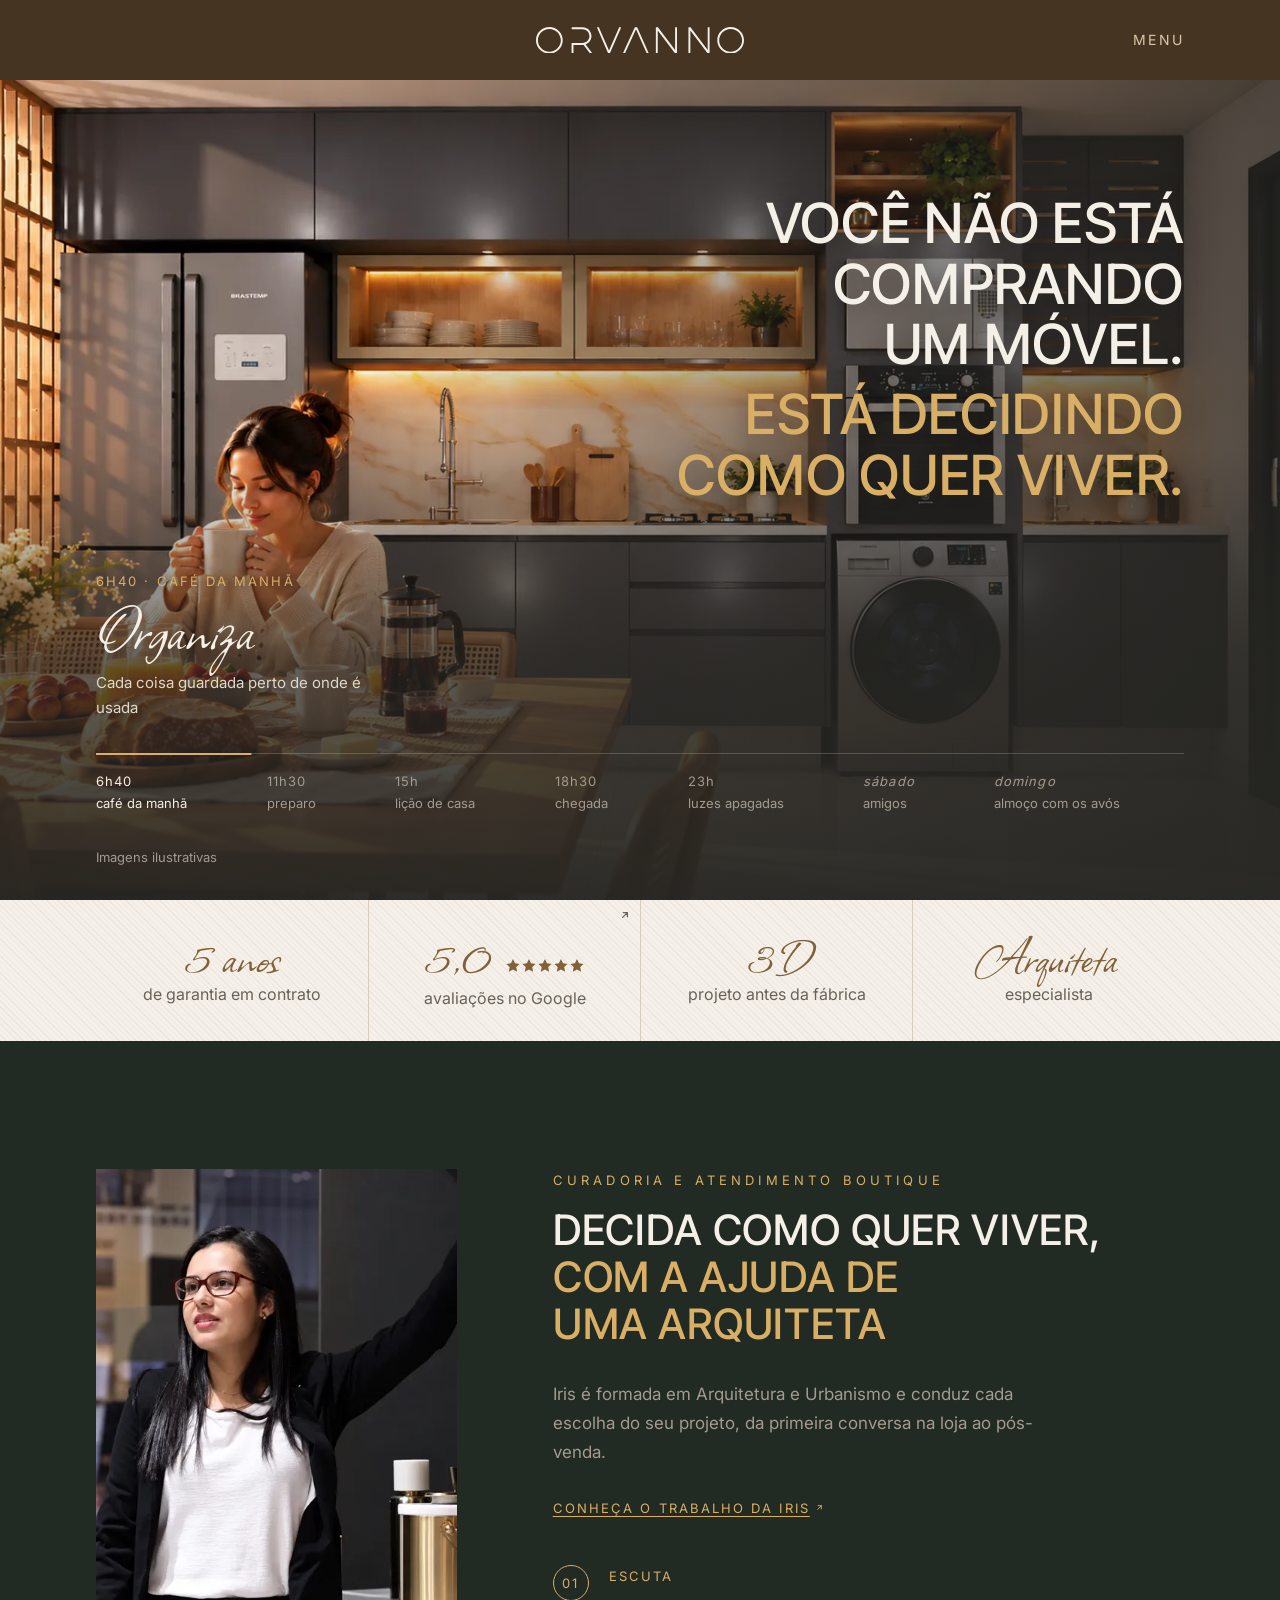
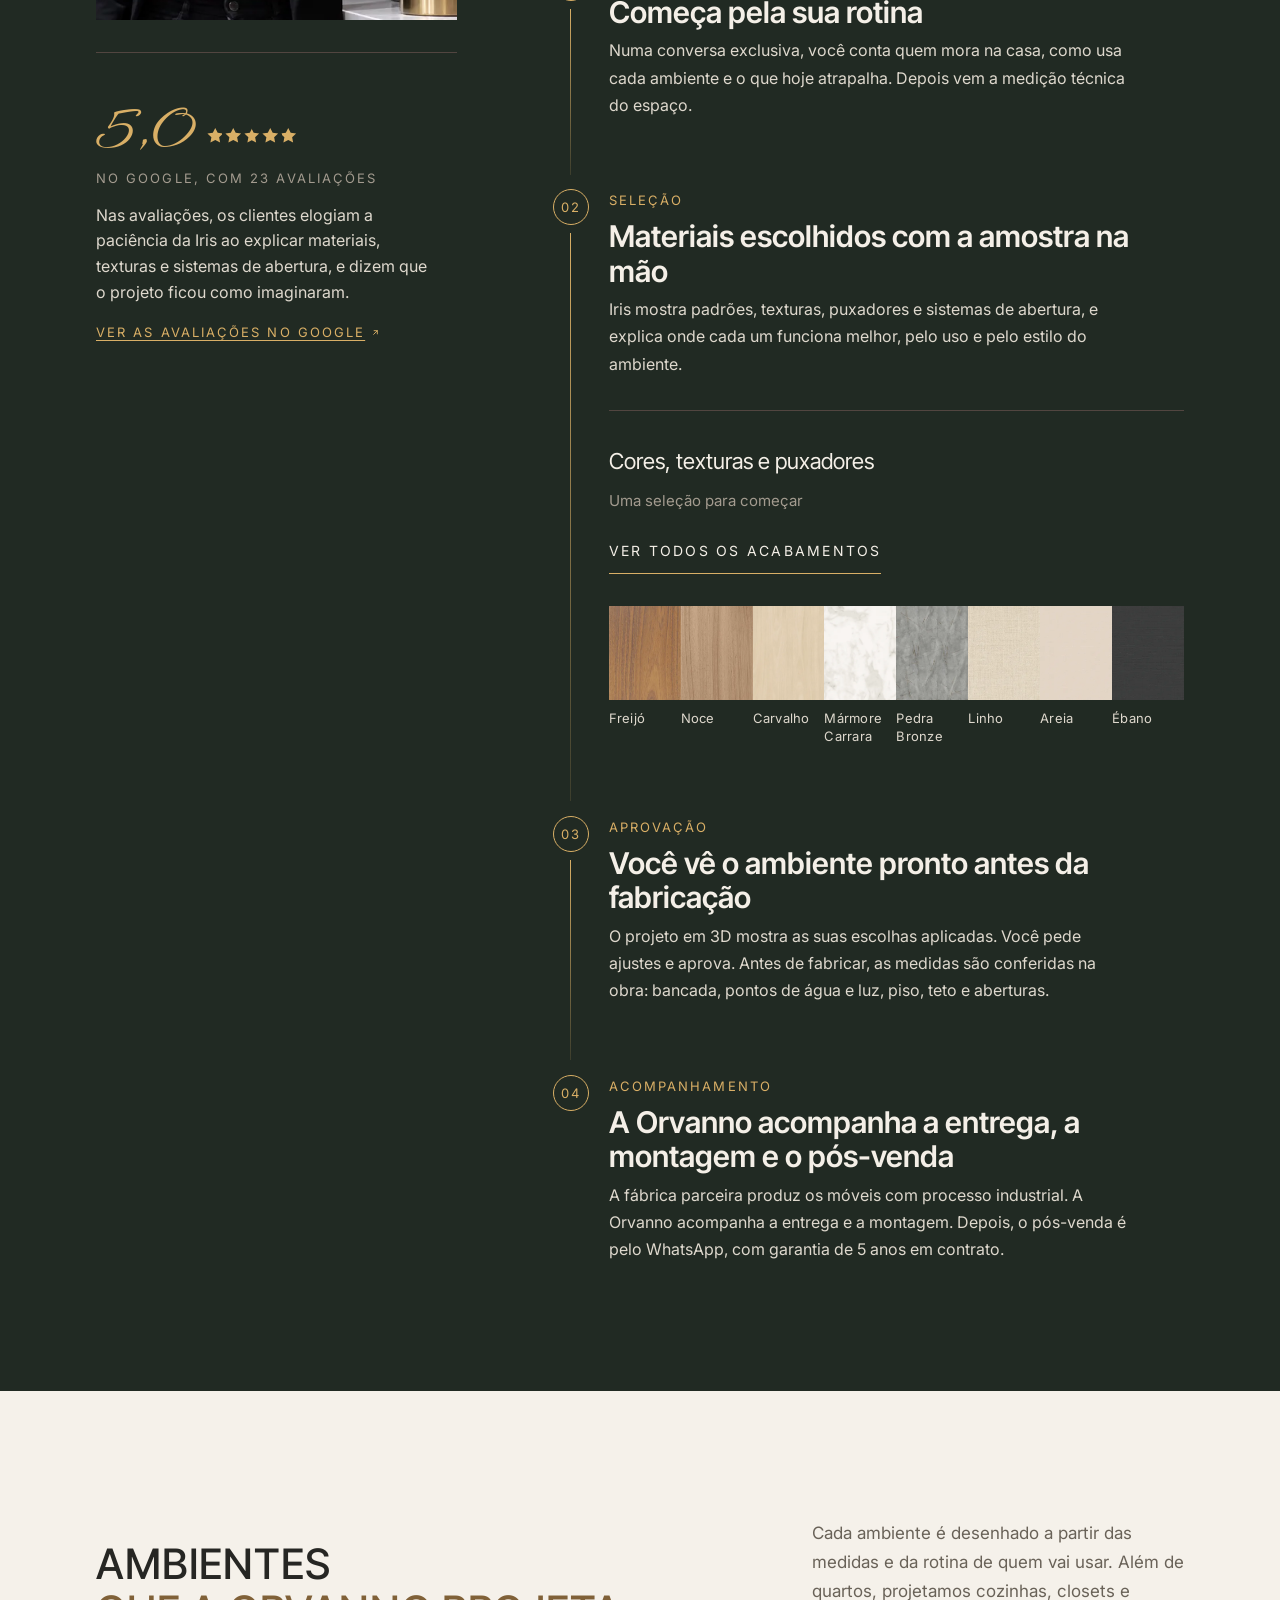
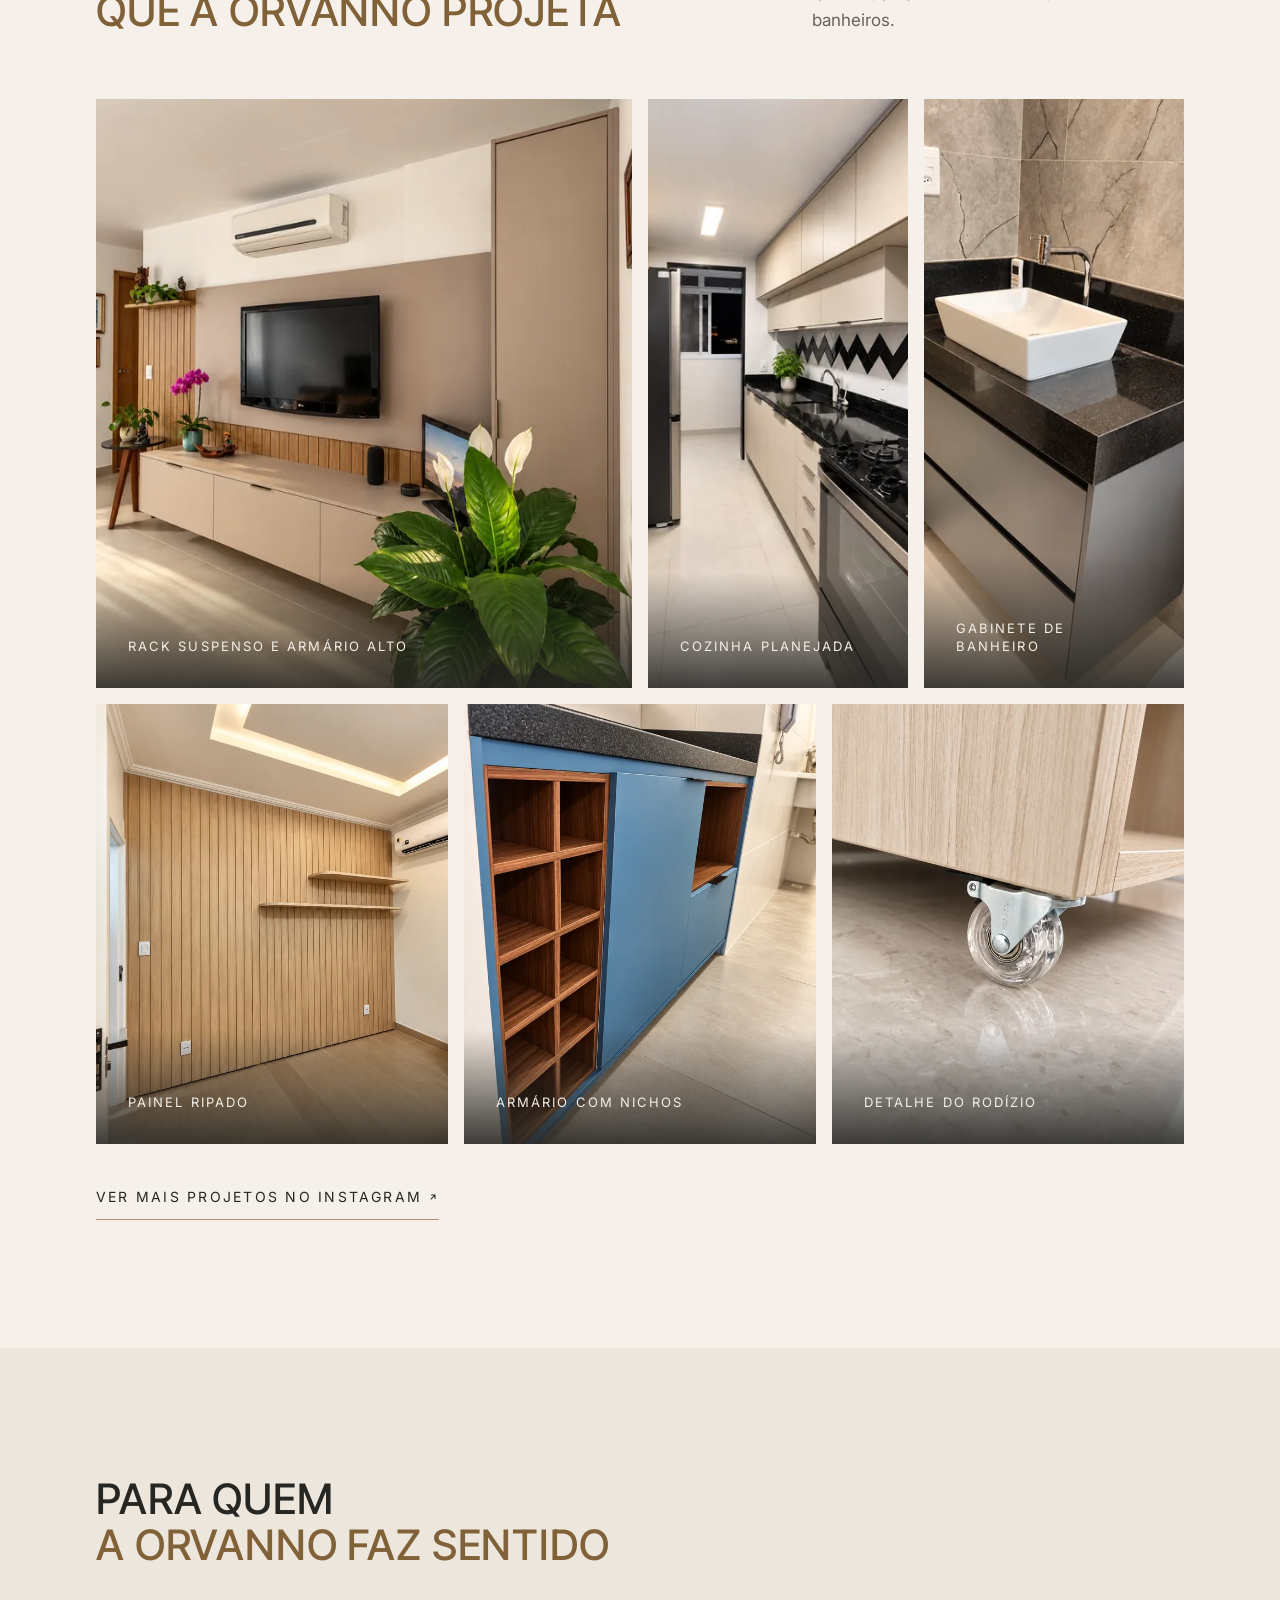
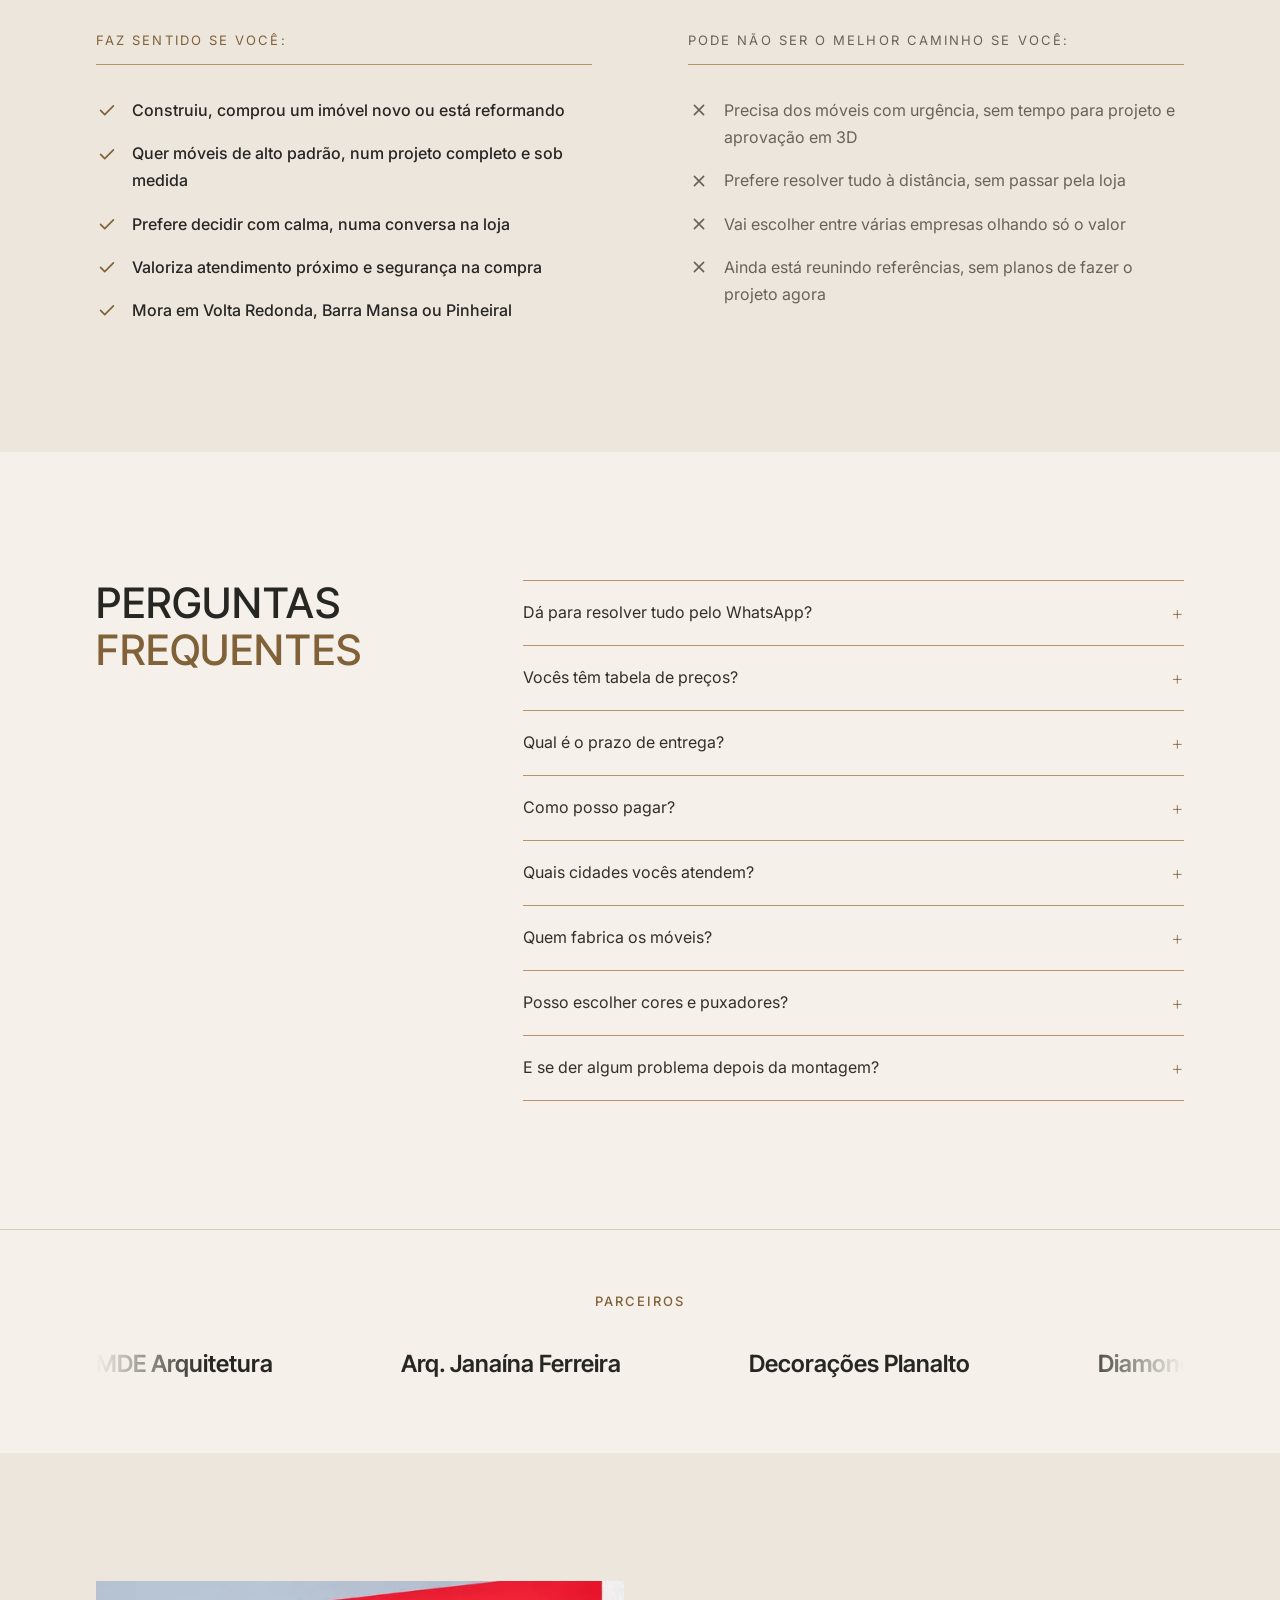
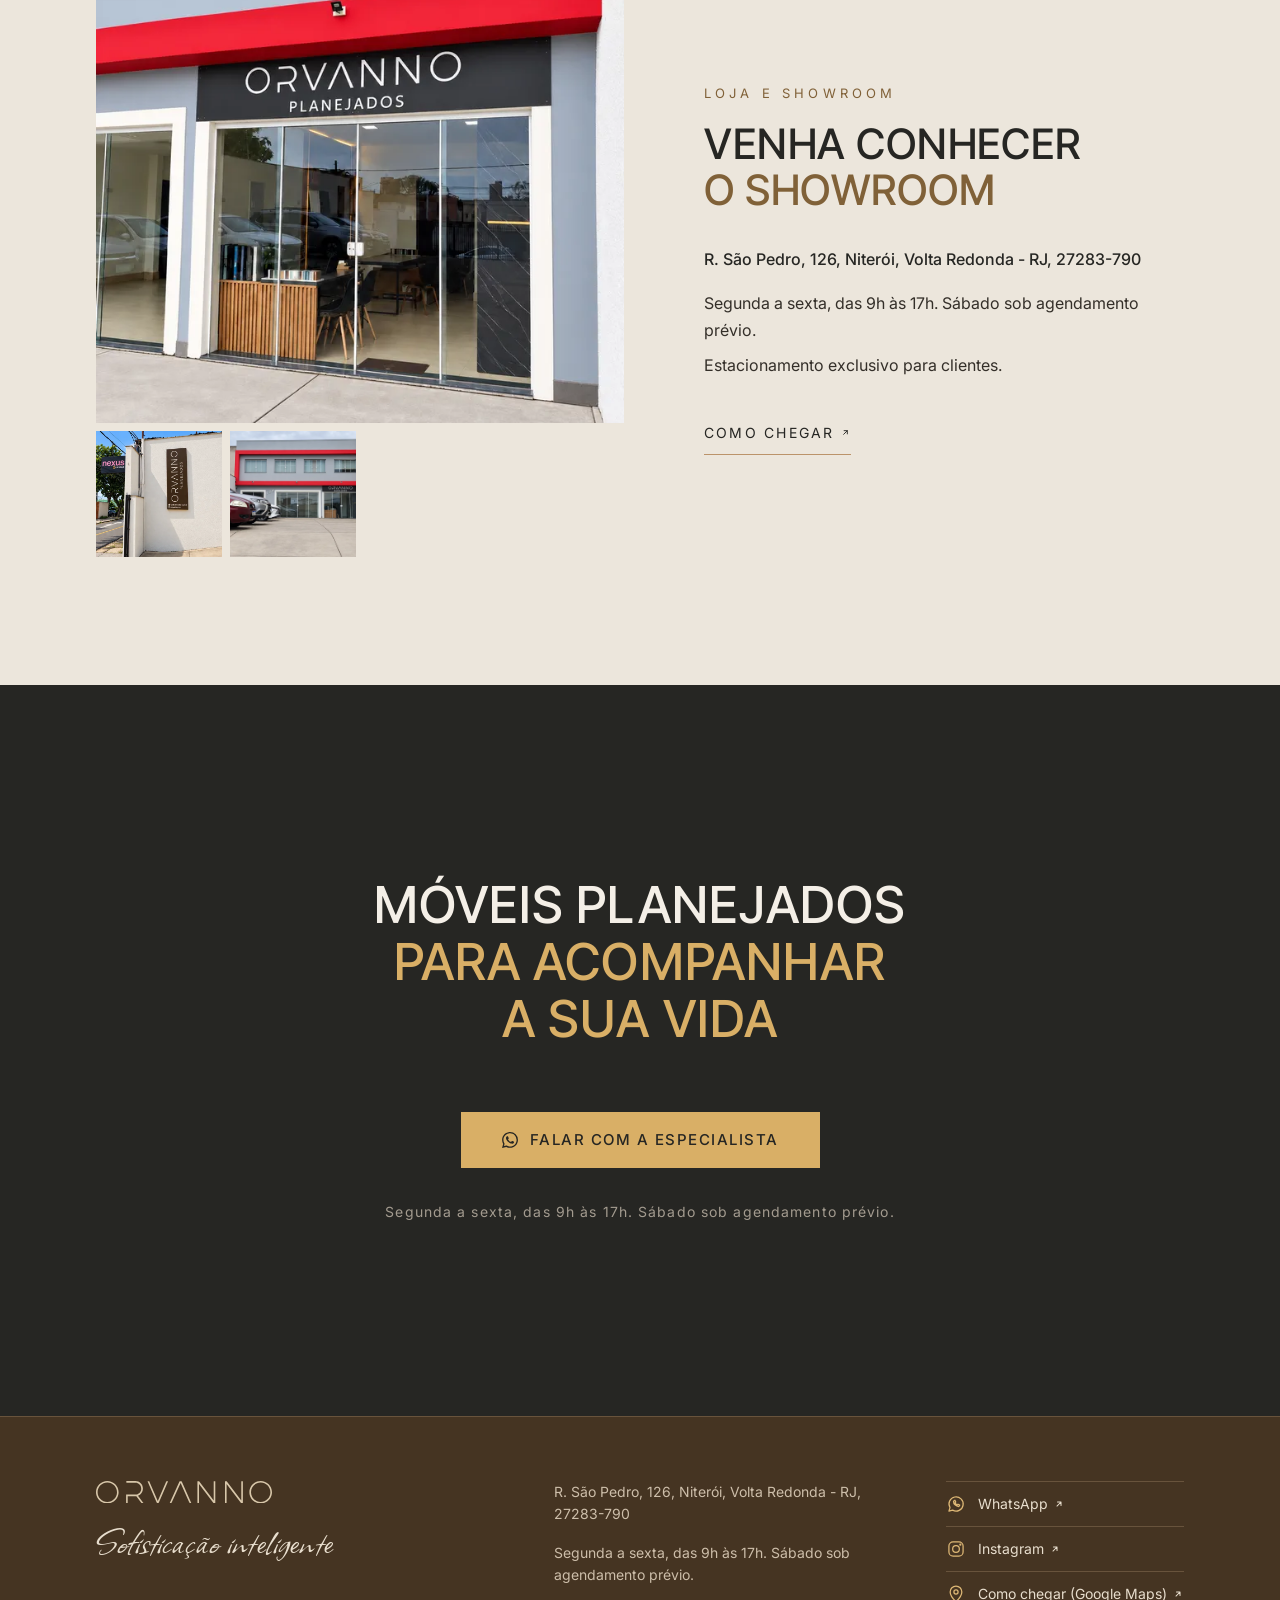
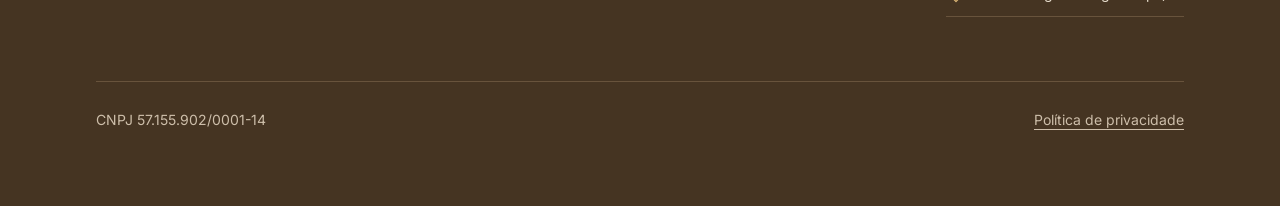
==== index.html @ 4548d43f "Faixa de confiança: textos novos, letra no tamanho do site, textura a 45° e conteúdo centralizado - " ====
<!doctype html>
<html lang="pt-BR">
<head>
  <meta charset="utf-8">
  <meta name="viewport" content="width=device-width, initial-scale=1, viewport-fit=cover">
  <title>Orvanno Planejados | Móveis planejados de alto padrão</title>
  <meta name="description" content="Móveis planejados de alto padrão em Volta Redonda, Barra Mansa e Pinheiral: projeto sob medida feito por arquiteta e aprovado em 3D, com garantia de 5 anos.">
  <link rel="canonical" href="https://orvanno.com.br/">
  <link rel="alternate" hreflang="pt-BR" href="https://orvanno.com.br/">
  <link rel="alternate" hreflang="x-default" href="https://orvanno.com.br/">
  <meta name="theme-color" content="#f5f1ea">
  <link rel="icon" href="img/favicon.svg" type="image/svg+xml">
  <link rel="icon" href="img/favicon-32.png" sizes="32x32" type="image/png">
  <link rel="apple-touch-icon" href="img/apple-touch-icon.png" sizes="180x180">
  <meta property="og:type" content="website">
  <meta property="og:locale" content="pt_BR">
  <meta property="og:site_name" content="Orvanno Planejados">
  <meta property="og:title" content="Orvanno Planejados | Móveis planejados para acompanhar a sua vida">
  <meta property="og:description" content="Móveis planejados de alto padrão em Volta Redonda, Barra Mansa e Pinheiral: projeto sob medida feito por arquiteta e aprovado em 3D, com garantia de 5 anos.">
  <meta property="og:url" content="https://orvanno.com.br/">
  <meta property="og:image" content="https://orvanno.com.br/img/og-image.jpg">
  <meta property="og:image:type" content="image/jpeg">
  <meta property="og:image:width" content="1200">
  <meta property="og:image:height" content="630">
  <meta property="og:image:alt" content="Logo da Orvanno Planejados e a frase “Móveis planejados para acompanhar a sua vida” sobre fundo grafite e marrom, separados por uma linha de luz dourada.">
  <meta name="twitter:card" content="summary_large_image">
  <meta name="twitter:title" content="Orvanno Planejados | Móveis planejados para acompanhar a sua vida">
  <meta name="twitter:description" content="Móveis planejados de alto padrão em Volta Redonda, Barra Mansa e Pinheiral: projeto sob medida feito por arquiteta e aprovado em 3D, com garantia de 5 anos.">
  <meta name="twitter:image" content="https://orvanno.com.br/img/og-image.jpg">
  <meta name="twitter:image:alt" content="Logo da Orvanno Planejados e a frase “Móveis planejados para acompanhar a sua vida” sobre fundo grafite e marrom, separados por uma linha de luz dourada.">
  <link rel="preload" href="fonts/inter-variable.woff2" as="font" type="font/woff2" crossorigin>
  <link rel="preload" href="fonts/inter-tight-variable.woff2" as="font" type="font/woff2" crossorigin>
  <link rel="preload" as="image" type="image/webp" href="img/hero/breakfast-1024.webp" imagesrcset="img/hero/breakfast-640.webp 640w, img/hero/breakfast-1024.webp 1024w, img/hero/breakfast-1600.webp 1600w" imagesizes="(max-width: 39.99em) 225vw, 100vw" fetchpriority="high">
  <link rel="stylesheet" href="css/fonts.css">
  <link rel="stylesheet" href="css/tokens.css">
  <link rel="stylesheet" href="css/base.css">
  <link rel="stylesheet" href="css/layout.css">
  <link rel="stylesheet" href="css/components/button.css">
  <link rel="stylesheet" href="css/components/icon-sprite.css">
  <link rel="stylesheet" href="css/components/icon.css">
  <link rel="stylesheet" href="css/components/section-title.css">
  <link rel="stylesheet" href="css/components/media.css">
  <link rel="stylesheet" href="css/components/rating.css">
  <link rel="stylesheet" href="css/components/provisional.css">
  <link rel="stylesheet" href="css/components/seam.css">
  <link rel="stylesheet" href="css/components/reveal.css">
  <link rel="stylesheet" href="css/components/lead.css">
  <link rel="stylesheet" href="css/components/eyebrow.css">
  <link rel="stylesheet" href="css/components/chevron.css">
  <link rel="stylesheet" href="css/sections/nav.css">
  <link rel="stylesheet" href="css/sections/hero.css">
  <link rel="stylesheet" href="css/sections/trust.css">
  <link rel="stylesheet" href="css/sections/showcase.css">
  <link rel="stylesheet" href="css/sections/details.css">
  <link rel="stylesheet" href="css/components/dialog.css">
  <link rel="stylesheet" href="css/vendor/photoswipe.css">
  <link rel="stylesheet" href="css/components/gallery.css">
  <link rel="stylesheet" href="css/components/contact.css">
  <link rel="stylesheet" href="css/sections/curation.css">
  <link rel="stylesheet" href="css/sections/fit.css">
  <link rel="stylesheet" href="css/sections/faq.css">
  <link rel="stylesheet" href="css/sections/partners.css">
  <link rel="stylesheet" href="css/sections/store.css">
  <link rel="stylesheet" href="css/sections/cta.css">
  <link rel="stylesheet" href="css/sections/footer.css">
  <link rel="stylesheet" href="css/sections/sticky-action.css">
  <script type="module" src="js/reveal.js"></script>
  <script type="module" src="js/hero-timeline.js"></script>
  <script type="module" src="js/sticky-action.js"></script>
  <script type="module" src="js/dialog.js"></script>
  <script type="module" src="js/gallery.js"></script>
  <script type="module" src="js/whatsapp.js"></script>
  <script type="module" src="js/contact.js"></script>
  <script type="module" src="js/nav-menu.js"></script>
  <script type="module" src="js/smooth-scroll.js"></script>
  <script type="application/ld+json">
{
  "@context": "https://schema.org",
  "@graph": [
    {
      "@type": "FurnitureStore",
      "@id": "https://orvanno.com.br/#business",
      "name": "Orvanno Planejados",
      "url": "https://orvanno.com.br/",
      "description": "Móveis planejados de alto padrão em Volta Redonda, Barra Mansa e Pinheiral: projeto sob medida feito por arquiteta e aprovado em 3D, com garantia de 5 anos.",
      "logo": "https://orvanno.com.br/img/logo-orvanno.svg",
      "image": "https://orvanno.com.br/img/og-image.jpg",
      "telephone": "+55 24 99282-1268",
      "address": {
        "@type": "PostalAddress",
        "streetAddress": "R. São Pedro, 126, Niterói",
        "addressLocality": "Volta Redonda",
        "addressRegion": "RJ",
        "postalCode": "27283-790",
        "addressCountry": "BR"
      },
      "openingHoursSpecification": [
        {
          "@type": "OpeningHoursSpecification",
          "dayOfWeek": ["Monday", "Tuesday", "Wednesday", "Thursday", "Friday"],
          "opens": "09:00",
          "closes": "17:00"
        }
      ],
      "areaServed": [
        { "@type": "City", "name": "Volta Redonda" },
        { "@type": "City", "name": "Barra Mansa" },
        { "@type": "City", "name": "Pinheiral" }
      ],
      "paymentAccepted": "Pix, boleto, cartão",
      "sameAs": ["https://www.instagram.com/orvannovr/"]
    },
    {
      "@type": "WebSite",
      "@id": "https://orvanno.com.br/#website",
      "name": "Orvanno Planejados",
      "url": "https://orvanno.com.br/",
      "inLanguage": "pt-BR",
      "publisher": { "@id": "https://orvanno.com.br/#business" }
    },
    {
      "@type": "FAQPage",
      "@id": "https://orvanno.com.br/#faq",
      "mainEntity": [
        {
          "@type": "Question",
          "name": "Dá para resolver tudo pelo WhatsApp?",
          "acceptedAnswer": { "@type": "Answer", "text": "Não. O WhatsApp serve para tirar dúvidas e marcar a conversa na loja. O orçamento sai do projeto, que começa nessa conversa." }
        },
        {
          "@type": "Question",
          "name": "Vocês têm tabela de preços?",
          "acceptedAnswer": { "@type": "Answer", "text": "O preço depende da espessura do MDF, da cor, do tipo de ferragem e da complexidade de cada projeto. Por isso não há tabela: o orçamento sai depois do projeto." }
        },
        {
          "@type": "Question",
          "name": "Qual é o prazo de entrega?",
          "acceptedAnswer": { "@type": "Answer", "text": "O prazo fica escrito no contrato e conta a partir da aprovação do projeto. A Orvanno acompanha cada etapa até a montagem para cumprir o que foi combinado." }
        },
        {
          "@type": "Question",
          "name": "Como posso pagar?",
          "acceptedAnswer": { "@type": "Answer", "text": "Pix, boleto ou cartão, com opção de parcelar no cartão." }
        },
        {
          "@type": "Question",
          "name": "Quais cidades vocês atendem?",
          "acceptedAnswer": { "@type": "Answer", "text": "Volta Redonda, Barra Mansa e Pinheiral." }
        },
        {
          "@type": "Question",
          "name": "Quem fabrica os móveis?",
          "acceptedAnswer": { "@type": "Answer", "text": "Uma fábrica parceira, com produção industrial. A Orvanno faz o projeto e acompanha a medição, a entrega, a montagem e o pós-venda." }
        },
        {
          "@type": "Question",
          "name": "Posso escolher cores e puxadores?",
          "acceptedAnswer": { "@type": "Answer", "text": "Sim. Na curadoria há uma seleção e, no botão ao lado dela, todas as opções. A escolha final é feita com a arquiteta, pelo uso e pelo estilo de cada ambiente." }
        },
        {
          "@type": "Question",
          "name": "E se der algum problema depois da montagem?",
          "acceptedAnswer": { "@type": "Answer", "text": "A garantia é de 5 anos, nas condições do contrato. Você fala com a Orvanno pelo WhatsApp, que é o canal do pós-venda." }
        }
      ]
    }
  ]
}
  </script>
</head>
<body>
  <svg class="icon-sprite" aria-hidden="true" focusable="false">
    <symbol id="icon-cube" viewBox="0 0 24 24"><path d="M12 3 4 7.5v9L12 21l8-4.5v-9L12 3Z"/><path d="m4 7.5 8 4.5 8-4.5M12 12v9"/></symbol>
    <symbol id="icon-compass" viewBox="0 0 24 24"><circle cx="12" cy="4.5" r="1.5"/><path d="m10.8 5.8-5.3 14.2m7.7-14.2 5.3 14.2M8 14.5h8"/></symbol>
    <symbol id="icon-shield" viewBox="0 0 24 24"><path d="M12 3 5 6v5.5c0 4.3 3 7.7 7 9.5 4-1.8 7-5.2 7-9.5V6l-7-3Z"/><path d="m9 12 2 2 4-4"/></symbol>
    <symbol id="icon-factory" viewBox="0 0 24 24"><path d="M3 20V9.5L9 13V9.5L15 13V5h4v15H3Z"/><path d="M7 17h2m2 0h2m2 0h2"/></symbol>
    <symbol id="icon-ruler" viewBox="0 0 24 24"><rect x="3" y="8" width="18" height="8" rx="1"/><path d="M7 8v3m4-3v2m4-2v3m4-3v2"/></symbol>
    <symbol id="icon-layers" viewBox="0 0 24 24"><path d="m12 4 9 5-9 5-9-5 9-5Z"/><path d="m3 14 9 5 9-5"/></symbol>
    <symbol id="icon-tiles" viewBox="0 0 24 24"><rect x="4" y="4" width="16" height="16" rx="1"/><path d="M4 12h16M12 4v16"/></symbol>
    <symbol id="icon-whatsapp" viewBox="0 0 24 24"><path d="M17.472 14.382c-.297-.149-1.758-.867-2.03-.967-.273-.099-.471-.148-.67.15-.197.297-.767.966-.94 1.164-.173.199-.347.223-.644.075-.297-.15-1.255-.463-2.39-1.475-.883-.788-1.48-1.761-1.653-2.059-.173-.297-.018-.458.13-.606.134-.133.298-.347.446-.52.149-.174.198-.298.298-.497.099-.198.05-.371-.025-.52-.075-.149-.669-1.612-.916-2.207-.242-.579-.487-.5-.669-.51-.173-.008-.371-.01-.57-.01-.198 0-.52.074-.792.372-.272.297-1.04 1.016-1.04 2.479 0 1.462 1.065 2.875 1.213 3.074.149.198 2.096 3.2 5.077 4.487.709.306 1.262.489 1.694.625.712.227 1.36.195 1.871.118.571-.085 1.758-.719 2.006-1.413.248-.694.248-1.289.173-1.413-.074-.124-.272-.198-.57-.347m-5.421 7.403h-.004a9.87 9.87 0 01-5.031-1.378l-.361-.214-3.741.982.998-3.648-.235-.374a9.86 9.86 0 01-1.51-5.26c.001-5.45 4.436-9.884 9.888-9.884 2.64 0 5.122 1.03 6.988 2.898a9.825 9.825 0 012.893 6.994c-.003 5.45-4.437 9.884-9.885 9.884m8.413-18.297A11.815 11.815 0 0012.05 0C5.495 0 .16 5.335.157 11.892c0 2.096.547 4.142 1.588 5.945L.057 24l6.305-1.654a11.882 11.882 0 005.683 1.448h.005c6.554 0 11.89-5.335 11.893-11.893a11.821 11.821 0 00-3.48-8.413Z"/></symbol>
  </svg>

  <a class="skip-link" href="#main">Pular para o conteúdo</a>

  <header class="nav">
    <div class="nav-inner wrap">
      <a class="nav-brand" href="#hero">
        <svg class="nav-logo" viewBox="0 0 1432.41 183" width="1432" height="183" fill="currentColor" role="img" aria-label="Orvanno Planejados">
          <path d="M92,0C41.19,0,0,40.97,0,91.5s41.19,91.5,92,91.5,92-40.97,92-91.5S142.81,0,92,0ZM92,170c-43.56,0-79-35.21-79-78.5S48.44,13,92,13s79,35.21,79,78.5-35.44,78.5-79,78.5Z"/>
          <path d="M1340.41,0c-50.81,0-92,40.97-92,91.5s41.19,91.5,92,91.5,92-40.97,92-91.5S1391.22,0,1340.41,0ZM1340.41,170c-43.56,0-79-35.21-79-78.5s35.44-78.5,79-78.5,79,35.21,79,78.5-35.44,78.5-79,78.5Z"/>
          <path d="M380.98,172.08l-39.02-51.83c23.34-8.64,40.03-31.27,40.03-57.76,0-33.91-27.36-61.5-61-61.5h-69c-3.87,0-7,3.13-7,7s3.13,7,7,7h69c25.92,0,47,21.31,47,47.5s-21.08,47.5-47,47.5h-74c-1.1,0-2,.9-2,2v65.2c0,1.1.9,2,2,2h9c1.1,0,2-.9,2-2v-53.2h63c2.43,0,4.83-.16,7.18-.44l33.62,44.66s0,0,0,0l6.79,9.02c.84,1.1,2.61,2,3.98,2l11.32-.04c1.36,0,1.79-.9.95-2l-3.86-5.12Z"/>
          <path d="M771.73,169.91L699.76,8.96l-1.68-3.77-.5-1.12-.22-.48c-.32-.72-1.04-1.18-1.82-1.18h-13.73c-.78,0-1.49.46-1.82,1.17l-2.46,5.39h0l-71.05,155.41-4.54,9.93-.12.25-.83,1.81c-.61,1.33.36,2.84,1.82,2.84h9.88c.79,0,1.5-.46,1.82-1.18l1.55-3.47h.04L688.63,15.92l67.09,150.02,5.4,12.07c.32.72,1.04,1.18,1.83,1.18h9.86c1.45,0,2.41-1.49,1.82-2.81l-2.9-6.48Z"/>
          <path d="M583.97,9.06l1.68-3.85c.58-1.32-.39-2.8-1.83-2.8h-9.82c-.8,0-1.52.47-1.83,1.2l-1.49,3.42-67.93,155.51L437.43,11.36h0,0s-1.26-2.92-1.26-2.92h0l-2.1-4.83c-.32-.73-1.04-1.2-1.84-1.2h-9.77c-1.44,0-2.41,1.47-1.84,2.8l1.4,3.24h0l70.87,164.06,2.37,5.49c.32.73,1.04,1.21,1.84,1.21h11.24c.8,0,1.52-.47,1.84-1.2l2.4-5.5L583.97,9.06Z"/>
          <path d="M970.98,4.41c0-1.1-.9-2-2-2h-9c-1.1,0-2,.9-2,2v153.29L840.63,3.2c-.38-.5-.97-.79-1.59-.79h-11.63c-1.1,0-2,.9-2,2v172.79c0,1.1.9,2,2,2h9c1.1,0,2-.9,2-2V23.91l117.35,154.5c.38.5.97.79,1.59.79h11.63c1.1,0,2-.9,2-2V4.41Z"/>
          <path d="M1195.43,4.41c0-1.1-.9-2-2-2h-9c-1.1,0-2,.9-2,2v153.29L1065.08,3.2c-.38-.5-.97-.79-1.59-.79h-11.63c-1.1,0-2,.9-2,2v172.79c0,1.1.9,2,2,2h9c1.1,0,2-.9,2-2V23.91l117.35,154.5c.38.5.97.79,1.59.79h11.63c1.1,0,2-.9,2-2V4.41Z"/>
        </svg>
      </a>
      <div class="nav-contact">
      </div>
      <details class="nav-menu">
        <summary class="nav-menu-toggle">Menu</summary>
        <nav class="nav-menu-panel" aria-label="Seções da página">
          <ul class="nav-menu-list">
            <li><a href="#curadoria">Curadoria</a></li>
            <li><a href="#details">Acabamentos</a></li>
            <li><a href="#showcase">Ambientes</a></li>
            <li><a href="#faq">Perguntas frequentes</a></li>
            <li><a href="#loja">Loja e showroom</a></li>
            <li><a href="#cta">Contato</a></li>
            <li class="nav-menu-social"><a href="https://www.instagram.com/orvannovr/" target="_blank" rel="noopener">Instagram</a></li>
          </ul>
        </nav>
      </details>
    </div>
  </header>

  <main id="main">
    <section class="hero tone-dark" id="hero">
      <div class="hero-media" aria-roledescription="carrossel" aria-label="Momentos do dia na cozinha">
          <img class="hero-slide is-active" src="img/hero/breakfast-1024.webp" srcset="img/hero/breakfast-640.webp 640w, img/hero/breakfast-1024.webp 1024w, img/hero/breakfast-1600.webp 1600w" sizes="(max-width: 39.99em) 225vw, (max-aspect-ratio: 1/1) 160vh, 100vw" fetchpriority="high" alt="Mulher toma café na mesa de madeira, com a cozinha planejada em cinza grafite e nichos iluminados ao fundo, sob o sol da manhã." width="1024" height="576" data-moment="breakfast">
          <img class="hero-slide" data-src="img/hero/prep-1024.webp" data-srcset="img/hero/prep-640.webp 640w, img/hero/prep-1024.webp 1024w, img/hero/prep-1600.webp 1600w" sizes="(max-width: 39.99em) 225vw, (max-aspect-ratio: 1/1) 160vh, 100vw" src="data:," loading="lazy" alt="Mulher prepara a comida na bancada da cozinha planejada, de frente para o painel de mármore, com legumes sobre a mesa de madeira." width="1024" height="576" data-moment="prep" aria-hidden="true">
          <img class="hero-slide" data-src="img/hero/homework-1024.webp" data-srcset="img/hero/homework-640.webp 640w, img/hero/homework-1024.webp 1024w, img/hero/homework-1600.webp 1600w" sizes="(max-width: 39.99em) 225vw, (max-aspect-ratio: 1/1) 160vh, 100vw" src="data:," loading="lazy" alt="Mãe e filha fazem a lição de casa na mesa de madeira, ao lado da cozinha planejada." width="1024" height="576" data-moment="homework" aria-hidden="true">
          <img class="hero-slide" data-src="img/hero/arrival-1024.webp" data-srcset="img/hero/arrival-640.webp 640w, img/hero/arrival-1024.webp 1024w, img/hero/arrival-1600.webp 1600w" sizes="(max-width: 39.99em) 225vw, (max-aspect-ratio: 1/1) 160vh, 100vw" src="data:," loading="lazy" alt="Família chega em casa no fim da tarde, com sacola de compras, na cozinha planejada de luzes acesas." width="1024" height="576" data-moment="arrival" aria-hidden="true">
          <img class="hero-slide" data-src="img/hero/lights-1024.webp" data-srcset="img/hero/lights-640.webp 640w, img/hero/lights-1024.webp 1024w, img/hero/lights-1600.webp 1600w" sizes="(max-width: 39.99em) 225vw, (max-aspect-ratio: 1/1) 160vh, 100vw" src="data:," loading="lazy" alt="Cozinha planejada à noite, só com a iluminação embutida acesa, a bancada livre e uma vela sobre a mesa." width="1024" height="576" data-moment="lights" aria-hidden="true">
          <img class="hero-slide" data-src="img/hero/friends-1024.webp" data-srcset="img/hero/friends-640.webp 640w, img/hero/friends-1024.webp 1024w, img/hero/friends-1600.webp 1600w" sizes="(max-width: 39.99em) 225vw, (max-aspect-ratio: 1/1) 160vh, 100vw" src="data:," loading="lazy" alt="Amigos à mesa de madeira enquanto a anfitriã serve a salada, com a cozinha planejada ao fundo." width="1024" height="576" data-moment="friends" aria-hidden="true">
          <img class="hero-slide" data-src="img/hero/grandparents-1024.webp" data-srcset="img/hero/grandparents-640.webp 640w, img/hero/grandparents-1024.webp 1024w, img/hero/grandparents-1600.webp 1600w" sizes="(max-width: 39.99em) 225vw, (max-aspect-ratio: 1/1) 160vh, 100vw" src="data:," loading="lazy" alt="Almoço de família com avós, pais e crianças na mesa de madeira, ao lado da cozinha planejada." width="1024" height="576" data-moment="grandparents" aria-hidden="true">
      </div>
      <div class="hero-inner wrap">
        <h1 class="hero-heading"><span class="hero-title"><span class="hero-title-lead">Você não está comprando um móvel.</span> <span class="hero-title-turn">Está decidindo como quer viver.</span></span></h1>
        <div class="hero-persona" aria-live="off" aria-atomic="true">
          <div class="hero-moment" data-moment="breakfast">
            <p class="hero-moment-time">6h40 · café da manhã</p>
            <p class="hero-moment-role">Organiza</p>
            <p class="hero-moment-text">Cada coisa guardada perto de onde é usada</p>
          </div>
          <div class="hero-moment" data-moment="prep" hidden>
            <p class="hero-moment-time">11h30 · preparo</p>
            <p class="hero-moment-role">Facilita</p>
            <p class="hero-moment-text">Do armário à panela, sem atravessar a cozinha</p>
          </div>
          <div class="hero-moment" data-moment="homework" hidden>
            <p class="hero-moment-time">15h · lição de casa</p>
            <p class="hero-moment-role">Acompanha</p>
            <p class="hero-moment-text">Lição na mesa, com a cozinha a um passo</p>
          </div>
          <div class="hero-moment" data-moment="arrival" hidden>
            <p class="hero-moment-time">18h30 · chegada</p>
            <p class="hero-moment-role">Acolhe</p>
            <p class="hero-moment-text">Um lugar para encostar e contar como foi o dia</p>
          </div>
          <div class="hero-moment" data-moment="lights" hidden>
            <p class="hero-moment-time">23h · luzes apagadas</p>
            <p class="hero-moment-role">Recolhe</p>
            <p class="hero-moment-text">Tudo guardado, bancada livre</p>
          </div>
          <div class="hero-moment" data-moment="friends" hidden>
            <p class="hero-moment-time">sábado · amigos</p>
            <p class="hero-moment-role">Recebe</p>
            <p class="hero-moment-text">Quem cozinha continua na conversa</p>
          </div>
          <div class="hero-moment" data-moment="grandparents" hidden>
            <p class="hero-moment-time">domingo · almoço com os avós</p>
            <p class="hero-moment-role">Reúne</p>
            <p class="hero-moment-text">Todos por perto, em volta da mesma mesa</p>
          </div>
        </div>
        <div class="hero-timeline" hidden>
          <span class="hero-progress" aria-hidden="true"></span>
          <ol class="hero-stops" aria-label="Momentos do dia">
            <li><button class="hero-stop" type="button" data-moment="breakfast" aria-pressed="true"><span class="hero-stop-time">6h40</span> <span class="hero-stop-name">café da manhã</span></button></li>
            <li><button class="hero-stop" type="button" data-moment="prep" aria-pressed="false"><span class="hero-stop-time">11h30</span> <span class="hero-stop-name">preparo</span></button></li>
            <li><button class="hero-stop" type="button" data-moment="homework" aria-pressed="false"><span class="hero-stop-time">15h</span> <span class="hero-stop-name">lição de casa</span></button></li>
            <li><button class="hero-stop" type="button" data-moment="arrival" aria-pressed="false"><span class="hero-stop-time">18h30</span> <span class="hero-stop-name">chegada</span></button></li>
            <li><button class="hero-stop" type="button" data-moment="lights" aria-pressed="false"><span class="hero-stop-time">23h</span> <span class="hero-stop-name">luzes apagadas</span></button></li>
            <li><button class="hero-stop hero-stop-occasion" type="button" data-moment="friends" aria-pressed="false"><span class="hero-stop-time">sáb<span class="hero-stop-rest">ado</span></span> <span class="hero-stop-name">amigos</span></button></li>
            <li><button class="hero-stop hero-stop-occasion" type="button" data-moment="grandparents" aria-pressed="false"><span class="hero-stop-time">dom<span class="hero-stop-rest">ingo</span></span> <span class="hero-stop-name">almoço com os avós</span></button></li>
          </ol>
        </div>
        <p class="hero-note">Imagens ilustrativas</p>
      </div>
    </section>

    <section class="trust seam" id="trust" aria-label="Credibilidade">
      <ul class="trust-list wrap">
        <li class="trust-item"><span class="trust-value">5 anos</span><span class="trust-label">de garantia em contrato</span></li>
        <li class="trust-item"><a class="trust-link" href="https://www.google.com/maps/search/?api=1&amp;query=Orvanno%20Planejados%2C%20R.%20S%C3%A3o%20Pedro%2C%20126%2C%20Volta%20Redonda%20-%20RJ" target="_blank" rel="noopener"><span class="trust-value">5,0 <span class="trust-stars" aria-hidden="true">★★★★★</span></span><span class="trust-label">avaliações no Google</span></a></li>
        <li class="trust-item"><span class="trust-value">3D</span><span class="trust-label">projeto antes da fábrica</span></li>
        <li class="trust-item"><span class="trust-value">Arquiteta</span><span class="trust-label">especialista</span></li>
      </ul>
    </section>

    <section class="curation seam tone-dark" id="curadoria">
      <div class="wrap">
        <div class="curation-inner">
          <aside class="curation-aside">
            <figure class="curation-portrait">
            <img src="img/equipe/iris-800.webp" srcset="img/equipe/iris-480.webp 480w, img/equipe/iris-800.webp 800w, img/equipe/iris-1000.webp 1000w" sizes="(min-width: 64em) 30vw, 90vw" alt="Iris, arquiteta da Orvanno, na loja, ao lado de peças em dourado e mármore." width="800" height="1000" loading="lazy">
          </figure>
            <div class="curation-proof">
              <p class="rating rating-lg"><span class="rating-score">5,0<span class="rating-stars" aria-hidden="true">★★★★★</span></span> <span class="rating-label">no Google, com 23 avaliações</span></p>
              <p class="curation-summary">Nas avaliações, os clientes elogiam a paciência da Iris ao explicar materiais, texturas e sistemas de abertura, e dizem que o projeto ficou como imaginaram.</p>
              <p class="curation-link"><a href="https://www.google.com/maps/search/?api=1&amp;query=Orvanno%20Planejados%2C%20R.%20S%C3%A3o%20Pedro%2C%20126%2C%20Volta%20Redonda%20-%20RJ" target="_blank" rel="noopener">Ver as avaliações no Google</a></p>
            </div>
          </aside>
          <div class="curation-main">
            <p class="eyebrow">Curadoria e atendimento boutique</p>
            <h2 class="section-title curation-title">Decida como quer viver, <span class="title-turn">com a ajuda de uma arquiteta</span></h2>
            <p class="lead curation-lead">Iris é formada em Arquitetura e Urbanismo e conduz cada escolha do seu projeto, da primeira conversa na loja ao pós-venda.</p>
            <p class="curation-link curation-site"><a href="https://irisvieiraarquitetura.com.br/" target="_blank" rel="noopener">Conheça o trabalho da Iris</a></p>
            <ol class="curation-steps">
          <li class="curation-step">
            <p class="curation-step-name">Escuta</p>
            <h3 class="curation-step-title">Começa pela sua rotina</h3>
            <p class="curation-step-text">Numa conversa exclusiva, você conta quem mora na casa, como usa cada ambiente e o que hoje atrapalha. Depois vem a medição técnica do espaço.</p>
          </li>
          <li class="curation-step">
            <p class="curation-step-name">Seleção</p>
            <h3 class="curation-step-title">Materiais escolhidos com a amostra na mão</h3>
            <p class="curation-step-text">Iris mostra padrões, texturas, puxadores e sistemas de abertura, e explica onde cada um funciona melhor, pelo uso e pelo estilo do ambiente.</p>
              <div class="finishes" id="details" data-zoomable>
                <div class="finishes-head">
                  <h4 class="finishes-title">Cores, texturas e puxadores</h4>
                  <p class="finishes-note">Uma seleção para começar</p>
                  <button class="finishes-open" type="button" data-dialog-open="finishes-dialog" hidden>Ver todos os acabamentos</button>
                </div>
                <ul class="details-swatches details-swatches-featured details-swatches-strip">
                  <li><figure class="details-swatch"><img src="img/revestimentos/madeira/freijo.webp" alt="Amostra do revestimento Freijó" width="250" height="329" loading="lazy"><figcaption>Freijó</figcaption></figure></li>
                  <li><figure class="details-swatch"><img src="img/revestimentos/madeira/noce.webp" alt="Amostra do revestimento Noce" width="250" height="329" loading="lazy"><figcaption>Noce</figcaption></figure></li>
                  <li><figure class="details-swatch"><img src="img/revestimentos/madeira/carvalho.webp" alt="Amostra do revestimento Carvalho" width="350" height="460" loading="lazy"><figcaption>Carvalho</figcaption></figure></li>
                  <li><figure class="details-swatch"><img src="img/revestimentos/design/marmore-carrara.webp" alt="Amostra do revestimento Mármore Carrara" width="350" height="460" loading="lazy"><figcaption>Mármore Carrara</figcaption></figure></li>
                  <li><figure class="details-swatch"><img src="img/revestimentos/design/pedra-bronze.webp" alt="Amostra do revestimento Pedra Bronze" width="350" height="460" loading="lazy"><figcaption>Pedra Bronze</figcaption></figure></li>
                  <li><figure class="details-swatch"><img src="img/revestimentos/design/linho.webp" alt="Amostra do revestimento Linho" width="250" height="329" loading="lazy"><figcaption>Linho</figcaption></figure></li>
                  <li><figure class="details-swatch"><img src="img/revestimentos/unicolor/areia.webp" alt="Amostra do revestimento Areia" width="250" height="329" loading="lazy"><figcaption>Areia</figcaption></figure></li>
                  <li><figure class="details-swatch"><img src="img/revestimentos/unicolor/ebano.webp" alt="Amostra do revestimento Ébano" width="250" height="329" loading="lazy"><figcaption>Ébano</figcaption></figure></li>
                </ul>
              </div>
          </li>
          <li class="curation-step">
            <p class="curation-step-name">Aprovação</p>
            <h3 class="curation-step-title">Você vê o ambiente pronto antes da fabricação</h3>
            <p class="curation-step-text">O projeto em 3D mostra as suas escolhas aplicadas. Você pede ajustes e aprova. Antes de fabricar, as medidas são conferidas na obra: bancada, pontos de água e luz, piso, teto e aberturas.</p>
          </li>
          <li class="curation-step">
            <p class="curation-step-name">Acompanhamento</p>
            <h3 class="curation-step-title">A Orvanno acompanha a entrega, a montagem e o pós-venda</h3>
            <p class="curation-step-text">A fábrica parceira produz os móveis com processo industrial. A Orvanno acompanha a entrega e a montagem. Depois, o pós-venda é pelo WhatsApp, com garantia de 5 anos em contrato.</p>
          </li>
            </ol>
          </div>
        </div>
      </div>
    </section>

    <section class="showcase seam" id="showcase">
      <div class="wrap">
        <div class="showcase-head">
          <h2 class="section-title showcase-title">Ambientes <span class="title-turn">que a Orvanno projeta</span></h2>
          <p class="lead showcase-lead">Cada ambiente é desenhado a partir das medidas e da rotina de quem vai usar. Além de quartos, projetamos cozinhas, closets e banheiros.</p>
        </div>
        <div class="showcase-gallery">
          <figure class="media showcase-feature">
              <img src="img/moveis/sala-tv-vertical-1086.webp" srcset="img/moveis/sala-tv-vertical-640.webp 640w, img/moveis/sala-tv-vertical-1086.webp 1086w" sizes="(min-width: 64em) 36vw, 100vw" alt="Sala com rack suspenso, painel da televisão e armário alto na cor bege." width="1086" height="1446" data-full="img/moveis/sala-tv-vertical-1086.webp" data-full-width="1086" data-full-height="1446" loading="lazy">
              <figcaption class="showcase-caption">Rack suspenso e armário alto</figcaption>
            </figure>
          <div class="showcase-side">
            <figure class="media showcase-small">
              <img src="img/moveis/cozinha-800.webp" srcset="img/moveis/cozinha-480.webp 480w, img/moveis/cozinha-800.webp 800w" sizes="(min-width: 64em) 22vw, 50vw" alt="Cozinha estreita com armários bege, bancada de granito preto e revestimento em zigue-zague preto e branco." width="800" height="1067" data-full="img/moveis/cozinha-1086.webp" data-full-width="1086" data-full-height="1448" loading="lazy">
              <figcaption class="showcase-caption">Cozinha planejada</figcaption>
            </figure>
            <figure class="media showcase-small">
              <img src="img/moveis/banheiro-800.webp" srcset="img/moveis/banheiro-480.webp 480w, img/moveis/banheiro-800.webp 800w" sizes="(min-width: 64em) 22vw, 50vw" alt="Gabinete suspenso cinza com tampo de granito preto e cuba de apoio branca." width="800" height="1067" data-full="img/moveis/banheiro-1086.webp" data-full-width="1086" data-full-height="1448" loading="lazy">
              <figcaption class="showcase-caption">Gabinete de banheiro</figcaption>
            </figure>
          </div>
        </div>
        <div class="showcase-row">
          <figure class="media showcase-tile">
              <img src="img/moveis/painel-ripado-640.webp" alt="Parede com painel ripado de madeira clara, prateleiras e forro de gesso com iluminação embutida." width="640" height="853" data-full="img/moveis/painel-ripado-1086.webp" data-full-width="1086" data-full-height="1448" loading="lazy">
              <figcaption class="showcase-caption">Painel ripado</figcaption>
            </figure>
          <figure class="media showcase-tile">
              <img src="img/moveis/armario-azul-640.webp" alt="Armário azul com nichos de madeira escura e tampo de granito." width="640" height="853" data-full="img/moveis/armario-azul-1086.webp" data-full-width="1086" data-full-height="1448" loading="lazy">
              <figcaption class="showcase-caption">Armário com nichos</figcaption>
            </figure>
          <figure class="media showcase-tile">
              <img src="img/moveis/rodizio-640.webp" alt="Detalhe da lateral de um móvel de madeira clara sobre rodízio transparente." width="640" height="853" data-full="img/moveis/rodizio-1086.webp" data-full-width="1086" data-full-height="1448" loading="lazy">
              <figcaption class="showcase-caption">Detalhe do rodízio</figcaption>
            </figure>
        </div>
        <p class="showcase-more"><a href="https://www.instagram.com/orvannovr/" target="_blank" rel="noopener">Ver mais projetos no Instagram</a></p>
      </div>
    </section>

    <section class="fit seam" id="fit">
      <div class="wrap">
        <h2 class="section-title fit-title">Para quem <span class="title-turn">a Orvanno faz sentido</span></h2>
        <div class="fit-columns">
          <div class="fit-group">
            <h3 class="fit-group-title">Faz sentido se você:</h3>
            <ul class="fit-list">
              <li>Construiu, comprou um imóvel novo ou está reformando</li>
              <li>Quer móveis de alto padrão, num projeto completo e sob medida</li>
              <li>Prefere decidir com calma, numa conversa na loja</li>
              <li>Valoriza atendimento próximo e segurança na compra</li>
              <li>Mora em Volta Redonda, Barra Mansa ou Pinheiral</li>
            </ul>
          </div>
          <div class="fit-group">
            <h3 class="fit-group-title">Pode não ser o melhor caminho se você:</h3>
            <ul class="fit-list">
              <li>Precisa dos móveis com urgência, sem tempo para projeto e aprovação em 3D</li>
              <li>Prefere resolver tudo à distância, sem passar pela loja</li>
              <li>Vai escolher entre várias empresas olhando só o valor</li>
              <li>Ainda está reunindo referências, sem planos de fazer o projeto agora</li>
            </ul>
          </div>
        </div>
      </div>
    </section>

    <section class="faq seam" id="faq">
      <div class="wrap">
        <h2 class="section-title faq-title">Perguntas <span class="title-turn">frequentes</span></h2>
        <div class="faq-list">
          <details class="faq-item">
            <summary class="faq-question chevron">Dá para resolver tudo pelo WhatsApp?</summary>
            <p class="faq-answer">Não. O WhatsApp serve para tirar dúvidas e marcar a conversa na loja. O orçamento sai do projeto, que começa nessa conversa.</p>
          </details>
          <details class="faq-item">
            <summary class="faq-question chevron">Vocês têm tabela de preços?</summary>
            <p class="faq-answer">O preço depende da espessura do MDF, da cor, do tipo de ferragem e da complexidade de cada projeto. Por isso não há tabela: o orçamento sai depois do projeto.</p>
          </details>
          <details class="faq-item">
            <summary class="faq-question chevron">Qual é o prazo de entrega?</summary>
            <p class="faq-answer">O prazo fica escrito no contrato e conta a partir da aprovação do projeto. A Orvanno acompanha cada etapa até a montagem para cumprir o que foi combinado.</p>
          </details>
          <details class="faq-item">
            <summary class="faq-question chevron">Como posso pagar?</summary>
            <p class="faq-answer">Pix, boleto ou cartão, com opção de parcelar no cartão.</p>
          </details>
          <details class="faq-item">
            <summary class="faq-question chevron">Quais cidades vocês atendem?</summary>
            <p class="faq-answer">Volta Redonda, Barra Mansa e Pinheiral.</p>
          </details>
          <details class="faq-item">
            <summary class="faq-question chevron">Quem fabrica os móveis?</summary>
            <p class="faq-answer">Uma fábrica parceira, com produção industrial. A Orvanno faz o projeto e acompanha a medição, a entrega, a montagem e o pós-venda.</p>
          </details>
          <details class="faq-item">
            <summary class="faq-question chevron">Posso escolher cores e puxadores?</summary>
            <p class="faq-answer">Sim. Na curadoria há uma seleção e, no botão ao lado dela, todas as opções. A escolha final é feita com a arquiteta, pelo uso e pelo estilo de cada ambiente.</p>
          </details>
          <details class="faq-item">
            <summary class="faq-question chevron">E se der algum problema depois da montagem?</summary>
            <p class="faq-answer">A garantia é de 5 anos, nas condições do contrato. Você fala com a Orvanno pelo WhatsApp, que é o canal do pós-venda.</p>
          </details>
        </div>
      </div>
    </section>

    <section class="partners" id="parceiros" aria-labelledby="partners-title">
      <div class="wrap partners-inner">
        <h2 class="partners-title" id="partners-title">Parceiros</h2>
        <div class="partners-marquee">
          <ul class="partners-list">
            <li class="partner"><a href="https://mdearquitetura.com.br/" target="_blank" rel="noopener">MDE Arquitetura</a></li>
            <li class="partner"><a href="https://www.instagram.com/arqjanainacastro" target="_blank" rel="noopener">Arq. Janaína Ferreira</a></li>
            <li class="partner"><a href="https://www.decoracoesplanalto.com.br/" target="_blank" rel="noopener">Decorações Planalto</a></li>
            <li class="partner"><a href="https://diamondviagens.com.br/" target="_blank" rel="noopener">Diamond Viagens</a></li>
            <li class="partner"><a href="https://tempranotransportes.com.br/" target="_blank" rel="noopener">Temprano Transportes</a></li>
            <li class="partner"><a href="https://sebrae.com.br/" target="_blank" rel="noopener">Sebrae</a></li>
            <li class="partner"><a href="https://www.instagram.com/brleds.iluminacao/" target="_blank" rel="noopener">BR LEDS</a></li>
          </ul>
          <ul class="partners-list" aria-hidden="true">
            <li class="partner"><a href="https://mdearquitetura.com.br/" target="_blank" rel="noopener" tabindex="-1">MDE Arquitetura</a></li>
            <li class="partner"><a href="https://www.instagram.com/arqjanainacastro" target="_blank" rel="noopener" tabindex="-1">Arq. Janaína Ferreira</a></li>
            <li class="partner"><a href="https://www.decoracoesplanalto.com.br/" target="_blank" rel="noopener" tabindex="-1">Decorações Planalto</a></li>
            <li class="partner"><a href="https://diamondviagens.com.br/" target="_blank" rel="noopener" tabindex="-1">Diamond Viagens</a></li>
            <li class="partner"><a href="https://tempranotransportes.com.br/" target="_blank" rel="noopener" tabindex="-1">Temprano Transportes</a></li>
            <li class="partner"><a href="https://sebrae.com.br/" target="_blank" rel="noopener" tabindex="-1">Sebrae</a></li>
            <li class="partner"><a href="https://www.instagram.com/brleds.iluminacao/" target="_blank" rel="noopener" tabindex="-1">BR LEDS</a></li>
          </ul>
        </div>
      </div>
    </section>

    <section class="store seam" id="loja">
      <div class="wrap store-inner">
        <div class="store-gallery">
          <figure class="media store-photo store-photo-main">
            <img src="img/loja/fachada-1086.webp" srcset="img/loja/fachada-640.webp 640w, img/loja/fachada-1086.webp 1086w" sizes="(min-width: 64em) 50vw, 90vw" alt="Fachada da loja e showroom Orvanno Planejados, com a faixa vermelha, o letreiro sobre a porta de vidro e o atendimento à vista." width="1086" height="910" data-caption="Fachada da loja" loading="lazy">
          </figure>
          <figure class="media store-photo">
            <img src="img/loja/entrada-896.webp" srcset="img/loja/entrada-480.webp 480w, img/loja/entrada-896.webp 896w" sizes="(min-width: 64em) 12vw, 25vw" alt="Entrada do local, com a placa vertical da Orvanno Planejados ao lado da placa da Nexus Questor." width="896" height="960" data-caption="Entrada" loading="lazy">
          </figure>
          <figure class="media store-photo">
            <img src="img/loja/predio-1402.webp" srcset="img/loja/predio-800.webp 800w, img/loja/predio-1402.webp 1402w" sizes="(min-width: 64em) 12vw, 25vw" alt="Prédio da loja e showroom Orvanno Planejados, com a faixa vermelha, o número 126 e carros no estacionamento em frente." width="1402" height="1032" data-caption="Prédio e estacionamento" loading="lazy">
          </figure>
        </div>
        <div class="store-text">
          <p class="eyebrow">Loja e showroom</p>
          <h2 class="section-title store-title">Venha conhecer <span class="title-turn">o showroom</span></h2>
          <address class="store-address">R. São Pedro, 126, Niterói, Volta Redonda - RJ, 27283-790</address>
          <ul class="store-facts">
            <li>Segunda a sexta, das 9h às 17h. Sábado sob agendamento prévio.</li>
            <li>Estacionamento exclusivo para clientes.</li>
          </ul>
          <p class="store-link"><a href="https://www.google.com/maps/search/?api=1&amp;query=Orvanno%20Planejados%2C%20R.%20S%C3%A3o%20Pedro%2C%20126%2C%20Volta%20Redonda%20-%20RJ" target="_blank" rel="noopener">Como chegar</a></p>
        </div>
      </div>
    </section>

    <section class="cta seam tone-dark" id="cta">
      <div class="wrap cta-inner">
        <h2 class="section-title cta-title">Móveis planejados <span class="title-turn">para acompanhar a sua vida</span></h2>
        <a class="button button-lg" data-primary-action data-contact href="https://wa.me/5524992821268?text=Ol%C3%A1%21%20Vim%20pelo%20site%20da%20Orvanno%20e%20quero%20conversar%20com%20a%20especialista%20sobre%20o%20meu%20projeto." target="_blank" rel="noopener"><svg class="button-icon" aria-hidden="true" focusable="false"><use href="#icon-whatsapp"></use></svg>Falar com a especialista</a>
        <p class="cta-hours">Segunda a sexta, das 9h às 17h. Sábado sob agendamento prévio.</p>
      </div>
    </section>
  </main>

  <footer class="footer seam tone-brown">
    <div class="footer-inner wrap">
      <div class="footer-brand">
      <svg class="footer-logo" viewBox="0 0 1432.41 183" width="1432" height="183" fill="currentColor" role="img" aria-label="Orvanno Planejados">
      <path d="M92,0C41.19,0,0,40.97,0,91.5s41.19,91.5,92,91.5,92-40.97,92-91.5S142.81,0,92,0ZM92,170c-43.56,0-79-35.21-79-78.5S48.44,13,92,13s79,35.21,79,78.5-35.44,78.5-79,78.5Z"/>
      <path d="M1340.41,0c-50.81,0-92,40.97-92,91.5s41.19,91.5,92,91.5,92-40.97,92-91.5S1391.22,0,1340.41,0ZM1340.41,170c-43.56,0-79-35.21-79-78.5s35.44-78.5,79-78.5,79,35.21,79,78.5-35.44,78.5-79,78.5Z"/>
      <path d="M380.98,172.08l-39.02-51.83c23.34-8.64,40.03-31.27,40.03-57.76,0-33.91-27.36-61.5-61-61.5h-69c-3.87,0-7,3.13-7,7s3.13,7,7,7h69c25.92,0,47,21.31,47,47.5s-21.08,47.5-47,47.5h-74c-1.1,0-2,.9-2,2v65.2c0,1.1.9,2,2,2h9c1.1,0,2-.9,2-2v-53.2h63c2.43,0,4.83-.16,7.18-.44l33.62,44.66s0,0,0,0l6.79,9.02c.84,1.1,2.61,2,3.98,2l11.32-.04c1.36,0,1.79-.9.95-2l-3.86-5.12Z"/>
      <path d="M771.73,169.91L699.76,8.96l-1.68-3.77-.5-1.12-.22-.48c-.32-.72-1.04-1.18-1.82-1.18h-13.73c-.78,0-1.49.46-1.82,1.17l-2.46,5.39h0l-71.05,155.41-4.54,9.93-.12.25-.83,1.81c-.61,1.33.36,2.84,1.82,2.84h9.88c.79,0,1.5-.46,1.82-1.18l1.55-3.47h.04L688.63,15.92l67.09,150.02,5.4,12.07c.32.72,1.04,1.18,1.83,1.18h9.86c1.45,0,2.41-1.49,1.82-2.81l-2.9-6.48Z"/>
      <path d="M583.97,9.06l1.68-3.85c.58-1.32-.39-2.8-1.83-2.8h-9.82c-.8,0-1.52.47-1.83,1.2l-1.49,3.42-67.93,155.51L437.43,11.36h0,0s-1.26-2.92-1.26-2.92h0l-2.1-4.83c-.32-.73-1.04-1.2-1.84-1.2h-9.77c-1.44,0-2.41,1.47-1.84,2.8l1.4,3.24h0l70.87,164.06,2.37,5.49c.32.73,1.04,1.21,1.84,1.21h11.24c.8,0,1.52-.47,1.84-1.2l2.4-5.5L583.97,9.06Z"/>
      <path d="M970.98,4.41c0-1.1-.9-2-2-2h-9c-1.1,0-2,.9-2,2v153.29L840.63,3.2c-.38-.5-.97-.79-1.59-.79h-11.63c-1.1,0-2,.9-2,2v172.79c0,1.1.9,2,2,2h9c1.1,0,2-.9,2-2V23.91l117.35,154.5c.38.5.97.79,1.59.79h11.63c1.1,0,2-.9,2-2V4.41Z"/>
      <path d="M1195.43,4.41c0-1.1-.9-2-2-2h-9c-1.1,0-2,.9-2,2v153.29L1065.08,3.2c-.38-.5-.97-.79-1.59-.79h-11.63c-1.1,0-2,.9-2,2v172.79c0,1.1.9,2,2,2h9c1.1,0,2-.9,2-2V23.91l117.35,154.5c.38.5.97.79,1.59.79h11.63c1.1,0,2-.9,2-2V4.41Z"/>
      </svg>
      <p class="footer-tagline"><span class="footer-slogan">Sofisticação inteligente</span></p>
      </div>
      <div class="footer-info">
      <address class="footer-address">
        R. São Pedro, 126, Niterói, Volta Redonda - RJ, 27283-790
      </address>
      <p class="footer-hours">Segunda a sexta, das 9h às 17h. Sábado sob agendamento prévio.</p>
      </div>
      <ul class="footer-links">
        <li><a href="https://wa.me/5524992821268?text=Ol%C3%A1%21%20Vim%20pelo%20site%20da%20Orvanno%20e%20quero%20conversar%20com%20a%20especialista%20sobre%20o%20meu%20projeto." target="_blank" rel="noopener"><svg class="footer-icon" viewBox="0 0 24 24" aria-hidden="true" focusable="false"><path d="M3.5 20.5l1.3-4.2A8.5 8.5 0 1 1 8 19.4z"/><path d="M9 8.6c0 3.5 2.9 6.4 6.4 6.4l1.1-1.7-2.1-1-1 .9a5 5 0 0 1-2.6-2.6l.9-1-1-2.1z"/></svg>WhatsApp</a></li>
        <li><a href="https://www.instagram.com/orvannovr/" target="_blank" rel="noopener"><svg class="footer-icon" viewBox="0 0 24 24" aria-hidden="true" focusable="false"><rect x="3.5" y="3.5" width="17" height="17" rx="5"/><circle cx="12" cy="12" r="4"/><circle cx="17.2" cy="6.8" r="0.6"/></svg>Instagram</a></li>
        <li><a href="https://www.google.com/maps/search/?api=1&amp;query=Orvanno%20Planejados%2C%20R.%20S%C3%A3o%20Pedro%2C%20126%2C%20Volta%20Redonda%20-%20RJ" target="_blank" rel="noopener"><svg class="footer-icon" viewBox="0 0 24 24" aria-hidden="true" focusable="false"><path d="M12 21s-7-6.2-7-11.5a7 7 0 0 1 14 0C19 14.8 12 21 12 21z"/><circle cx="12" cy="9.5" r="2.5"/></svg>Como chegar (Google Maps)</a></li>
      </ul>
      <div class="footer-bottom">
      <p class="footer-legal">CNPJ 57.155.902/0001-14</p>
      <p class="footer-legal"><a href="privacidade.html">Política de privacidade</a></p>
      </div>
    </div>
  </footer>

  <dialog class="finishes-dialog tone-dark" id="finishes-dialog" aria-labelledby="finishes-dialog-title" data-zoomable>
    <div class="finishes-dialog-inner">
      <header class="finishes-dialog-head">
        <h2 class="finishes-dialog-title" id="finishes-dialog-title">Cores, texturas e puxadores</h2>
        <button class="finishes-close" type="button" data-dialog-close aria-label="Fechar">Fechar</button>
      </header>
      <nav class="finishes-tabs" aria-label="Acabamentos">
        <a class="finishes-tab" href="#finishes-patterns" aria-current="true">Padrões</a>
        <a class="finishes-tab" href="#finishes-handles">Puxadores</a>
      </nav>
      <div class="finishes-dialog-body">
      <div class="finishes-layout">
        <figure class="finishes-preview" aria-live="polite">
          <img src="img/revestimentos/madeira/freijo.webp" alt="Amostra do revestimento Freijó" width="250" height="329">
          <figcaption class="finishes-preview-caption">Freijó</figcaption>
        </figure>
        <div class="finishes-catalog">
          <section class="finishes-group" id="finishes-patterns">
            <h3 class="details-group-title">Padrões</h3>
            <p class="details-group-note">Madeiras, pedras e cores lisas.</p>
            <h4 class="details-line eyebrow">Madeira</h4>
            <ul class="details-swatches">
              <li><figure class="details-swatch"><img src="img/revestimentos/madeira/freijo.webp" alt="Amostra do revestimento Freijó" width="250" height="329" loading="lazy"><figcaption>Freijó</figcaption></figure></li>
              <li><figure class="details-swatch"><img src="img/revestimentos/madeira/noce.webp" alt="Amostra do revestimento Noce" width="250" height="329" loading="lazy"><figcaption>Noce</figcaption></figure></li>
              <li><figure class="details-swatch"><img src="img/revestimentos/madeira/carvalho.webp" alt="Amostra do revestimento Carvalho" width="350" height="460" loading="lazy"><figcaption>Carvalho</figcaption></figure></li>
              <li><figure class="details-swatch"><img src="img/revestimentos/madeira/amendola.webp" alt="Amostra do revestimento Amêndola" width="350" height="459" loading="lazy"><figcaption>Amêndola</figcaption></figure></li>
              <li><figure class="details-swatch"><img src="img/revestimentos/madeira/bambu.webp" alt="Amostra do revestimento Bambu" width="350" height="460" loading="lazy"><figcaption>Bambu</figcaption></figure></li>
              <li><figure class="details-swatch"><img src="img/revestimentos/madeira/linheiro.webp" alt="Amostra do revestimento Linheiro" width="350" height="460" loading="lazy"><figcaption>Linheiro</figcaption></figure></li>
              <li><figure class="details-swatch"><img src="img/revestimentos/madeira/pau-ferro.webp" alt="Amostra do revestimento Pau-Ferro" width="250" height="329" loading="lazy"><figcaption>Pau-Ferro</figcaption></figure></li>
              <li><figure class="details-swatch"><img src="img/revestimentos/madeira/vero.webp" alt="Amostra do revestimento Vero" width="250" height="329" loading="lazy"><figcaption>Vero</figcaption></figure></li>
            </ul>
            <h4 class="details-line eyebrow">Design</h4>
            <ul class="details-swatches">
              <li><figure class="details-swatch"><img src="img/revestimentos/design/marmore-carrara.webp" alt="Amostra do revestimento Mármore Carrara" width="350" height="460" loading="lazy"><figcaption>Mármore Carrara</figcaption></figure></li>
              <li><figure class="details-swatch"><img src="img/revestimentos/design/pedra-bronze.webp" alt="Amostra do revestimento Pedra Bronze" width="350" height="460" loading="lazy"><figcaption>Pedra Bronze</figcaption></figure></li>
              <li><figure class="details-swatch"><img src="img/revestimentos/design/linho.webp" alt="Amostra do revestimento Linho" width="250" height="329" loading="lazy"><figcaption>Linho</figcaption></figure></li>
            </ul>
            <h4 class="details-line eyebrow">Unicolor</h4>
            <ul class="details-swatches">
              <li><figure class="details-swatch"><img src="img/revestimentos/unicolor/areia.webp" alt="Amostra do revestimento Areia" width="250" height="329" loading="lazy"><figcaption>Areia</figcaption></figure></li>
              <li><figure class="details-swatch"><img src="img/revestimentos/unicolor/ebano.webp" alt="Amostra do revestimento Ébano" width="250" height="329" loading="lazy"><figcaption>Ébano</figcaption></figure></li>
              <li><figure class="details-swatch"><img src="img/revestimentos/unicolor/avela.webp" alt="Amostra do revestimento Avelã" width="350" height="460" loading="lazy"><figcaption>Avelã</figcaption></figure></li>
              <li><figure class="details-swatch"><img src="img/revestimentos/unicolor/azul.webp" alt="Amostra do revestimento Azul" width="350" height="460" loading="lazy"><figcaption>Azul</figcaption></figure></li>
              <li><figure class="details-swatch"><img src="img/revestimentos/unicolor/beton.webp" alt="Amostra do revestimento Beton" width="250" height="329" loading="lazy"><figcaption>Beton</figcaption></figure></li>
              <li><figure class="details-swatch"><img src="img/revestimentos/unicolor/branco-mate.webp" alt="Amostra do revestimento Branco Mate" width="250" height="328" loading="lazy"><figcaption>Branco Mate</figcaption></figure></li>
              <li><figure class="details-swatch"><img src="img/revestimentos/unicolor/branco-tx.webp" alt="Amostra do revestimento Branco Tx" width="250" height="329" loading="lazy"><figcaption>Branco Tx</figcaption></figure></li>
              <li><figure class="details-swatch"><img src="img/revestimentos/unicolor/celeste.webp" alt="Amostra do revestimento Celeste" width="350" height="460" loading="lazy"><figcaption>Celeste</figcaption></figure></li>
              <li><figure class="details-swatch"><img src="img/revestimentos/unicolor/chumbo-friso.webp" alt="Amostra do revestimento Chumbo Friso" width="350" height="460" loading="lazy"><figcaption>Chumbo Friso</figcaption></figure></li>
              <li><figure class="details-swatch"><img src="img/revestimentos/unicolor/cinza-medio.webp" alt="Amostra do revestimento Cinza Médio" width="350" height="460" loading="lazy"><figcaption>Cinza Médio</figcaption></figure></li>
              <li><figure class="details-swatch"><img src="img/revestimentos/unicolor/fendi.webp" alt="Amostra do revestimento Fendi" width="350" height="460" loading="lazy"><figcaption>Fendi</figcaption></figure></li>
              <li><figure class="details-swatch"><img src="img/revestimentos/unicolor/grafite.webp" alt="Amostra do revestimento Grafite" width="350" height="460" loading="lazy"><figcaption>Grafite</figcaption></figure></li>
              <li><figure class="details-swatch"><img src="img/revestimentos/unicolor/marfim-friso.webp" alt="Amostra do revestimento Marfim Friso" width="350" height="460" loading="lazy"><figcaption>Marfim Friso</figcaption></figure></li>
              <li><figure class="details-swatch"><img src="img/revestimentos/unicolor/musgo.webp" alt="Amostra do revestimento Musgo" width="350" height="460" loading="lazy"><figcaption>Musgo</figcaption></figure></li>
              <li><figure class="details-swatch"><img src="img/revestimentos/unicolor/nude.webp" alt="Amostra do revestimento Nude" width="350" height="460" loading="lazy"><figcaption>Nude</figcaption></figure></li>
              <li><figure class="details-swatch"><img src="img/revestimentos/unicolor/perola.webp" alt="Amostra do revestimento Pérola" width="350" height="460" loading="lazy"><figcaption>Pérola</figcaption></figure></li>
              <li><figure class="details-swatch"><img src="img/revestimentos/unicolor/rose.webp" alt="Amostra do revestimento Rosé" width="250" height="329" loading="lazy"><figcaption>Rosé</figcaption></figure></li>
              <li><figure class="details-swatch"><img src="img/revestimentos/unicolor/salvia.webp" alt="Amostra do revestimento Sálvia" width="250" height="329" loading="lazy"><figcaption>Sálvia</figcaption></figure></li>
              <li><figure class="details-swatch"><img src="img/revestimentos/unicolor/tabaco.webp" alt="Amostra do revestimento Tabaco" width="350" height="460" loading="lazy"><figcaption>Tabaco</figcaption></figure></li>
              <li><figure class="details-swatch"><img src="img/revestimentos/unicolor/tijolo.webp" alt="Amostra do revestimento Tijolo" width="350" height="460" loading="lazy"><figcaption>Tijolo</figcaption></figure></li>
            </ul>
            <h4 class="details-line eyebrow">Brilho</h4>
            <ul class="details-swatches">
              <li><figure class="details-swatch"><img src="img/revestimentos/brilho/branco-brilho.webp" alt="Amostra do revestimento Branco Brilho" width="250" height="328" loading="lazy"><figcaption>Branco Brilho</figcaption></figure></li>
              <li><figure class="details-swatch"><img src="img/revestimentos/brilho/taupe-brilho.webp" alt="Amostra do revestimento Taupe Brilho" width="250" height="329" loading="lazy"><figcaption>Taupe Brilho</figcaption></figure></li>
            </ul>
          </section>
          <section class="finishes-group" id="finishes-handles">
            <h3 class="details-group-title">Puxadores</h3>
            <p class="details-group-note">Do perfil embutido às peças em bronze e ouro fosco.</p>
            <h4 class="details-line eyebrow">Lineares</h4>
            <ul class="details-swatches">
              <li><figure class="details-swatch details-swatch-square"><img src="img/puxadores/lineares/cava-preto-com-ou-sem-fita-linear.webp" alt="Puxador Cava, Preto" width="320" height="320" loading="lazy"><figcaption>Cava<span>Preto</span></figcaption></figure></li>
              <li><figure class="details-swatch details-swatch-square"><img src="img/puxadores/lineares/gola-bronze-linear.webp" alt="Puxador Gola, Bronze" width="160" height="160" loading="lazy"><figcaption>Gola<span>Bronze</span></figcaption></figure></li>
              <li><figure class="details-swatch details-swatch-square"><img src="img/puxadores/lineares/kos.webp" alt="Puxador Kos, Prata" width="160" height="160" loading="lazy"><figcaption>Kos<span>Prata</span></figcaption></figure></li>
              <li><figure class="details-swatch details-swatch-square"><img src="img/puxadores/lineares/cava.webp" alt="Puxador Cava, Bronze (com ou sem fita)" width="160" height="160" loading="lazy"><figcaption>Cava<span>Bronze (com ou sem fita)</span></figcaption></figure></li>
              <li><figure class="details-swatch details-swatch-square"><img src="img/puxadores/lineares/cava-prata-com-ou-sem-fita-linear.webp" alt="Puxador Cava, Prata (com ou sem fita)" width="160" height="160" loading="lazy"><figcaption>Cava<span>Prata (com ou sem fita)</span></figcaption></figure></li>
              <li><figure class="details-swatch details-swatch-square"><img src="img/puxadores/lineares/cava-branco-com-ou-sem-fita-linear.webp" alt="Puxador Cava, Branco (com ou sem fita)" width="320" height="320" loading="lazy"><figcaption>Cava<span>Branco (com ou sem fita)</span></figcaption></figure></li>
              <li><figure class="details-swatch details-swatch-square"><img src="img/puxadores/lineares/gola.webp" alt="Puxador Gola, Prata" width="160" height="160" loading="lazy"><figcaption>Gola<span>Prata</span></figcaption></figure></li>
            </ul>
            <h4 class="details-line eyebrow">Unitários</h4>
            <ul class="details-swatches">
              <li><figure class="details-swatch details-swatch-square"><img src="img/puxadores/unitarios/curve-bronze-195mm-295mm.webp" alt="Puxador Curve, Bronze" width="320" height="320" loading="lazy"><figcaption>Curve<span>Bronze</span></figcaption></figure></li>
              <li><figure class="details-swatch details-swatch-square"><img src="img/puxadores/unitarios/calha.webp" alt="Puxador Calha, Bronze" width="320" height="320" loading="lazy"><figcaption>Calha<span>Bronze</span></figcaption></figure></li>
              <li><figure class="details-swatch details-swatch-square"><img src="img/puxadores/unitarios/urbano-escovado-208mm-400mm.webp" alt="Puxador Urbano, Escovado" width="320" height="320" loading="lazy"><figcaption>Urbano<span>Escovado</span></figcaption></figure></li>
              <li><figure class="details-swatch details-swatch-square"><img src="img/puxadores/unitarios/meia-lua-ouro-fosco-90mm.webp" alt="Puxador Meia-Lua, Ouro Fosco" width="320" height="320" loading="lazy"><figcaption>Meia-Lua<span>Ouro Fosco</span></figcaption></figure></li>
              <li><figure class="details-swatch details-swatch-square"><img src="img/puxadores/unitarios/orbita-ouro-fosco-35mm.webp" alt="Puxador Órbita, Ouro Fosco" width="320" height="320" loading="lazy"><figcaption>Órbita<span>Ouro Fosco</span></figcaption></figure></li>
              <li><figure class="details-swatch details-swatch-square"><img src="img/puxadores/unitarios/alca.webp" alt="Puxador Alça, Escovado" width="160" height="160" loading="lazy"><figcaption>Alça<span>Escovado</span></figcaption></figure></li>
              <li><figure class="details-swatch details-swatch-square"><img src="img/puxadores/unitarios/arco.webp" alt="Puxador Arco, Ouro Velho" width="160" height="160" loading="lazy"><figcaption>Arco<span>Ouro Velho</span></figcaption></figure></li>
              <li><figure class="details-swatch details-swatch-square"><img src="img/puxadores/unitarios/arco-preto-235mm.webp" alt="Puxador Arco, Preto" width="160" height="160" loading="lazy"><figcaption>Arco<span>Preto</span></figcaption></figure></li>
              <li><figure class="details-swatch details-swatch-square"><img src="img/puxadores/unitarios/asa.webp" alt="Puxador Asa, Ouro Velho" width="160" height="160" loading="lazy"><figcaption>Asa<span>Ouro Velho</span></figcaption></figure></li>
              <li><figure class="details-swatch details-swatch-square"><img src="img/puxadores/unitarios/asa-preto-60mm.webp" alt="Puxador Asa, Preto" width="160" height="160" loading="lazy"><figcaption>Asa<span>Preto</span></figcaption></figure></li>
              <li><figure class="details-swatch details-swatch-square"><img src="img/puxadores/unitarios/barra.webp" alt="Puxador Barra, Bronze" width="320" height="320" loading="lazy"><figcaption>Barra<span>Bronze</span></figcaption></figure></li>
              <li><figure class="details-swatch details-swatch-square"><img src="img/puxadores/unitarios/barra-branco-195mm-1200mm.webp" alt="Puxador Barra, Branco" width="320" height="320" loading="lazy"><figcaption>Barra<span>Branco</span></figcaption></figure></li>
              <li><figure class="details-swatch details-swatch-square"><img src="img/puxadores/unitarios/barra-grafite-195mm-1200mm.webp" alt="Puxador Barra, Grafite" width="320" height="320" loading="lazy"><figcaption>Barra<span>Grafite</span></figcaption></figure></li>
              <li><figure class="details-swatch details-swatch-square"><img src="img/puxadores/unitarios/barra-preto-195mm-1200mm.webp" alt="Puxador Barra, Preto" width="320" height="320" loading="lazy"><figcaption>Barra<span>Preto</span></figcaption></figure></li>
              <li><figure class="details-swatch details-swatch-square"><img src="img/puxadores/unitarios/barra-prata-195mm-1200mm.webp" alt="Puxador Barra, Prata" width="320" height="320" loading="lazy"><figcaption>Barra<span>Prata</span></figcaption></figure></li>
              <li><figure class="details-swatch details-swatch-square"><img src="img/puxadores/unitarios/calha-prata-200mm-1200mm.webp" alt="Puxador Calha, Prata" width="320" height="320" loading="lazy"><figcaption>Calha<span>Prata</span></figcaption></figure></li>
              <li><figure class="details-swatch details-swatch-square"><img src="img/puxadores/unitarios/calha-preto-200mm-1200mm.webp" alt="Puxador Calha, Preto" width="320" height="320" loading="lazy"><figcaption>Calha<span>Preto</span></figcaption></figure></li>
              <li><figure class="details-swatch details-swatch-square"><img src="img/puxadores/unitarios/calha-branco-200mm-1200mm.webp" alt="Puxador Calha, Branco" width="320" height="320" loading="lazy"><figcaption>Calha<span>Branco</span></figcaption></figure></li>
              <li><figure class="details-swatch details-swatch-square"><img src="img/puxadores/unitarios/calha-grafite-200mm-1200mm.webp" alt="Puxador Calha, Grafite" width="320" height="320" loading="lazy"><figcaption>Calha<span>Grafite</span></figcaption></figure></li>
              <li><figure class="details-swatch details-swatch-square"><img src="img/puxadores/unitarios/concha.webp" alt="Puxador Concha, Ouro Velho" width="160" height="160" loading="lazy"><figcaption>Concha<span>Ouro Velho</span></figcaption></figure></li>
              <li><figure class="details-swatch details-swatch-square"><img src="img/puxadores/unitarios/concha-preto-137mm.webp" alt="Puxador Concha, Preto" width="160" height="160" loading="lazy"><figcaption>Concha<span>Preto</span></figcaption></figure></li>
              <li><figure class="details-swatch details-swatch-square"><img src="img/puxadores/unitarios/curve.webp" alt="Puxador Curve, Grafite" width="160" height="160" loading="lazy"><figcaption>Curve<span>Grafite</span></figcaption></figure></li>
              <li><figure class="details-swatch details-swatch-square"><img src="img/puxadores/unitarios/curve-prata-195mm-295mm.webp" alt="Puxador Curve, Prata" width="160" height="160" loading="lazy"><figcaption>Curve<span>Prata</span></figcaption></figure></li>
              <li><figure class="details-swatch details-swatch-square"><img src="img/puxadores/unitarios/curve-branco-195mm-295mm.webp" alt="Puxador Curve, Branco" width="320" height="320" loading="lazy"><figcaption>Curve<span>Branco</span></figcaption></figure></li>
              <li><figure class="details-swatch details-swatch-square"><img src="img/puxadores/unitarios/curve-preto-195mm-295mm.webp" alt="Puxador Curve, Preto" width="320" height="320" loading="lazy"><figcaption>Curve<span>Preto</span></figcaption></figure></li>
              <li><figure class="details-swatch details-swatch-square"><img src="img/puxadores/unitarios/diplomata.webp" alt="Puxador Diplomata, Escovado" width="160" height="160" loading="lazy"><figcaption>Diplomata<span>Escovado</span></figcaption></figure></li>
              <li><figure class="details-swatch details-swatch-square"><img src="img/puxadores/unitarios/disco.webp" alt="Puxador Disco, Ouro Velho" width="160" height="160" loading="lazy"><figcaption>Disco<span>Ouro Velho</span></figcaption></figure></li>
              <li><figure class="details-swatch details-swatch-square"><img src="img/puxadores/unitarios/disco-preto-30mm.webp" alt="Puxador Disco, Preto" width="160" height="160" loading="lazy"><figcaption>Disco<span>Preto</span></figcaption></figure></li>
              <li><figure class="details-swatch details-swatch-square"><img src="img/puxadores/unitarios/linea.webp" alt="Puxador Linea, Cromado" width="160" height="160" loading="lazy"><figcaption>Linea<span>Cromado</span></figcaption></figure></li>
              <li><figure class="details-swatch details-swatch-square"><img src="img/puxadores/unitarios/meia-lua.webp" alt="Puxador Meia-Lua, Preto" width="320" height="320" loading="lazy"><figcaption>Meia-Lua<span>Preto</span></figcaption></figure></li>
              <li><figure class="details-swatch details-swatch-square"><img src="img/puxadores/unitarios/meia-lua-bronze-90mm.webp" alt="Puxador Meia-Lua, Bronze" width="320" height="320" loading="lazy"><figcaption>Meia-Lua<span>Bronze</span></figcaption></figure></li>
              <li><figure class="details-swatch details-swatch-square"><img src="img/puxadores/unitarios/meia-lua-prata-90mm.webp" alt="Puxador Meia-Lua, Prata" width="320" height="320" loading="lazy"><figcaption>Meia-Lua<span>Prata</span></figcaption></figure></li>
              <li><figure class="details-swatch details-swatch-square"><img src="img/puxadores/unitarios/orbita.webp" alt="Puxador Órbita, Preto" width="320" height="320" loading="lazy"><figcaption>Órbita<span>Preto</span></figcaption></figure></li>
              <li><figure class="details-swatch details-swatch-square"><img src="img/puxadores/unitarios/orbita-bronze-35mm.webp" alt="Puxador Órbita, Bronze" width="320" height="320" loading="lazy"><figcaption>Órbita<span>Bronze</span></figcaption></figure></li>
              <li><figure class="details-swatch details-swatch-square"><img src="img/puxadores/unitarios/orbita-prata-35mm.webp" alt="Puxador Órbita, Prata" width="320" height="320" loading="lazy"><figcaption>Órbita<span>Prata</span></figcaption></figure></li>
              <li><figure class="details-swatch details-swatch-square"><img src="img/puxadores/unitarios/ponto.webp" alt="Puxador Ponto, Cromado com Strass" width="160" height="160" loading="lazy"><figcaption>Ponto<span>Cromado com Strass</span></figcaption></figure></li>
              <li><figure class="details-swatch details-swatch-square"><img src="img/puxadores/unitarios/ponto-preto-30mm.webp" alt="Puxador Ponto, Preto" width="160" height="160" loading="lazy"><figcaption>Ponto<span>Preto</span></figcaption></figure></li>
              <li><figure class="details-swatch details-swatch-square"><img src="img/puxadores/unitarios/ponto-rose-30mm.webp" alt="Puxador Ponto, Rosé" width="160" height="160" loading="lazy"><figcaption>Ponto<span>Rosé</span></figcaption></figure></li>
              <li><figure class="details-swatch details-swatch-square"><img src="img/puxadores/unitarios/ponto-ouro-30mm.webp" alt="Puxador Ponto, Ouro" width="160" height="160" loading="lazy"><figcaption>Ponto<span>Ouro</span></figcaption></figure></li>
              <li><figure class="details-swatch details-swatch-square"><img src="img/puxadores/unitarios/ponto-cromado-30mm.webp" alt="Puxador Ponto, Cromado" width="320" height="320" loading="lazy"><figcaption>Ponto<span>Cromado</span></figcaption></figure></li>
              <li><figure class="details-swatch details-swatch-square"><img src="img/puxadores/unitarios/ponto-escovado-30mm.webp" alt="Puxador Ponto, Escovado" width="320" height="320" loading="lazy"><figcaption>Ponto<span>Escovado</span></figcaption></figure></li>
              <li><figure class="details-swatch details-swatch-square"><img src="img/puxadores/unitarios/provence.webp" alt="Puxador Provence, Preto" width="160" height="160" loading="lazy"><figcaption>Provence<span>Preto</span></figcaption></figure></li>
              <li><figure class="details-swatch details-swatch-square"><img src="img/puxadores/unitarios/provence-rose-83mm.webp" alt="Puxador Provence, Rosé" width="160" height="160" loading="lazy"><figcaption>Provence<span>Rosé</span></figcaption></figure></li>
              <li><figure class="details-swatch details-swatch-square"><img src="img/puxadores/unitarios/provence-escovado-champagne-83mm.webp" alt="Puxador Provence, Escovado Champagne" width="160" height="160" loading="lazy"><figcaption>Provence<span>Escovado Champagne</span></figcaption></figure></li>
              <li><figure class="details-swatch details-swatch-square"><img src="img/puxadores/unitarios/provence-ouro-83mm.webp" alt="Puxador Provence, Ouro" width="320" height="320" loading="lazy"><figcaption>Provence<span>Ouro</span></figcaption></figure></li>
              <li><figure class="details-swatch details-swatch-square"><img src="img/puxadores/unitarios/slim.webp" alt="Puxador Slim, Prata" width="320" height="320" loading="lazy"><figcaption>Slim<span>Prata</span></figcaption></figure></li>
              <li><figure class="details-swatch details-swatch-square"><img src="img/puxadores/unitarios/urbano.webp" alt="Puxador Urbano, Cromado com Strass" width="160" height="160" loading="lazy"><figcaption>Urbano<span>Cromado com Strass</span></figcaption></figure></li>
              <li><figure class="details-swatch details-swatch-square"><img src="img/puxadores/unitarios/urbano-preto-216mm-400mm.webp" alt="Puxador Urbano, Preto" width="320" height="320" loading="lazy"><figcaption>Urbano<span>Preto</span></figcaption></figure></li>
              <li><figure class="details-swatch details-swatch-square"><img src="img/puxadores/unitarios/urbano-rose-208mm.webp" alt="Puxador Urbano, Rosé" width="160" height="160" loading="lazy"><figcaption>Urbano<span>Rosé</span></figcaption></figure></li>
              <li><figure class="details-swatch details-swatch-square"><img src="img/puxadores/unitarios/urbano-dourado-208mm.webp" alt="Puxador Urbano, Dourado" width="160" height="160" loading="lazy"><figcaption>Urbano<span>Dourado</span></figcaption></figure></li>
            </ul>
          </section>
        </div>
      </div>
      </div>
    </div>
  </dialog>

  <dialog class="contact-dialog tone-dark" id="contact-dialog" aria-labelledby="contact-title">
    <div class="contact-inner">
      <header class="contact-head">
        <h2 class="contact-title" id="contact-title">Falar com a especialista</h2>
        <button class="finishes-close" type="button" data-dialog-close>Fechar</button>
      </header>
      <div class="contact-body">
        <form class="contact-form" data-whatsapp="5524992821268" novalidate>
          <p class="contact-lead">Conte um pouco sobre o seu projeto. O WhatsApp abre com a mensagem pronta para você enviar.</p>
          <label class="contact-field">
            <span class="contact-label">Nome</span>
            <input class="contact-input" type="text" name="name" autocomplete="name" required>
          </label>
          <label class="contact-field">
            <span class="contact-label">Ambiente principal</span>
            <select class="contact-input contact-select" name="room" required>
              <option value="">Escolha</option>
              <option>Cozinha</option>
              <option>Closet</option>
              <option>Dormitório</option>
              <option>Sala</option>
              <option>Banheiro</option>
              <option>Lavanderia</option>
              <option>Outro</option>
            </select>
          </label>
          <div class="contact-row">
            <label class="contact-field">
              <span class="contact-label">Cidade</span>
              <select class="contact-input contact-select" name="city" required>
                <option value="">Escolha</option>
                <option>Volta Redonda</option>
                <option>Barra Mansa</option>
                <option>Pinheiral</option>
                <option>Outra</option>
              </select>
            </label>
            <label class="contact-field" data-neighborhood-list>
              <span class="contact-label">Bairro</span>
              <select class="contact-input contact-select" name="neighborhood_choice" required>
                <option value="">Escolha a cidade</option>
              </select>
            </label>
          </div>
          <label class="contact-field" data-neighborhood-text hidden>
            <span class="contact-label">Qual bairro?</span>
            <input class="contact-input" type="text" name="neighborhood" autocomplete="address-level3">
          </label>
          <fieldset class="contact-radios">
            <legend class="contact-label">O projeto é para <span class="contact-optional">(opcional)</span></legend>
            <label><input type="radio" name="home" value="Casa"> Casa</label>
            <label><input type="radio" name="home" value="Apartamento"> Apartamento</label>
            <label><input type="radio" name="home" value="Loja/escritório"> Loja/escritório</label>
            <label><input type="radio" name="home" value="Outro"> Outro</label>
          </fieldset>
          <p class="contact-error" role="alert" hidden>Preencha nome, ambiente, cidade e bairro.</p>
          <button class="button button-lg contact-submit" type="submit"><svg class="button-icon" aria-hidden="true" focusable="false"><use href="#icon-whatsapp"></use></svg>Continuar no WhatsApp</button>
          <p class="contact-note">Nada é enviado ao site: as respostas vão só na mensagem que você manda pelo WhatsApp. Veja a <a href="privacidade.html" target="_blank" rel="noopener">política de privacidade</a>.</p>
        </form>
      </div>
    </div>
  </dialog>

  <div class="sticky-action">
    <a class="button" data-contact href="https://wa.me/5524992821268?text=Ol%C3%A1%21%20Vim%20pelo%20site%20da%20Orvanno%20e%20quero%20conversar%20com%20a%20especialista%20sobre%20o%20meu%20projeto." target="_blank" rel="noopener"><svg class="button-icon" aria-hidden="true" focusable="false"><use href="#icon-whatsapp"></use></svg>Falar com a especialista</a>
  </div>

</body>
</html>
---- css/fonts.css ----
@font-face {
  font-family: "Inter";
  src: url("../fonts/inter-variable.woff2") format("woff2");
  font-weight: 100 900;
  font-style: normal;
  font-display: swap;
}

@font-face {
  font-family: "Inter Tight";
  src: url("../fonts/inter-tight-variable.woff2") format("woff2");
  font-weight: 100 900;
  font-style: normal;
  font-display: swap;
}

@font-face {
  font-family: "Allison";
  src: url("../fonts/allison.woff2") format("woff2");
  font-weight: 400;
  font-style: normal;
  font-display: swap;
}
---- css/tokens.css ----
:root {
  color-scheme: light;
  --primary: 69, 52, 34;
  --primary-deep: 52, 39, 25;
  --secondary: 120, 113, 103;
  --on-primary: 244, 239, 231;
  --bg: 245, 241, 234;
  --bg-raised: 236, 230, 220;
  --surface-strong: 225, 218, 206;
  --surface-lit: 214, 206, 193;
  --text: 52, 47, 41;
  --heading: 38, 38, 35;
  --muted: 105, 98, 88;
  --line: 216, 205, 189;
  --frame: 187, 147, 106;
  --accent: 187, 147, 106;
  --accent-text: 128, 97, 56;
  --wood: 118, 102, 90;
  --brand-brown: 69, 52, 34;
  --brand-beige: 216, 199, 170;
  --whatsapp: 244, 239, 231;
  --placeholder: 225, 218, 206;
  --swatch-bg: 255, 255, 255;
  --gradient: linear-gradient(90deg, rgb(166, 132, 86), rgb(200, 169, 126));
  --radius: 0;
  --font-body: "Inter", system-ui, -apple-system, "Segoe UI", Roboto, "Helvetica Neue", Arial, sans-serif;
  --font-heading: "Inter Tight", "Inter", system-ui, -apple-system, "Segoe UI", Roboto, "Helvetica Neue", Arial, sans-serif;
  --font-accent: "Allison", cursive;
  --space-xs: 0.25rem;
  --space-s: 0.5rem;
  --space-m: 1rem;
  --space-l: 2rem;
  --space-xl: 4rem;
  --space-2xl: 8rem;
  --width-max: 76rem;
  --reading-width: 60ch;
  --text-label: 0.8125rem;
  --text-button: 0.875rem;
}

.tone-dark {
  color-scheme: dark;
  --primary: 217, 175, 102;
  --primary-deep: 232, 198, 140;
  --on-primary: 38, 38, 35;
  --bg: 38, 38, 35;
  --bg-raised: 46, 45, 42;
  --surface-strong: 56, 54, 50;
  --surface-lit: 48, 43, 37;
  --text: 222, 216, 205;
  --heading: 244, 239, 231;
  --muted: 163, 155, 143;
  --line: 82, 69, 64;
  --frame: 155, 144, 133;
  --accent: 217, 175, 102;
  --accent-text: 217, 175, 102;
  --whatsapp: 38, 38, 35;
  --swatch-bg: 255, 255, 255;
  background: rgb(var(--bg));
  color: rgb(var(--text));
}

.tone-brown {
  color-scheme: dark;
  --primary: 217, 175, 102;
  --primary-deep: 232, 198, 140;
  --on-primary: 38, 28, 18;
  --bg: 69, 52, 34;
  --bg-raised: 78, 60, 40;
  --surface-strong: 88, 68, 46;
  --surface-lit: 100, 78, 54;
  --text: 232, 222, 206;
  --heading: 247, 240, 228;
  --muted: 205, 190, 170;
  --line: 104, 83, 60;
  --frame: 122, 99, 74;
  --accent: 217, 175, 102;
  --accent-text: 222, 184, 118;
  --whatsapp: 38, 28, 18;
  background: rgb(var(--bg));
  color: rgb(var(--text));
}
---- css/base.css ----
*,
*::before,
*::after {
  box-sizing: border-box;
}

html {
  scroll-padding-top: 5rem;
}

body {
  margin: 0;
  background: rgb(var(--bg));
  color: rgb(var(--text));
  font-family: var(--font-body);
  font-size: 1rem;
  font-weight: 400;
  line-height: 1.7;
  -webkit-font-smoothing: antialiased;
  -webkit-text-size-adjust: 100%;
}

h1,
h2,
h3 {
  margin: 0 0 var(--space-m);
  color: rgb(var(--heading));
  font-family: var(--font-heading);
  font-weight: 500;
  line-height: 1.12;
  letter-spacing: 0.02em;
  text-transform: uppercase;
}

h3 {
  font-weight: 600;
  letter-spacing: 0;
  text-transform: none;
}

strong {
  font-weight: 500;
}

h1 {
  font-size: 1.625rem;
}

h2 {
  font-size: 1.375rem;
}

h3 {
  font-size: 1.0625rem;
}

p,
ul,
ol,
figure,
blockquote {
  margin: 0 0 var(--space-m);
}

img {
  display: block;
  max-width: 100%;
  height: auto;
}

a {
  color: rgb(var(--accent-text));
  text-underline-offset: 0.25em;
  text-decoration-thickness: 1px;
}

a[target="_blank"]:not(.button)::after {
  content: "" / " (abre em nova aba)";
  display: inline-block;
  flex: none;
  width: 0.85em;
  height: 0.85em;
  margin-left: 0.35em;
  background-color: currentColor;
  vertical-align: -0.05em;
  -webkit-mask: url("data:image/svg+xml,%3Csvg xmlns='http://www.w3.org/2000/svg' viewBox='0 0 24 24' fill='none' stroke='black' stroke-width='2' stroke-linecap='round' stroke-linejoin='round'%3E%3Cpath d='M8 16L16 8M9 8h7v7'/%3E%3C/svg%3E") center / contain no-repeat;
  mask: url("data:image/svg+xml,%3Csvg xmlns='http://www.w3.org/2000/svg' viewBox='0 0 24 24' fill='none' stroke='black' stroke-width='2' stroke-linecap='round' stroke-linejoin='round'%3E%3Cpath d='M8 16L16 8M9 8h7v7'/%3E%3C/svg%3E") center / contain no-repeat;
}

::selection {
  background: rgba(var(--accent), 0.35);
}

[hidden] {
  display: none;
}

a:focus-visible,
button:focus-visible,
summary:focus-visible,
input:focus-visible,
select:focus-visible,
textarea:focus-visible {
  outline: 2px solid rgb(var(--accent-text));
  outline-offset: 2px;
}

summary {
  cursor: pointer;
}

button,
input,
select,
textarea {
  font: inherit;
  color: inherit;
}

address {
  font-style: normal;
}

@media (prefers-reduced-motion: no-preference) {
  html {
    scroll-behavior: smooth;
  }
}

@media (min-width: 40em) {
  h1 {
    font-size: 2rem;
  }

  h2 {
    font-size: 1.625rem;
  }
}

@media (min-width: 64em) {
  h1 {
    font-size: 2.25rem;
  }
}
---- css/layout.css ----
:root {
  --wrap-pad: 1.25rem;
  --nav-height: 4rem;
}

.wrap {
  width: 100%;
  max-width: var(--width-max);
  margin-inline: auto;
  padding-inline: var(--wrap-pad);
}

main > section {
  padding-block: 5rem;
}

.skip-link {
  position: absolute;
  top: var(--space-s);
  left: var(--space-s);
  z-index: 20;
  padding: var(--space-s) var(--space-m);
  background: rgb(var(--bg));
  transform: translateY(-200%);
}

.skip-link:focus {
  transform: none;
}

@media (min-width: 40em) {
  :root {
    --wrap-pad: var(--space-l);
    --nav-height: 5rem;
  }

  main > section {
    padding-block: var(--space-2xl);
  }
}

@media (min-width: 64em) {
  :root {
    --wrap-pad: var(--space-xl);
  }
}
---- css/components/button.css ----
.button {
  display: inline-flex;
  align-items: center;
  justify-content: center;
  gap: 0.75rem;
  min-height: 3rem;
  padding: var(--space-s) 1.75rem;
  border: 1px solid rgb(var(--primary));
  border-radius: 0;
  background: rgb(var(--primary));
  color: rgb(var(--on-primary));
  font-size: var(--text-button);
  font-weight: 500;
  letter-spacing: 0.1em;
  text-align: center;
  text-decoration: none;
  text-transform: uppercase;
  cursor: pointer;
}

.button:hover {
  border-color: rgb(var(--primary-deep));
  background: rgb(var(--primary-deep));
}

.button:disabled {
  border-color: rgb(var(--line));
  background: rgb(var(--line));
  color: rgb(var(--text));
  cursor: not-allowed;
}

.button-lg {
  min-height: 3.5rem;
  padding: var(--space-s) 2.5rem;
  font-size: 0.9375rem;
}

.button-icon {
  flex: none;
  width: 1rem;
  height: 1rem;
  fill: rgb(var(--whatsapp));
}

@media (prefers-reduced-motion: no-preference) {
  .button {
    transition: background-color 300ms, border-color 300ms;
  }
}
---- css/components/icon-sprite.css ----
.icon-sprite {
  position: absolute;
  width: 0;
  height: 0;
  overflow: hidden;
}
---- css/components/icon.css ----
.icon {
  flex: none;
  width: 1.5rem;
  height: 1.5rem;
  fill: none;
  stroke: currentColor;
  stroke-width: 1;
  stroke-linecap: round;
  stroke-linejoin: round;
}
---- css/components/section-title.css ----
.section-title {
  max-width: 22ch;
  margin-bottom: var(--space-l);
  font-size: clamp(1.5rem, 1.1rem + 1.9vw, 2.75rem);
  line-height: 1.12;
  text-wrap: balance;
}

.title-turn {
  display: block;
  color: rgb(var(--accent-text));
}
---- css/components/media.css ----
.media {
  position: relative;
  margin: 0;
}

.media img {
  display: block;
  width: 100%;
  height: auto;
  object-fit: cover;
  background: rgb(var(--surface-strong));
}

.media-caption {
  padding-top: 0.875rem;
  color: rgb(var(--muted));
  font-size: var(--text-label);
  letter-spacing: 0.02em;
  line-height: 1.5;
}
---- css/components/rating.css ----
.rating {
  display: inline-flex;
  align-items: baseline;
  gap: 0.75rem;
  margin: 0;
}

.rating-score {
  color: rgb(var(--heading));
  font-family: var(--font-heading);
  font-weight: 600;
  font-size: 1.875rem;
  line-height: 1;
}

.rating-label {
  color: rgb(var(--muted));
  font-size: var(--text-label);
  letter-spacing: 0.08em;
  line-height: 1.4;
}

.rating-lg {
  display: grid;
  gap: var(--space-s);
}

.rating-lg .rating-score {
  color: rgb(var(--accent-text));
  font-family: var(--font-accent);
  font-weight: 400;
  font-size: clamp(4.5rem, 3.5rem + 4vw, 6rem);
  line-height: 0.9;
}

/* estrelas desenhadas, como na faixa de garantias */
.rating-stars {
  display: inline-block;
  width: 5.6rem;
  height: 1rem;
  margin-left: 0.5rem;
  vertical-align: 1rem;
  font-size: 0;
  background-color: rgb(var(--accent-text));
  -webkit-mask: url("data:image/svg+xml,%3Csvg xmlns='http://www.w3.org/2000/svg' viewBox='0 0 23 20'%3E%3Cpath d='M10 0l2.94 6.06 6.56.9-4.8 4.6 1.18 6.54L10 15l-5.88 3.1 1.18-6.54L.5 6.96l6.56-.9z'/%3E%3C/svg%3E") 0 0 / 1.15rem 1rem repeat-x;
  mask: url("data:image/svg+xml,%3Csvg xmlns='http://www.w3.org/2000/svg' viewBox='0 0 23 20'%3E%3Cpath d='M10 0l2.94 6.06 6.56.9-4.8 4.6 1.18 6.54L10 15l-5.88 3.1 1.18-6.54L.5 6.96l6.56-.9z'/%3E%3C/svg%3E") 0 0 / 1.15rem 1rem repeat-x;
}

.rating-lg .rating-label {
  font-size: var(--text-label);
  letter-spacing: 0.16em;
  text-transform: uppercase;
}
---- css/components/provisional.css ----
.provisional {
  display: inline-block;
  padding: 0 var(--space-xs);
  border-radius: calc(var(--radius) / 2);
  background: rgb(var(--text));
  color: rgb(var(--bg));
  font-size: 0.75rem;
  font-weight: 600;
  letter-spacing: normal;
  line-height: 1.5;
  text-transform: none;
  vertical-align: middle;
  white-space: nowrap;
}
---- css/components/seam.css ----
.seam {
  position: relative;
}
---- css/components/reveal.css ----
@media (prefers-reduced-motion: no-preference) {
  .reveal {
    transition:
      opacity 800ms cubic-bezier(0.2, 0.7, 0.2, 1) var(--reveal-delay, 0ms),
      transform 800ms cubic-bezier(0.2, 0.7, 0.2, 1) var(--reveal-delay, 0ms);
  }

  .reveal.is-pending {
    opacity: 0;
    transform: translateY(1.5rem);
  }

  .reveal-media {
    overflow: hidden;
  }

  .reveal-media img {
    transition: transform 1400ms cubic-bezier(0.2, 0.7, 0.2, 1) var(--reveal-delay, 0ms);
  }

  .reveal-media.is-pending img {
    transform: scale(1.06);
  }
}
---- css/components/lead.css ----
.lead {
  max-width: 44ch;
  margin-bottom: var(--space-xl);
  color: rgb(var(--muted));
  font-size: 1.0625rem;
}
---- css/components/eyebrow.css ----
.eyebrow {
  color: rgb(var(--accent-text));
  font-size: var(--text-label);
  font-weight: 400;
  letter-spacing: 0.32em;
  text-transform: uppercase;
}
---- css/components/chevron.css ----
.chevron {
  display: flex;
  align-items: center;
  justify-content: space-between;
  gap: var(--space-m);
  list-style: none;
}

.chevron::-webkit-details-marker {
  display: none;
}

.chevron::after {
  content: "+";
  flex: none;
  color: rgb(var(--accent-text));
  font-size: 1.25rem;
  font-weight: 200;
  line-height: 1;
}

details[open] > .chevron::after {
  transform: rotate(45deg);
}

@media (prefers-reduced-motion: no-preference) {
  .chevron::after {
    transition: transform 300ms;
  }
}
---- css/sections/nav.css ----
.nav {
  --bg: var(--brand-brown);
  --heading: var(--brand-beige);
  --text: var(--brand-beige);
  --accent-text: 217, 175, 102;
  --line: 95, 76, 55;
  color-scheme: dark;
  position: sticky;
  top: 0;
  z-index: 10;
  height: var(--nav-height);
}

.nav::before {
  content: "";
  position: absolute;
  inset: 0;
  z-index: -1;
  background: rgb(var(--bg));
}

.nav-inner {
  display: grid;
  grid-template-columns: minmax(0, 1fr) auto minmax(0, 1fr);
  grid-template-areas: "contact brand menu";
  align-items: center;
  gap: var(--space-l);
  height: 100%;
}

.nav-brand {
  grid-area: brand;
  color: rgb(var(--on-primary));
  text-decoration: none;
}

.nav-logo {
  display: block;
  width: 10rem;
  height: auto;
}

.nav-contact {
  grid-area: contact;
  display: none;
  align-items: center;
  gap: var(--space-l);
}

.nav-instagram {
  display: inline-flex;
  align-items: center;
  min-height: 2.75rem;
  color: rgb(var(--text));
  font-size: var(--text-label);
  letter-spacing: 0.16em;
  text-decoration: none;
  text-transform: uppercase;
}

.nav-instagram:hover {
  color: rgb(var(--accent-text));
}

.nav-menu {
  position: relative;
  grid-area: menu;
  justify-self: end;
}

.nav-menu-toggle {
  display: inline-flex;
  align-items: center;
  min-height: 2.75rem;
  color: rgb(var(--text));
  font-size: var(--text-button);
  letter-spacing: 0.16em;
  text-transform: uppercase;
  list-style: none;
}

.nav-menu-toggle::-webkit-details-marker {
  display: none;
}

.nav-menu-toggle:hover {
  color: rgb(var(--accent-text));
}

.nav-menu[open] .nav-menu-toggle {
  font-size: 0;
}

.nav-menu[open] .nav-menu-toggle::after {
  content: "Fechar";
  font-size: var(--text-button);
  letter-spacing: 0.16em;
}

.nav-menu-panel {
  position: fixed;
  top: var(--nav-height);
  right: 0;
  bottom: 0;
  left: 0;
  display: flex;
  flex-direction: column;
  justify-content: center;
  padding: var(--space-xl) var(--wrap-pad);
  overflow-y: auto;
  background: rgb(var(--bg));
}

.nav-menu-list {
  width: 100%;
  max-width: var(--width-max);
  margin: 0 auto;
  padding: 0;
  list-style: none;
}

.nav-menu-list li + li {
  border-top: 1px solid rgb(var(--line));
}

.nav-menu-list a {
  display: block;
  padding: 1.125rem 0;
  color: rgb(var(--heading));
  font-family: var(--font-heading);
  font-weight: 600;
  font-size: clamp(1.625rem, 1.3rem + 1.8vw, 2.75rem);
  line-height: 1.1;
  text-decoration: none;
}

.nav-menu-list a:hover {
  color: rgb(var(--accent-text));
}

body:has(.nav-menu[open]) {
  overflow: hidden;
}

@media (prefers-reduced-motion: no-preference) {
  .nav-instagram,
  .nav-menu-toggle,
  .nav-menu-list a {
    transition: color 300ms;
  }
}

@media (min-width: 40em) {
  .nav-contact {
    display: flex;
  }

  .nav-logo {
    width: 13rem;
  }

  .nav-menu-social {
    display: none;
  }
}
---- css/sections/hero.css ----
.hero {
  position: relative;
  display: grid;
  min-height: min(calc(100svh - var(--nav-height)), 60rem);
  overflow: hidden;
}

main > .hero {
  padding-block: 0;
}

.hero-media {
  position: absolute;
  inset: 0;
  isolation: isolate;
  touch-action: pan-y;
}

.hero-media::after {
  content: "";
  position: absolute;
  z-index: 3;
  inset: 0;
  background:
    linear-gradient(to top, rgba(var(--bg), 0.95) 0%, rgba(var(--bg), 0.7) 30%, transparent 55%),
    linear-gradient(to left, rgba(var(--bg), 0.75) 0%, rgba(var(--bg), 0.35) 45%, transparent 75%);
  pointer-events: none;
}

.hero-slide {
  position: absolute;
  inset: 0;
  width: 100%;
  height: 100%;
  object-fit: cover;
  opacity: 0;
}

.hero-slide.is-leaving {
  z-index: 1;
  opacity: 1;
}

.hero-slide.is-active {
  z-index: 2;
  opacity: 1;
}

.hero-inner {
  position: relative;
  display: grid;
  grid-template-columns: minmax(0, 1fr);
  grid-template-rows: 1fr auto auto auto;
  gap: var(--space-l);
  padding-block: 4rem var(--space-l);
}

.hero-heading {
  align-self: center;
  margin: 0;
  text-align: right;
}

.hero-title {
  display: block;
  max-width: min(20ch, 100%);
  margin-inline-start: auto;
  font-size: clamp(1.625rem, 0.9rem + 3.2vw, 4rem);
  line-height: 1.1;
  text-wrap: balance;
  text-shadow: 0 2px 24px rgba(var(--bg), 0.45);
}

.hero-title-lead,
.hero-title-turn {
  display: block;
}

.hero-title-lead {
  color: rgb(var(--heading));
}

.hero-title-turn {
  margin-top: 0.15em;
  color: rgb(var(--accent-text));
}

.hero-persona {
  min-height: 6.5rem;
}

.hero-moment-time {
  margin: 0 0 var(--space-xs);
  text-shadow: 0 1px 8px rgba(var(--bg), 0.8);
  color: rgb(var(--accent-text));
  font-size: var(--text-label);
  letter-spacing: 0.16em;
  text-transform: uppercase;
}

.hero-moment-role {
  margin: 0;
  color: rgb(var(--heading));
  font-family: var(--font-accent);
  font-weight: 400;
  font-size: clamp(3.25rem, 2.75rem + 2vw, 4.5rem);
  line-height: 1;
}

.hero-moment-text {
  max-width: 32ch;
  margin: var(--space-xs) 0 0;
  color: rgb(var(--text));
  font-size: 0.9375rem;
}

.hero-timeline {
  display: flex;
  align-items: flex-start;
  gap: var(--space-m);
  border-top: 1px solid rgba(var(--heading), 0.2);
  position: relative;
}

.hero-timeline[hidden] {
  display: none;
}

.hero-progress {
  position: absolute;
  top: -1px;
  left: 0;
  width: 100%;
  height: 2px;
  background: rgb(var(--accent));
  transform: scaleX(calc((var(--step, 0) + 1) / var(--count, 7)));
  transform-origin: left;
}

.hero-stops {
  position: relative;
  display: flex;
  flex: 1;
  gap: var(--space-m);
  margin: 0;
  padding: 0;
  overflow-x: auto;
  list-style: none;
  scrollbar-width: none;
}

.hero-stops::-webkit-scrollbar {
  display: none;
}

.hero-stops li {
  flex: 1 0 auto;
}

.hero-stop {
  position: relative;
  display: grid;
  width: 100%;
  min-height: 3.5rem;
  padding: var(--space-m) 0 0;
  border: 0;
  background: none;
  color: rgb(var(--muted));
  text-align: left;
  cursor: pointer;
}

.hero-stop[aria-pressed="true"] {
  color: rgb(var(--heading));
}

.hero-stop:hover {
  color: rgb(var(--heading));
}

.hero-stop-time {
  font-size: var(--text-label);
  letter-spacing: 0.08em;
}

.hero-stop-name {
  display: none;
  font-size: var(--text-label);
  white-space: nowrap;
}

.hero-stop-occasion .hero-stop-time {
  font-style: italic;
}

.hero-note {
  margin: 0;
  color: rgb(var(--muted));
  font-size: var(--text-label);
}

@media (prefers-reduced-motion: no-preference) {
  .hero-slide {
    transform: scale(1.05);
  }

  .hero-slide.is-active,
  .hero-slide.is-leaving {
    transform: none;
    transition: transform 9000ms cubic-bezier(0.25, 0.1, 0.25, 1);
  }

  .hero-slide.is-active {
    transition:
      opacity 1600ms cubic-bezier(0.4, 0, 0.2, 1),
      transform 9000ms cubic-bezier(0.25, 0.1, 0.25, 1);
  }

  .is-running .hero-progress {
    animation: hero-fill 6000ms linear both;
  }

  .hero-moment:not([hidden]) {
    animation: hero-moment-in 700ms cubic-bezier(0.2, 0.7, 0.2, 1) both;
  }

  .hero-heading {
    animation: hero-enter 1100ms cubic-bezier(0.2, 0.7, 0.2, 1) both;
  }
}

@keyframes hero-fill {
  from {
    transform: scaleX(calc(var(--step, 0) / var(--count, 7)));
  }
}

@keyframes hero-moment-in {
  from {
    opacity: 0;
    transform: translateY(12px);
  }
}

@keyframes hero-enter {
  from {
    opacity: 0;
    transform: translateY(20px);
  }
}

@media (max-width: 47.99em) {
  .hero-stops {
    justify-content: space-between;
    gap: var(--space-xs);
    overflow: visible;
  }

  .hero-stops li {
    flex: none;
  }

  .hero-stop-time {
    letter-spacing: 0;
  }

  .hero-stop-rest {
    display: none;
  }
}

@media (min-width: 48em) {
  .hero-stop-name {
    display: block;
  }
}

@media (min-width: 64em) {
  .hero-inner {
    padding-block: 5rem var(--space-l);
  }
}

@media (max-width: 39.99em) {
  .hero {
    min-height: 0;
  }

  .hero-media {
    position: relative;
    inset: auto;
    aspect-ratio: 6 / 7;
    overflow: hidden;
  }

  .hero-media::after {
    background: linear-gradient(to top, rgb(var(--bg)) 0%, rgba(var(--bg), 0.75) 18%, rgba(var(--bg), 0.3) 34%, transparent 46%);
  }

  .hero-slide {
    object-position: 22% center;
  }

  .hero-slide[data-moment="arrival"] {
    object-position: 8% center;
  }

  .hero-slide[data-moment="friends"],
  .hero-slide[data-moment="grandparents"] {
    object-position: 40% center;
  }

  .hero-inner {
    grid-template-rows: auto;
    gap: 0.75rem;
    margin-top: -9rem;
    padding-block: 0 var(--space-l);
  }

  .hero-heading {
    position: relative;
    z-index: 4;
    align-self: start;
    text-align: right;
  }

  .hero-title {
    max-width: 18ch;
    margin-inline-start: auto;
    font-size: clamp(1.625rem, 1rem + 2.6vw, 2rem);
    line-height: 1.15;
    text-wrap: balance;
    text-shadow: none;
  }

  .hero-title-turn {
    margin-top: 0.2em;
  }

  .hero-persona {
    min-height: 0;
  }
}
---- css/sections/trust.css ----
.trust {
  background-image: repeating-linear-gradient(
    45deg,
    rgba(var(--line), 0.3) 0 1px,
    transparent 1px 4px
  );
}

main > .trust {
  padding-block: 0;
}

.trust-list {
  display: grid;
  grid-template-columns: repeat(2, minmax(0, 1fr));
  margin-block: 0;
  list-style: none;
}

.trust-item {
  position: relative;
  padding: var(--space-l) var(--space-m);
  text-align: center;
}

.trust-item:nth-child(even) {
  border-left: 1px solid rgb(var(--line));
}

.trust-item:nth-child(n + 3) {
  border-top: 1px solid rgb(var(--line));
}

.trust-item > span,
.trust-link {
  display: grid;
  justify-items: center;
  gap: var(--space-xs);
}

.trust-link {
  color: inherit;
  text-decoration: none;
}

.trust .trust-item .trust-link::after {
  position: absolute;
  top: var(--space-s);
  right: var(--space-s);
  margin: 0;
  color: rgb(var(--muted));
}

.trust-value {
  color: rgb(var(--accent-text));
  font-family: var(--font-accent);
  font-weight: 400;
  font-size: clamp(2.75rem, 2.25rem + 1.6vw, 3.75rem);
  line-height: 0.9;
  white-space: nowrap;
}

.trust-stars {
  display: inline-block;
  width: 4.9rem;
  height: 0.875rem;
  margin-left: 0.125rem;
  vertical-align: 0.75rem;
  font-size: 0;
  background-color: rgb(var(--accent-text));
  /* estrela de 5 pontas desenhada, uma por bloco de 1rem */
  -webkit-mask: url("data:image/svg+xml,%3Csvg xmlns='http://www.w3.org/2000/svg' viewBox='0 0 23 20'%3E%3Cpath d='M10 0l2.94 6.06 6.56.9-4.8 4.6 1.18 6.54L10 15l-5.88 3.1 1.18-6.54L.5 6.96l6.56-.9z'/%3E%3C/svg%3E") 0 0 / 1rem 0.875rem repeat-x;
  mask: url("data:image/svg+xml,%3Csvg xmlns='http://www.w3.org/2000/svg' viewBox='0 0 23 20'%3E%3Cpath d='M10 0l2.94 6.06 6.56.9-4.8 4.6 1.18 6.54L10 15l-5.88 3.1 1.18-6.54L.5 6.96l6.56-.9z'/%3E%3C/svg%3E") 0 0 / 1rem 0.875rem repeat-x;
}

.trust-label {
  color: rgb(var(--muted));
  font-size: 1rem;
  line-height: 1.4;
}

.trust-link:hover .trust-label {
  color: rgb(var(--accent-text));
}

@media (min-width: 64em) {
  .trust-list {
    grid-template-columns: repeat(4, minmax(0, 1fr));
  }

  .trust-item:nth-child(n) {
    padding: 2rem var(--space-l);
    border-top: 0;
    border-left: 1px solid rgb(var(--line));
  }

  .trust-item:first-child {
    border-left: 0;
  }
}
---- css/sections/showcase.css ----
.showcase-head {
  margin-bottom: var(--space-xl);
}

.showcase-title {
  max-width: none;
}

.showcase-lead {
  margin-bottom: 0;
}

.showcase-gallery {
  display: grid;
  gap: var(--space-m);
}

.showcase-side {
  display: grid;
  grid-template-columns: repeat(2, minmax(0, 1fr));
  gap: var(--space-m);
}

.showcase-gallery .media {
  position: relative;
  overflow: hidden;
}

.showcase-feature img {
  aspect-ratio: 3 / 4;
}

.showcase-small img {
  aspect-ratio: 3 / 4;
}

.showcase-row {
  display: grid;
  grid-template-columns: repeat(2, minmax(0, 1fr));
  gap: var(--space-m);
  margin-top: var(--space-m);
}

.showcase-tile {
  position: relative;
  overflow: hidden;
}

.showcase-tile img {
  aspect-ratio: 4 / 5;
}

.showcase-tile:last-child {
  grid-column: 1 / -1;
}

.showcase-tile:last-child img {
  aspect-ratio: 16 / 9;
}

.showcase-caption {
  pointer-events: none;
  position: absolute;
  right: 0;
  bottom: 0;
  left: 0;
  padding: 3rem var(--space-m) var(--space-m);
  background: linear-gradient(to top, rgba(var(--heading), 0.88), transparent);
  color: rgb(var(--on-primary));
  font-size: var(--text-label);
  letter-spacing: 0.16em;
  line-height: 1.4;
  text-transform: uppercase;
}

@media (min-width: 64em) {
  .showcase-head {
    display: grid;
    grid-template-columns: minmax(0, 7fr) minmax(0, 4fr);
    column-gap: var(--space-xl);
    align-items: end;
  }

  .showcase-title {
    margin-bottom: 0;
  }

  .showcase-gallery {
    grid-template-columns: minmax(0, 2fr) minmax(0, 2fr);
    height: clamp(30rem, 46vw, 44rem);
  }

  .showcase-side {
    grid-template-columns: repeat(2, minmax(0, 1fr));
    grid-template-rows: minmax(0, 1fr);
  }

  .showcase-gallery img {
    position: absolute;
    inset: 0;
    height: 100%;
    aspect-ratio: auto;
  }

  .showcase-row {
    grid-template-columns: repeat(3, minmax(0, 1fr));
  }

  .showcase-tile:last-child {
    grid-column: auto;
  }

  .showcase-tile:last-child img {
    aspect-ratio: 4 / 5;
  }

  .showcase-caption {
    padding: 4rem var(--space-l) var(--space-l);
  }
}

/* mesmo traço do "Ver todos os acabamentos" */
.showcase-more {
  margin: var(--space-l) 0 0;
}

.showcase-more a {
  display: inline-flex;
  align-items: center;
  min-height: 2.75rem;
  border-bottom: 1px solid rgb(var(--accent));
  color: rgb(var(--heading));
  font-size: var(--text-button);
  letter-spacing: 0.16em;
  text-decoration: none;
  text-transform: uppercase;
}

.showcase-more a:hover {
  color: rgb(var(--accent-text));
}
---- css/sections/details.css ----
.details-group-title {
  margin-bottom: var(--space-xs);
  color: rgb(var(--heading));
  font-family: var(--font-heading);
  font-weight: 600;
  font-size: 1.5rem;
}

.details-group-note {
  max-width: 22rem;
  margin: 0;
  color: rgb(var(--muted));
  font-size: 0.875rem;
}

.details-swatches {
  display: grid;
  grid-template-columns: repeat(auto-fill, minmax(5.5rem, 1fr));
  gap: var(--space-l) var(--space-m);
  margin: 0 0 var(--space-l);
  padding: 0;
  list-style: none;
}

.details-swatches-featured {
  grid-template-columns: repeat(4, 1fr);
}

.details-swatch {
  margin: 0;
}

.details-swatch img {
  width: 100%;
  aspect-ratio: 250 / 329;
  object-fit: cover;
}

.details-swatches-strip {
  column-gap: 0;
}

.details-swatch-square img {
  aspect-ratio: 1;
  padding: 12%;
  object-fit: contain;
  background: rgb(var(--swatch-bg));
}

.details-swatch figcaption {
  padding-top: 0.625rem;
  color: rgb(var(--text));
  font-size: var(--text-label);
  letter-spacing: 0.02em;
  line-height: 1.35;
}

.details-swatch figcaption span {
  display: block;
  color: rgb(var(--muted));
}

.details-line {
  margin: var(--space-l) 0 var(--space-m);
}

.details-line:first-child {
  margin-top: 0;
}

@media (min-width: 40em) {
  .details-swatches {
    grid-template-columns: repeat(auto-fill, minmax(7rem, 1fr));
  }

  .details-swatches-featured {
    grid-template-columns: repeat(8, 1fr);
  }
}
---- css/components/dialog.css ----
.finishes {
  display: grid;
  gap: var(--space-l);
  margin-top: var(--space-xl);
  padding-top: var(--space-xl);
  border-top: 1px solid rgb(var(--line));
}

.finishes-title {
  margin-bottom: var(--space-s);
  color: rgb(var(--heading));
  font-family: var(--font-heading);
  font-weight: 600;
  font-size: 1.5rem;
}

.finishes-note {
  max-width: 30ch;
  margin-bottom: var(--space-l);
  color: rgb(var(--muted));
  font-size: 0.9375rem;
}

.finishes .details-swatches {
  grid-template-columns: repeat(8, minmax(0, 1fr));
  margin-bottom: 0;
}

@media (max-width: 39.99em) {
  .finishes .details-swatch figcaption {
    position: absolute;
    width: 1px;
    height: 1px;
    overflow: hidden;
    clip-path: inset(50%);
  }
}

.finishes-open,
.finishes-close {
  min-height: 2.75rem;
  padding: 0;
  border: 0;
  border-bottom: 1px solid rgb(var(--accent));
  background: none;
  color: rgb(var(--heading));
  font-size: var(--text-button);
  letter-spacing: 0.16em;
  text-transform: uppercase;
  cursor: pointer;
}

.finishes-open:hover,
.finishes-close:hover {
  color: rgb(var(--accent-text));
}

.finishes-open[hidden] {
  display: none;
}

.finishes-dialog {
  width: 100%;
  max-width: none;
  height: 100%;
  max-height: none;
  margin: 0;
  padding: 0;
  border: 0;
  overflow: hidden;
}

.finishes-dialog::backdrop {
  background: rgb(21, 19, 16);
}

.finishes-dialog-inner {
  display: flex;
  flex-direction: column;
  height: 100%;
}

.finishes-dialog-head {
  display: flex;
  flex: none;
  align-items: center;
  justify-content: space-between;
  gap: var(--space-m);
  height: var(--nav-height);
  padding-inline: var(--wrap-pad);
  border-bottom: 1px solid rgb(var(--line));
}

.finishes-dialog-title {
  margin: 0;
  font-size: clamp(1.125rem, 1rem + 0.8vw, 1.5rem);
  font-weight: 600;
  line-height: 1.15;
  text-transform: none;
}

.finishes-dialog-body {
  flex: 1;
  overflow-y: auto;
  overscroll-behavior: contain;
}

.finishes-layout {
  width: 100%;
  padding: 0 var(--wrap-pad) var(--space-xl);
}

.finishes-tabs {
  display: flex;
  flex: none;
  gap: var(--space-l);
  padding-inline: var(--wrap-pad);
  border-bottom: 1px solid rgb(var(--line));
}

.finishes-tab {
  display: inline-flex;
  align-items: center;
  min-height: 3rem;
  padding: 0;
  border: 0;
  border-bottom: 1px solid transparent;
  margin-bottom: -1px;
  background: none;
  color: rgb(var(--muted));
  font-size: var(--text-label);
  letter-spacing: 0.16em;
  text-decoration: none;
  text-transform: uppercase;
}

.finishes-tab:hover {
  color: rgb(var(--heading));
}

.finishes-tab[aria-current="true"] {
  border-bottom-color: rgb(var(--accent));
  color: rgb(var(--heading));
}

.finishes-group {
  padding-top: var(--space-m);
}

.finishes-group + .finishes-group {
  margin-top: var(--space-xl);
  padding-top: var(--space-xl);
  border-top: 1px solid rgb(var(--line));
}

.finishes-group .details-group-note {
  margin-bottom: var(--space-l);
}

body:has(.finishes-dialog[open]) {
  overflow: hidden;
}

@media (min-width: 64em) {
  .finishes {
    grid-template-columns: minmax(0, 4fr) minmax(0, 8fr);
    column-gap: var(--space-xl);
    align-items: center;
  }
}

.swatch-zoom {
  display: block;
  width: 100%;
  padding: 0;
  border: 0;
  background: none;
  cursor: pointer;
}

.swatch-zoom img {
  outline: 2px solid transparent;
  outline-offset: -2px;
}

.swatch-zoom:hover img,
.swatch-zoom[aria-pressed="true"] img {
  outline-color: rgb(var(--accent));
}

.finishes-layout {
  display: grid;
  gap: var(--space-l);
}

.finishes-catalog {
  min-width: 0;
}

.finishes-preview {
  position: sticky;
  top: 0;
  z-index: 1;
  display: grid;
  grid-template-columns: minmax(0, 11fr) minmax(0, 9fr);
  align-items: end;
  gap: var(--space-m);
  margin: 0 calc(-1 * var(--wrap-pad));
  padding: var(--space-m) var(--wrap-pad);
  border-bottom: 1px solid rgb(var(--line));
  background: rgb(var(--bg));
}

.finishes-preview img {
  width: 100%;
  max-height: 32dvh;
  aspect-ratio: 250 / 329;
  object-fit: cover;
}

.finishes-preview img.is-product {
  aspect-ratio: 1;
  padding: 10%;
  object-fit: contain;
  background: rgb(var(--swatch-bg));
}

.finishes-preview-caption {
  color: rgb(var(--heading));
  font-family: var(--font-heading);
  font-weight: 600;
  font-size: 1.375rem;
  line-height: 1.2;
}

.finishes-preview-caption span {
  display: block;
  margin-top: var(--space-xs);
  color: rgb(var(--muted));
  font-family: var(--font-body);
  font-size: var(--text-label);
  letter-spacing: 0.16em;
  text-transform: uppercase;
}

@media (min-width: 48em) {
  .finishes-layout {
    grid-template-columns: minmax(0, 5fr) minmax(0, 7fr);
    column-gap: var(--space-xl);
    align-items: start;
  }

  .finishes-layout {
    padding-top: var(--space-l);
  }

  .finishes-preview {
    top: var(--space-l);
    grid-template-columns: minmax(0, 1fr);
    align-items: start;
    margin: 0;
    padding: 0;
    border-bottom: 0;
  }

  .finishes-preview img {
    max-height: calc(100dvh - 16rem);
  }

  .finishes-preview-caption {
    font-size: 1.625rem;
  }

  .finishes-catalog .details-swatches {
    grid-template-columns: repeat(auto-fill, minmax(7rem, 1fr));
  }
}

@media (min-width: 90em) {
  .finishes-layout {
    grid-template-columns: minmax(0, 4fr) minmax(0, 8fr);
    column-gap: 6rem;
  }

  .finishes-catalog .details-swatches {
    grid-template-columns: repeat(auto-fill, minmax(8.5rem, 1fr));
  }
}
---- css/vendor/photoswipe.css ----
/*! PhotoSwipe main CSS by Dmytro Semenov | photoswipe.com */

.pswp {
  --pswp-bg: #000;
  --pswp-placeholder-bg: #222;
  

  --pswp-root-z-index: 100000;
  
  --pswp-preloader-color: rgba(79, 79, 79, 0.4);
  --pswp-preloader-color-secondary: rgba(255, 255, 255, 0.9);
  
  /* defined via js:
  --pswp-transition-duration: 333ms; */
  
  --pswp-icon-color: #fff;
  --pswp-icon-color-secondary: #4f4f4f;
  --pswp-icon-stroke-color: #4f4f4f;
  --pswp-icon-stroke-width: 2px;

  --pswp-error-text-color: var(--pswp-icon-color);
}


/*
	Styles for basic PhotoSwipe (pswp) functionality (sliding area, open/close transitions)
*/

.pswp {
	position: fixed;
	top: 0;
	left: 0;
	width: 100%;
	height: 100%;
	z-index: var(--pswp-root-z-index);
	display: none;
	touch-action: none;
	outline: 0;
	opacity: 0.003;
	contain: layout style size;
	-webkit-tap-highlight-color: rgba(0, 0, 0, 0);
}

/* Prevents focus outline on the root element,
  (it may be focused initially) */
.pswp:focus {
  outline: 0;
}

.pswp * {
  box-sizing: border-box;
}

.pswp img {
  max-width: none;
}

.pswp--open {
	display: block;
}

.pswp,
.pswp__bg {
	transform: translateZ(0);
	will-change: opacity;
}

.pswp__bg {
  opacity: 0.005;
	background: var(--pswp-bg);
}

.pswp,
.pswp__scroll-wrap {
	overflow: hidden;
}

.pswp__scroll-wrap,
.pswp__bg,
.pswp__container,
.pswp__item,
.pswp__content,
.pswp__img,
.pswp__zoom-wrap {
	position: absolute;
	top: 0;
	left: 0;
	width: 100%;
	height: 100%;
}

.pswp__img,
.pswp__zoom-wrap {
	width: auto;
	height: auto;
}

.pswp--click-to-zoom.pswp--zoom-allowed .pswp__img {
	cursor: -webkit-zoom-in;
	cursor: -moz-zoom-in;
	cursor: zoom-in;
}

.pswp--click-to-zoom.pswp--zoomed-in .pswp__img {
	cursor: move;
	cursor: -webkit-grab;
	cursor: -moz-grab;
	cursor: grab;
}

.pswp--click-to-zoom.pswp--zoomed-in .pswp__img:active {
  cursor: -webkit-grabbing;
  cursor: -moz-grabbing;
  cursor: grabbing;
}

/* :active to override grabbing cursor */
.pswp--no-mouse-drag.pswp--zoomed-in .pswp__img,
.pswp--no-mouse-drag.pswp--zoomed-in .pswp__img:active,
.pswp__img {
	cursor: -webkit-zoom-out;
	cursor: -moz-zoom-out;
	cursor: zoom-out;
}


/* Prevent selection and tap highlights */
.pswp__container,
.pswp__img,
.pswp__button,
.pswp__counter {
	-webkit-user-select: none;
	-moz-user-select: none;
	-ms-user-select: none;
	user-select: none;
}

.pswp__item {
	/* z-index for fade transition */
	z-index: 1;
	overflow: hidden;
}

.pswp__hidden {
	display: none !important;
}

/* Allow to click through pswp__content element, but not its children */
.pswp__content {
  pointer-events: none;
}
.pswp__content > * {
  pointer-events: auto;
}


/*

  PhotoSwipe UI

*/

/*
	Error message appears when image is not loaded
	(JS option errorMsg controls markup)
*/
.pswp__error-msg-container {
  display: grid;
}
.pswp__error-msg {
	margin: auto;
	font-size: 1em;
	line-height: 1;
	color: var(--pswp-error-text-color);
}

/*
class pswp__hide-on-close is applied to elements that
should hide (for example fade out) when PhotoSwipe is closed
and show (for example fade in) when PhotoSwipe is opened
 */
.pswp .pswp__hide-on-close {
	opacity: 0.005;
	will-change: opacity;
	transition: opacity var(--pswp-transition-duration) cubic-bezier(0.4, 0, 0.22, 1);
	z-index: 10; /* always overlap slide content */
	pointer-events: none; /* hidden elements should not be clickable */
}

/* class pswp--ui-visible is added when opening or closing transition starts */
.pswp--ui-visible .pswp__hide-on-close {
	opacity: 1;
	pointer-events: auto;
}

/* <button> styles, including css reset */
.pswp__button {
	position: relative;
	display: block;
	width: 50px;
	height: 60px;
	padding: 0;
	margin: 0;
	overflow: hidden;
	cursor: pointer;
	background: none;
	border: 0;
	box-shadow: none;
	opacity: 0.85;
	-webkit-appearance: none;
	-webkit-touch-callout: none;
}

.pswp__button:hover,
.pswp__button:active,
.pswp__button:focus {
  transition: none;
  padding: 0;
  background: none;
  border: 0;
  box-shadow: none;
  opacity: 1;
}

.pswp__button:disabled {
  opacity: 0.3;
  cursor: auto;
}

.pswp__icn {
  fill: var(--pswp-icon-color);
  color: var(--pswp-icon-color-secondary);
}

.pswp__icn {
  position: absolute;
  top: 14px;
  left: 9px;
  width: 32px;
  height: 32px;
  overflow: hidden;
  pointer-events: none;
}

.pswp__icn-shadow {
  stroke: var(--pswp-icon-stroke-color);
  stroke-width: var(--pswp-icon-stroke-width);
  fill: none;
}

.pswp__icn:focus {
	outline: 0;
}

/*
	div element that matches size of large image,
	large image loads on top of it,
	used when msrc is not provided
*/
div.pswp__img--placeholder,
.pswp__img--with-bg {
	background: var(--pswp-placeholder-bg);
}

.pswp__top-bar {
	position: absolute;
	left: 0;
	top: 0;
	width: 100%;
	height: 60px;
	display: flex;
  flex-direction: row;
  justify-content: flex-end;
	z-index: 10;

	/* allow events to pass through top bar itself */
	pointer-events: none !important;
}
.pswp__top-bar > * {
  pointer-events: auto;
  /* this makes transition significantly more smooth,
     even though inner elements are not animated */
  will-change: opacity;
}


/*

  Close button

*/
.pswp__button--close {
  margin-right: 6px;
}


/*

  Arrow buttons

*/
.pswp__button--arrow {
  position: absolute;
  top: 0;
  width: 75px;
  height: 100px;
  top: 50%;
  margin-top: -50px;
}

.pswp__button--arrow:disabled {
  display: none;
  cursor: default;
}

.pswp__button--arrow .pswp__icn {
  top: 50%;
  margin-top: -30px;
  width: 60px;
  height: 60px;
  background: none;
  border-radius: 0;
}

.pswp--one-slide .pswp__button--arrow {
  display: none;
}

/* hide arrows on touch screens */
.pswp--touch .pswp__button--arrow {
  visibility: hidden;
}

/* show arrows only after mouse was used */
.pswp--has_mouse .pswp__button--arrow {
  visibility: visible;
}

.pswp__button--arrow--prev {
  right: auto;
  left: 0px;
}

.pswp__button--arrow--next {
  right: 0px;
}
.pswp__button--arrow--next .pswp__icn {
  left: auto;
  right: 14px;
  /* flip horizontally */
  transform: scale(-1, 1);
}

/*

  Zoom button

*/
.pswp__button--zoom {
  display: none;
}

.pswp--zoom-allowed .pswp__button--zoom {
  display: block;
}

/* "+" => "-" */
.pswp--zoomed-in .pswp__zoom-icn-bar-v {
  display: none;
}


/*

  Loading indicator

*/
.pswp__preloader {
  position: relative;
  overflow: hidden;
  width: 50px;
  height: 60px;
  margin-right: auto;
}

.pswp__preloader .pswp__icn {
  opacity: 0;
  transition: opacity 0.2s linear;
  animation: pswp-clockwise 600ms linear infinite;
}

.pswp__preloader--active .pswp__icn {
  opacity: 0.85;
}

@keyframes pswp-clockwise {
  0% { transform: rotate(0deg); }
  100% { transform: rotate(360deg); }
}


/*

  "1 of 10" counter

*/
.pswp__counter {
  height: 30px;
  margin-top: 15px;
  margin-inline-start: 20px;
  font-size: 14px;
  line-height: 30px;
  color: var(--pswp-icon-color);
  text-shadow: 1px 1px 3px var(--pswp-icon-color-secondary);
  opacity: 0.85;
}

.pswp--one-slide .pswp__counter {
  display: none;
}
---- css/components/gallery.css ----
.gallery-zoom {
  display: block;
  width: 100%;
  height: 100%;
  padding: 0;
  border: 0;
  background: none;
  cursor: zoom-in;
}

.gallery-zoom img {
  outline: 2px solid transparent;
  outline-offset: -2px;
}

.gallery-zoom:hover img {
  outline-color: rgb(var(--accent));
}

.pswp {
  --pswp-bg: rgb(var(--bg));
  --pswp-icon-color: rgb(var(--heading));
  --pswp-icon-color-secondary: rgb(var(--bg));
  --pswp-icon-stroke-color: rgb(var(--bg));
}

.pswp__counter {
  color: rgb(var(--heading));
  font-family: var(--font-body);
}

.gallery-caption {
  position: absolute;
  margin: 0;
  color: rgb(var(--heading));
  font-family: var(--font-heading);
  font-size: 1.375rem;
  font-weight: 600;
  line-height: 1.2;
  text-align: center;
  pointer-events: none;
}

.gallery-caption[hidden] {
  display: none;
}

.gallery-thumbs {
  position: absolute;
  right: 0;
  bottom: 0;
  left: 0;
  display: grid;
  grid-auto-flow: column;
  grid-auto-columns: 5.5rem;
  justify-content: safe center;
  gap: var(--space-s);
  padding: 1rem;
  overflow-x: auto;
  scrollbar-width: none;
}

.gallery-thumbs::-webkit-scrollbar {
  display: none;
}

.gallery-thumb {
  display: block;
  padding: 0;
  border: 0;
  background: none;
  cursor: pointer;
}

.gallery-thumb img {
  display: block;
  width: 100%;
  aspect-ratio: 1;
  object-fit: cover;
  outline: 2px solid transparent;
  outline-offset: -2px;
}

.gallery-thumb:hover img,
.gallery-thumb[aria-pressed="true"] img {
  outline-color: rgb(var(--accent));
}

@media (min-width: 40em) {
  .gallery-thumbs {
    grid-auto-columns: 7rem;
  }
}

@media (min-width: 64em) {
  .gallery-thumbs {
    top: 4rem;
    right: 1.5rem;
    bottom: 1.5rem;
    left: auto;
    grid-auto-flow: row;
    grid-auto-columns: auto;
    grid-template-columns: 7rem;
    align-content: start;
    padding: 0;
    overflow-x: hidden;
    overflow-y: auto;
  }

  .pswp__button--arrow--next {
    right: 10rem;
  }
}
---- css/components/contact.css ----
.contact-dialog {
  width: 100%;
  max-width: none;
  height: 100%;
  max-height: none;
  margin: 0;
  padding: 0;
  border: 0;
  overflow: hidden;
}

.contact-dialog::backdrop {
  background: rgb(38, 38, 35);
}

.contact-inner {
  display: flex;
  flex-direction: column;
  height: 100%;
}

.contact-head {
  display: flex;
  flex: none;
  align-items: center;
  justify-content: space-between;
  gap: var(--space-m);
  height: var(--nav-height);
  padding-inline: var(--wrap-pad);
  border-bottom: 1px solid rgb(var(--line));
}

.contact-body {
  flex: 1;
  overflow-y: auto;
  overscroll-behavior: contain;
}

.contact-form {
  display: grid;
  gap: var(--space-l);
  width: 100%;
  max-width: 34rem;
  margin: 0 auto;
  padding: var(--space-l) var(--wrap-pad) var(--space-xl);
}

.contact-title {
  margin: 0;
  font-size: clamp(1.125rem, 1rem + 0.8vw, 1.5rem);
  font-weight: 600;
  line-height: 1.15;
  text-transform: none;
}

.contact-lead {
  margin: 0;
  color: rgb(var(--muted));
}

.contact-field {
  display: grid;
  gap: var(--space-s);
}

.contact-field[hidden] {
  display: none;
}

.contact-label {
  color: rgb(var(--accent-text));
  font-size: var(--text-label);
  letter-spacing: 0.16em;
  text-transform: uppercase;
}

.contact-optional {
  color: rgb(var(--muted));
  letter-spacing: 0.08em;
  text-transform: none;
}

.contact-input {
  width: 100%;
  min-height: 3rem;
  padding: var(--space-s) 0;
  border: 0;
  border-bottom: 1px solid rgb(var(--frame));
  border-radius: 0;
  background: transparent;
  color: rgb(var(--heading));
  font-size: 1.0625rem;
}

.contact-input:focus {
  border-bottom-color: rgb(var(--accent));
  outline: none;
}

.contact-input:focus-visible {
  outline: 2px solid rgb(var(--accent-text));
  outline-offset: 2px;
}

.contact-input[aria-invalid] {
  border-bottom-color: rgb(230, 140, 120);
}

.contact-select {
  padding-right: 1.75rem;
  -webkit-appearance: none;
  appearance: none;
  background-image: url("data:image/svg+xml,%3Csvg xmlns='http://www.w3.org/2000/svg' viewBox='0 0 12 8' fill='none' stroke='%23D9AF66' stroke-width='1.2'%3E%3Cpath d='M1 1.5l5 5 5-5'/%3E%3C/svg%3E");
  background-repeat: no-repeat;
  background-position: right 0.25rem center;
  background-size: 0.75rem;
  cursor: pointer;
}

.contact-select:invalid {
  color: rgb(var(--muted));
}

.contact-select option {
  background: rgb(var(--bg));
  color: rgb(var(--text));
}

.contact-row {
  display: grid;
  gap: var(--space-l);
}

.contact-radios {
  display: grid;
  grid-template-columns: repeat(2, minmax(0, 1fr));
  gap: 0.5rem;
  margin: 0;
  padding: 0;
  border: 0;
}

@media (min-width: 30em) {
  .contact-radios {
    grid-template-columns: repeat(4, minmax(0, 1fr));
  }
}

.contact-radios legend {
  width: 100%;
  margin-bottom: var(--space-s);
  padding: 0;
}

.contact-radios label {
  position: relative;
  display: flex;
  align-items: center;
  justify-content: center;
  min-height: 2.75rem;
  padding: 0.5rem 0.5rem;
  border: 1px solid rgb(var(--line));
  color: rgb(var(--text));
  font-size: 0.875rem;
  text-align: center;
  cursor: pointer;
  transition: background-color 150ms, color 150ms, border-color 150ms;
}

.contact-radios label:hover {
  border-color: rgb(var(--accent));
}

.contact-radios label:has(input:checked) {
  z-index: 1;
  border-color: rgb(var(--accent));
  background: rgb(var(--accent));
  color: rgb(var(--bg));
}

.contact-radios label:has(input:focus-visible) {
  z-index: 2;
  outline: 2px solid rgb(var(--accent));
  outline-offset: 2px;
}

.contact-radios input {
  position: absolute;
  opacity: 0;
  pointer-events: none;
}

.contact-error {
  margin: 0;
  color: rgb(230, 140, 120);
  font-size: 0.875rem;
}

.contact-error[hidden] {
  display: none;
}

.contact-submit {
  width: 100%;
}

.contact-note {
  margin: 0;
  color: rgb(var(--muted));
  font-size: 0.8125rem;
}

body:has(.contact-dialog[open]) {
  overflow: hidden;
}

@media (min-width: 40em) {
  .contact-row {
    grid-template-columns: repeat(2, minmax(0, 1fr));
  }
}
---- css/sections/curation.css ----
.curation.tone-dark {
  --bg: 33, 42, 35;
  background: rgb(var(--bg));
}

.curation-inner {
  display: grid;
  gap: var(--space-xl);
}

.curation-portrait {
  max-width: none;
  margin: 0 0 var(--space-l);
}

.curation-portrait img {
  width: 100%;
  aspect-ratio: 4 / 5;
  object-fit: cover;
}

.curation-proof {
  padding-top: var(--space-l);
  border-top: 1px solid rgb(var(--line));
}

.curation-proof .rating-lg .rating-score {
  font-size: clamp(4rem, 3.25rem + 3vw, 5.25rem);
}

.curation-summary {
  max-width: 34ch;
  margin: var(--space-m) 0;
  color: rgb(var(--text));
  font-family: var(--font-body);
  font-weight: 400;
  font-size: 1rem;
  line-height: 1.6;
}

.curation-link {
  margin: 0;
  font-size: var(--text-label);
  letter-spacing: 0.16em;
  text-transform: uppercase;
}

.curation-main .eyebrow {
  margin-bottom: var(--space-m);
}

.curation-lead {
  margin-bottom: var(--space-m);
}

.curation-site {
  margin-bottom: var(--space-l);
}

.curation-site a {
  display: inline-block;
  padding-block: 0.875rem;
}

.curation-steps {
  margin: 0;
  padding: 0;
  list-style: none;
  counter-reset: curation-step;
}

.curation-step {
  position: relative;
  padding: 0 0 var(--space-xl) 3.5rem;
  counter-increment: curation-step;
}

.curation-step::before {
  content: "0" counter(curation-step);
  position: absolute;
  top: 0;
  left: 0;
  display: grid;
  place-items: center;
  width: 2.25rem;
  height: 2.25rem;
  border: 1px solid rgb(var(--accent));
  border-radius: 50%;
  color: rgb(var(--accent-text));
  font-size: var(--text-label);
  letter-spacing: 0.14em;
}

.curation-step::after {
  content: "";
  position: absolute;
  top: 2.75rem;
  bottom: 0.5rem;
  left: calc(1.125rem - 0.5px);
  width: 1px;
  background: linear-gradient(rgb(var(--accent)), rgba(var(--accent), 0.15));
}

.curation-step:last-child {
  padding-bottom: 0;
}

.curation-step:last-child::after {
  content: none;
}

.curation-step-name {
  margin: 0.4rem 0 var(--space-s);
  color: rgb(var(--accent-text));
  font-size: var(--text-label);
  letter-spacing: 0.16em;
  text-transform: uppercase;
}

.curation-step-title {
  margin-bottom: var(--space-s);
  color: rgb(var(--heading));
  font-family: var(--font-heading);
  font-weight: 600;
  font-size: clamp(1.375rem, 1.15rem + 0.9vw, 1.875rem);
  line-height: 1.15;
}

.curation-step-text {
  max-width: 52ch;
  margin: 0;
  color: rgb(var(--text));
}

.curation-step .finishes {
  grid-template-columns: minmax(0, 1fr);
  margin-top: var(--space-l);
  padding-top: var(--space-l);
}

.curation-step .finishes-title {
  margin-top: 0;
  font-size: 1.375rem;
  font-weight: 400;
}

.curation-step .finishes-note {
  margin-bottom: var(--space-m);
}

/* No celular, o título e o apoio vêm antes da foto e da nota; os passos, por último. */
@media (min-width: 40em) and (max-width: 63.99em) {
  .curation-portrait {
    max-width: 28rem;
  }
}

@media (max-width: 63.99em) {
  .curation-inner {
    gap: 0;
  }

  .curation-main {
    display: contents;
  }

  .curation-aside {
    order: 1;
    margin-bottom: var(--space-xl);
  }

  .curation-steps {
    order: 2;
  }
}

@media (min-width: 64em) {
  .curation-inner {
    grid-template-columns: minmax(0, 4fr) minmax(0, 7fr);
    column-gap: 6rem;
    align-items: start;
  }

  .curation-aside {
    position: sticky;
    top: calc(var(--nav-height) + var(--space-l));
  }

  .curation-portrait {
    max-width: none;
  }
}
---- css/sections/fit.css ----
.fit {
  background: rgb(var(--bg-raised));
}

.fit-columns {
  display: grid;
  gap: var(--space-xl);
  margin: var(--space-xl) 0 0;
}

.fit-group-title {
  margin-bottom: var(--space-l);
  padding-bottom: var(--space-m);
  border-bottom: 1px solid rgb(var(--frame));
  color: rgb(var(--accent-text));
  font-family: var(--font-body);
  font-weight: 400;
  font-size: var(--text-label);
  letter-spacing: 0.16em;
  text-transform: uppercase;
}

.fit-group + .fit-group .fit-group-title {
  color: rgb(var(--muted));
}

.fit-list {
  display: grid;
  gap: var(--space-m);
  margin: 0;
  padding: 0;
  list-style: none;
}

.fit-list li {
  position: relative;
  padding-left: 2.25rem;
  color: rgb(var(--heading));
  font-weight: 500;
}

.fit-list li::before {
  content: "";
  position: absolute;
  top: 0.15em;
  left: 0;
  width: 1.375rem;
  height: 1.375rem;
  background-color: rgb(var(--accent-text));
  -webkit-mask: url("data:image/svg+xml,%3Csvg xmlns='http://www.w3.org/2000/svg' viewBox='0 0 24 24' fill='none' stroke='black' stroke-width='1.8' stroke-linecap='round' stroke-linejoin='round'%3E%3Cpath d='M5 12.5l4.5 4.5L19 7.5'/%3E%3C/svg%3E") center / contain no-repeat;
  mask: url("data:image/svg+xml,%3Csvg xmlns='http://www.w3.org/2000/svg' viewBox='0 0 24 24' fill='none' stroke='black' stroke-width='1.8' stroke-linecap='round' stroke-linejoin='round'%3E%3Cpath d='M5 12.5l4.5 4.5L19 7.5'/%3E%3C/svg%3E") center / contain no-repeat;
}

.fit-group + .fit-group .fit-list li::before {
  background-color: rgb(var(--muted));
  -webkit-mask-image: url("data:image/svg+xml,%3Csvg xmlns='http://www.w3.org/2000/svg' viewBox='0 0 24 24' fill='none' stroke='black' stroke-width='1.8' stroke-linecap='round'%3E%3Cpath d='M7 7l10 10M17 7L7 17'/%3E%3C/svg%3E");
  mask-image: url("data:image/svg+xml,%3Csvg xmlns='http://www.w3.org/2000/svg' viewBox='0 0 24 24' fill='none' stroke='black' stroke-width='1.8' stroke-linecap='round'%3E%3Cpath d='M7 7l10 10M17 7L7 17'/%3E%3C/svg%3E");
}

.fit-group + .fit-group .fit-list li {
  color: rgb(var(--muted));
  font-weight: 400;
}

@media (min-width: 64em) {
  .fit-columns {
    grid-template-columns: repeat(2, minmax(0, 1fr));
    column-gap: 6rem;
  }
}
---- css/sections/faq.css ----
.faq-title {
  margin-bottom: var(--space-xl);
}

.faq-item {
  border-top: 1px solid rgb(var(--frame));
}

.faq-item:last-child {
  border-bottom: 1px solid rgb(var(--frame));
}

.faq-question {
  min-height: 4rem;
  padding-block: var(--space-m);
  color: rgb(var(--text));
  font-size: 1rem;
}

.faq-question:hover,
.faq-item[open] .faq-question {
  color: rgb(var(--heading));
}

.faq-answer {
  max-width: 58ch;
  margin: 0;
  padding: 0 var(--space-l) var(--space-l) 0;
  color: rgb(var(--text));
  font-size: 0.9375rem;
}

@media (prefers-reduced-motion: no-preference) {
  .faq-question {
    transition: color 300ms;
  }
}

@media (min-width: 64em) {
  .faq > .wrap {
    display: grid;
    grid-template-columns: minmax(0, 4fr) minmax(0, 8fr);
    column-gap: 6rem;
    align-items: start;
  }

  .faq-list {
    grid-column: 2;
    grid-row: 1;
  }
}
---- css/sections/partners.css ----
main > .partners {
  padding-block: var(--space-xl);
  border-top: 1px solid rgb(var(--line));
}

.partners-inner {
  display: grid;
  justify-items: center;
  gap: var(--space-l);
  text-align: center;
}

.partners-title {
  margin: 0;
  color: rgb(var(--accent-text));
  font-family: var(--font-body);
  font-size: var(--text-label);
  letter-spacing: 0.16em;
  text-transform: uppercase;
}

.partners-marquee {
  display: flex;
  width: 100%;
  overflow: hidden;
  -webkit-mask-image: linear-gradient(to right, transparent, #000 10%, #000 90%, transparent);
  mask-image: linear-gradient(to right, transparent, #000 10%, #000 90%, transparent);
}

.partners-list {
  display: flex;
  flex: none;
  align-items: center;
  gap: var(--space-xl);
  margin: 0;
  padding: 0 var(--space-xl) 0 0;
  list-style: none;
}

.partner {
  display: flex;
  align-items: center;
  height: 3rem;
  color: rgb(var(--heading));
  font-family: var(--font-heading);
  font-weight: 600;
  font-size: clamp(1.125rem, 1rem + 0.6vw, 1.5rem);
  line-height: 1.2;
  white-space: nowrap;
}

.partner img {
  display: block;
  width: auto;
  height: 100%;
}

@media (prefers-reduced-motion: no-preference) {
  .partners-list {
    animation: partners-scroll 40s linear infinite;
  }

  .partners-marquee:hover .partners-list {
    animation-play-state: paused;
  }
}

@media (prefers-reduced-motion: reduce) {
  .partners-marquee {
    -webkit-mask-image: none;
    mask-image: none;
  }

  .partners-list {
    flex-wrap: wrap;
    justify-content: center;
    gap: var(--space-m) var(--space-xl);
    padding: 0;
  }

  .partners-list[aria-hidden] {
    display: none;
  }

  .partner {
    white-space: normal;
  }
}

@media (min-width: 64em) {
  .partners-list {
    gap: var(--space-2xl);
    padding-right: var(--space-2xl);
  }
}

@keyframes partners-scroll {
  to {
    transform: translateX(-100%);
  }
}

.partner a {
  display: flex;
  align-items: center;
  height: 100%;
  color: inherit;
  text-decoration: none;
}

.partner a:hover {
  color: rgb(var(--accent-text));
}

.partner a[target="_blank"]::after {
  content: none;
}
---- css/sections/store.css ----
.store {
  background: rgb(var(--bg-raised));
}

.store-inner {
  display: grid;
  gap: var(--space-l);
  align-items: center;
}

.store-gallery {
  display: grid;
  grid-template-columns: repeat(4, minmax(0, 1fr));
  gap: var(--space-s);
}

.store-photo {
  margin: 0;
}

.store-photo img {
  width: 100%;
  height: 100%;
  aspect-ratio: 1;
  object-fit: cover;
}

.store-photo-main {
  grid-column: 1 / -1;
}

.store-photo-main img {
  aspect-ratio: 1086 / 910;
}

.store-text .eyebrow {
  margin-bottom: var(--space-m);
}

.store-address {
  margin-bottom: var(--space-m);
  color: rgb(var(--heading));
  font-weight: 500;
}

.store-facts {
  display: grid;
  gap: var(--space-s);
  margin: 0 0 var(--space-l);
  padding: 0;
  list-style: none;
  color: rgb(var(--text));
}

.store-link {
  margin: 0;
}

.store-link a {
  display: inline-flex;
  align-items: center;
  min-height: 2.75rem;
  border-bottom: 1px solid rgb(var(--accent));
  color: rgb(var(--heading));
  font-size: var(--text-button);
  letter-spacing: 0.16em;
  text-decoration: none;
  text-transform: uppercase;
}

.store-link a:hover {
  color: rgb(var(--accent-text));
}

@media (min-width: 64em) {
  .store-inner {
    grid-template-columns: minmax(0, 1.1fr) minmax(0, 1fr);
    column-gap: 5rem;
  }
}
---- css/sections/cta.css ----
.cta-inner {
  display: grid;
  justify-items: center;
  text-align: center;
}

main > .cta {
  padding-block: 8rem;
}

.cta-title {
  max-width: 20ch;
  margin-inline: auto;
  margin-bottom: var(--space-xl);
  font-size: clamp(1.625rem, 1.1rem + 2.6vw, 3.5rem);
}

.cta-hours {
  margin: var(--space-l) 0 0;
  color: rgb(var(--muted));
  font-size: 0.875rem;
  letter-spacing: 0.08em;
}

@media (min-width: 64em) {
  main > .cta {
    padding-block: 12rem;
  }
}
---- css/sections/footer.css ----
.footer {
  padding-block: var(--space-xl);
  border-top: 1px solid rgb(var(--line));
  color: rgb(var(--muted));
  font-size: 0.875rem;
  line-height: 1.6;
}

.footer-inner {
  display: grid;
  gap: var(--space-l);
}

.footer-brand,
.footer-info {
  display: grid;
  gap: var(--space-m);
  align-content: start;
}

.footer-logo {
  display: block;
  width: 10rem;
  height: auto;
  color: rgb(var(--brand-beige));
}

.footer-tagline {
  margin: 0;
  color: rgb(var(--text));
  font-family: var(--font-heading);
  font-weight: 400;
  font-size: 1rem;
  letter-spacing: 0.01em;
}

.footer-slogan {
  display: block;
  margin-top: 0;
  color: rgb(var(--text));
  font-family: var(--font-accent);
  font-size: clamp(2.25rem, 2rem + 1vw, 2.75rem);
  line-height: 1;
}

.footer-address,
.footer-hours {
  margin: 0;
  font-style: normal;
}

.footer-links {
  display: grid;
  margin: 0;
  padding: 0;
  list-style: none;
  border-top: 1px solid rgb(var(--line));
}

.footer-links li {
  display: flex;
  flex-wrap: wrap;
  align-items: center;
  gap: var(--space-s);
  min-height: 2.75rem;
  border-bottom: 1px solid rgb(var(--line));
  color: rgb(var(--text));
}

.footer-links a {
  display: flex;
  align-items: center;
  flex: 1;
  min-height: 2.75rem;
  color: rgb(var(--text));
  text-decoration: none;
}

.footer-links a:hover {
  color: rgb(var(--accent-text));
}

.footer-icon {
  flex: none;
  width: 1.25rem;
  height: 1.25rem;
  margin-right: 0.75rem;
  fill: none;
  stroke: rgb(var(--accent-text));
  stroke-width: 1.5;
  stroke-linecap: round;
  stroke-linejoin: round;
}

.footer-bottom {
  display: flex;
  flex-wrap: wrap;
  align-items: center;
  justify-content: space-between;
  gap: 0 var(--space-l);
}

.footer-legal {
  margin: 0;
}

.footer-legal a {
  display: inline-flex;
  align-items: center;
  min-height: 2.75rem;
  color: rgb(var(--muted));
}

.footer-legal a:hover {
  color: rgb(var(--accent-text));
}

@media (min-width: 64em) {
  .footer-links li {
    flex-wrap: nowrap;
    white-space: nowrap;
  }

  .footer-inner {
    grid-template-columns: minmax(0, 1.2fr) minmax(0, 1fr) max-content;
    column-gap: var(--space-xl);
    row-gap: var(--space-xl);
  }

  .footer-logo {
    width: 11rem;
  }

  .footer-bottom {
    grid-column: 1 / -1;
    padding-top: var(--space-m);
    border-top: 1px solid rgb(var(--line));
  }
}
---- css/sections/sticky-action.css ----
.sticky-action {
  position: fixed;
  right: 0;
  bottom: 0;
  left: 0;
  z-index: 10;
  display: flex;
  align-items: center;
  height: calc(4rem + env(safe-area-inset-bottom));
  padding: 0 var(--wrap-pad) env(safe-area-inset-bottom);
  border-top: 1px solid rgb(var(--line));
  background: rgb(var(--bg));
  visibility: hidden;
  transform: translateY(100%);
}

.sticky-action.is-visible {
  visibility: visible;
  transform: none;
}

.sticky-action .button {
  flex: 1;
  min-height: 3rem;
}

.has-sticky-action .footer {
  padding-bottom: calc(var(--space-xl) + 4rem + env(safe-area-inset-bottom));
}

@media (prefers-reduced-motion: no-preference) {
  .sticky-action {
    transition: transform 400ms cubic-bezier(0.2, 0.7, 0.2, 1), visibility 0s 400ms;
  }

  .sticky-action.is-visible {
    transition: transform 400ms cubic-bezier(0.2, 0.7, 0.2, 1);
  }
}

@media (min-width: 40em) {
  .sticky-action {
    display: none;
  }

  .has-sticky-action .footer {
    padding-bottom: var(--space-xl);
  }
}
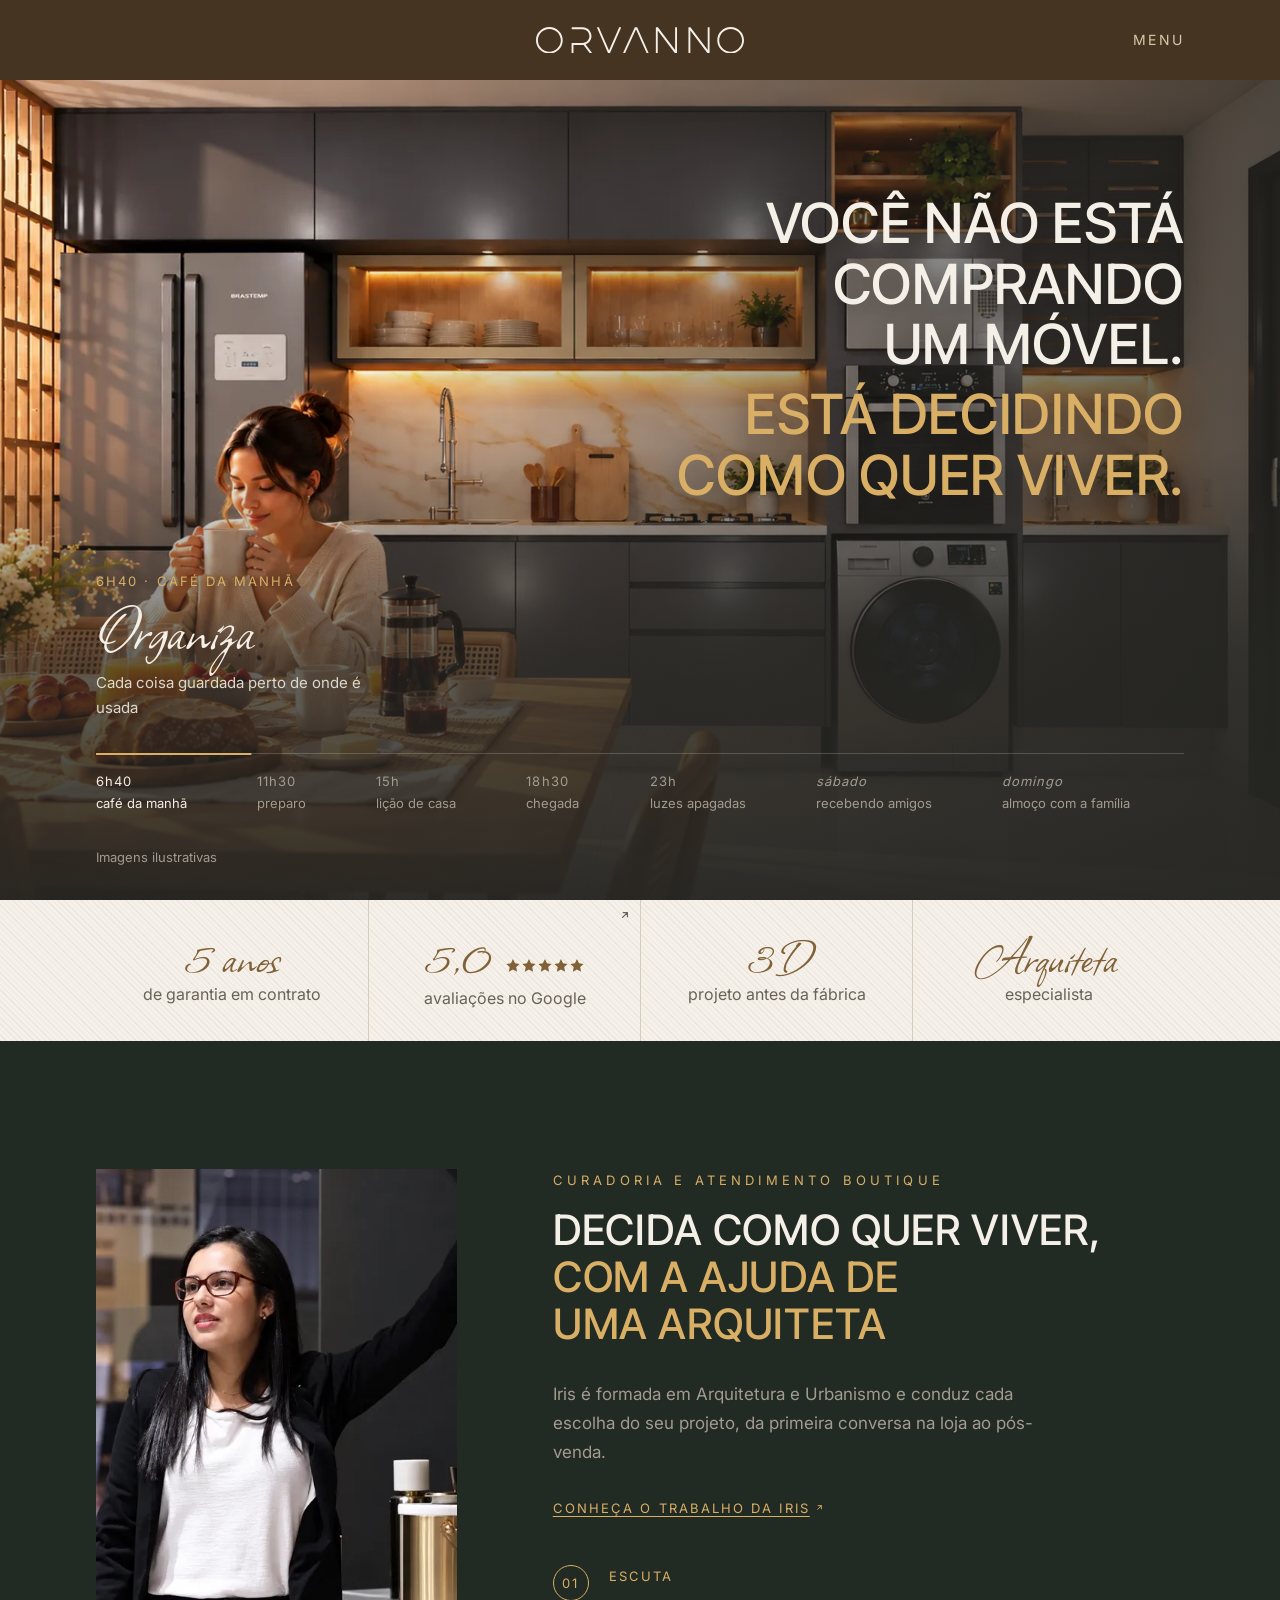
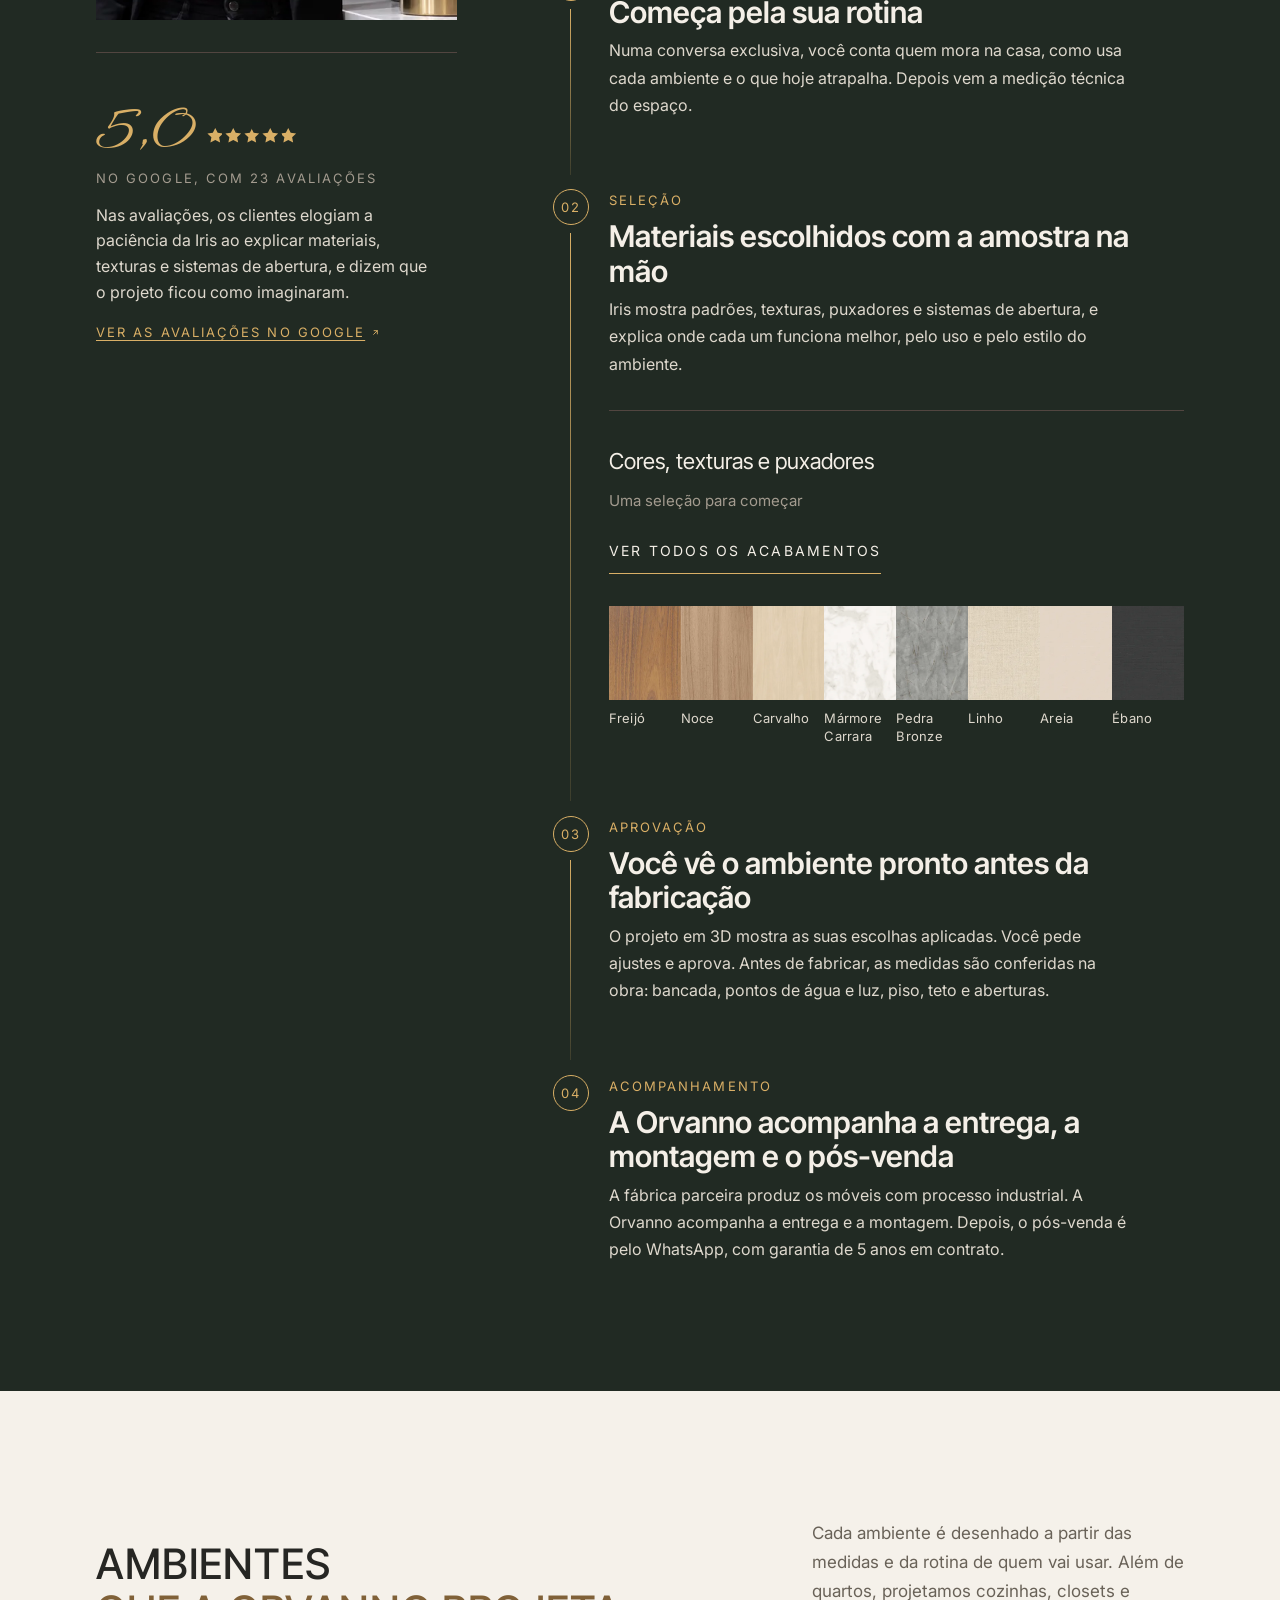
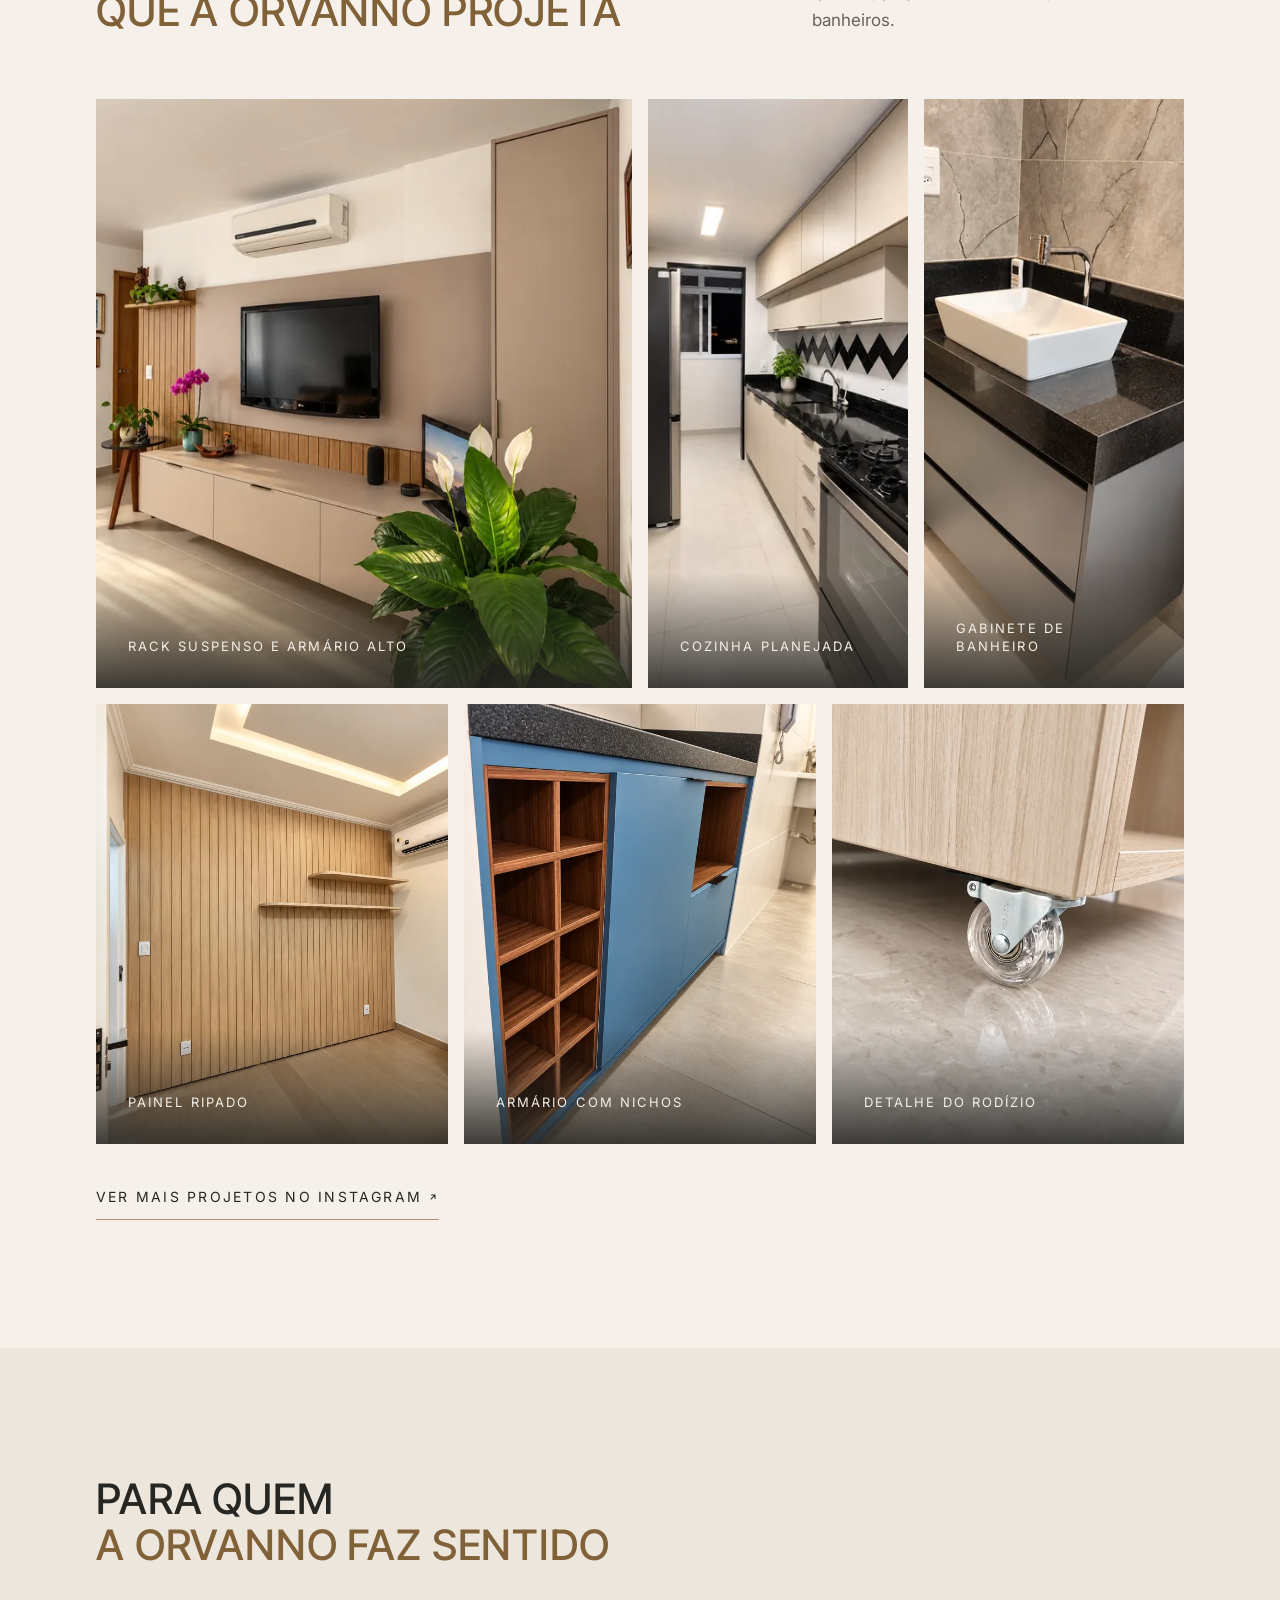
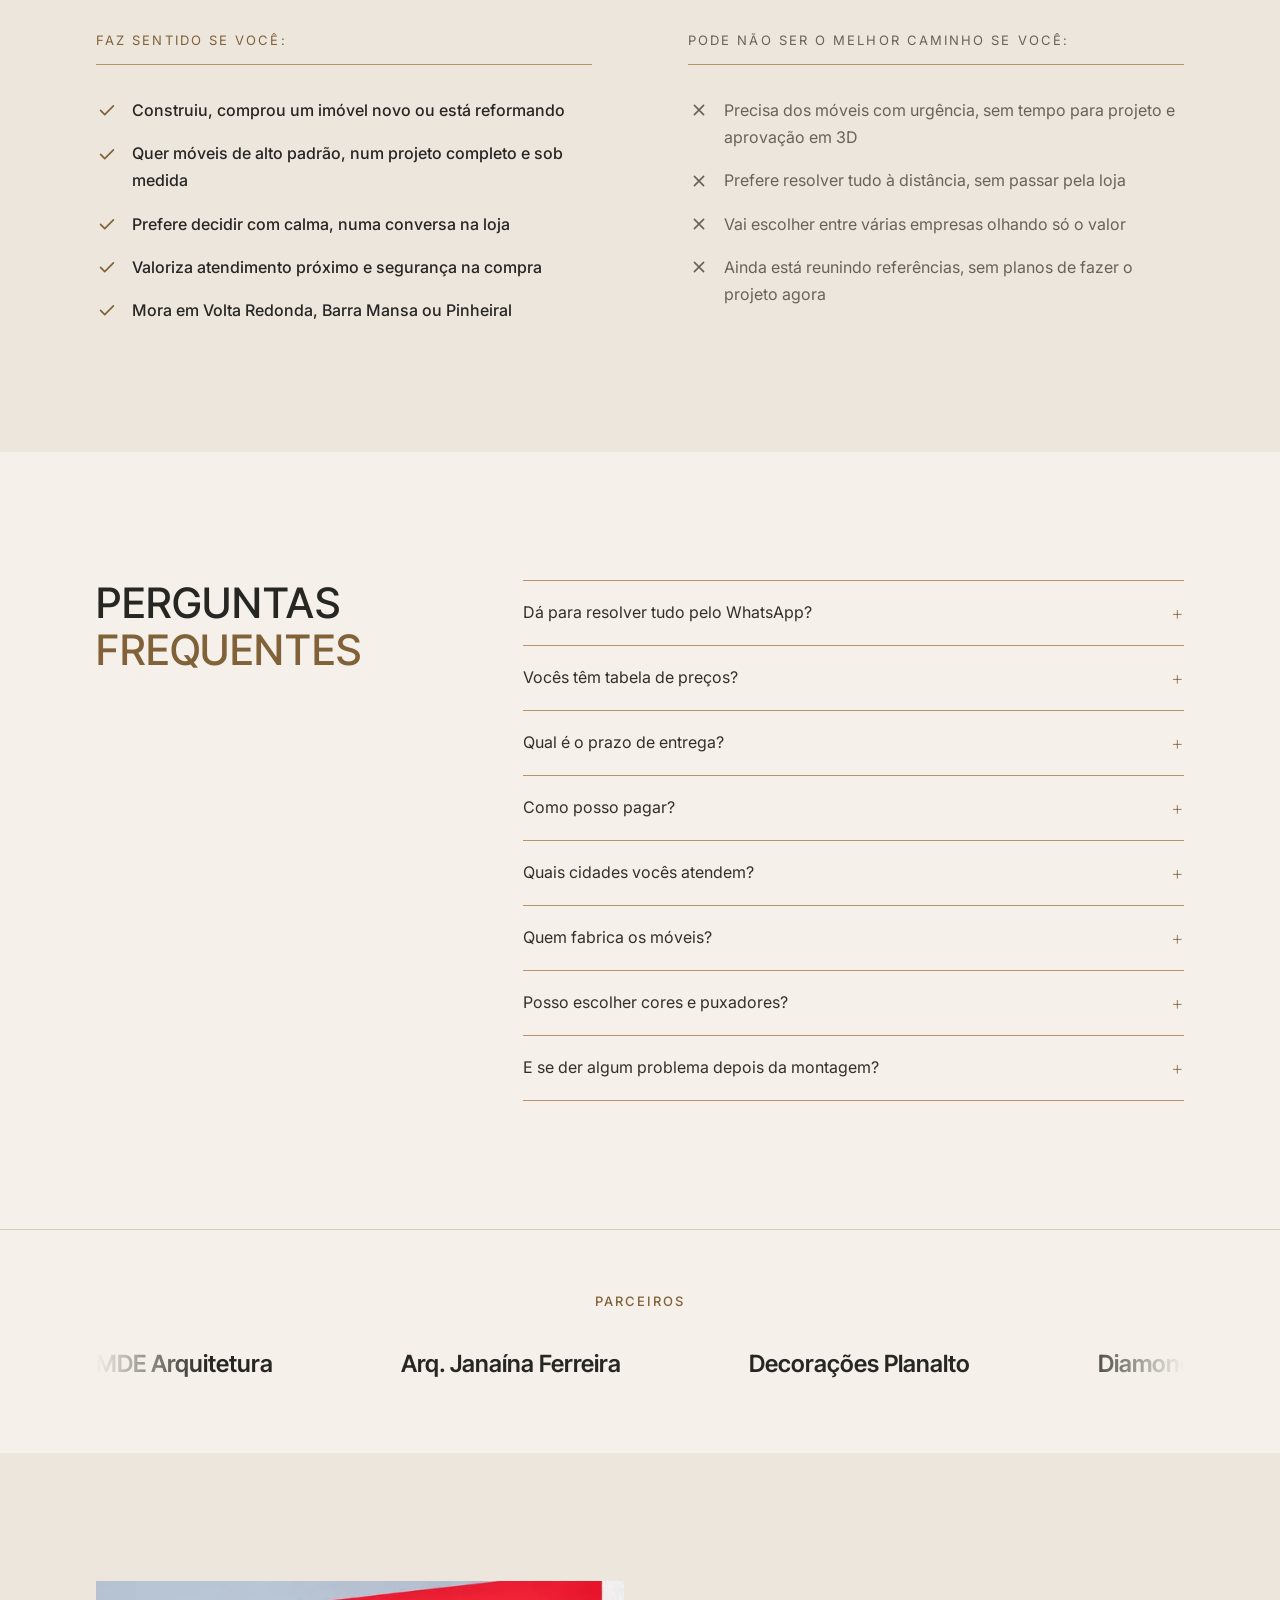
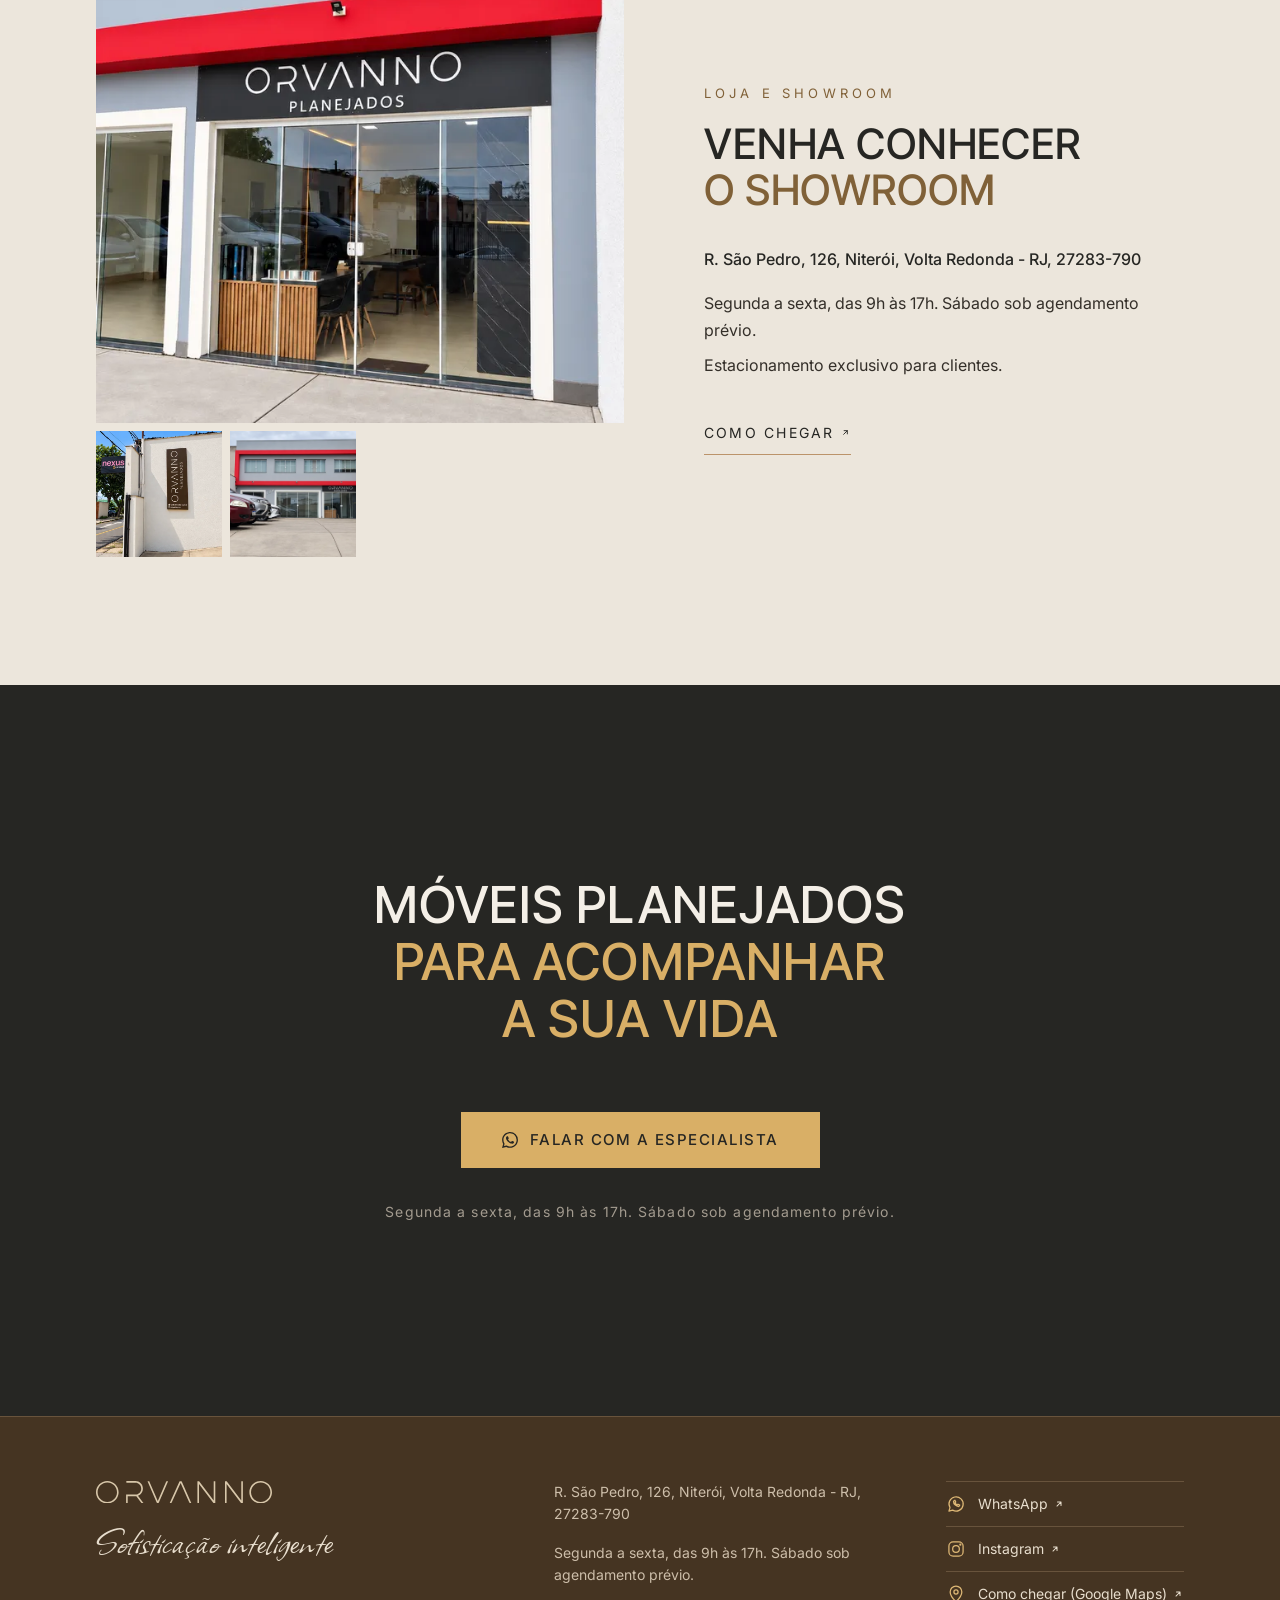
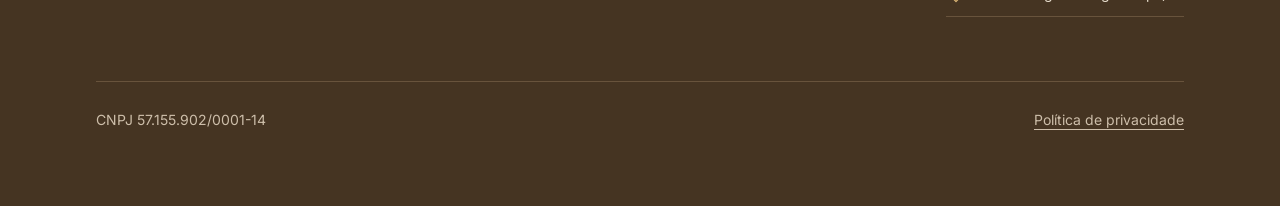
==== commit 36e7d17f: "Hero: título parado em todos os momentos; "recebendo amigos" e "almoço com a família" - Os 7 momento" ====
--- a/index.html
+++ b/index.html
@@ -254,12 +254,12 @@
             <p class="hero-moment-text">Tudo guardado, bancada livre</p>
           </div>
           <div class="hero-moment" data-moment="friends" hidden>
-            <p class="hero-moment-time">sábado · amigos</p>
+            <p class="hero-moment-time">sábado · recebendo amigos</p>
             <p class="hero-moment-role">Recebe</p>
             <p class="hero-moment-text">Quem cozinha continua na conversa</p>
           </div>
           <div class="hero-moment" data-moment="grandparents" hidden>
-            <p class="hero-moment-time">domingo · almoço com os avós</p>
+            <p class="hero-moment-time">domingo · almoço com a família</p>
             <p class="hero-moment-role">Reúne</p>
             <p class="hero-moment-text">Todos por perto, em volta da mesma mesa</p>
           </div>
@@ -272,8 +272,8 @@
             <li><button class="hero-stop" type="button" data-moment="homework" aria-pressed="false"><span class="hero-stop-time">15h</span> <span class="hero-stop-name">lição de casa</span></button></li>
             <li><button class="hero-stop" type="button" data-moment="arrival" aria-pressed="false"><span class="hero-stop-time">18h30</span> <span class="hero-stop-name">chegada</span></button></li>
             <li><button class="hero-stop" type="button" data-moment="lights" aria-pressed="false"><span class="hero-stop-time">23h</span> <span class="hero-stop-name">luzes apagadas</span></button></li>
-            <li><button class="hero-stop hero-stop-occasion" type="button" data-moment="friends" aria-pressed="false"><span class="hero-stop-time">sáb<span class="hero-stop-rest">ado</span></span> <span class="hero-stop-name">amigos</span></button></li>
-            <li><button class="hero-stop hero-stop-occasion" type="button" data-moment="grandparents" aria-pressed="false"><span class="hero-stop-time">dom<span class="hero-stop-rest">ingo</span></span> <span class="hero-stop-name">almoço com os avós</span></button></li>
+            <li><button class="hero-stop hero-stop-occasion" type="button" data-moment="friends" aria-pressed="false"><span class="hero-stop-time">sáb<span class="hero-stop-rest">ado</span></span> <span class="hero-stop-name">recebendo amigos</span></button></li>
+            <li><button class="hero-stop hero-stop-occasion" type="button" data-moment="grandparents" aria-pressed="false"><span class="hero-stop-time">dom<span class="hero-stop-rest">ingo</span></span> <span class="hero-stop-name">almoço com a família</span></button></li>
           </ol>
         </div>
         <p class="hero-note">Imagens ilustrativas</p>
--- a/css/sections/hero.css
+++ b/css/sections/hero.css
@@ -86,7 +86,17 @@
 }
 
 .hero-persona {
+  display: grid;
   min-height: 6.5rem;
+}
+
+.hero-persona > .hero-moment {
+  grid-area: 1 / 1;
+}
+
+.hero-persona > .hero-moment[hidden] {
+  display: block;
+  visibility: hidden;
 }
 
 .hero-moment-time {
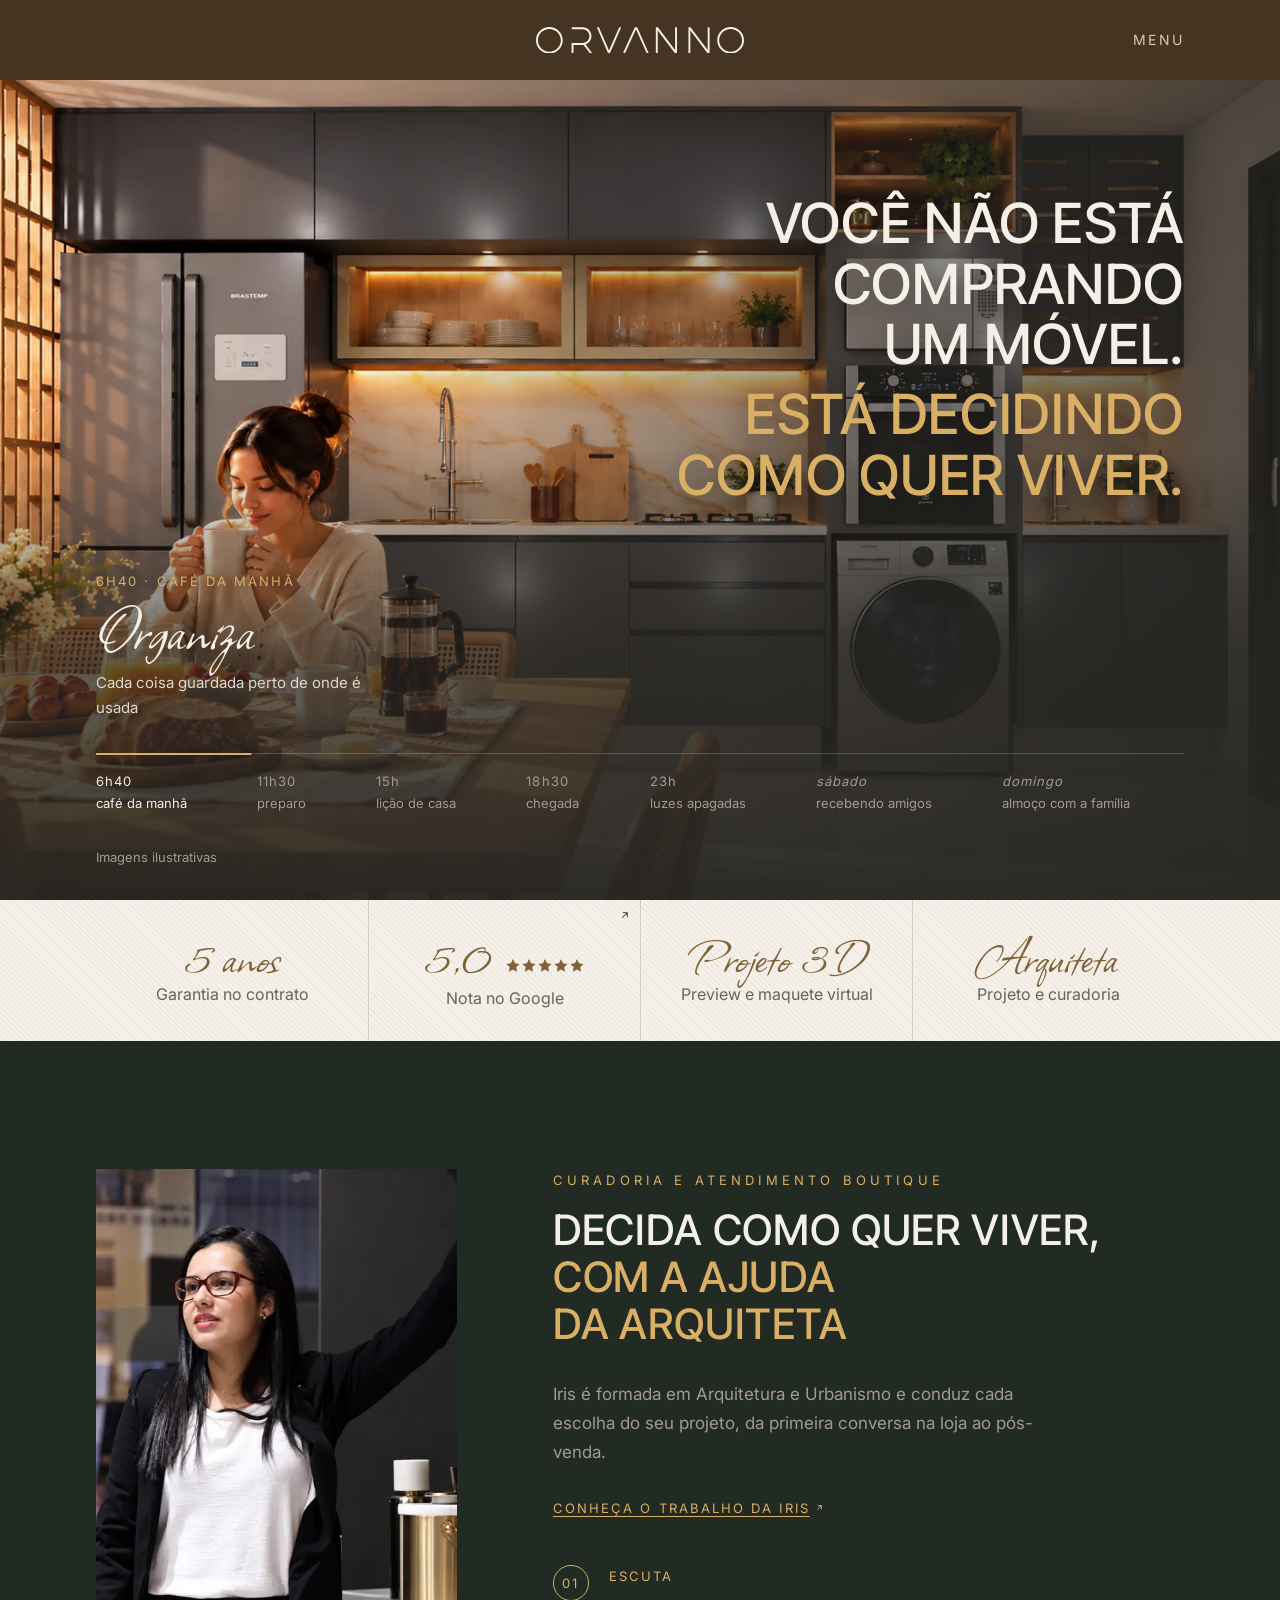
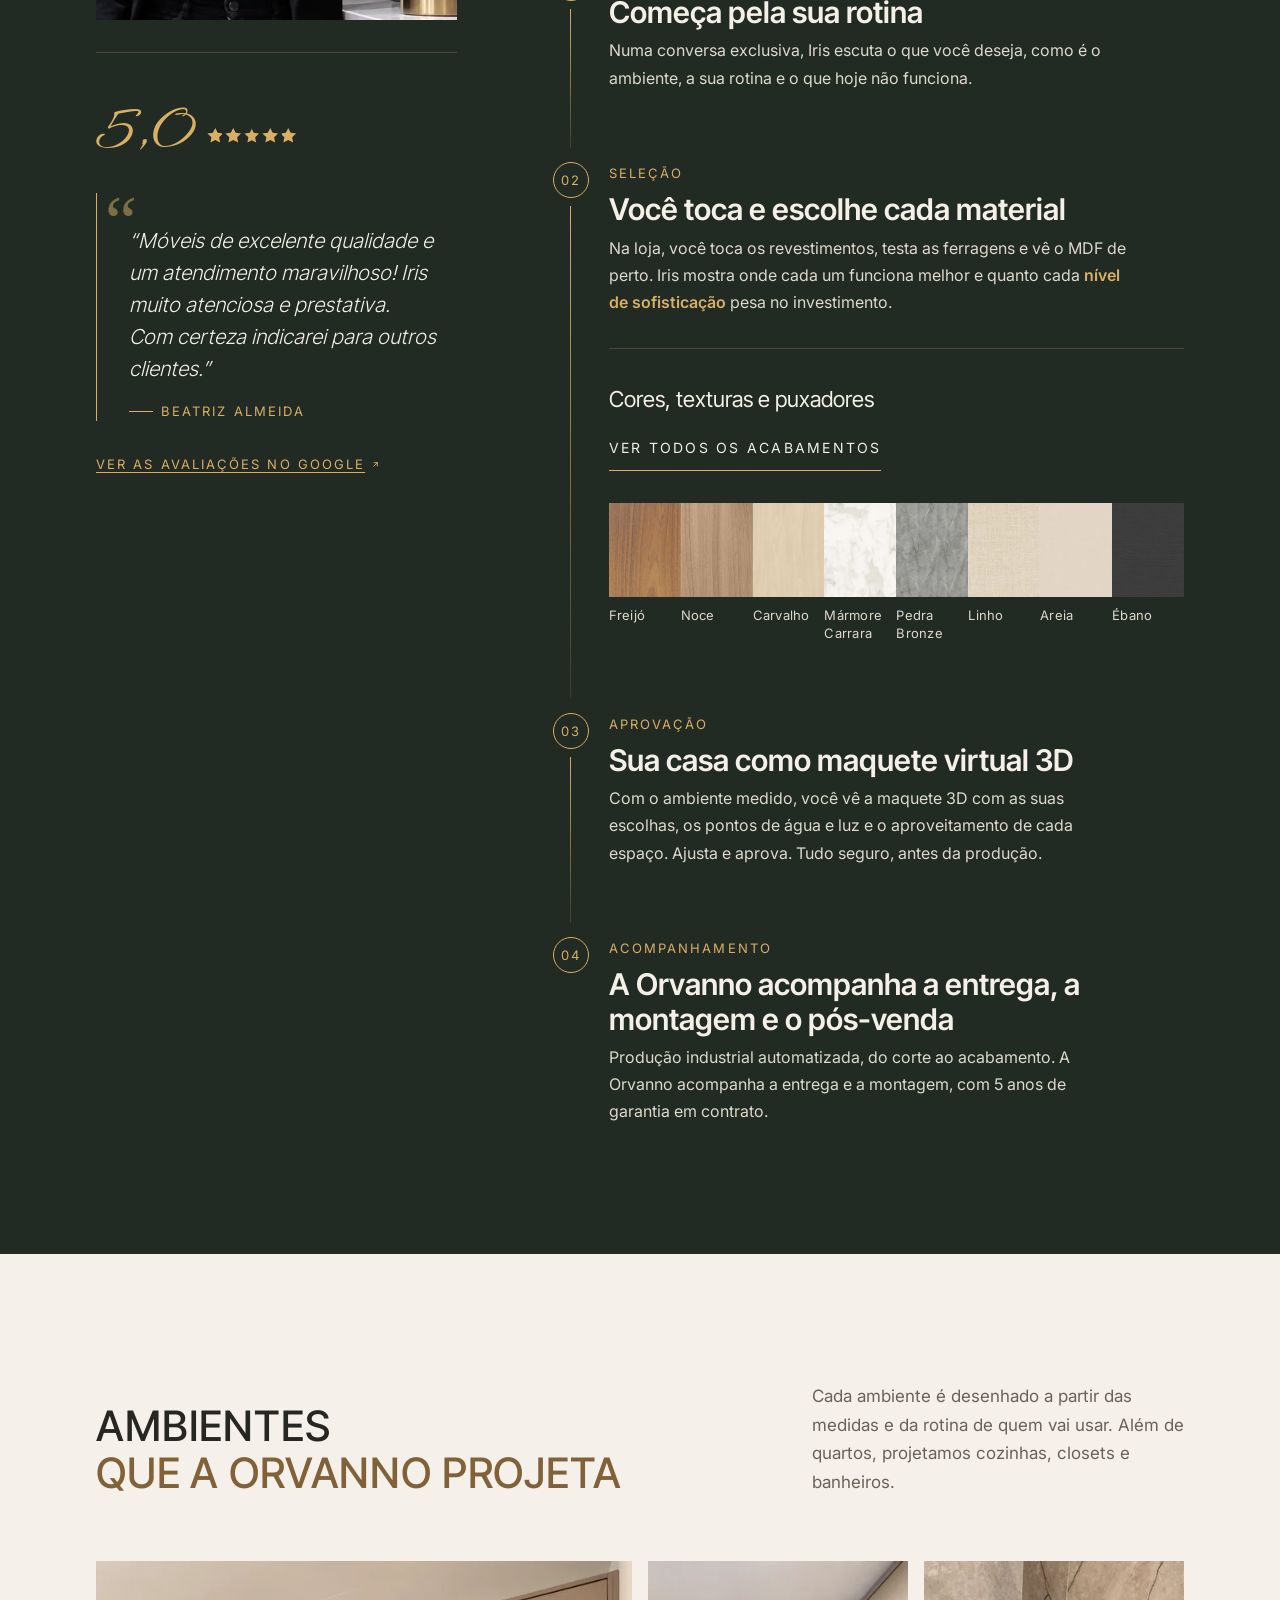
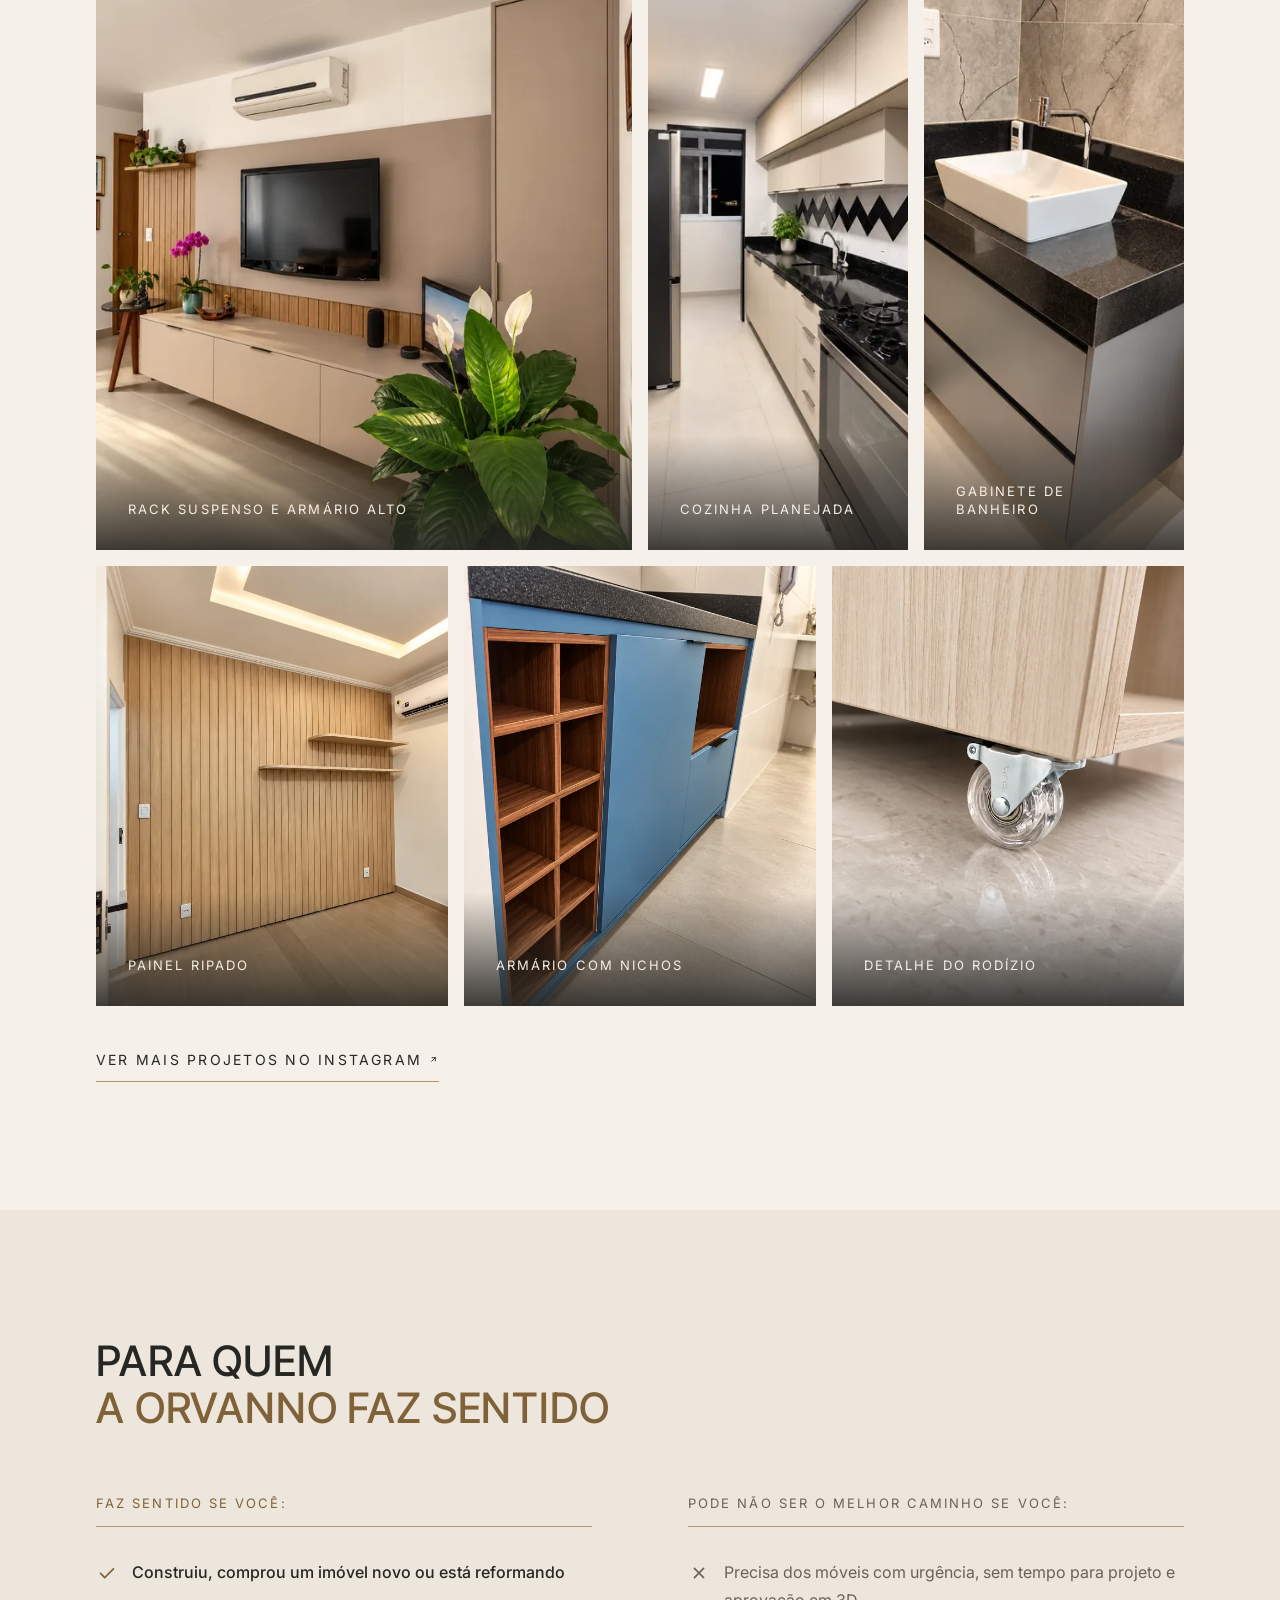
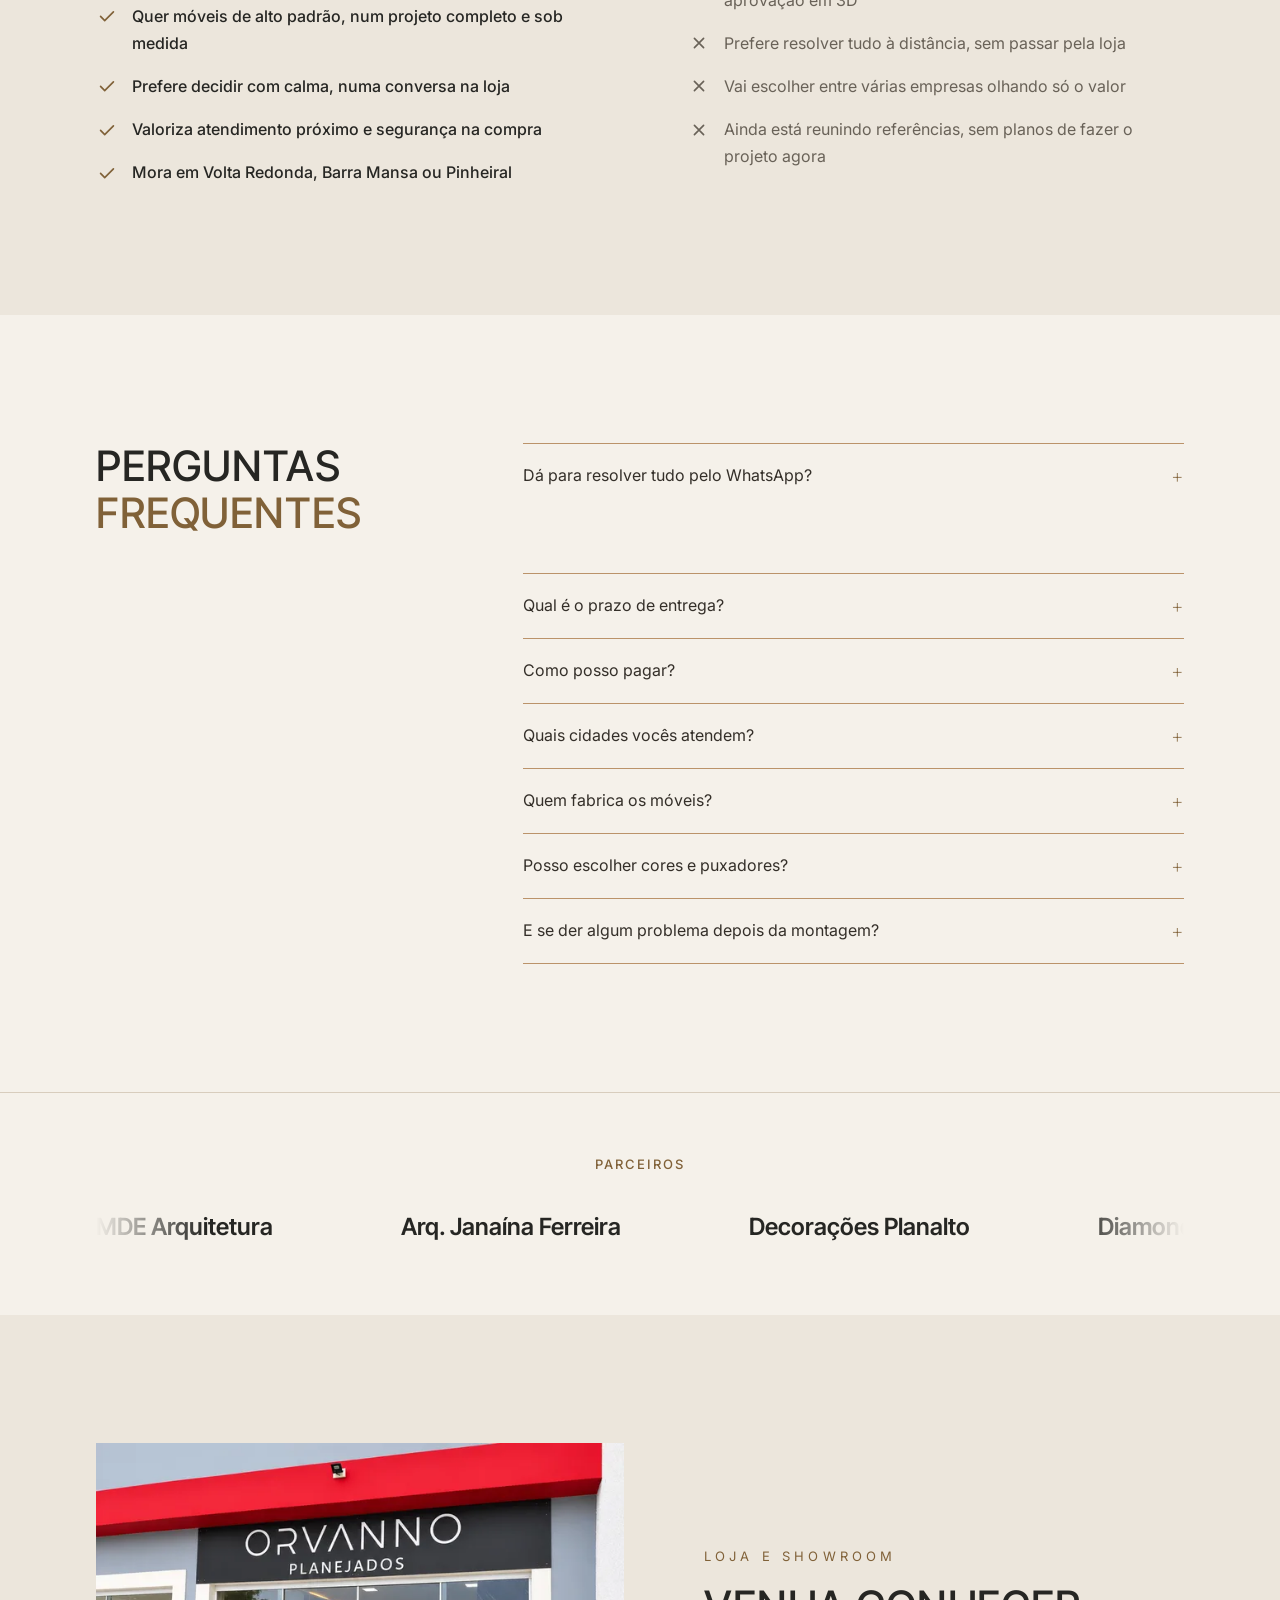
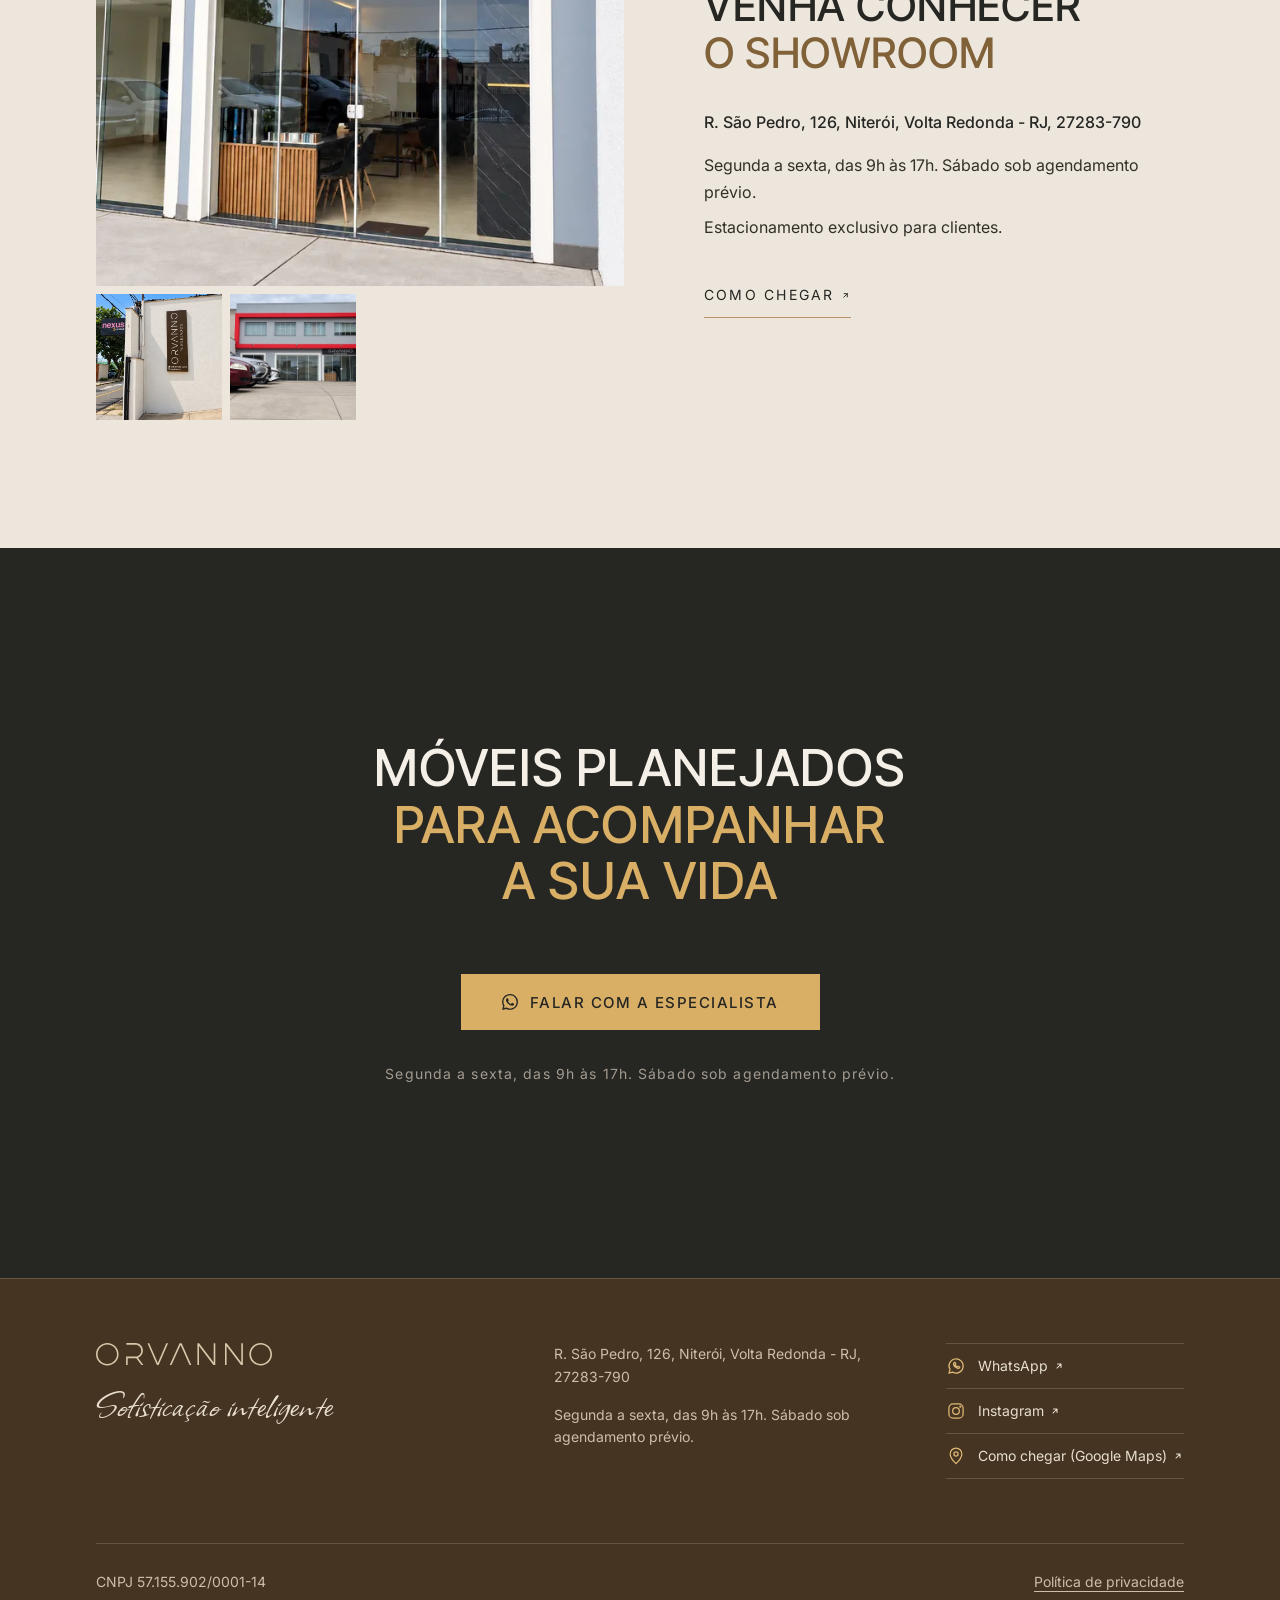
==== commit 30fbb276: "Curadoria: textos dos passos, depoimento de Beatriz Almeida e faixa de confiança - Faixa de confianç" ====
--- a/index.html
+++ b/index.html
@@ -282,10 +282,10 @@
 
     <section class="trust seam" id="trust" aria-label="Credibilidade">
       <ul class="trust-list wrap">
-        <li class="trust-item"><span class="trust-value">5 anos</span><span class="trust-label">de garantia em contrato</span></li>
-        <li class="trust-item"><a class="trust-link" href="https://www.google.com/maps/search/?api=1&amp;query=Orvanno%20Planejados%2C%20R.%20S%C3%A3o%20Pedro%2C%20126%2C%20Volta%20Redonda%20-%20RJ" target="_blank" rel="noopener"><span class="trust-value">5,0 <span class="trust-stars" aria-hidden="true">★★★★★</span></span><span class="trust-label">avaliações no Google</span></a></li>
-        <li class="trust-item"><span class="trust-value">3D</span><span class="trust-label">projeto antes da fábrica</span></li>
-        <li class="trust-item"><span class="trust-value">Arquiteta</span><span class="trust-label">especialista</span></li>
+        <li class="trust-item"><span class="trust-value">5 anos</span><span class="trust-label">Garantia no contrato</span></li>
+        <li class="trust-item"><a class="trust-link" href="https://www.google.com/maps/search/?api=1&amp;query=Orvanno%20Planejados%2C%20R.%20S%C3%A3o%20Pedro%2C%20126%2C%20Volta%20Redonda%20-%20RJ" target="_blank" rel="noopener"><span class="trust-value">5,0 <span class="trust-stars" aria-hidden="true">★★★★★</span></span><span class="trust-label">Nota no Google</span></a></li>
+        <li class="trust-item"><span class="trust-value">Projeto 3D</span><span class="trust-label">Preview e maquete virtual</span></li>
+        <li class="trust-item"><span class="trust-value">Arquiteta</span><span class="trust-label">Projeto e curadoria</span></li>
       </ul>
     </section>
 
@@ -297,30 +297,32 @@
             <img src="img/equipe/iris-800.webp" srcset="img/equipe/iris-480.webp 480w, img/equipe/iris-800.webp 800w, img/equipe/iris-1000.webp 1000w" sizes="(min-width: 64em) 30vw, 90vw" alt="Iris, arquiteta da Orvanno, na loja, ao lado de peças em dourado e mármore." width="800" height="1000" loading="lazy">
           </figure>
             <div class="curation-proof">
-              <p class="rating rating-lg"><span class="rating-score">5,0<span class="rating-stars" aria-hidden="true">★★★★★</span></span> <span class="rating-label">no Google, com 23 avaliações</span></p>
-              <p class="curation-summary">Nas avaliações, os clientes elogiam a paciência da Iris ao explicar materiais, texturas e sistemas de abertura, e dizem que o projeto ficou como imaginaram.</p>
+              <p class="rating rating-lg"><span class="rating-score">5,0<span class="rating-stars" aria-hidden="true">★★★★★</span></span></p>
+              <blockquote class="curation-summary curation-quote">
+                <p>“Móveis de excelente qualidade e um atendimento maravilhoso! Iris muito atenciosa e prestativa. Com certeza indicarei para outros clientes.”</p>
+                <footer class="curation-quote-author"><cite>Beatriz Almeida</cite></footer>
+              </blockquote>
               <p class="curation-link"><a href="https://www.google.com/maps/search/?api=1&amp;query=Orvanno%20Planejados%2C%20R.%20S%C3%A3o%20Pedro%2C%20126%2C%20Volta%20Redonda%20-%20RJ" target="_blank" rel="noopener">Ver as avaliações no Google</a></p>
             </div>
           </aside>
           <div class="curation-main">
             <p class="eyebrow">Curadoria e atendimento boutique</p>
-            <h2 class="section-title curation-title">Decida como quer viver, <span class="title-turn">com a ajuda de uma arquiteta</span></h2>
+            <h2 class="section-title curation-title">Decida como quer viver, <span class="title-turn">com a ajuda da arquiteta</span></h2>
             <p class="lead curation-lead">Iris é formada em Arquitetura e Urbanismo e conduz cada escolha do seu projeto, da primeira conversa na loja ao pós-venda.</p>
             <p class="curation-link curation-site"><a href="https://irisvieiraarquitetura.com.br/" target="_blank" rel="noopener">Conheça o trabalho da Iris</a></p>
             <ol class="curation-steps">
           <li class="curation-step">
             <p class="curation-step-name">Escuta</p>
             <h3 class="curation-step-title">Começa pela sua rotina</h3>
-            <p class="curation-step-text">Numa conversa exclusiva, você conta quem mora na casa, como usa cada ambiente e o que hoje atrapalha. Depois vem a medição técnica do espaço.</p>
+            <p class="curation-step-text">Numa conversa exclusiva, Iris escuta o que você deseja, como é o ambiente, a sua rotina e o que hoje não funciona.</p>
           </li>
           <li class="curation-step">
             <p class="curation-step-name">Seleção</p>
-            <h3 class="curation-step-title">Materiais escolhidos com a amostra na mão</h3>
-            <p class="curation-step-text">Iris mostra padrões, texturas, puxadores e sistemas de abertura, e explica onde cada um funciona melhor, pelo uso e pelo estilo do ambiente.</p>
+            <h3 class="curation-step-title">Você toca e escolhe cada material</h3>
+            <p class="curation-step-text">Na loja, você toca os revestimentos, testa as ferragens e vê o MDF de perto. Iris mostra onde cada um funciona melhor e quanto cada <strong>nível de sofisticação</strong> pesa no investimento.</p>
               <div class="finishes" id="details" data-zoomable>
                 <div class="finishes-head">
                   <h4 class="finishes-title">Cores, texturas e puxadores</h4>
-                  <p class="finishes-note">Uma seleção para começar</p>
                   <button class="finishes-open" type="button" data-dialog-open="finishes-dialog" hidden>Ver todos os acabamentos</button>
                 </div>
                 <ul class="details-swatches details-swatches-featured details-swatches-strip">
@@ -337,13 +339,13 @@
           </li>
           <li class="curation-step">
             <p class="curation-step-name">Aprovação</p>
-            <h3 class="curation-step-title">Você vê o ambiente pronto antes da fabricação</h3>
-            <p class="curation-step-text">O projeto em 3D mostra as suas escolhas aplicadas. Você pede ajustes e aprova. Antes de fabricar, as medidas são conferidas na obra: bancada, pontos de água e luz, piso, teto e aberturas.</p>
+            <h3 class="curation-step-title">Sua casa como maquete virtual 3D</h3>
+            <p class="curation-step-text">Com o ambiente medido, você vê a maquete 3D com as suas escolhas, os pontos de água e luz e o aproveitamento de cada espaço. Ajusta e aprova. Tudo seguro, antes da produção.</p>
           </li>
           <li class="curation-step">
             <p class="curation-step-name">Acompanhamento</p>
             <h3 class="curation-step-title">A Orvanno acompanha a entrega, a montagem e o pós-venda</h3>
-            <p class="curation-step-text">A fábrica parceira produz os móveis com processo industrial. A Orvanno acompanha a entrega e a montagem. Depois, o pós-venda é pelo WhatsApp, com garantia de 5 anos em contrato.</p>
+            <p class="curation-step-text">Produção industrial automatizada, do corte ao acabamento. A Orvanno acompanha a entrega e a montagem, com 5 anos de garantia em contrato.</p>
           </li>
             </ol>
           </div>
@@ -558,7 +560,7 @@
         <button class="finishes-close" type="button" data-dialog-close aria-label="Fechar">Fechar</button>
       </header>
       <nav class="finishes-tabs" aria-label="Acabamentos">
-        <a class="finishes-tab" href="#finishes-patterns" aria-current="true">Padrões</a>
+        <a class="finishes-tab" href="#finishes-patterns" aria-current="true">Revestimentos</a>
         <a class="finishes-tab" href="#finishes-handles">Puxadores</a>
       </nav>
       <div class="finishes-dialog-body">
@@ -569,7 +571,7 @@
         </figure>
         <div class="finishes-catalog">
           <section class="finishes-group" id="finishes-patterns">
-            <h3 class="details-group-title">Padrões</h3>
+            <h3 class="details-group-title">Revestimentos</h3>
             <p class="details-group-note">Madeiras, pedras e cores lisas.</p>
             <h4 class="details-line eyebrow">Madeira</h4>
             <ul class="details-swatches">
--- a/css/components/dialog.css
+++ b/css/components/dialog.css
@@ -12,13 +12,6 @@
   font-family: var(--font-heading);
   font-weight: 600;
   font-size: 1.5rem;
-}
-
-.finishes-note {
-  max-width: 30ch;
-  margin-bottom: var(--space-l);
-  color: rgb(var(--muted));
-  font-size: 0.9375rem;
 }
 
 .finishes .details-swatches {
--- a/css/components/gallery.css
+++ b/css/components/gallery.css
@@ -1,113 +1,157 @@
-.gallery-zoom {
-  display: block;
-  width: 100%;
-  height: 100%;
-  padding: 0;
-  border: 0;
-  background: none;
-  cursor: zoom-in;
-}
-
-.gallery-zoom img {
-  outline: 2px solid transparent;
-  outline-offset: -2px;
-}
-
-.gallery-zoom:hover img {
-  outline-color: rgb(var(--accent));
-}
-
-.pswp {
-  --pswp-bg: rgb(var(--bg));
-  --pswp-icon-color: rgb(var(--heading));
-  --pswp-icon-color-secondary: rgb(var(--bg));
-  --pswp-icon-stroke-color: rgb(var(--bg));
-}
-
-.pswp__counter {
-  color: rgb(var(--heading));
-  font-family: var(--font-body);
-}
-
-.gallery-caption {
-  position: absolute;
-  margin: 0;
-  color: rgb(var(--heading));
-  font-family: var(--font-heading);
-  font-size: 1.375rem;
-  font-weight: 600;
-  line-height: 1.2;
-  text-align: center;
-  pointer-events: none;
-}
-
-.gallery-caption[hidden] {
-  display: none;
-}
-
-.gallery-thumbs {
-  position: absolute;
-  right: 0;
-  bottom: 0;
-  left: 0;
-  display: grid;
-  grid-auto-flow: column;
-  grid-auto-columns: 5.5rem;
-  justify-content: safe center;
-  gap: var(--space-s);
-  padding: 1rem;
-  overflow-x: auto;
-  scrollbar-width: none;
-}
-
-.gallery-thumbs::-webkit-scrollbar {
-  display: none;
-}
-
-.gallery-thumb {
-  display: block;
-  padding: 0;
-  border: 0;
-  background: none;
-  cursor: pointer;
-}
-
-.gallery-thumb img {
-  display: block;
-  width: 100%;
-  aspect-ratio: 1;
-  object-fit: cover;
-  outline: 2px solid transparent;
-  outline-offset: -2px;
-}
-
-.gallery-thumb:hover img,
-.gallery-thumb[aria-pressed="true"] img {
-  outline-color: rgb(var(--accent));
-}
-
-@media (min-width: 40em) {
-  .gallery-thumbs {
-    grid-auto-columns: 7rem;
-  }
-}
-
-@media (min-width: 64em) {
-  .gallery-thumbs {
-    top: 4rem;
-    right: 1.5rem;
-    bottom: 1.5rem;
-    left: auto;
-    grid-auto-flow: row;
-    grid-auto-columns: auto;
-    grid-template-columns: 7rem;
-    align-content: start;
-    padding: 0;
-    overflow-x: hidden;
-    overflow-y: auto;
-  }
-
-  .pswp__button--arrow--next {
-    right: 10rem;
-  }
-}
+.gallery-zoom {
+  display: block;
+  width: 100%;
+  height: 100%;
+  padding: 0;
+  border: 0;
+  background: none;
+  cursor: zoom-in;
+}
+
+.gallery-zoom img {
+  outline: 2px solid transparent;
+  outline-offset: -2px;
+}
+
+.gallery-zoom:hover img {
+  outline-color: rgb(var(--accent));
+}
+
+.pswp {
+  --pswp-bg: rgb(var(--bg));
+  --pswp-icon-color: rgb(var(--heading));
+  --pswp-icon-color-secondary: rgb(var(--bg));
+  --pswp-icon-stroke-color: rgb(var(--bg));
+}
+
+.pswp__top-bar {
+  align-items: center;
+  justify-content: flex-end;
+  gap: var(--space-s);
+  height: var(--nav-height);
+  padding-inline: var(--wrap-pad);
+  border-bottom: 1px solid rgb(var(--line));
+  background: rgb(var(--bg));
+}
+
+.pswp__counter {
+  height: auto;
+  margin: 0;
+  color: rgb(var(--heading));
+  font-family: var(--font-body);
+  font-size: var(--text-button);
+  line-height: 1;
+  opacity: 1;
+  margin-right: auto;
+}
+
+.pswp__button--zoom {
+  height: 2.75rem;
+}
+
+.pswp__button--close {
+  width: auto;
+  height: auto;
+  margin: 0;
+  overflow: visible;
+  opacity: 1;
+}
+
+.gallery-close {
+  display: flex;
+  align-items: center;
+  min-height: 2.75rem;
+  border-bottom: 1px solid rgb(var(--accent));
+  color: rgb(var(--heading));
+  font-family: var(--font-body);
+  font-size: var(--text-button);
+  letter-spacing: 0.16em;
+  text-transform: uppercase;
+}
+
+.pswp__button--close:hover .gallery-close {
+  color: rgb(var(--accent-text));
+}
+
+.gallery-caption {
+  position: absolute;
+  margin: 0;
+  color: rgb(var(--heading));
+  font-family: var(--font-heading);
+  font-size: 1.375rem;
+  font-weight: 600;
+  line-height: 1.2;
+  text-align: center;
+  pointer-events: none;
+}
+
+.gallery-caption[hidden] {
+  display: none;
+}
+
+.gallery-thumbs {
+  position: absolute;
+  right: 0;
+  bottom: 0;
+  left: 0;
+  display: grid;
+  grid-auto-flow: column;
+  grid-auto-columns: 5.5rem;
+  justify-content: safe center;
+  gap: var(--space-s);
+  padding: 1rem;
+  overflow-x: auto;
+  scrollbar-width: none;
+}
+
+.gallery-thumbs::-webkit-scrollbar {
+  display: none;
+}
+
+.gallery-thumb {
+  display: block;
+  padding: 0;
+  border: 0;
+  background: none;
+  cursor: pointer;
+}
+
+.gallery-thumb img {
+  display: block;
+  width: 100%;
+  aspect-ratio: 1;
+  object-fit: cover;
+  outline: 2px solid transparent;
+  outline-offset: -2px;
+}
+
+.gallery-thumb:hover img,
+.gallery-thumb[aria-pressed="true"] img {
+  outline-color: rgb(var(--accent));
+}
+
+@media (min-width: 40em) {
+  .gallery-thumbs {
+    grid-auto-columns: 7rem;
+  }
+}
+
+@media (min-width: 64em) {
+  .gallery-thumbs {
+    top: calc(var(--nav-height) + 1rem);
+    right: 1.5rem;
+    bottom: 1.5rem;
+    left: auto;
+    grid-auto-flow: row;
+    grid-auto-columns: auto;
+    grid-template-columns: 7rem;
+    align-content: start;
+    padding: 0;
+    overflow-x: hidden;
+    overflow-y: auto;
+  }
+
+  .pswp__button--arrow--next {
+    right: 10rem;
+  }
+}
--- a/css/sections/curation.css
+++ b/css/sections/curation.css
@@ -36,6 +36,62 @@
   font-weight: 400;
   font-size: 1rem;
   line-height: 1.6;
+}
+
+.curation-quote {
+  position: relative;
+  margin: var(--space-l) 0;
+  padding: var(--space-l) 0 0 var(--space-l);
+  border-left: 1px solid rgb(var(--accent));
+}
+
+.curation-quote::before {
+  content: "\201C";
+  position: absolute;
+  top: -0.1em;
+  left: var(--space-s);
+  color: rgba(var(--accent), 0.5);
+  font-family: Georgia, "Times New Roman", serif;
+  font-size: 4.5rem;
+  line-height: 1;
+  pointer-events: none;
+}
+
+.curation-quote p {
+  position: relative;
+  margin: 0;
+  color: rgb(var(--heading));
+  font-family: var(--font-heading);
+  font-style: italic;
+  font-weight: 300;
+  font-size: clamp(1.125rem, 1.05rem + 0.3vw, 1.3125rem);
+  line-height: 1.55;
+}
+
+.curation-quote-author {
+  display: flex;
+  flex-direction: column;
+  align-items: flex-start;
+  gap: var(--space-xs);
+  margin-top: var(--space-m);
+  font-size: var(--text-label);
+  letter-spacing: 0.16em;
+  text-transform: uppercase;
+}
+
+.curation-quote-author cite {
+  display: inline-flex;
+  align-items: center;
+  gap: var(--space-s);
+  color: rgb(var(--accent-text));
+  font-style: normal;
+}
+
+.curation-quote-author cite::before {
+  content: "";
+  width: 1.5rem;
+  height: 1px;
+  background: rgb(var(--accent));
 }
 
 .curation-link {
@@ -132,6 +188,11 @@
   color: rgb(var(--text));
 }
 
+.curation-step-text strong {
+  color: rgb(var(--accent-text));
+  font-weight: 600;
+}
+
 .curation-step .finishes {
   grid-template-columns: minmax(0, 1fr);
   margin-top: var(--space-l);
@@ -142,10 +203,6 @@
   margin-top: 0;
   font-size: 1.375rem;
   font-weight: 400;
-}
-
-.curation-step .finishes-note {
-  margin-bottom: var(--space-m);
 }
 
 /* No celular, o título e o apoio vêm antes da foto e da nota; os passos, por último. */
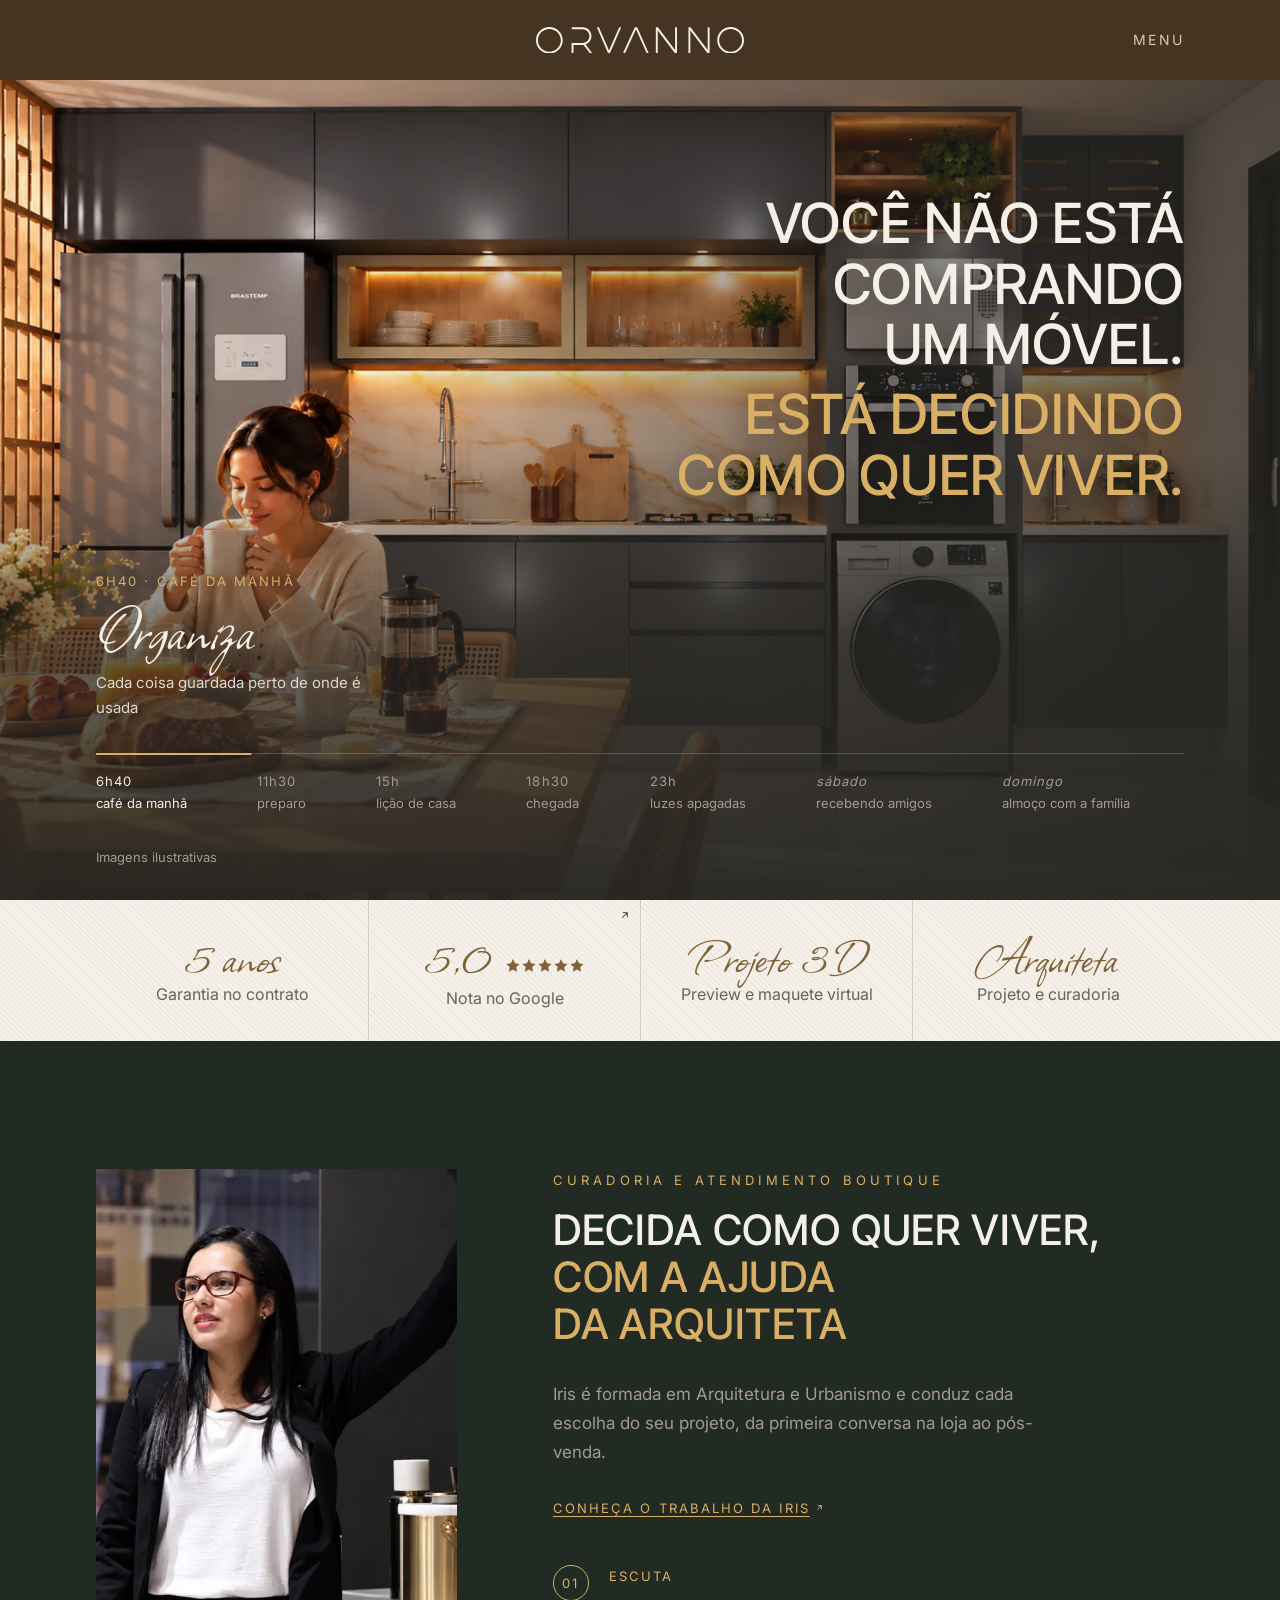
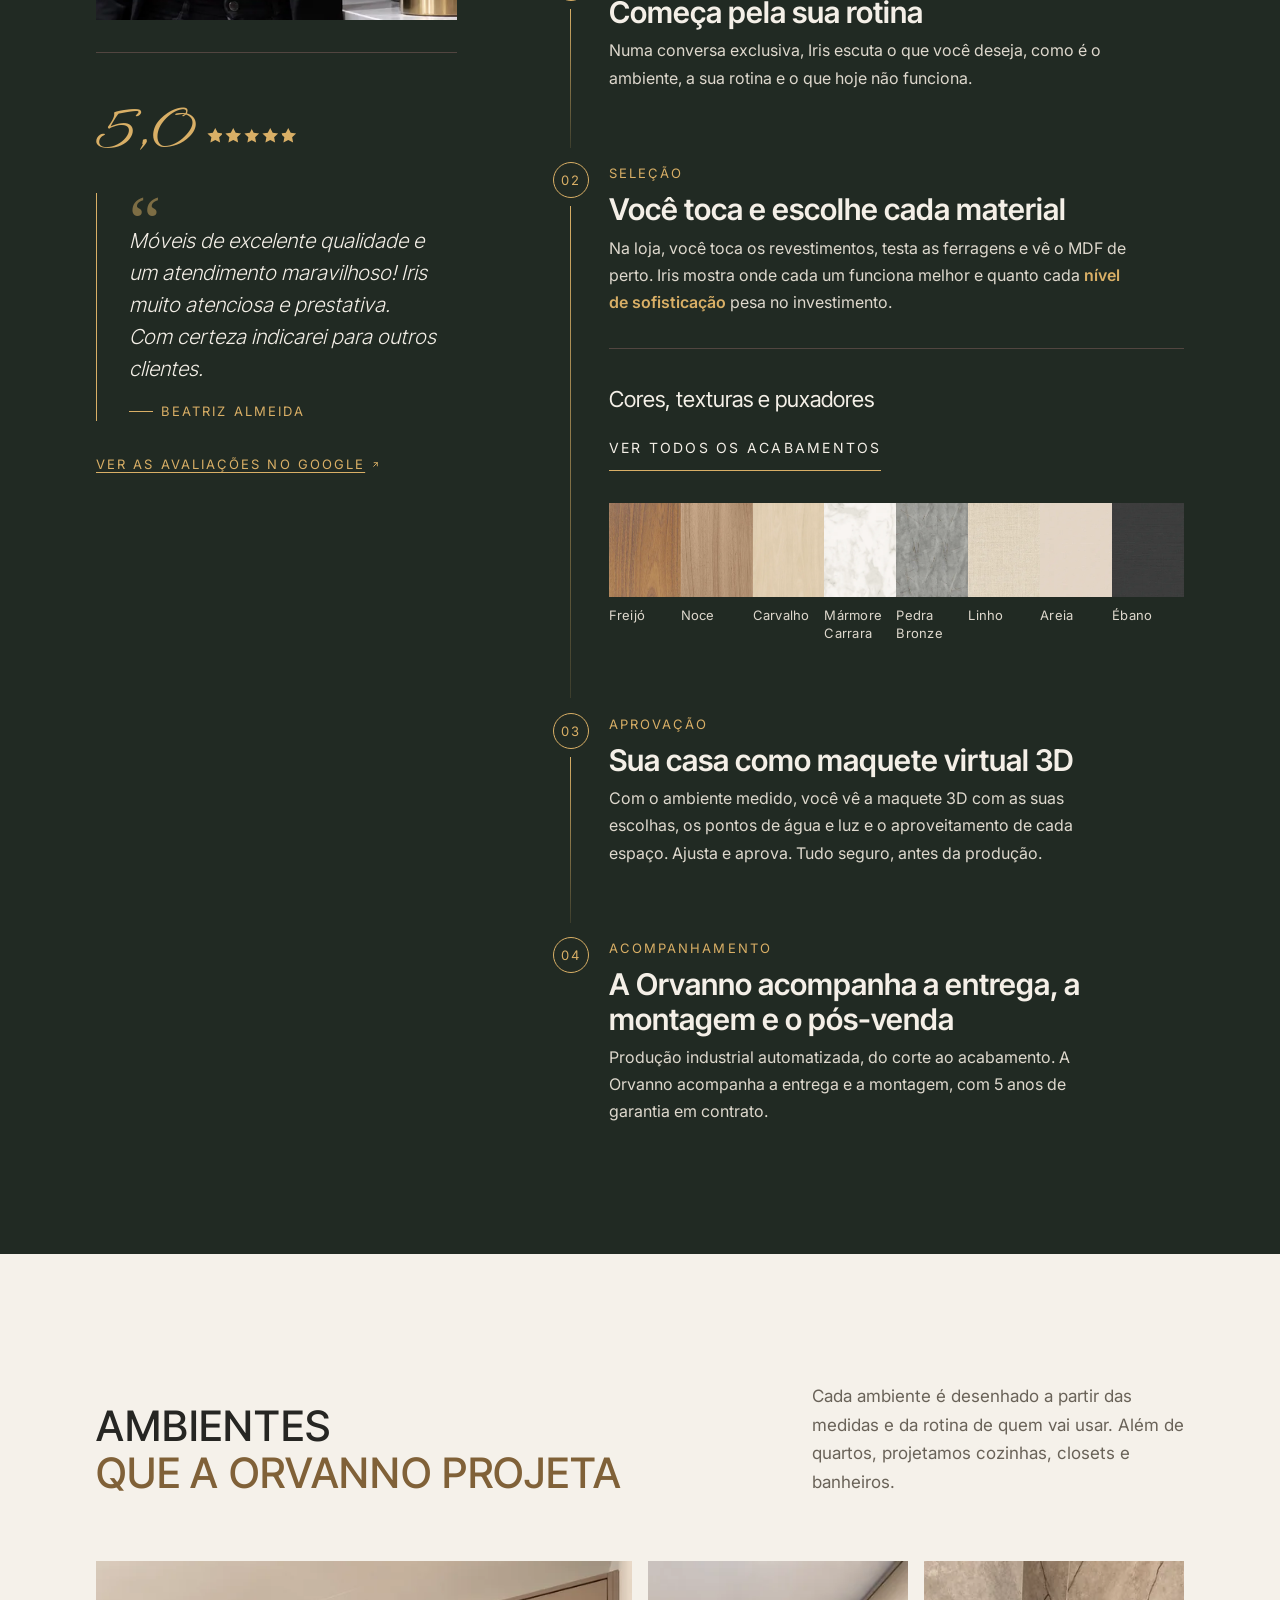
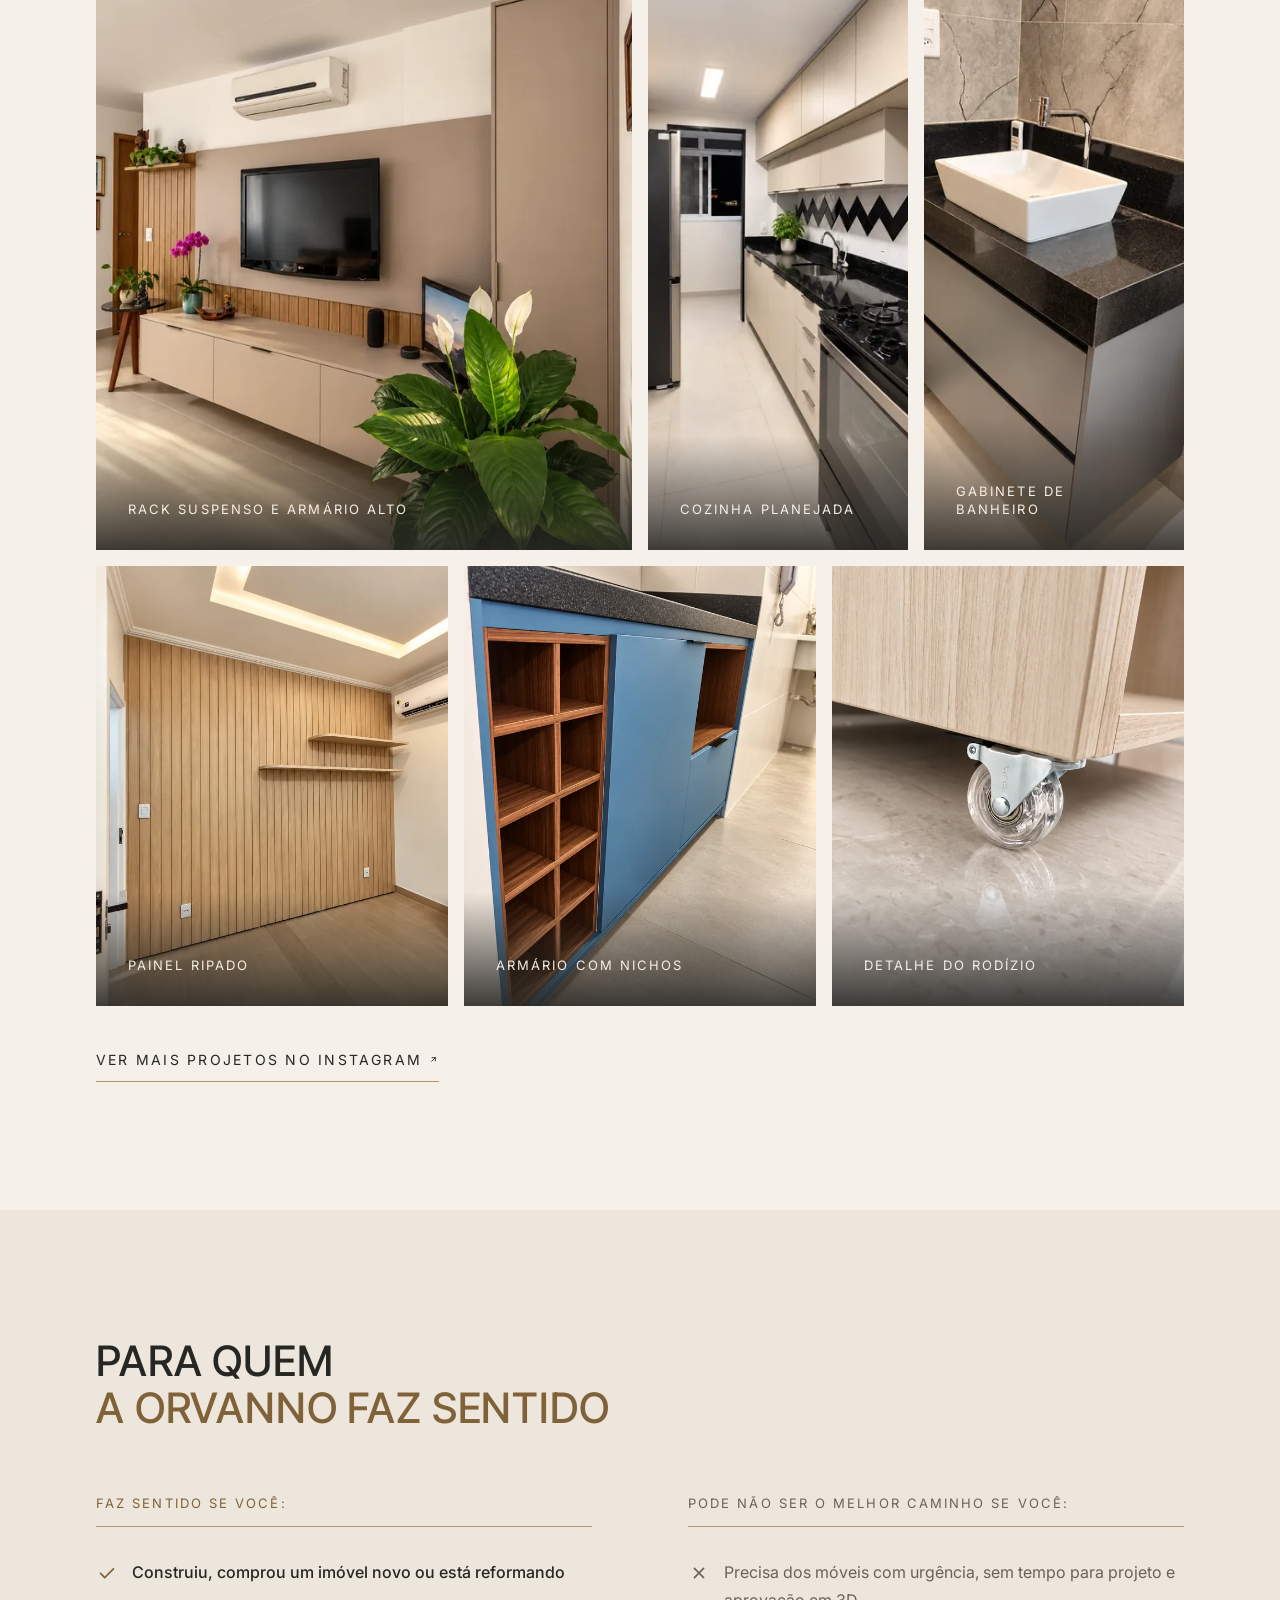
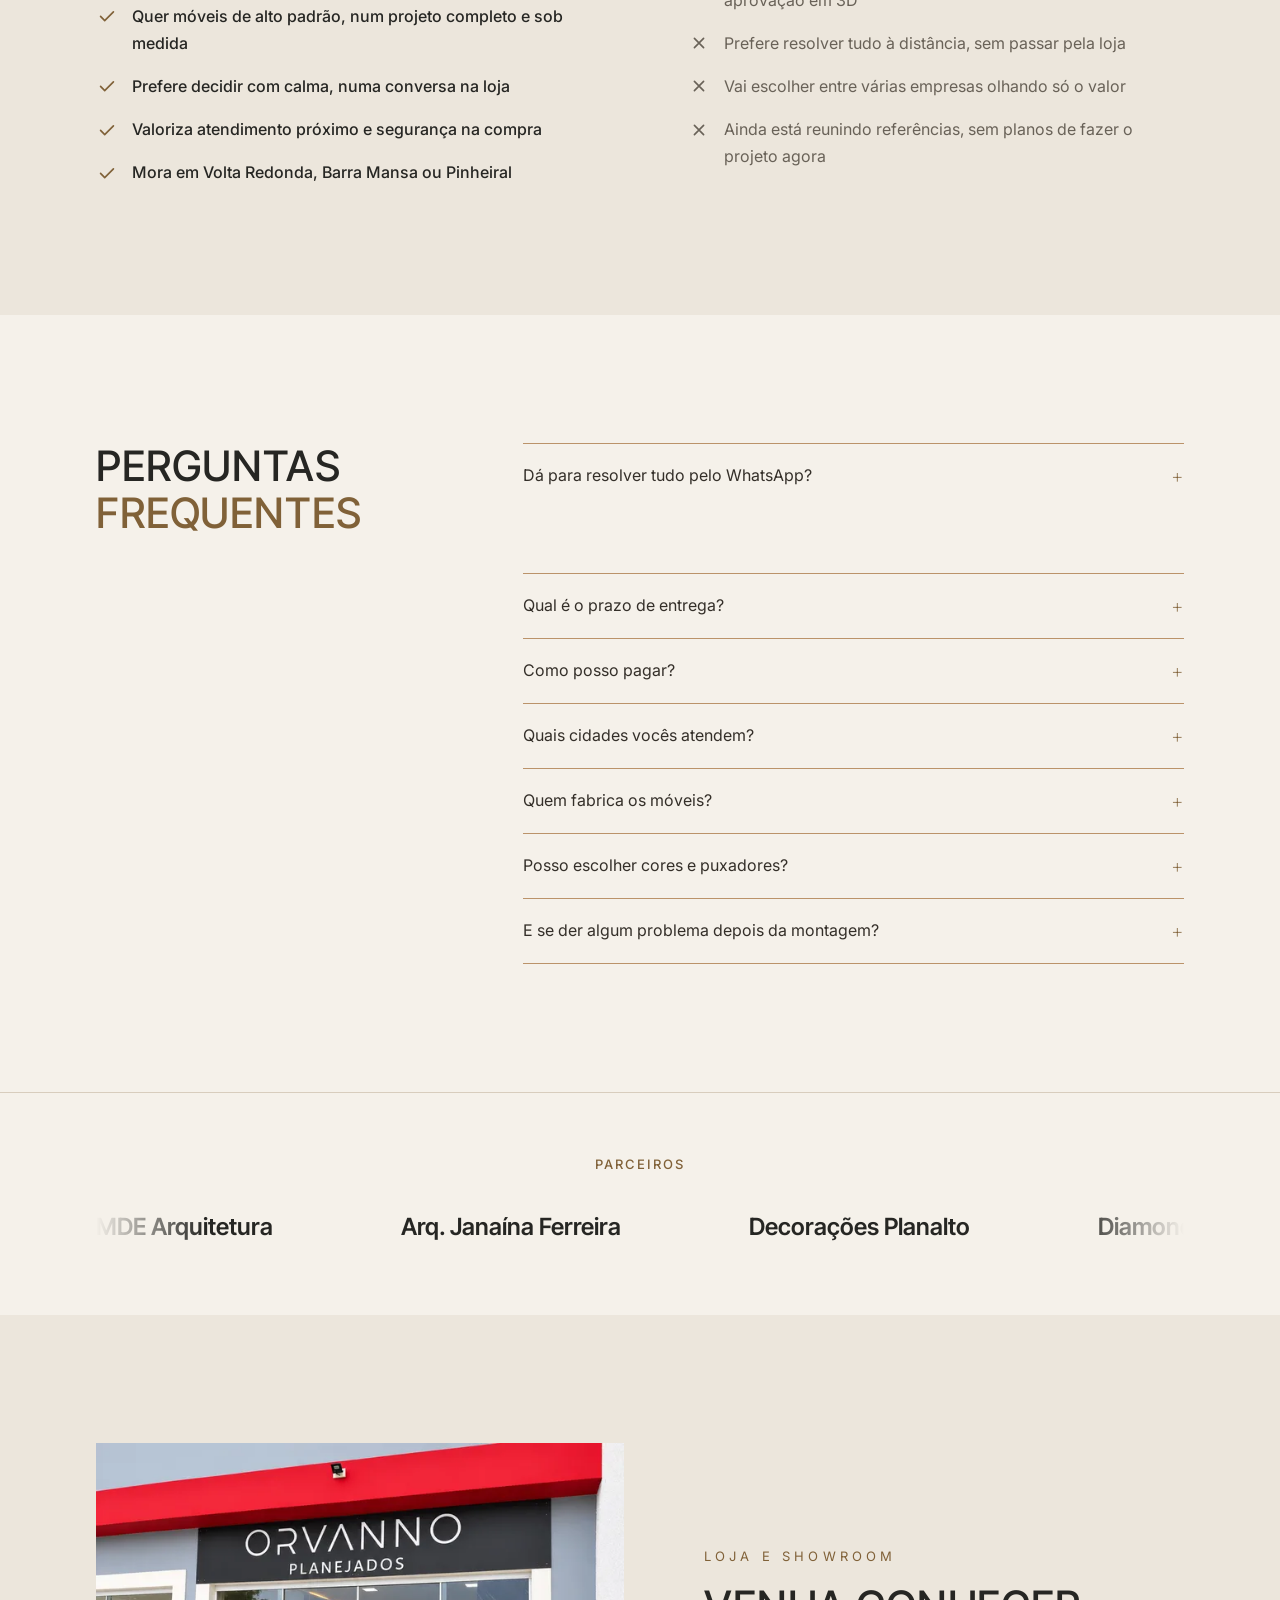
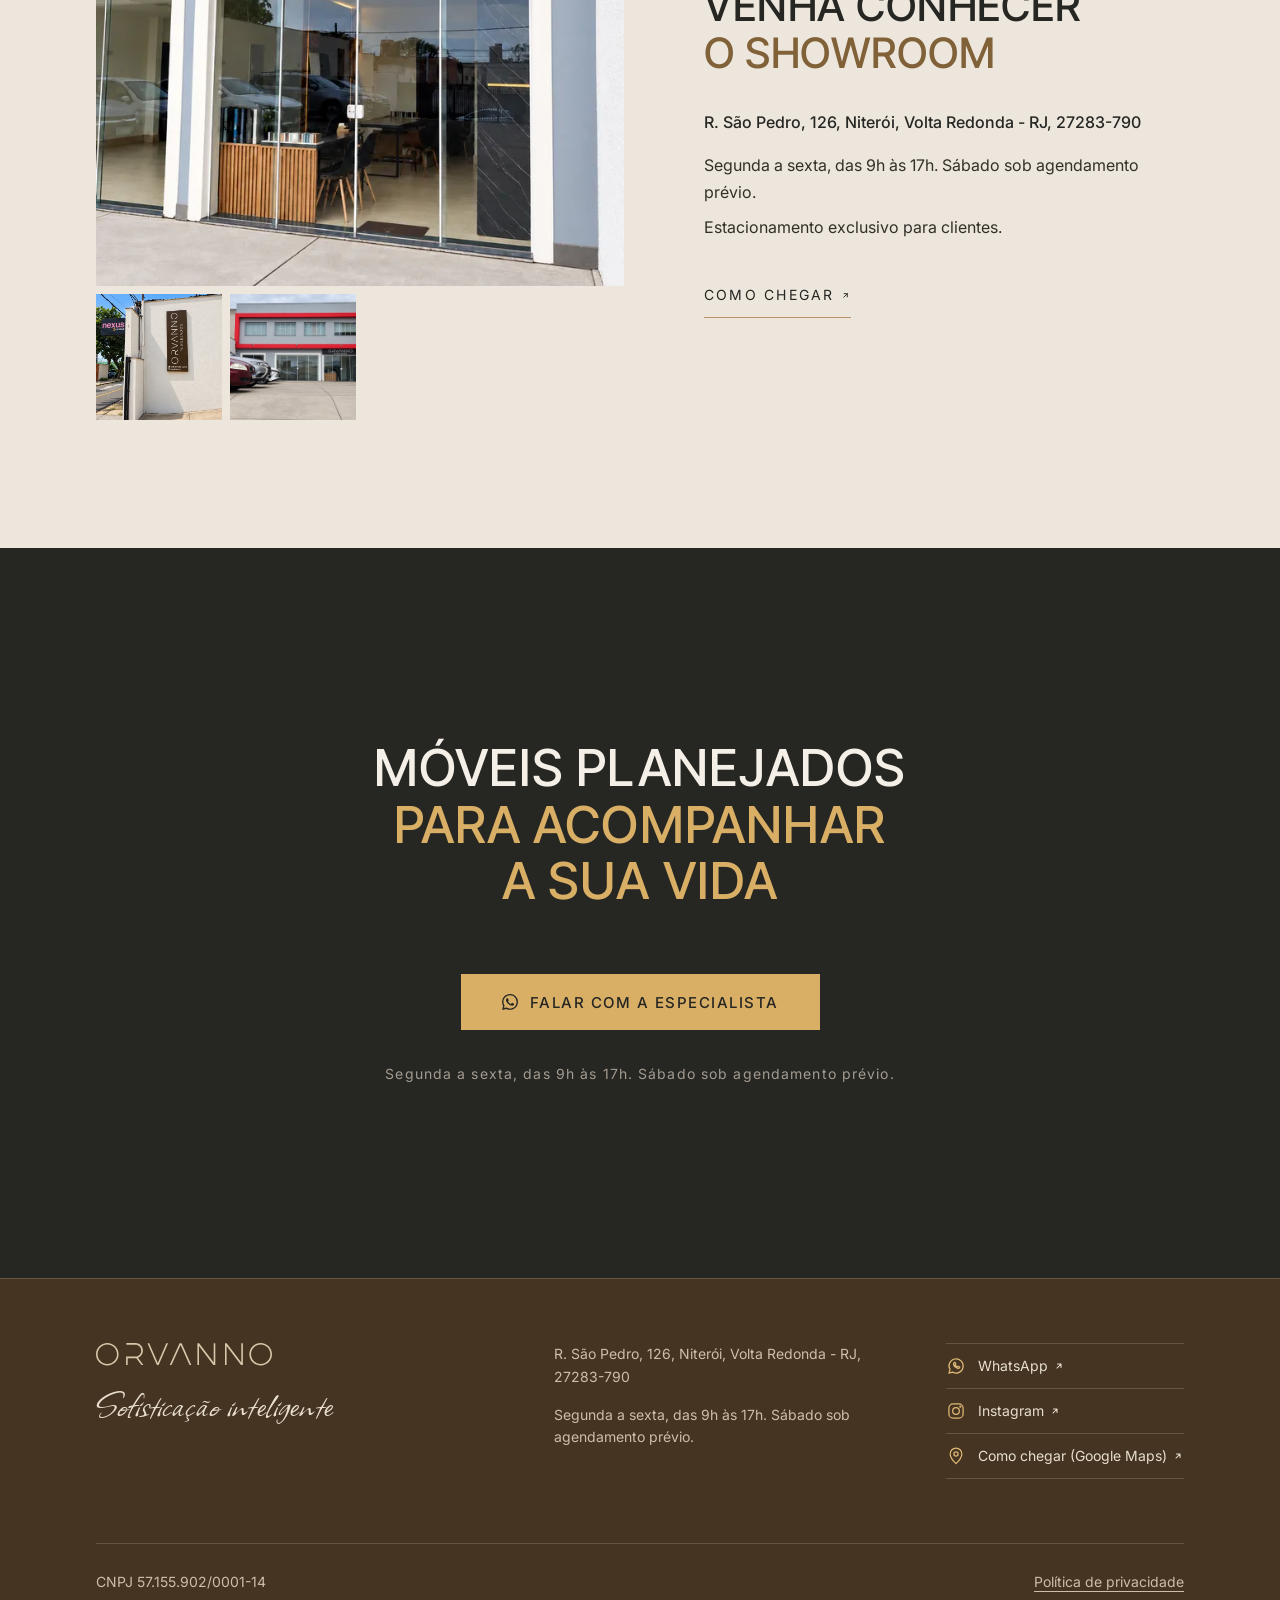
==== commit c04a2fef: "Depoimento: uma aspa só, alinhada com o texto e fora do filete" ====
--- a/index.html
+++ b/index.html
@@ -299,7 +299,7 @@
             <div class="curation-proof">
               <p class="rating rating-lg"><span class="rating-score">5,0<span class="rating-stars" aria-hidden="true">★★★★★</span></span></p>
               <blockquote class="curation-summary curation-quote">
-                <p>“Móveis de excelente qualidade e um atendimento maravilhoso! Iris muito atenciosa e prestativa. Com certeza indicarei para outros clientes.”</p>
+                <p>Móveis de excelente qualidade e um atendimento maravilhoso! Iris muito atenciosa e prestativa. Com certeza indicarei para outros clientes.</p>
                 <footer class="curation-quote-author"><cite>Beatriz Almeida</cite></footer>
               </blockquote>
               <p class="curation-link"><a href="https://www.google.com/maps/search/?api=1&amp;query=Orvanno%20Planejados%2C%20R.%20S%C3%A3o%20Pedro%2C%20126%2C%20Volta%20Redonda%20-%20RJ" target="_blank" rel="noopener">Ver as avaliações no Google</a></p>
--- a/css/sections/curation.css
+++ b/css/sections/curation.css
@@ -49,7 +49,7 @@
   content: "\201C";
   position: absolute;
   top: -0.1em;
-  left: var(--space-s);
+  left: var(--space-l);
   color: rgba(var(--accent), 0.5);
   font-family: Georgia, "Times New Roman", serif;
   font-size: 4.5rem;
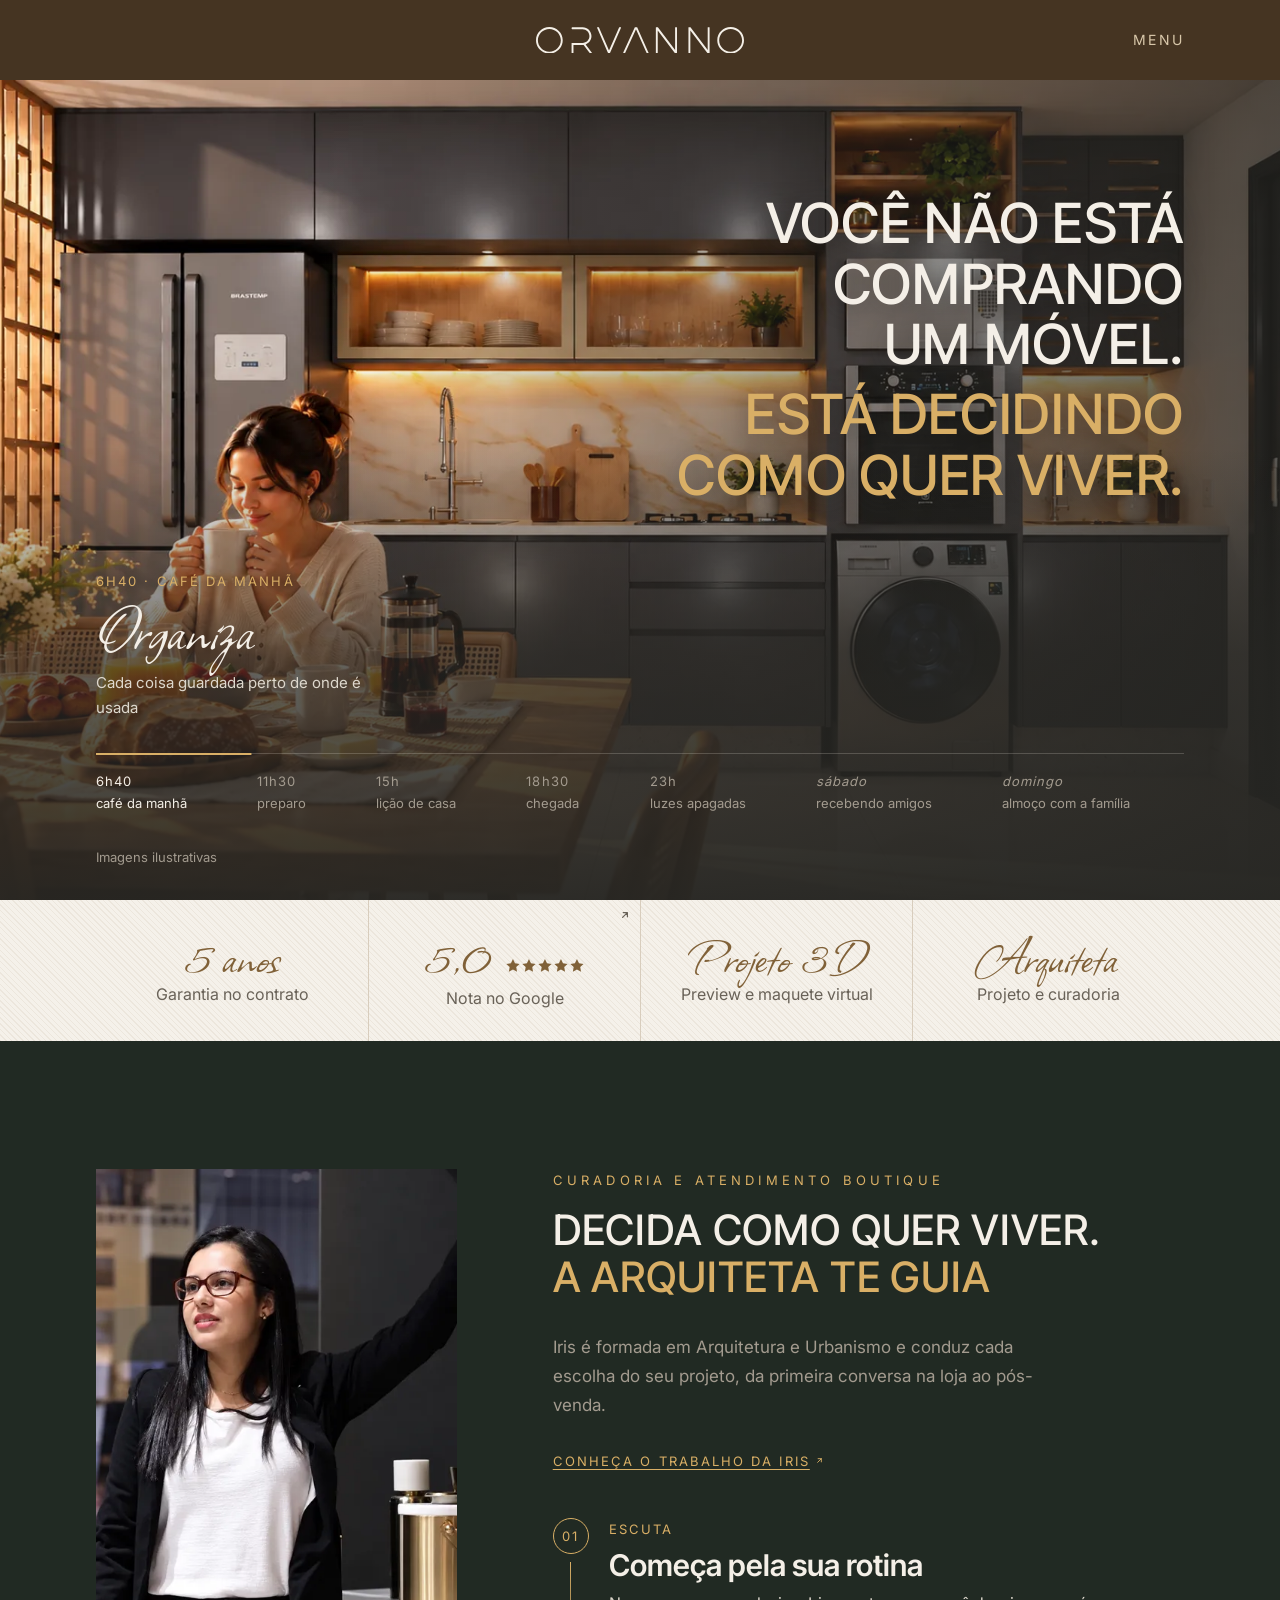
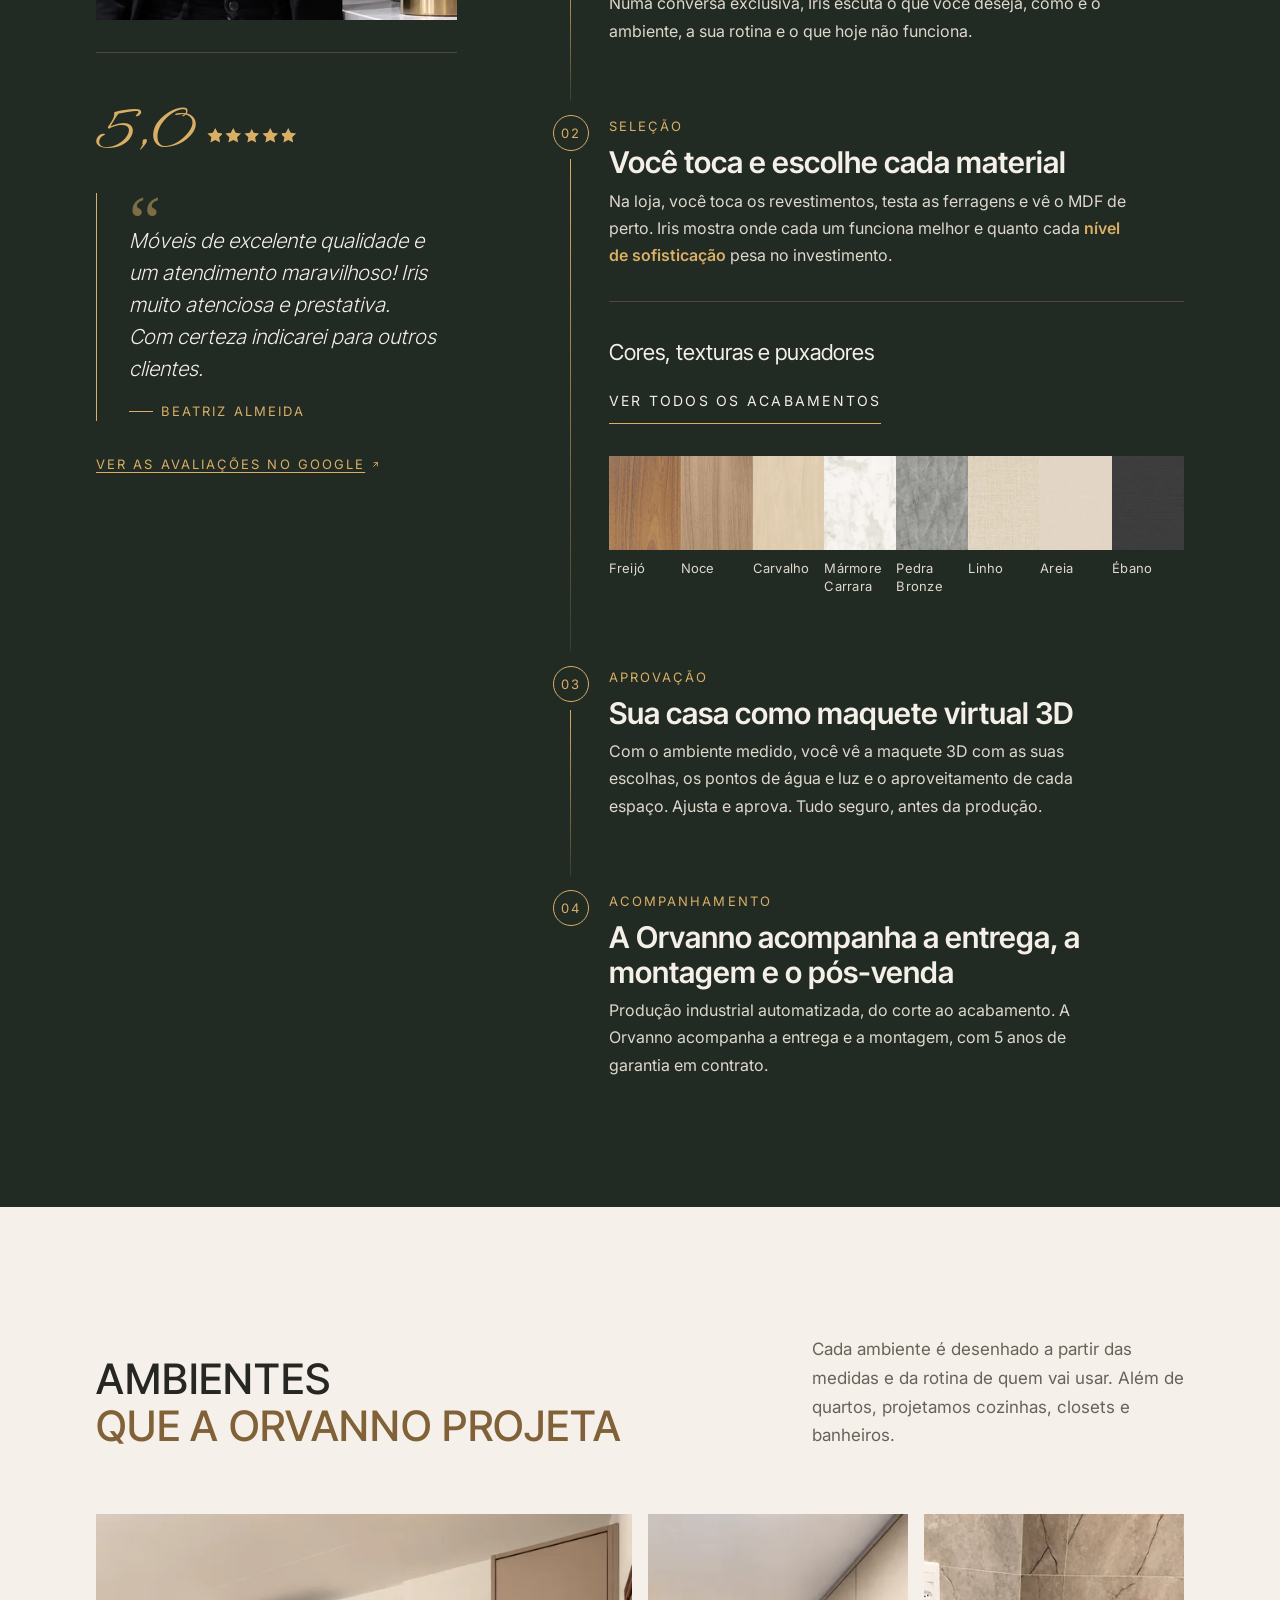
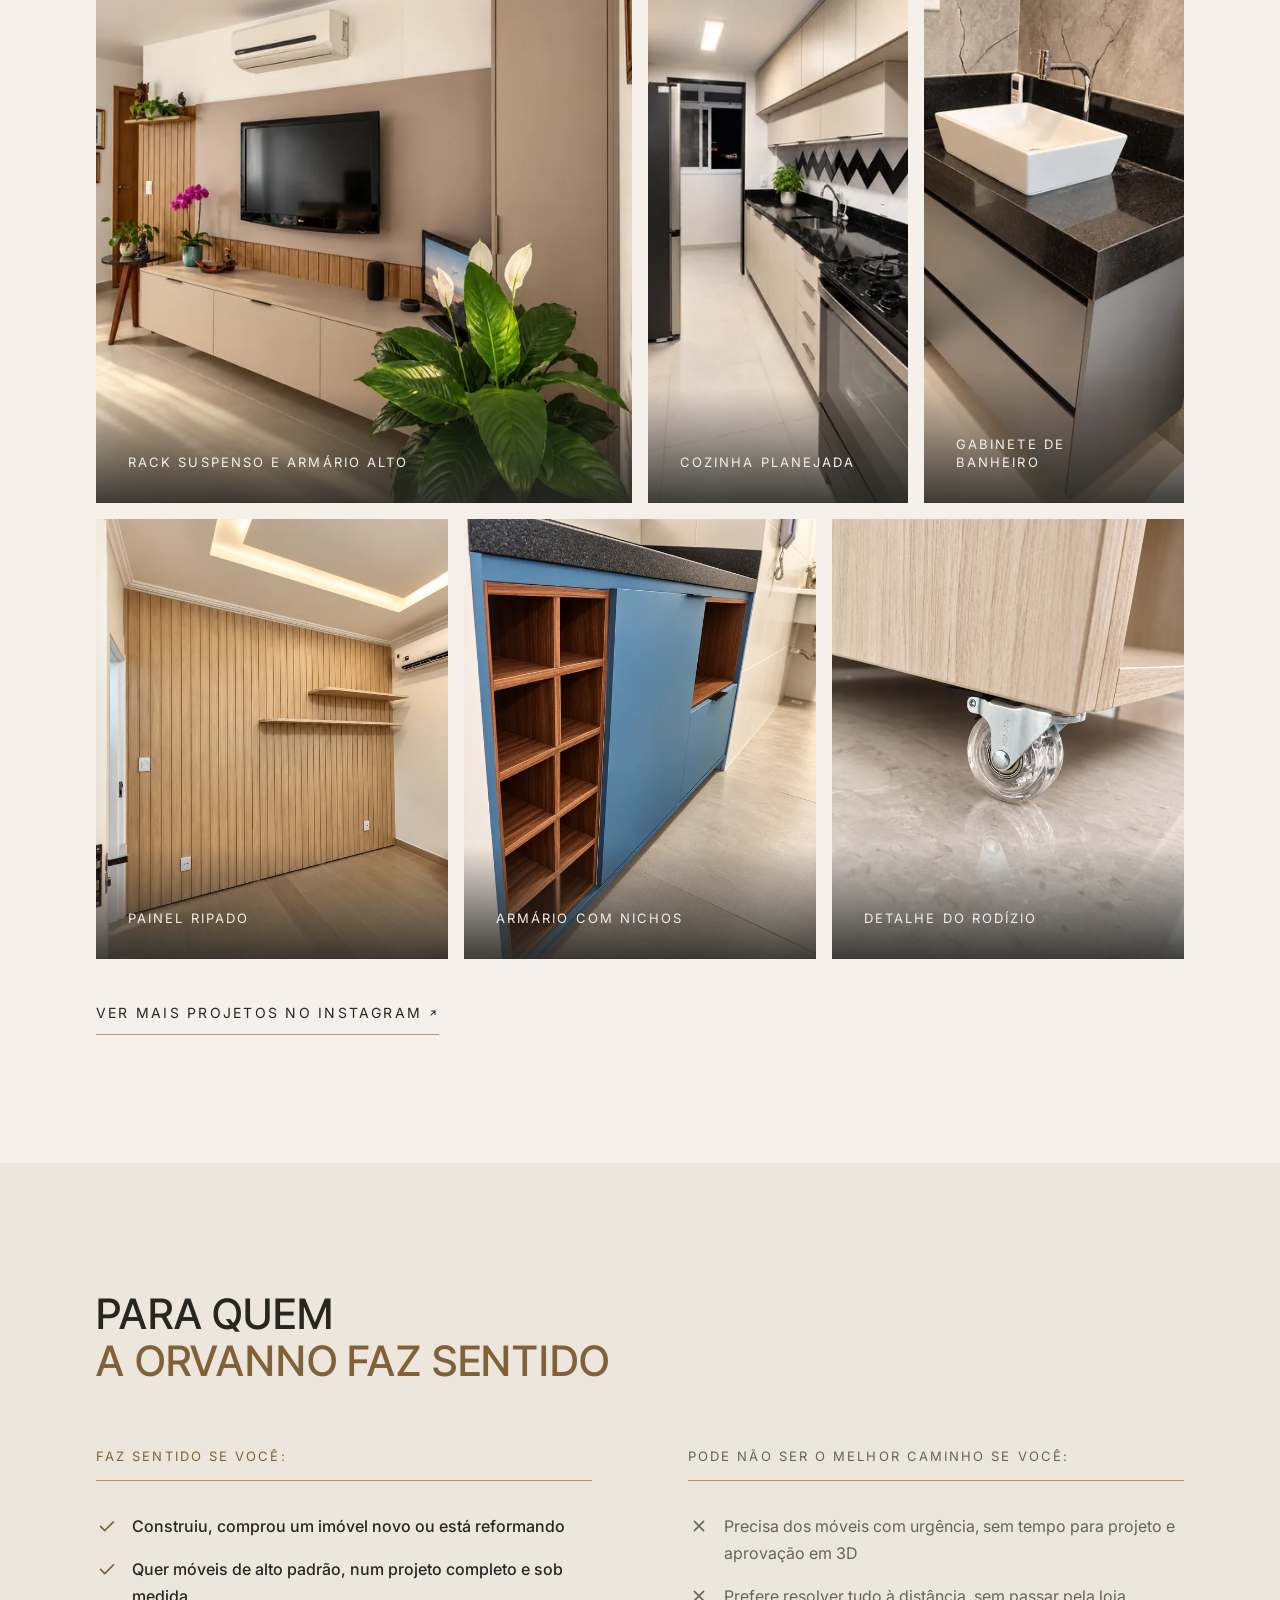
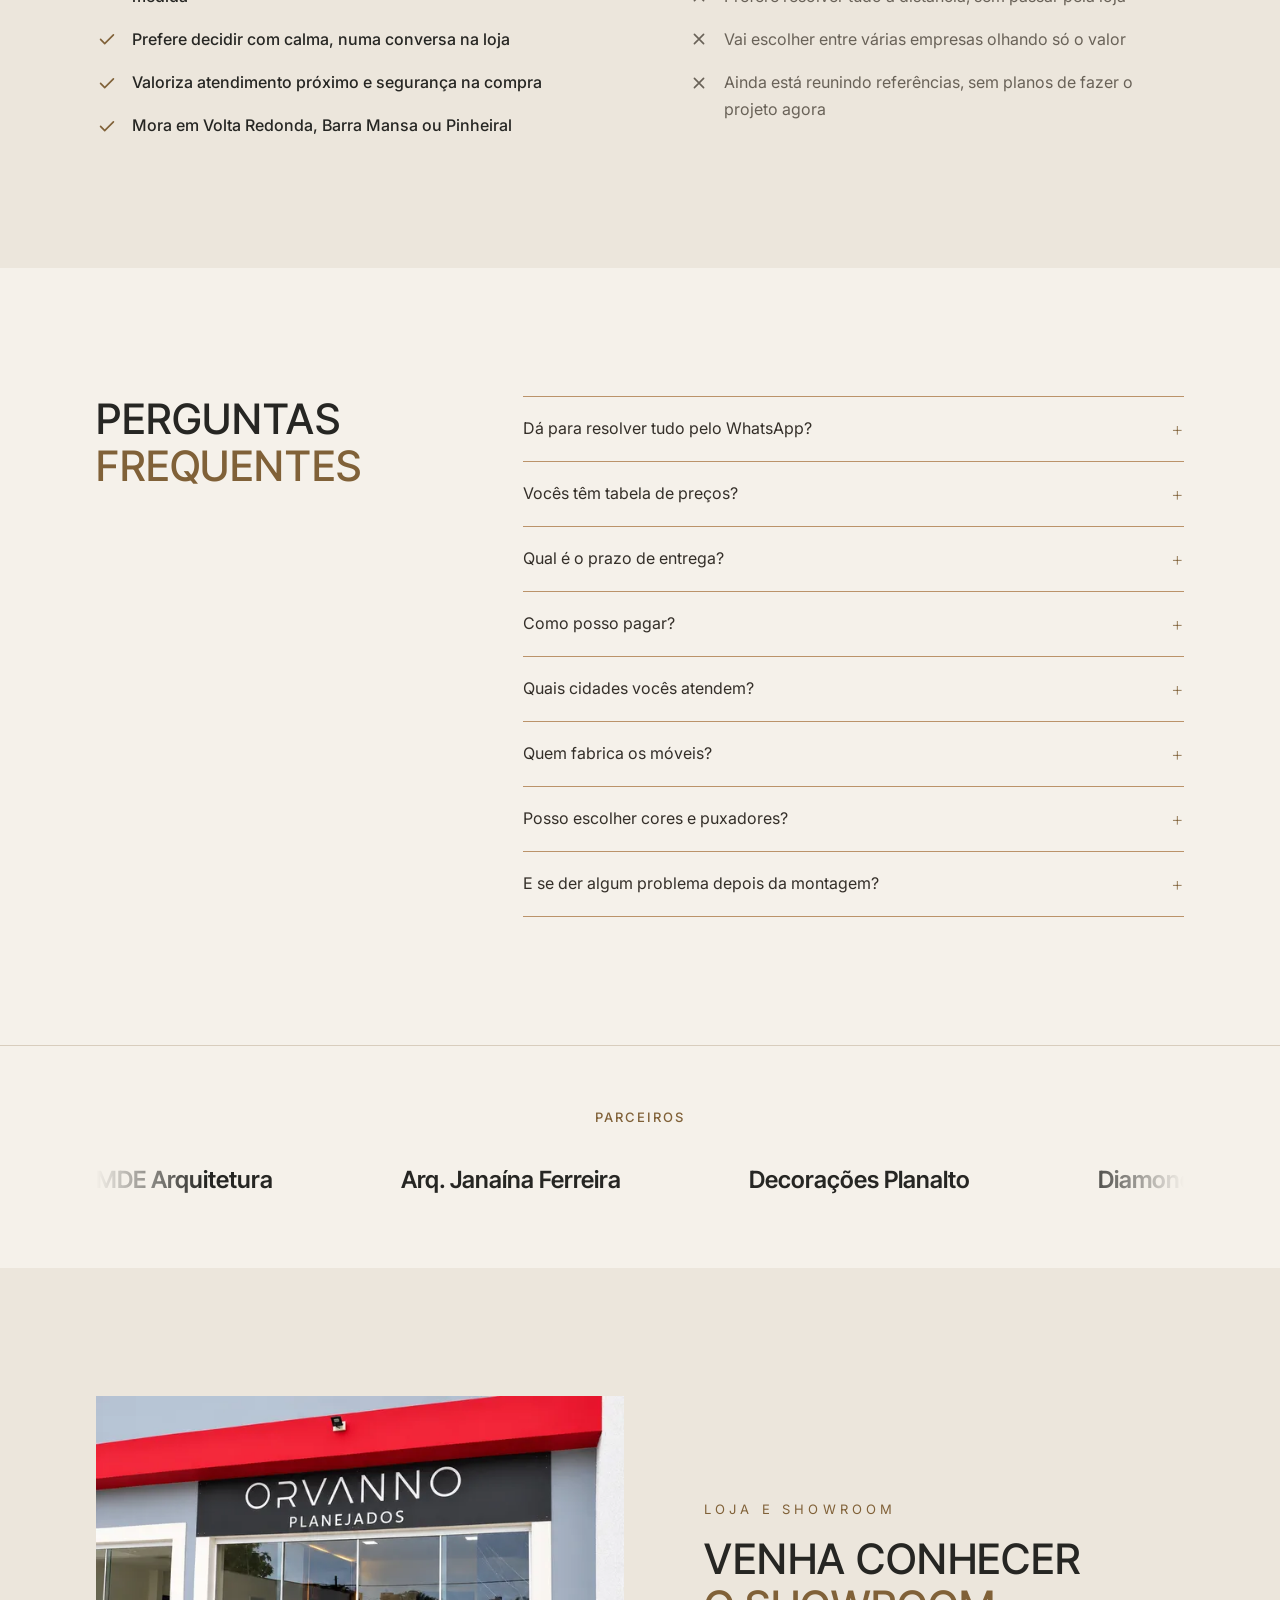
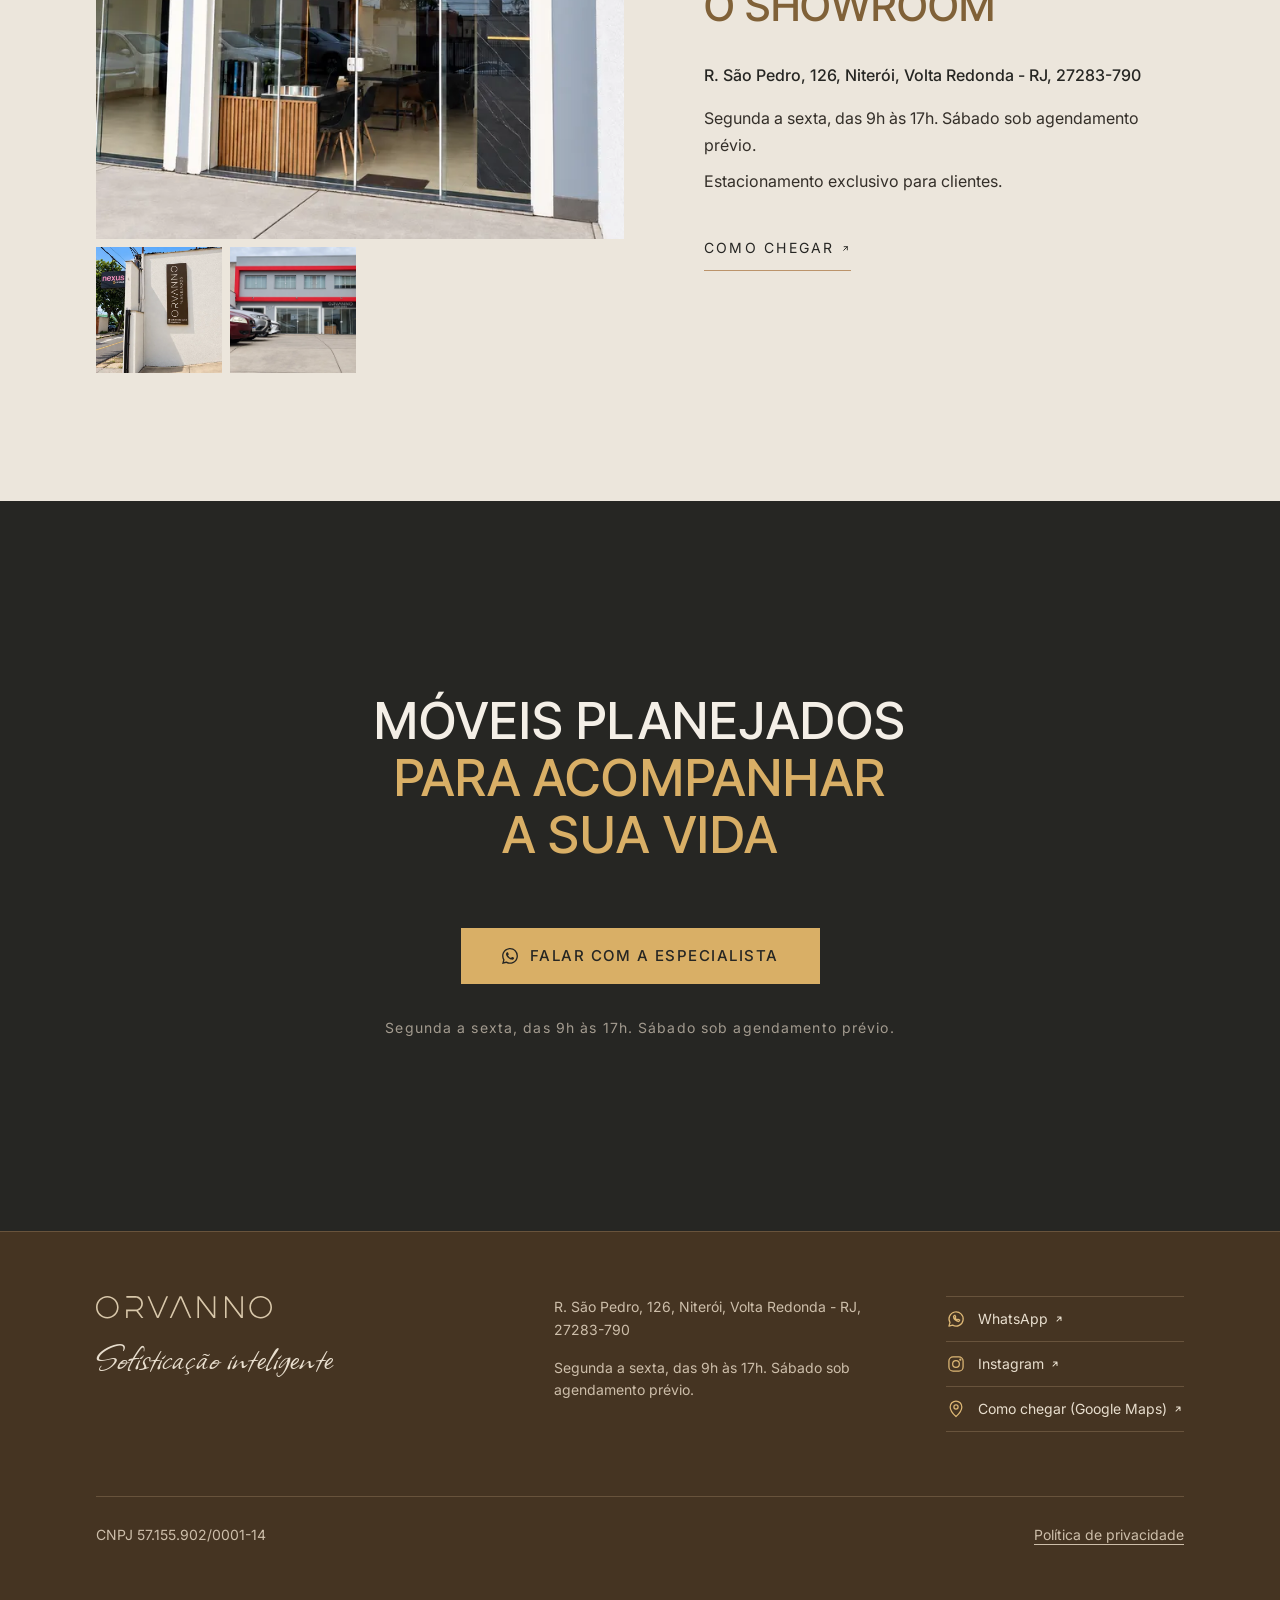
==== commit eb5b67e0: "Curadoria: título "Decida como quer viver. A arquiteta te guia"" ====
--- a/index.html
+++ b/index.html
@@ -307,7 +307,7 @@
           </aside>
           <div class="curation-main">
             <p class="eyebrow">Curadoria e atendimento boutique</p>
-            <h2 class="section-title curation-title">Decida como quer viver, <span class="title-turn">com a ajuda da arquiteta</span></h2>
+            <h2 class="section-title curation-title">Decida como quer viver. <span class="title-turn">A arquiteta te guia</span></h2>
             <p class="lead curation-lead">Iris é formada em Arquitetura e Urbanismo e conduz cada escolha do seu projeto, da primeira conversa na loja ao pós-venda.</p>
             <p class="curation-link curation-site"><a href="https://irisvieiraarquitetura.com.br/" target="_blank" rel="noopener">Conheça o trabalho da Iris</a></p>
             <ol class="curation-steps">
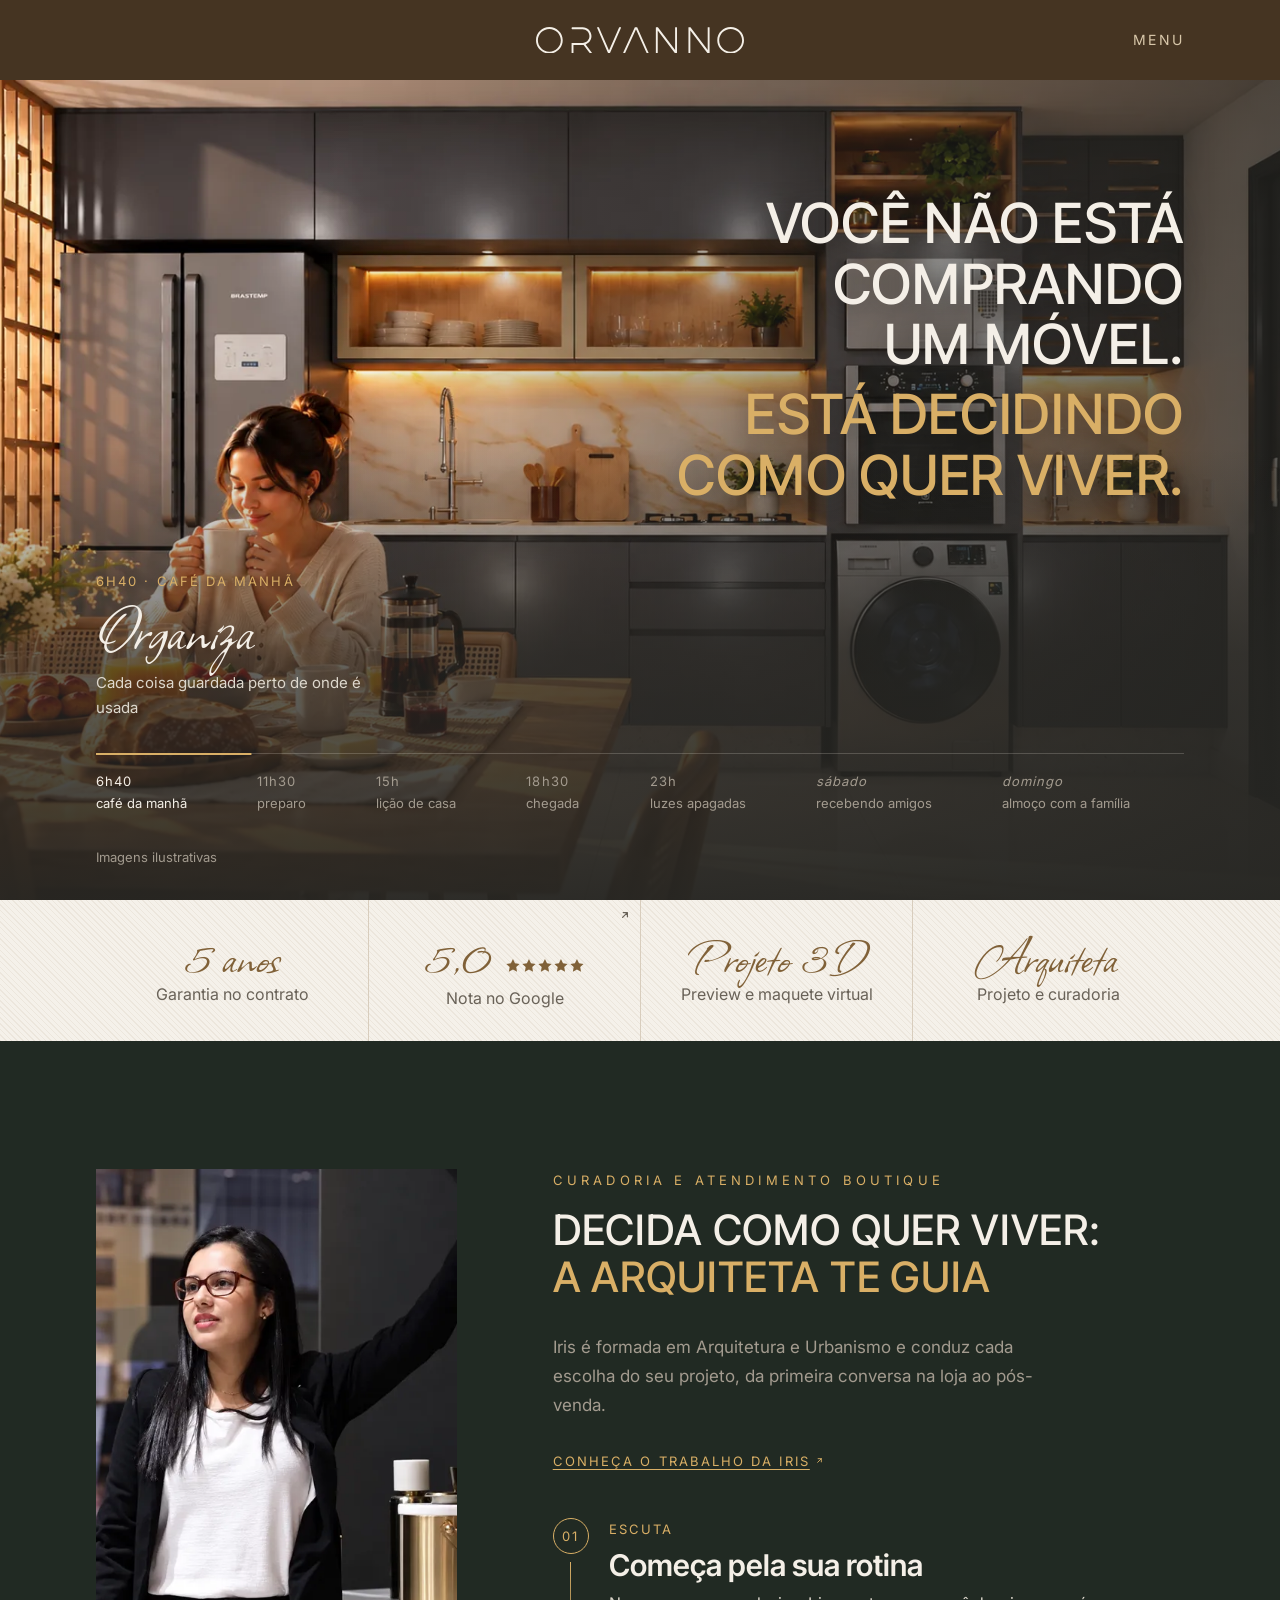
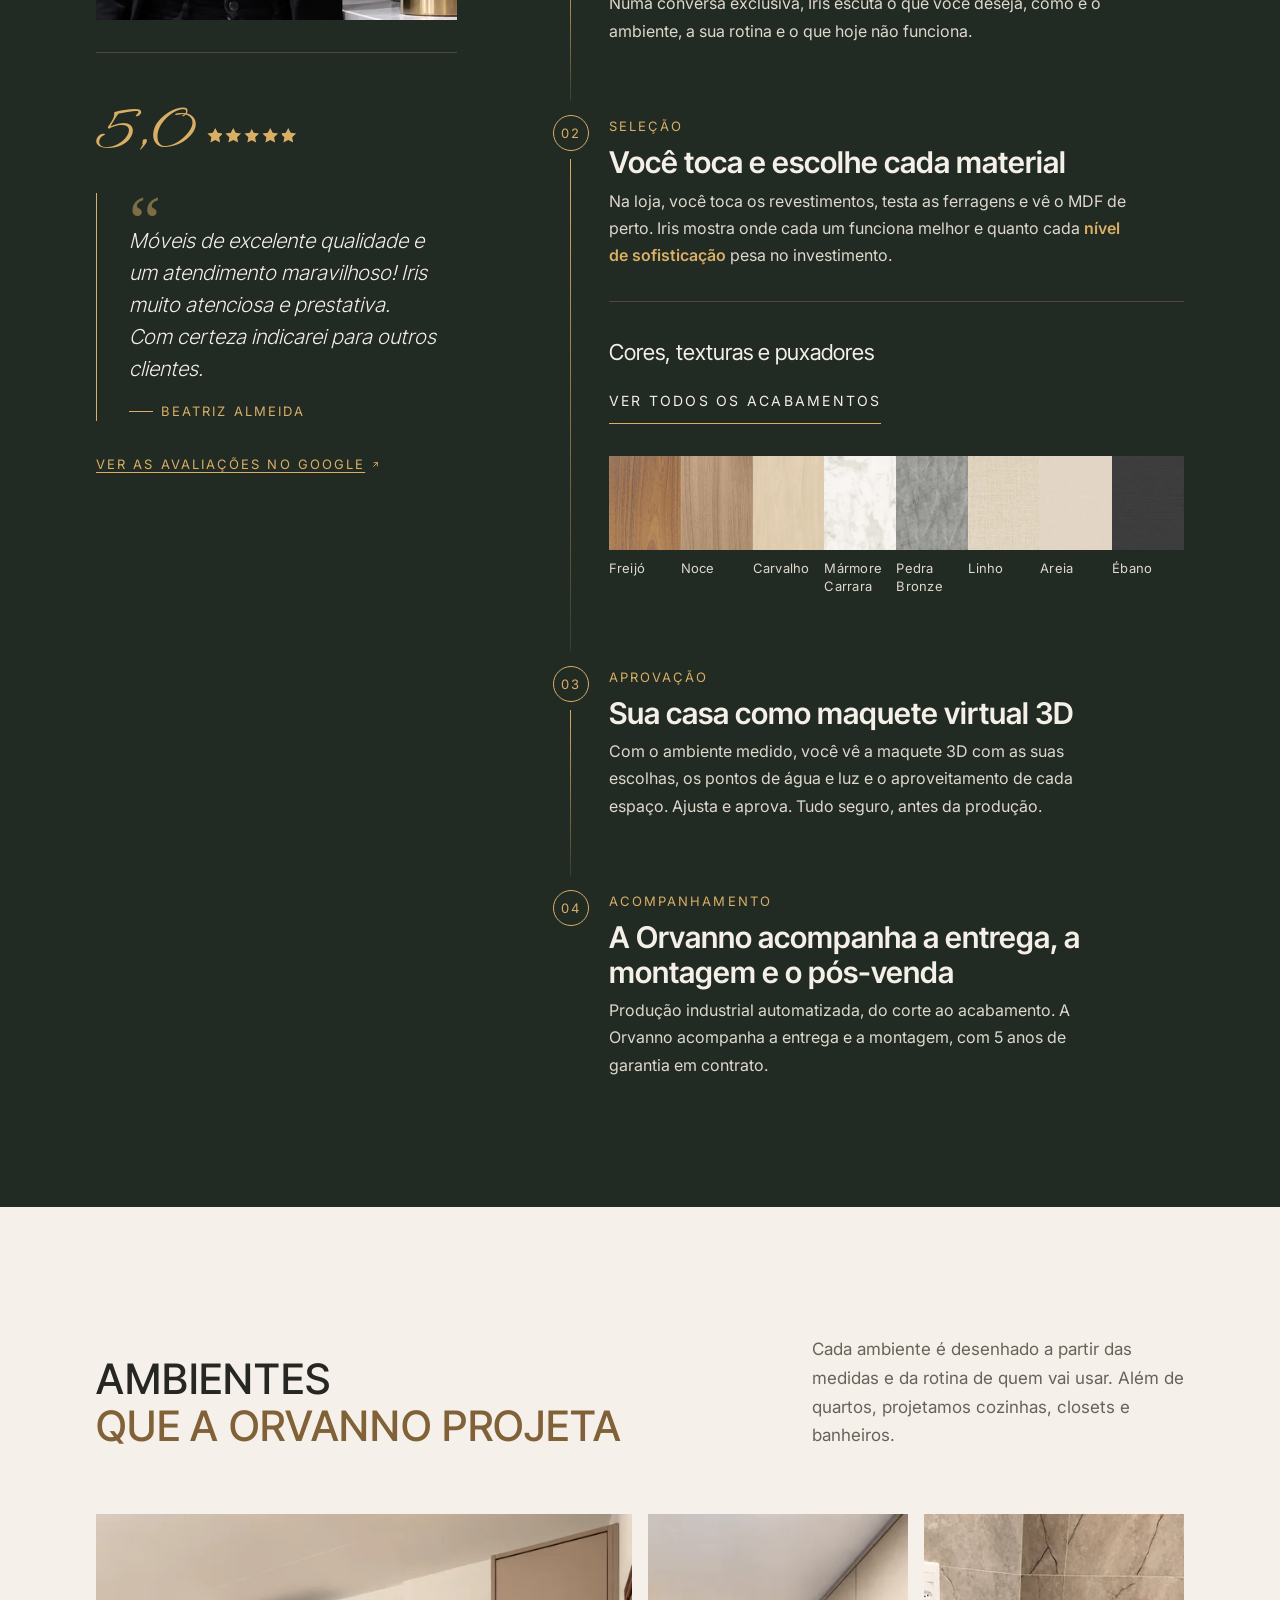
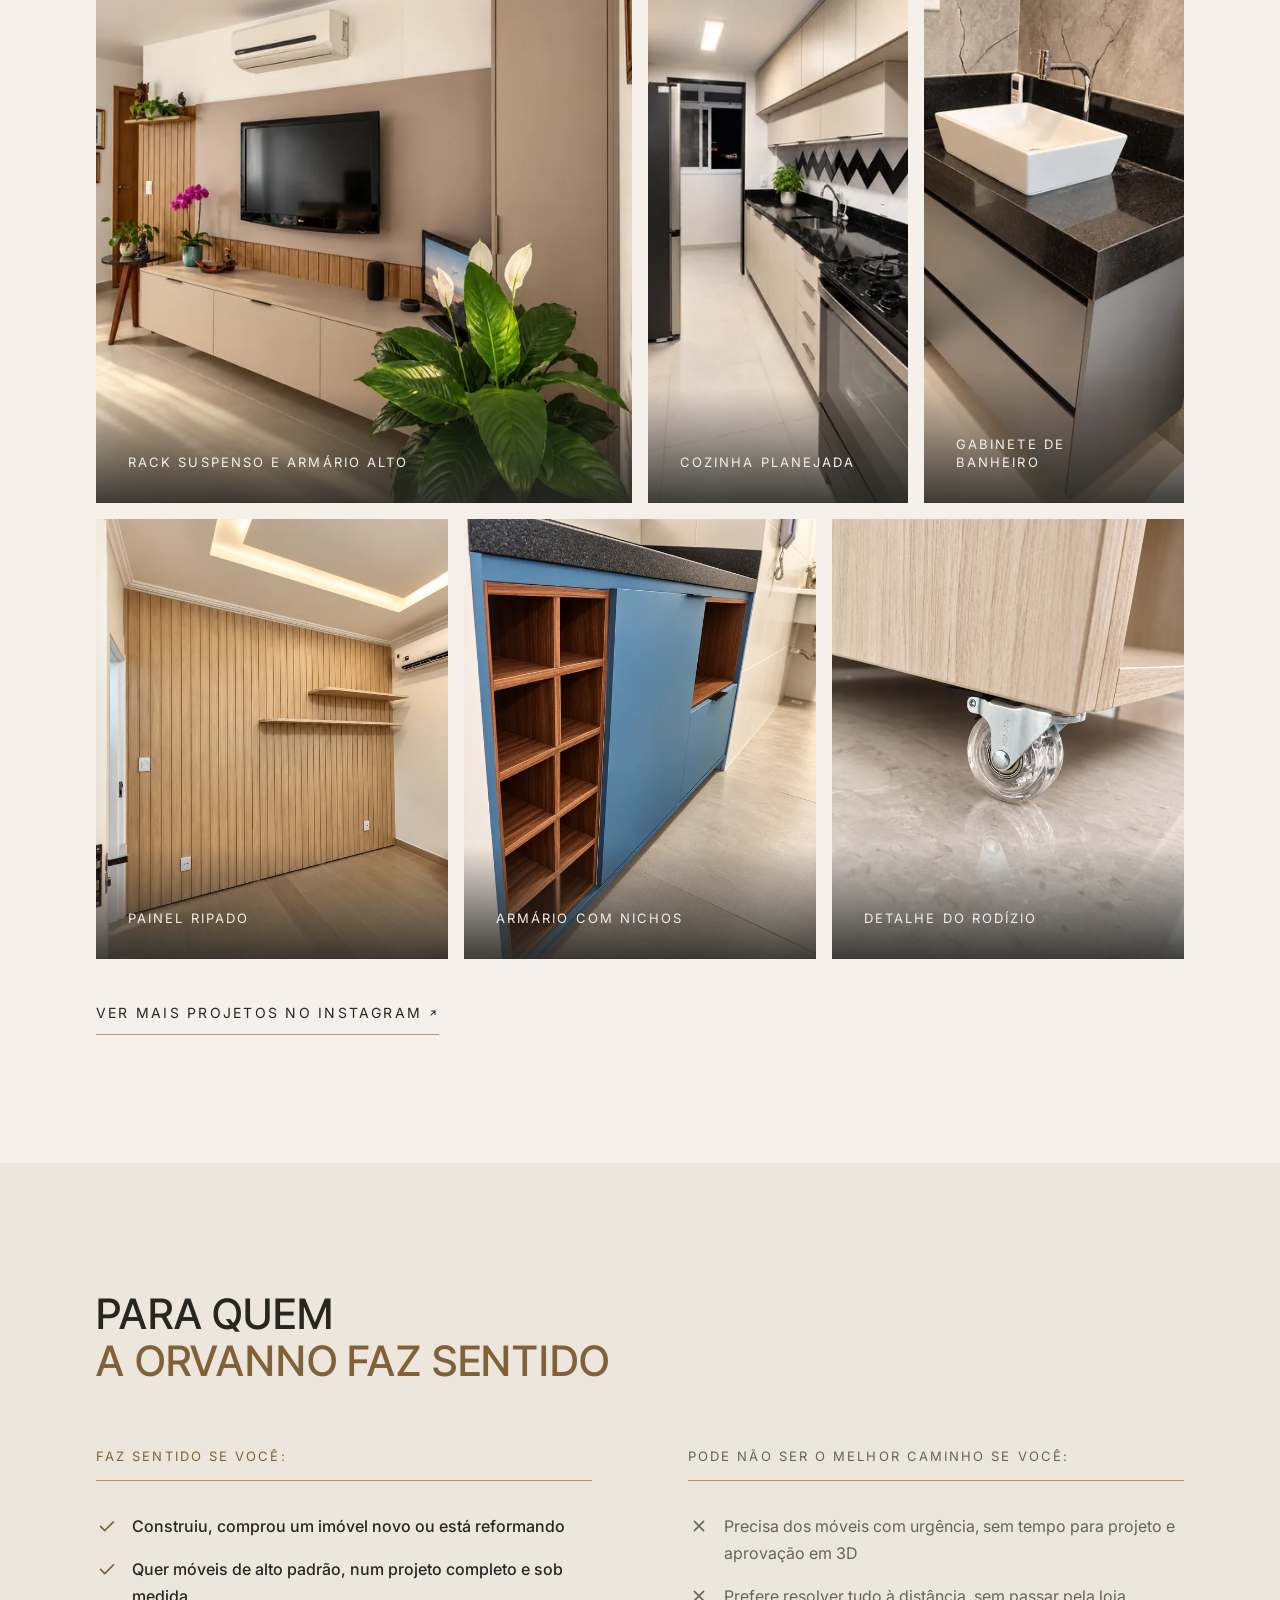
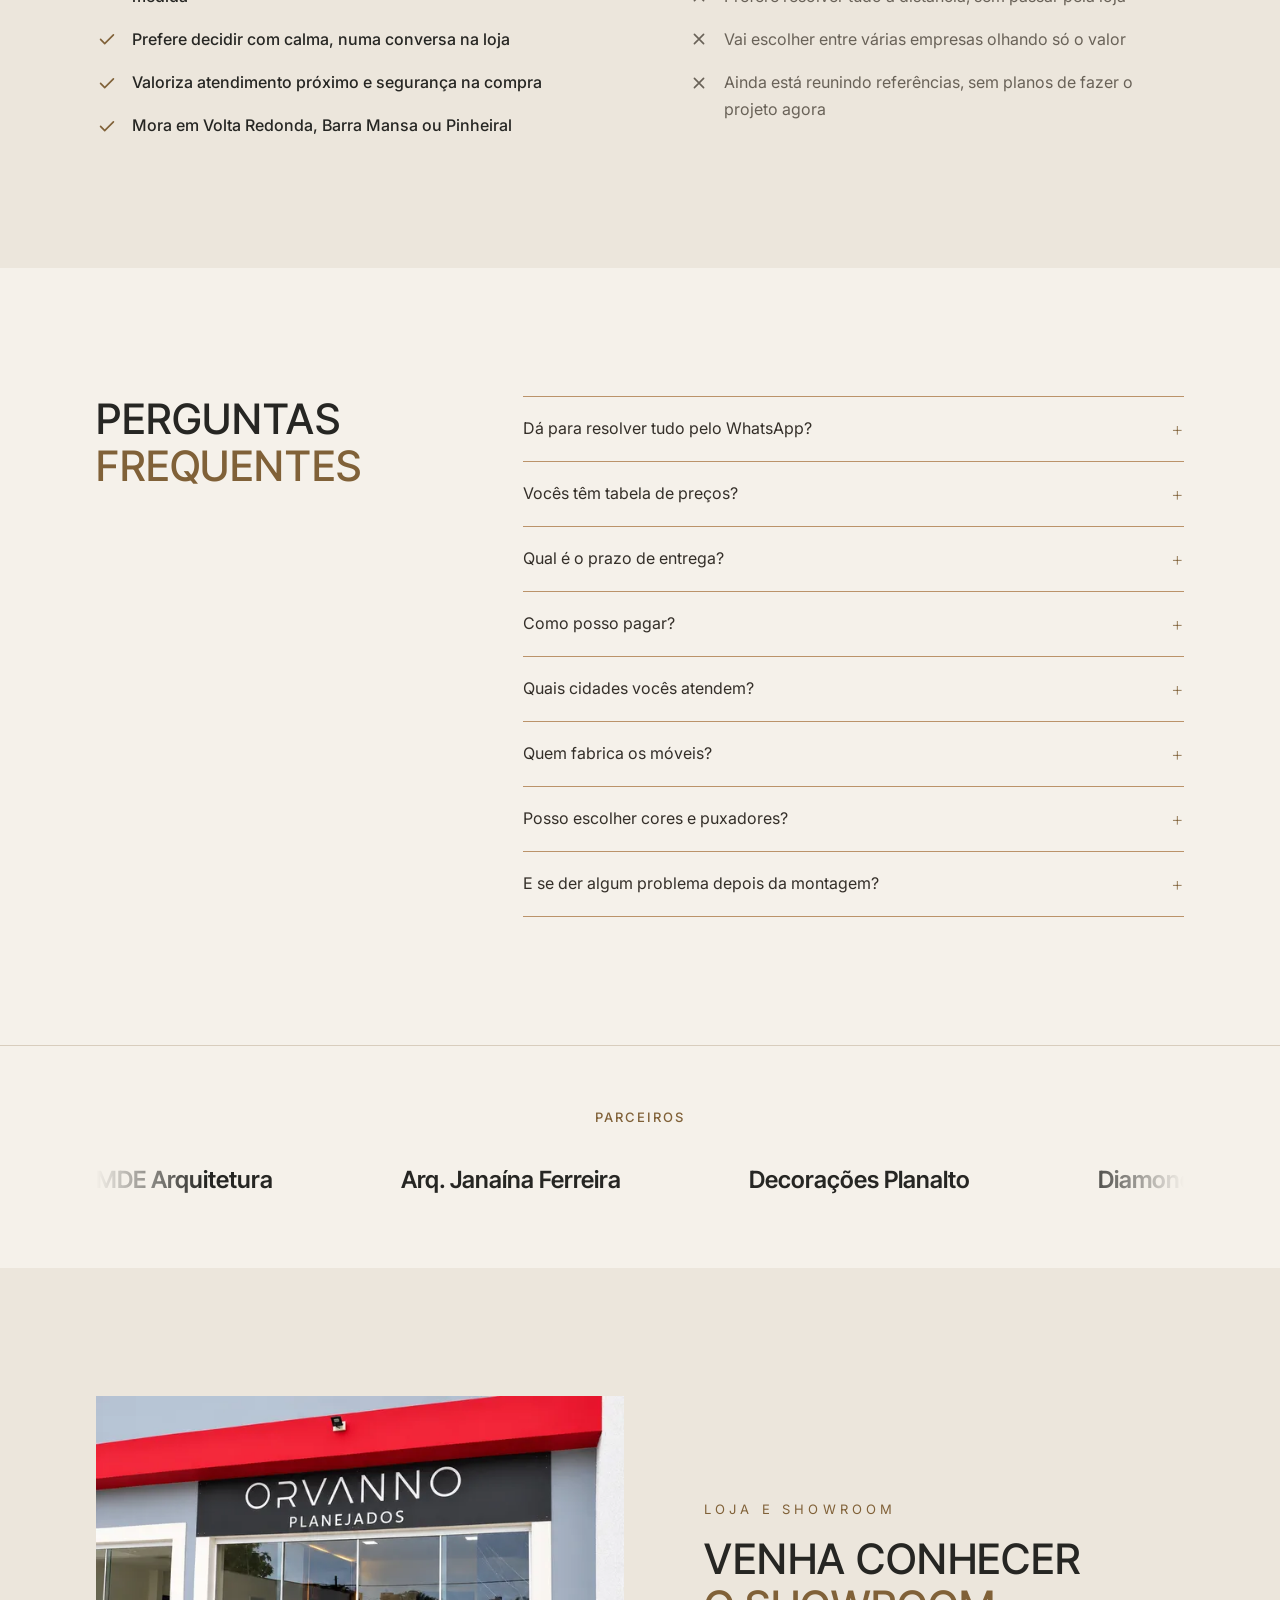
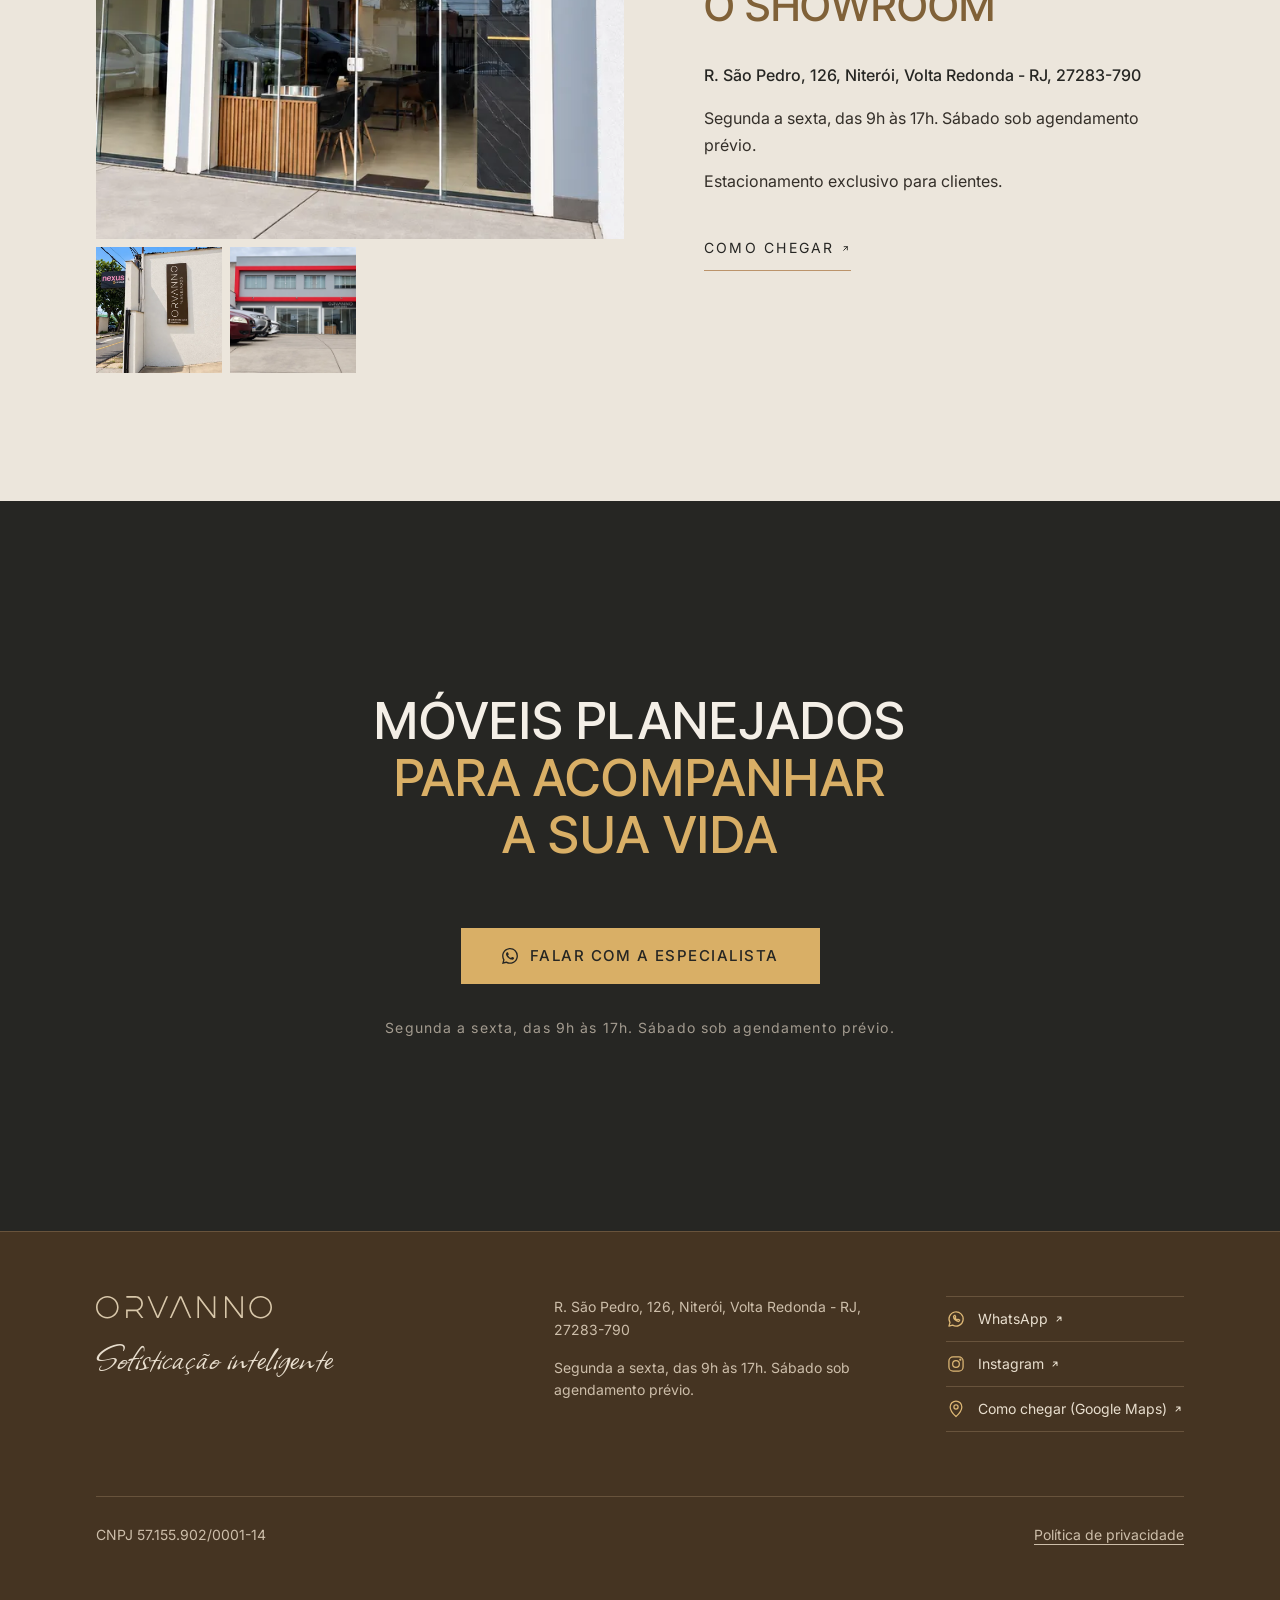
==== commit 8d32437d: "Curadoria: título "Decida como quer viver: a arquiteta te guia"" ====
--- a/index.html
+++ b/index.html
@@ -307,7 +307,7 @@
           </aside>
           <div class="curation-main">
             <p class="eyebrow">Curadoria e atendimento boutique</p>
-            <h2 class="section-title curation-title">Decida como quer viver. <span class="title-turn">A arquiteta te guia</span></h2>
+            <h2 class="section-title curation-title">Decida como quer viver: <span class="title-turn">a arquiteta te guia</span></h2>
             <p class="lead curation-lead">Iris é formada em Arquitetura e Urbanismo e conduz cada escolha do seu projeto, da primeira conversa na loja ao pós-venda.</p>
             <p class="curation-link curation-site"><a href="https://irisvieiraarquitetura.com.br/" target="_blank" rel="noopener">Conheça o trabalho da Iris</a></p>
             <ol class="curation-steps">
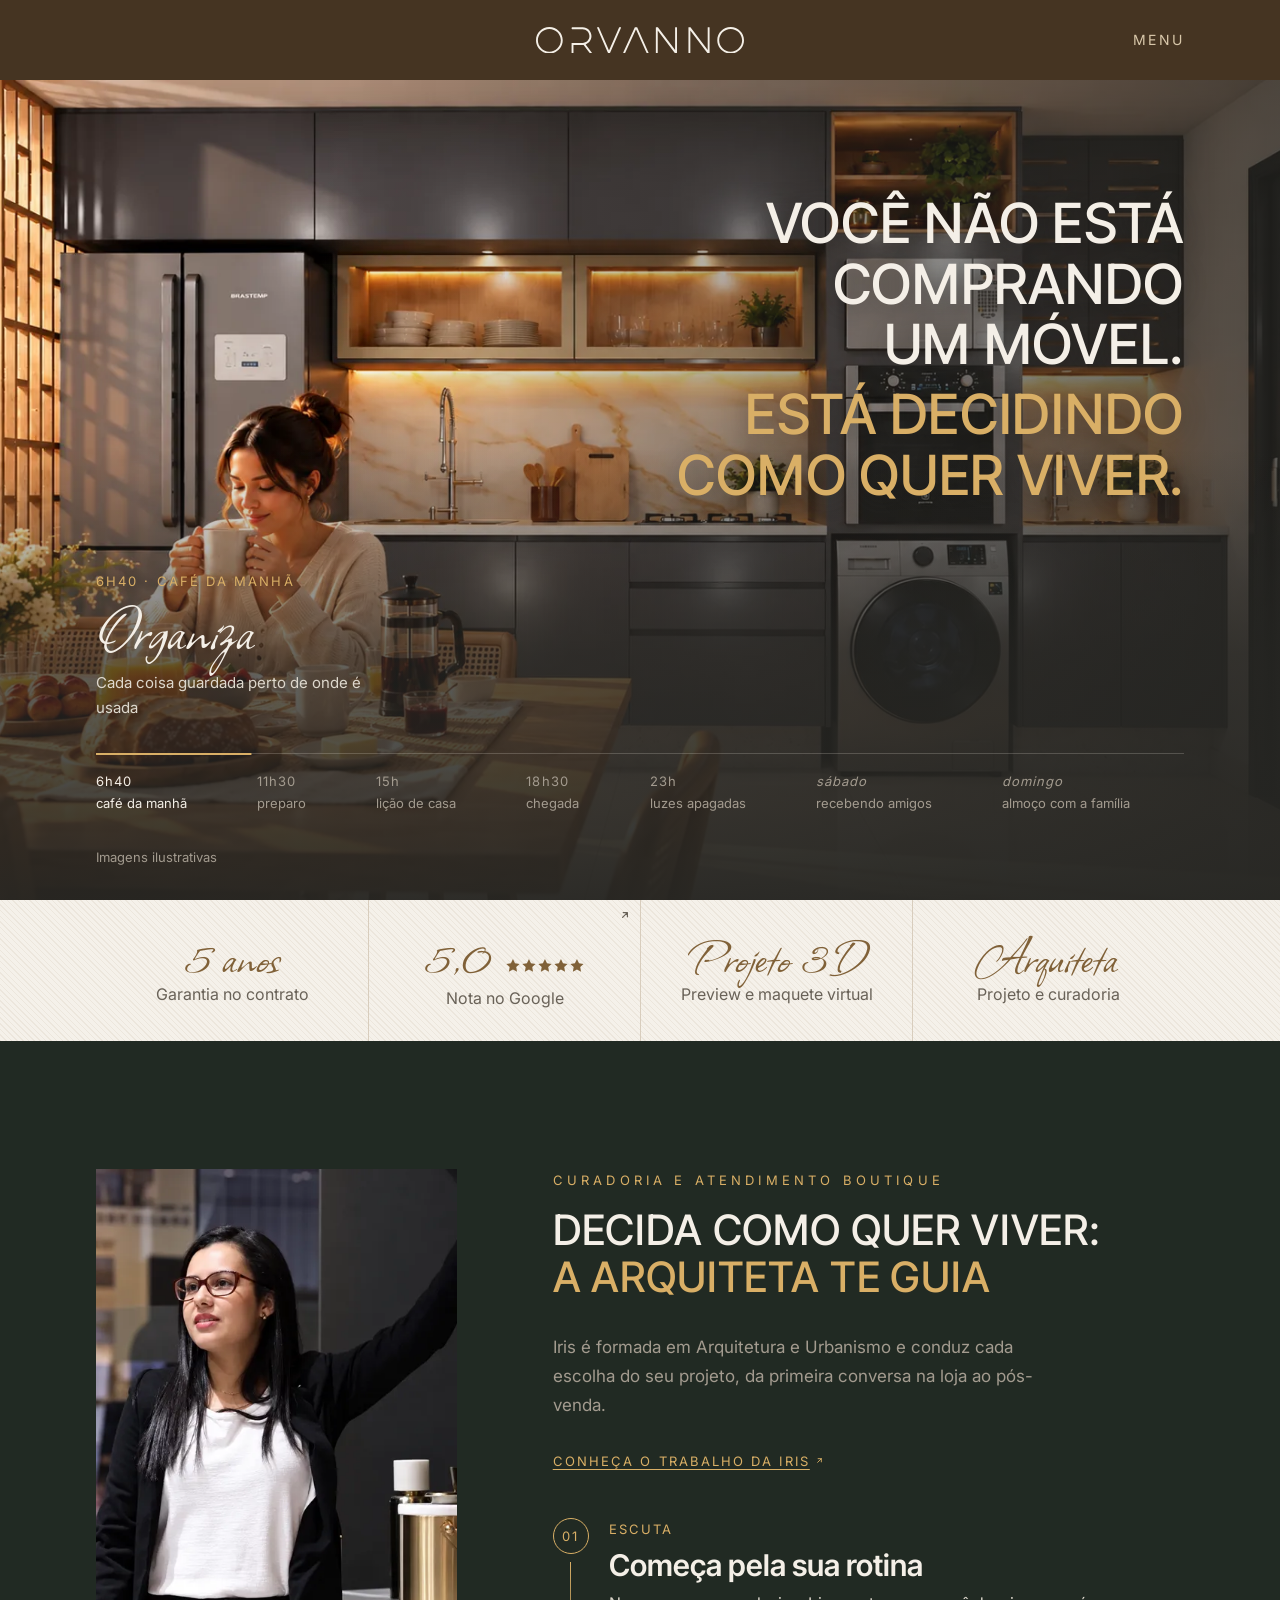
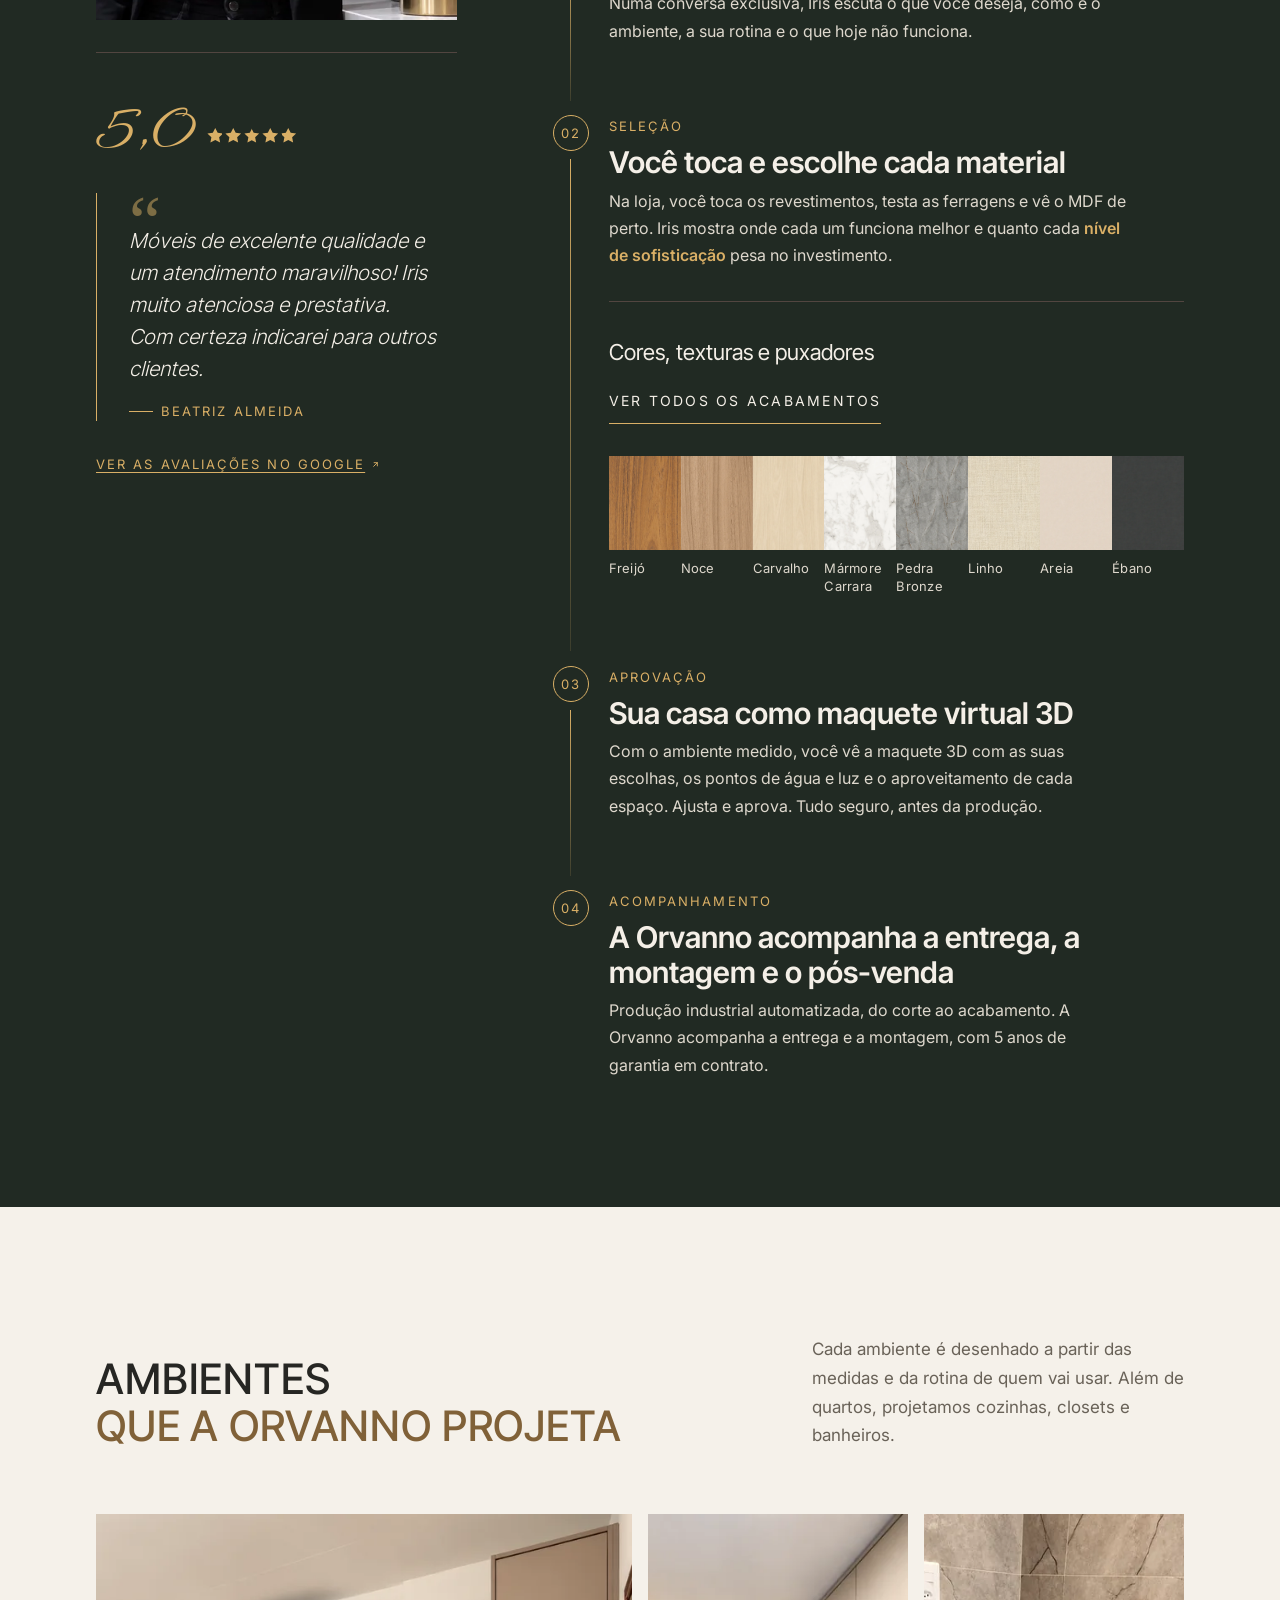
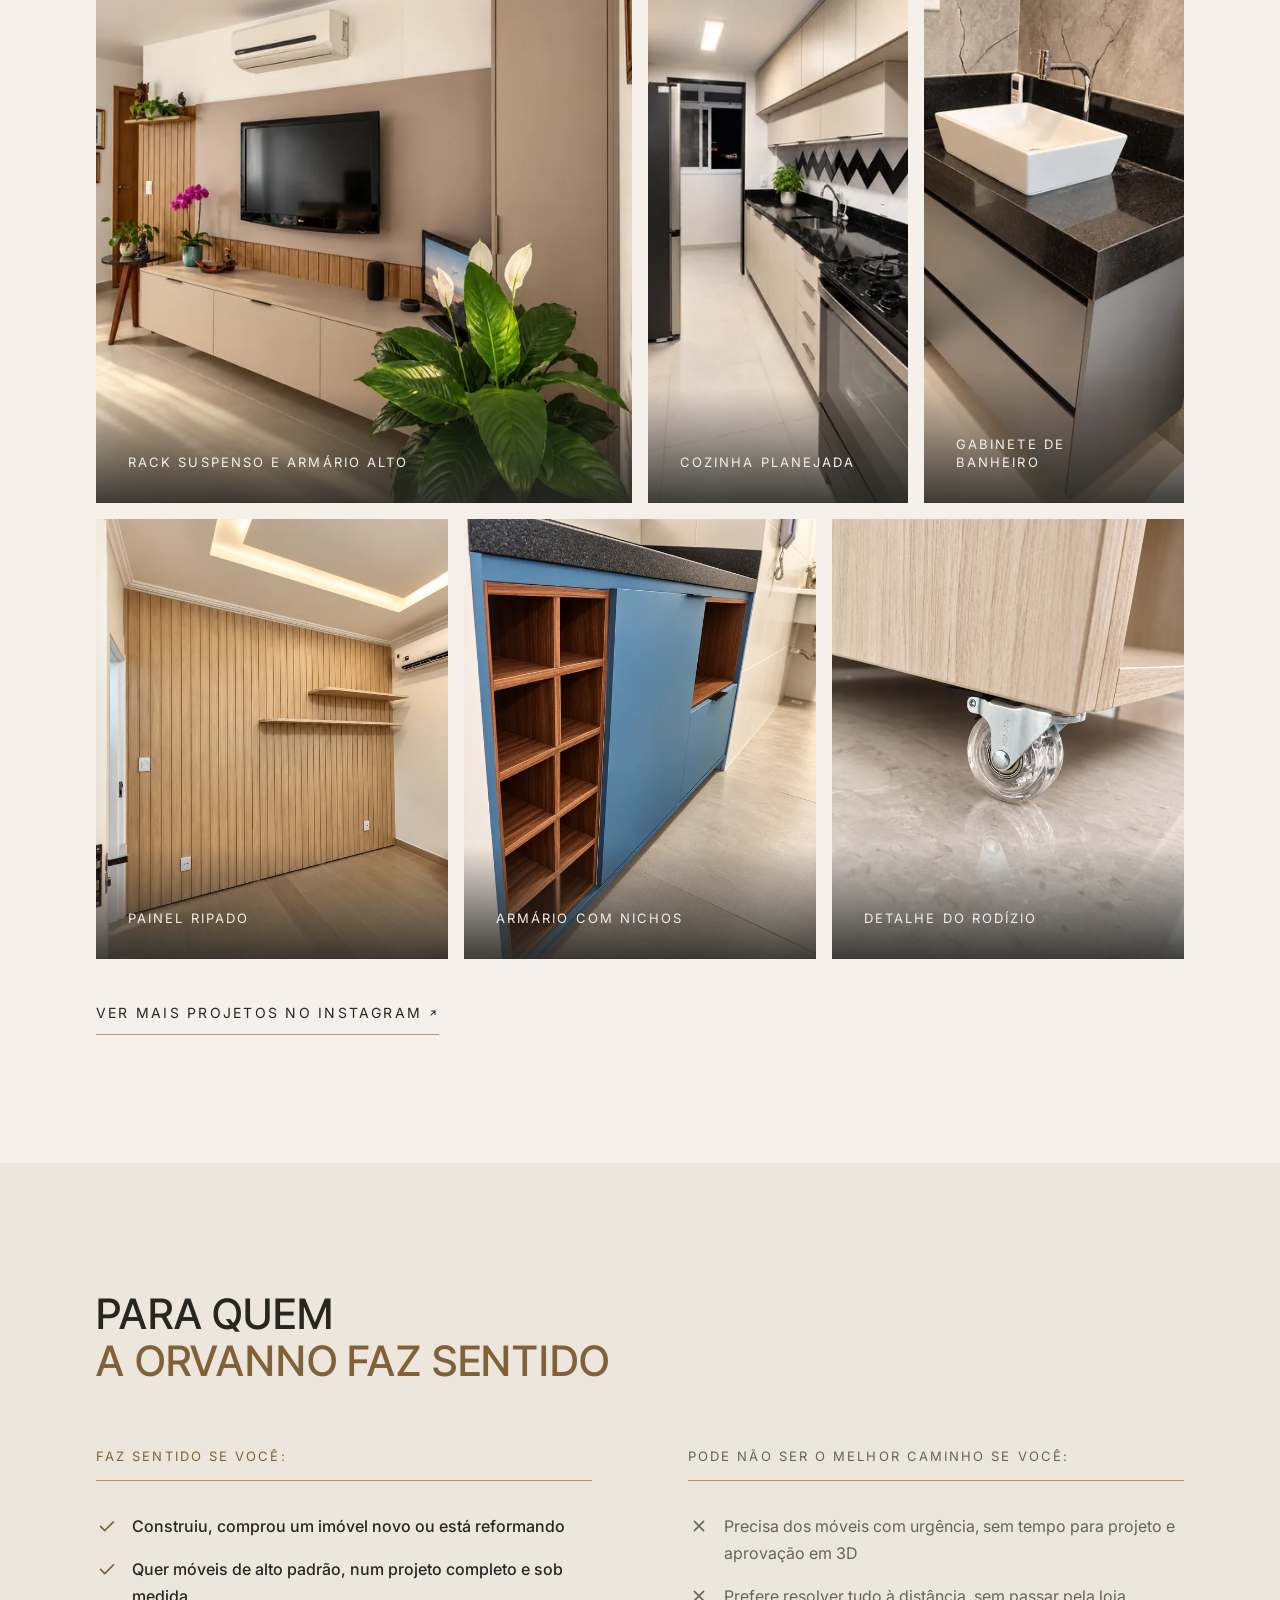
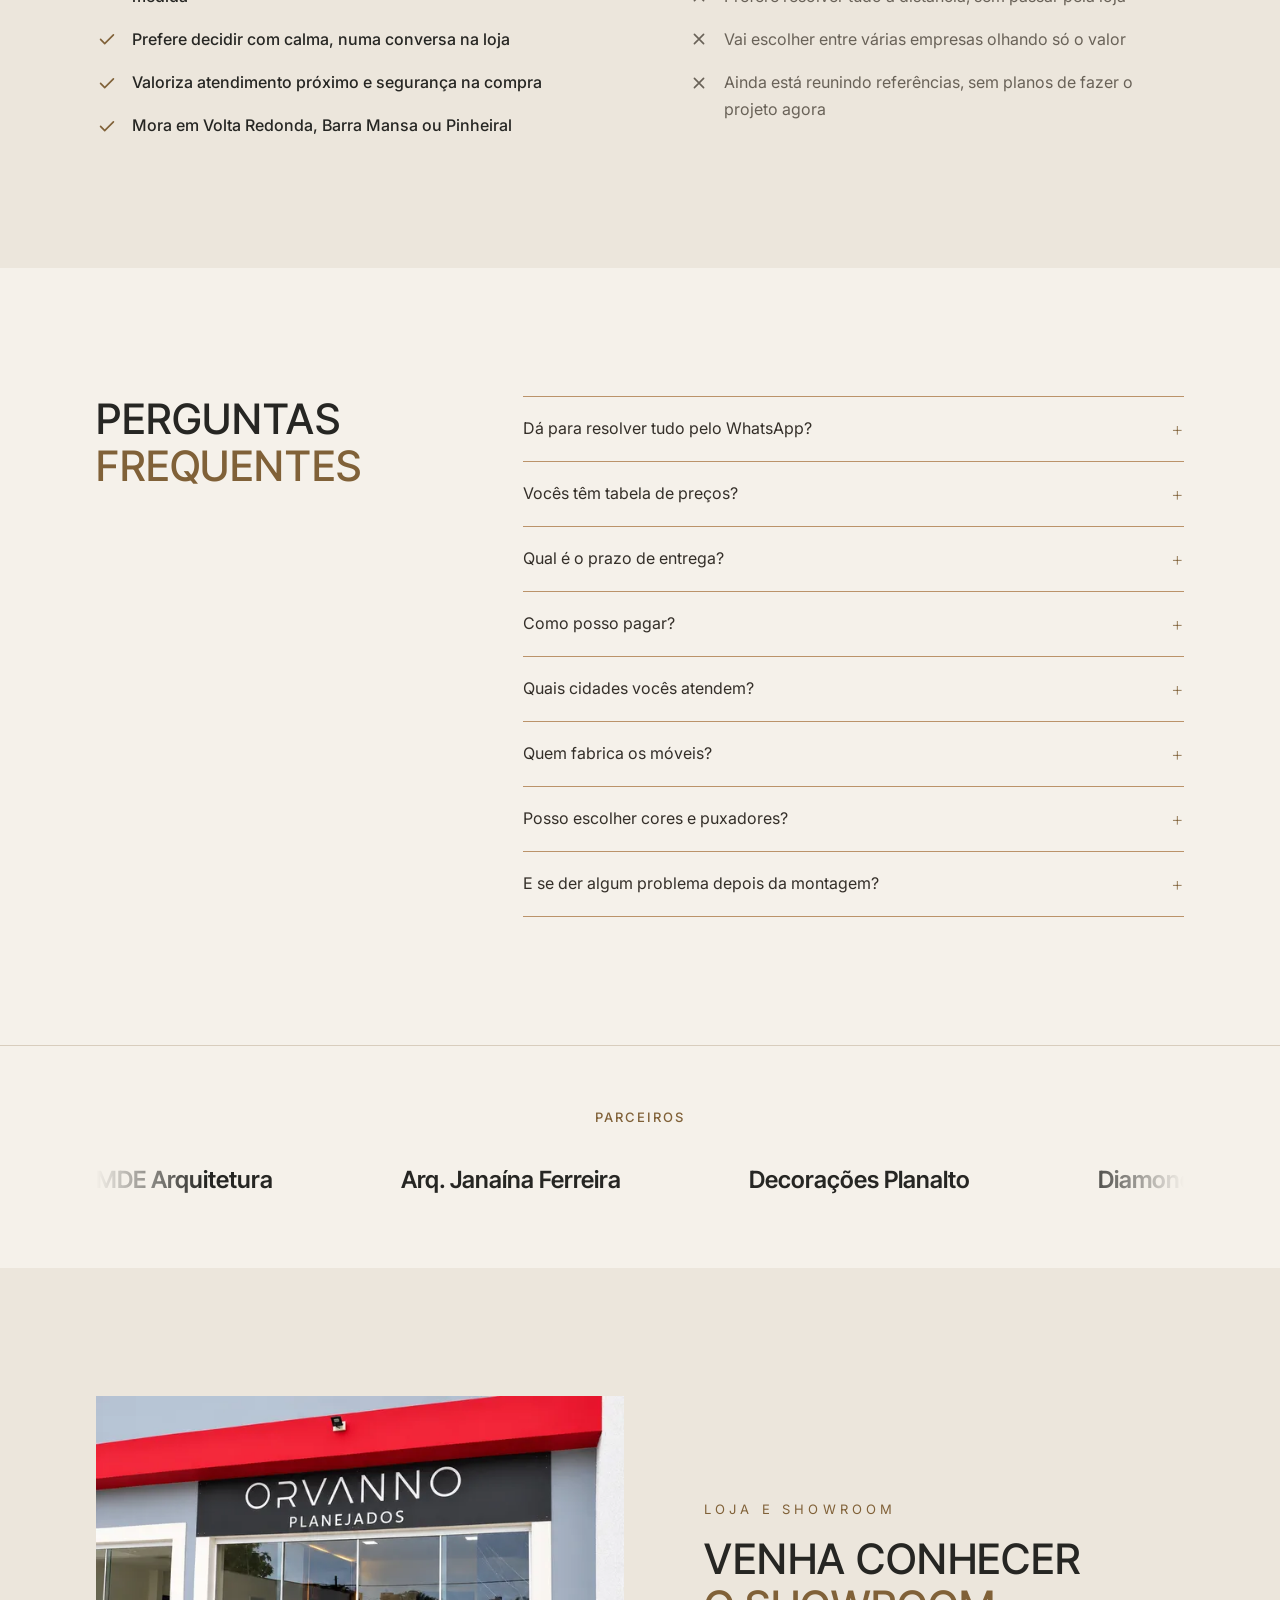
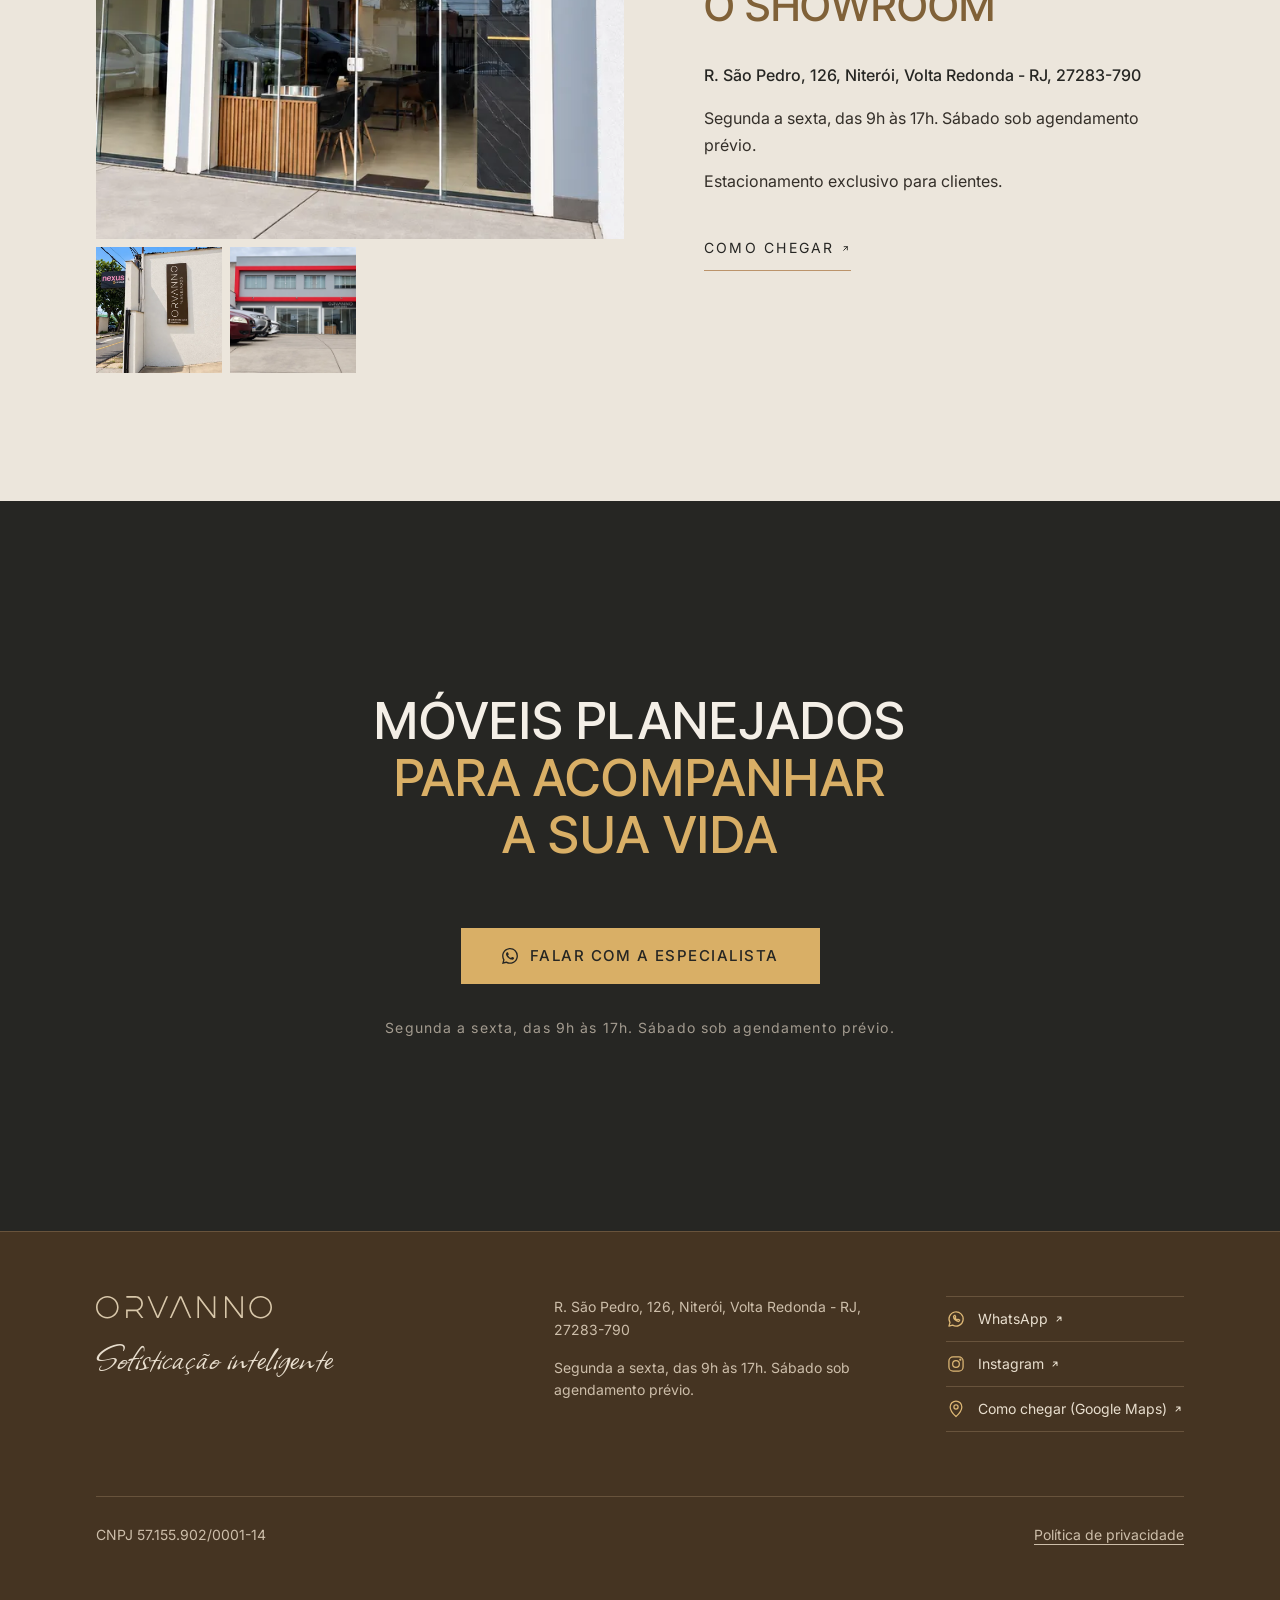
==== commit 5d0b8f64: "Parceiros: Sebrae vira Projeto Moveleiro - SEBRAE" ====
--- a/index.html
+++ b/index.html
@@ -470,7 +470,7 @@
             <li class="partner"><a href="https://www.decoracoesplanalto.com.br/" target="_blank" rel="noopener">Decorações Planalto</a></li>
             <li class="partner"><a href="https://diamondviagens.com.br/" target="_blank" rel="noopener">Diamond Viagens</a></li>
             <li class="partner"><a href="https://tempranotransportes.com.br/" target="_blank" rel="noopener">Temprano Transportes</a></li>
-            <li class="partner"><a href="https://sebrae.com.br/" target="_blank" rel="noopener">Sebrae</a></li>
+            <li class="partner"><a href="https://sebraerj.com.br/impacto-social/empreendedorismo-social/conexao-sebrae-terceiro-setor/projeto-moveleiro" target="_blank" rel="noopener">Projeto Moveleiro - SEBRAE</a></li>
             <li class="partner"><a href="https://www.instagram.com/brleds.iluminacao/" target="_blank" rel="noopener">BR LEDS</a></li>
           </ul>
           <ul class="partners-list" aria-hidden="true">
@@ -479,7 +479,7 @@
             <li class="partner"><a href="https://www.decoracoesplanalto.com.br/" target="_blank" rel="noopener" tabindex="-1">Decorações Planalto</a></li>
             <li class="partner"><a href="https://diamondviagens.com.br/" target="_blank" rel="noopener" tabindex="-1">Diamond Viagens</a></li>
             <li class="partner"><a href="https://tempranotransportes.com.br/" target="_blank" rel="noopener" tabindex="-1">Temprano Transportes</a></li>
-            <li class="partner"><a href="https://sebrae.com.br/" target="_blank" rel="noopener" tabindex="-1">Sebrae</a></li>
+            <li class="partner"><a href="https://sebraerj.com.br/impacto-social/empreendedorismo-social/conexao-sebrae-terceiro-setor/projeto-moveleiro" target="_blank" rel="noopener" tabindex="-1">Projeto Moveleiro - SEBRAE</a></li>
             <li class="partner"><a href="https://www.instagram.com/brleds.iluminacao/" target="_blank" rel="noopener" tabindex="-1">BR LEDS</a></li>
           </ul>
         </div>
--- a/css/sections/partners.css
+++ b/css/sections/partners.css
@@ -60,6 +60,9 @@
     animation: partners-scroll 40s linear infinite;
   }
 
+}
+
+@media (prefers-reduced-motion: no-preference) and (hover: hover) {
   .partners-marquee:hover .partners-list {
     animation-play-state: paused;
   }
@@ -108,8 +111,10 @@
   text-decoration: none;
 }
 
-.partner a:hover {
-  color: rgb(var(--accent-text));
+@media (hover: hover) {
+  .partner a:hover {
+    color: rgb(var(--accent-text));
+  }
 }
 
 .partner a[target="_blank"]::after {
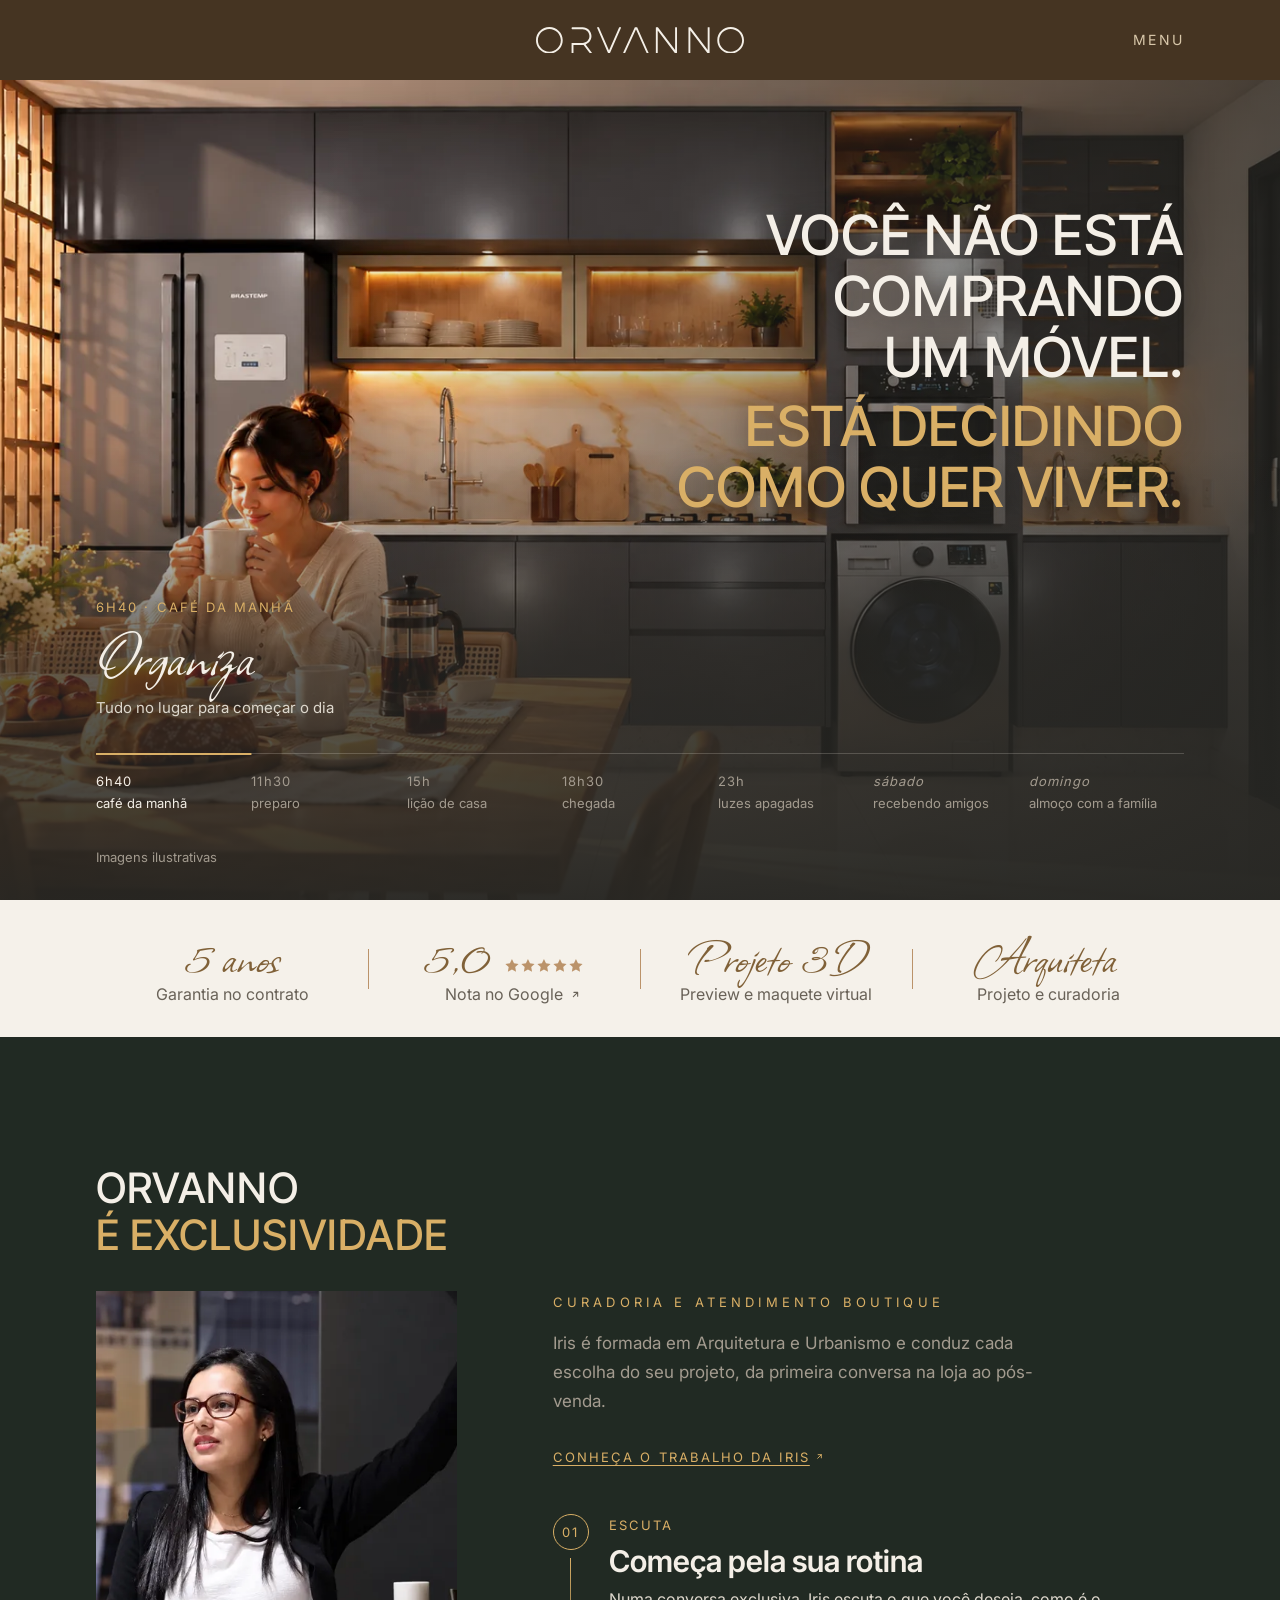
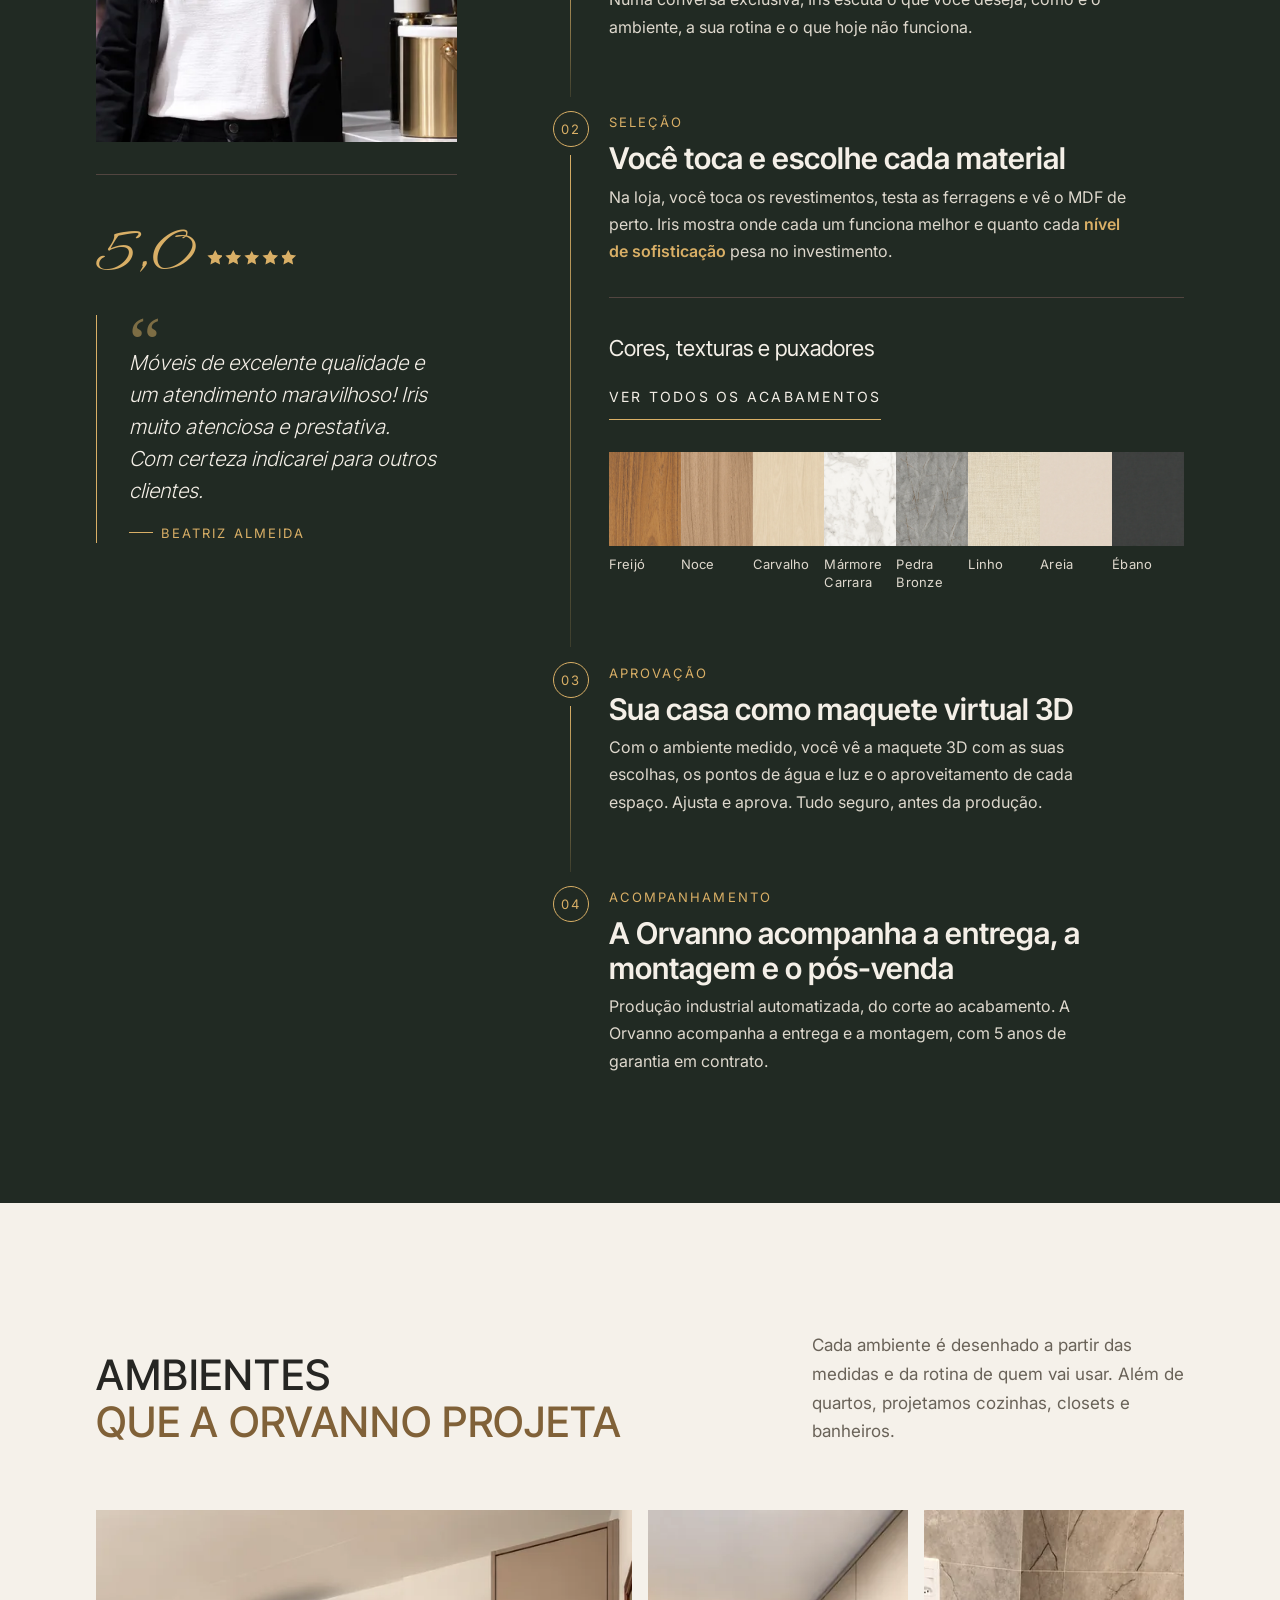
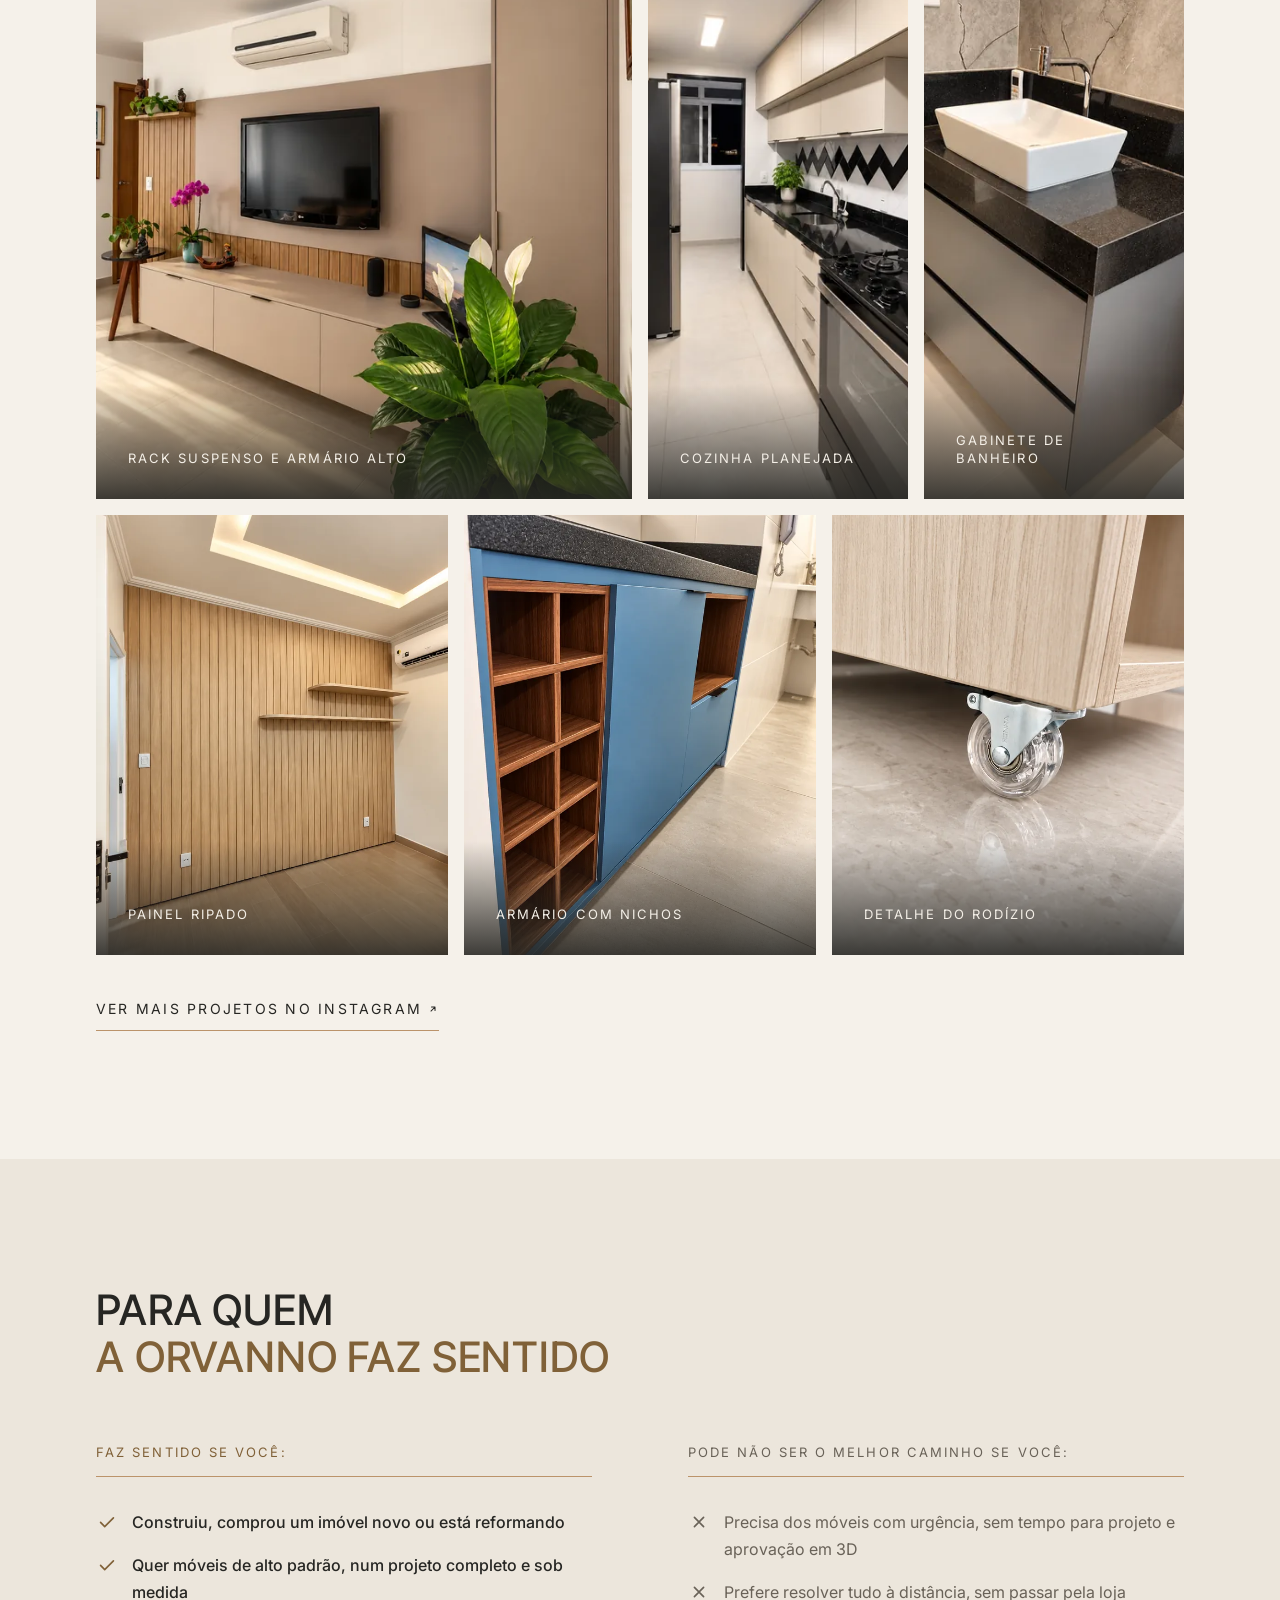
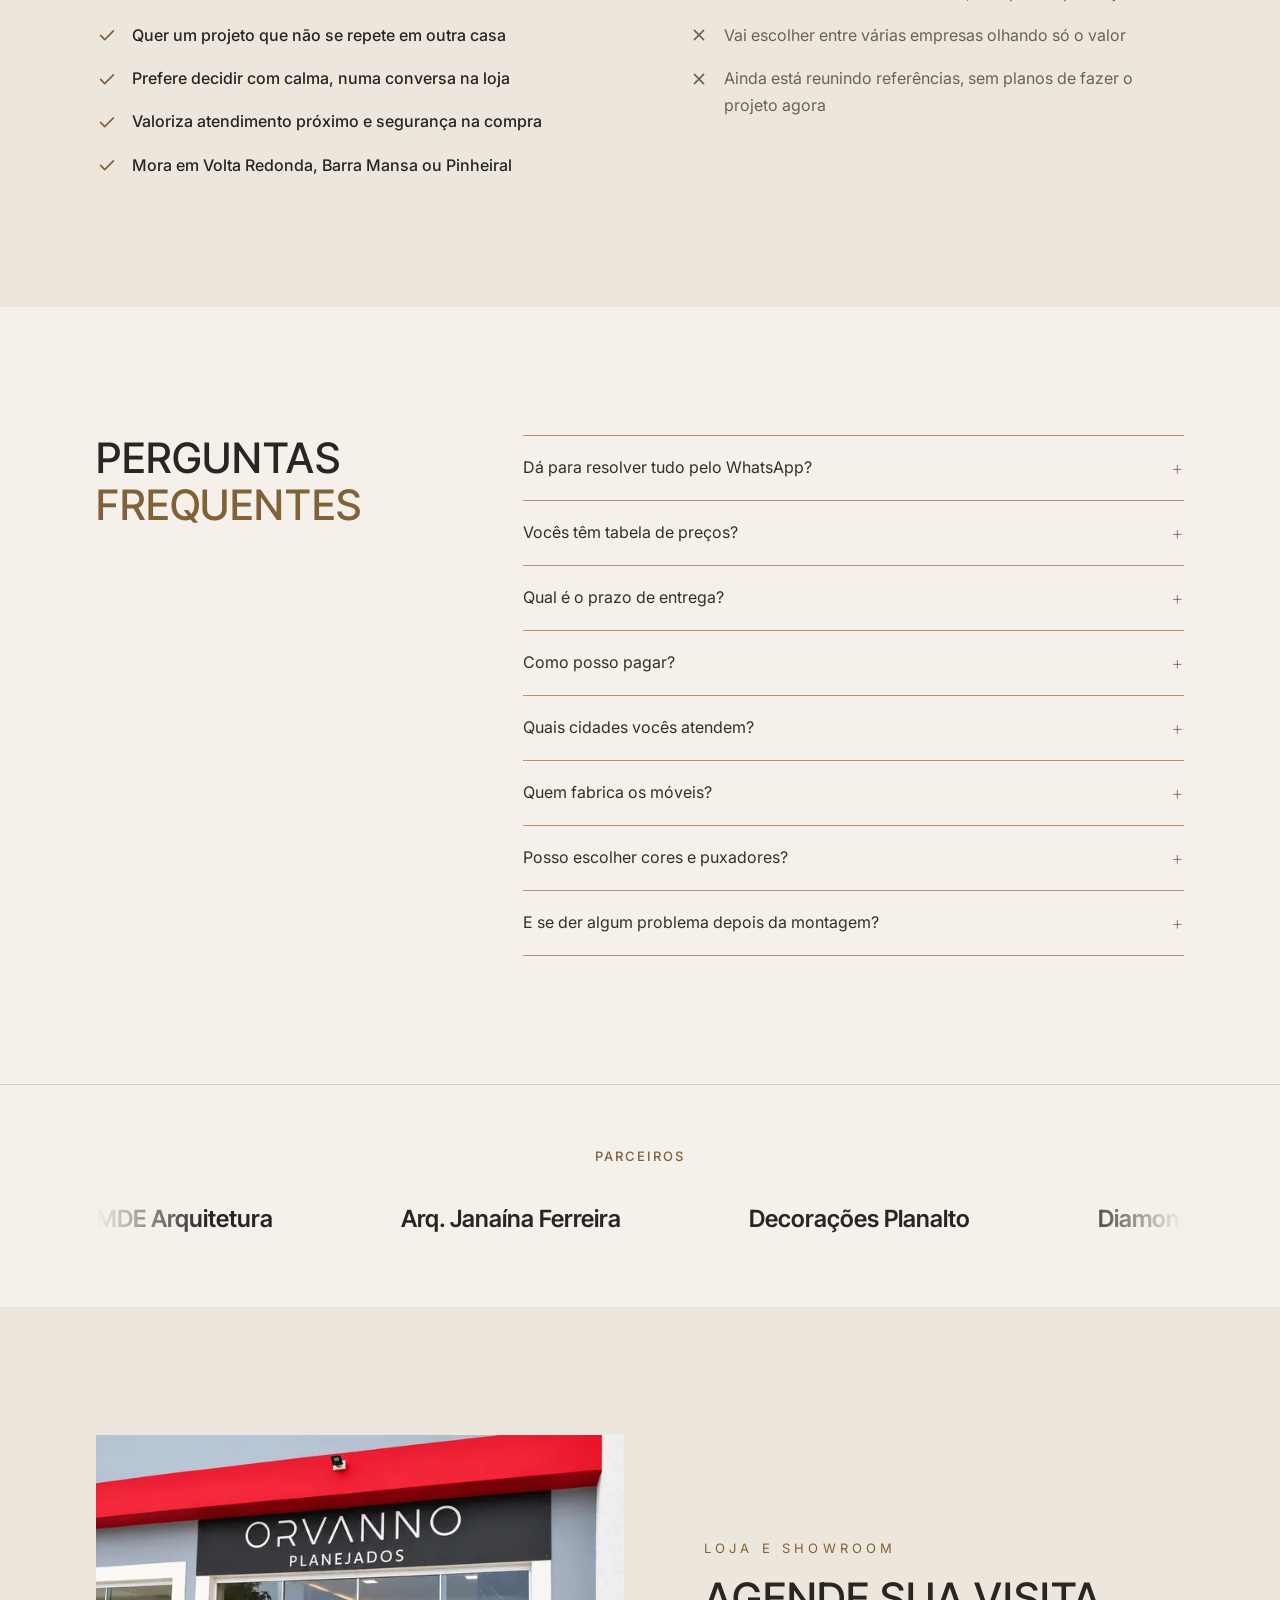
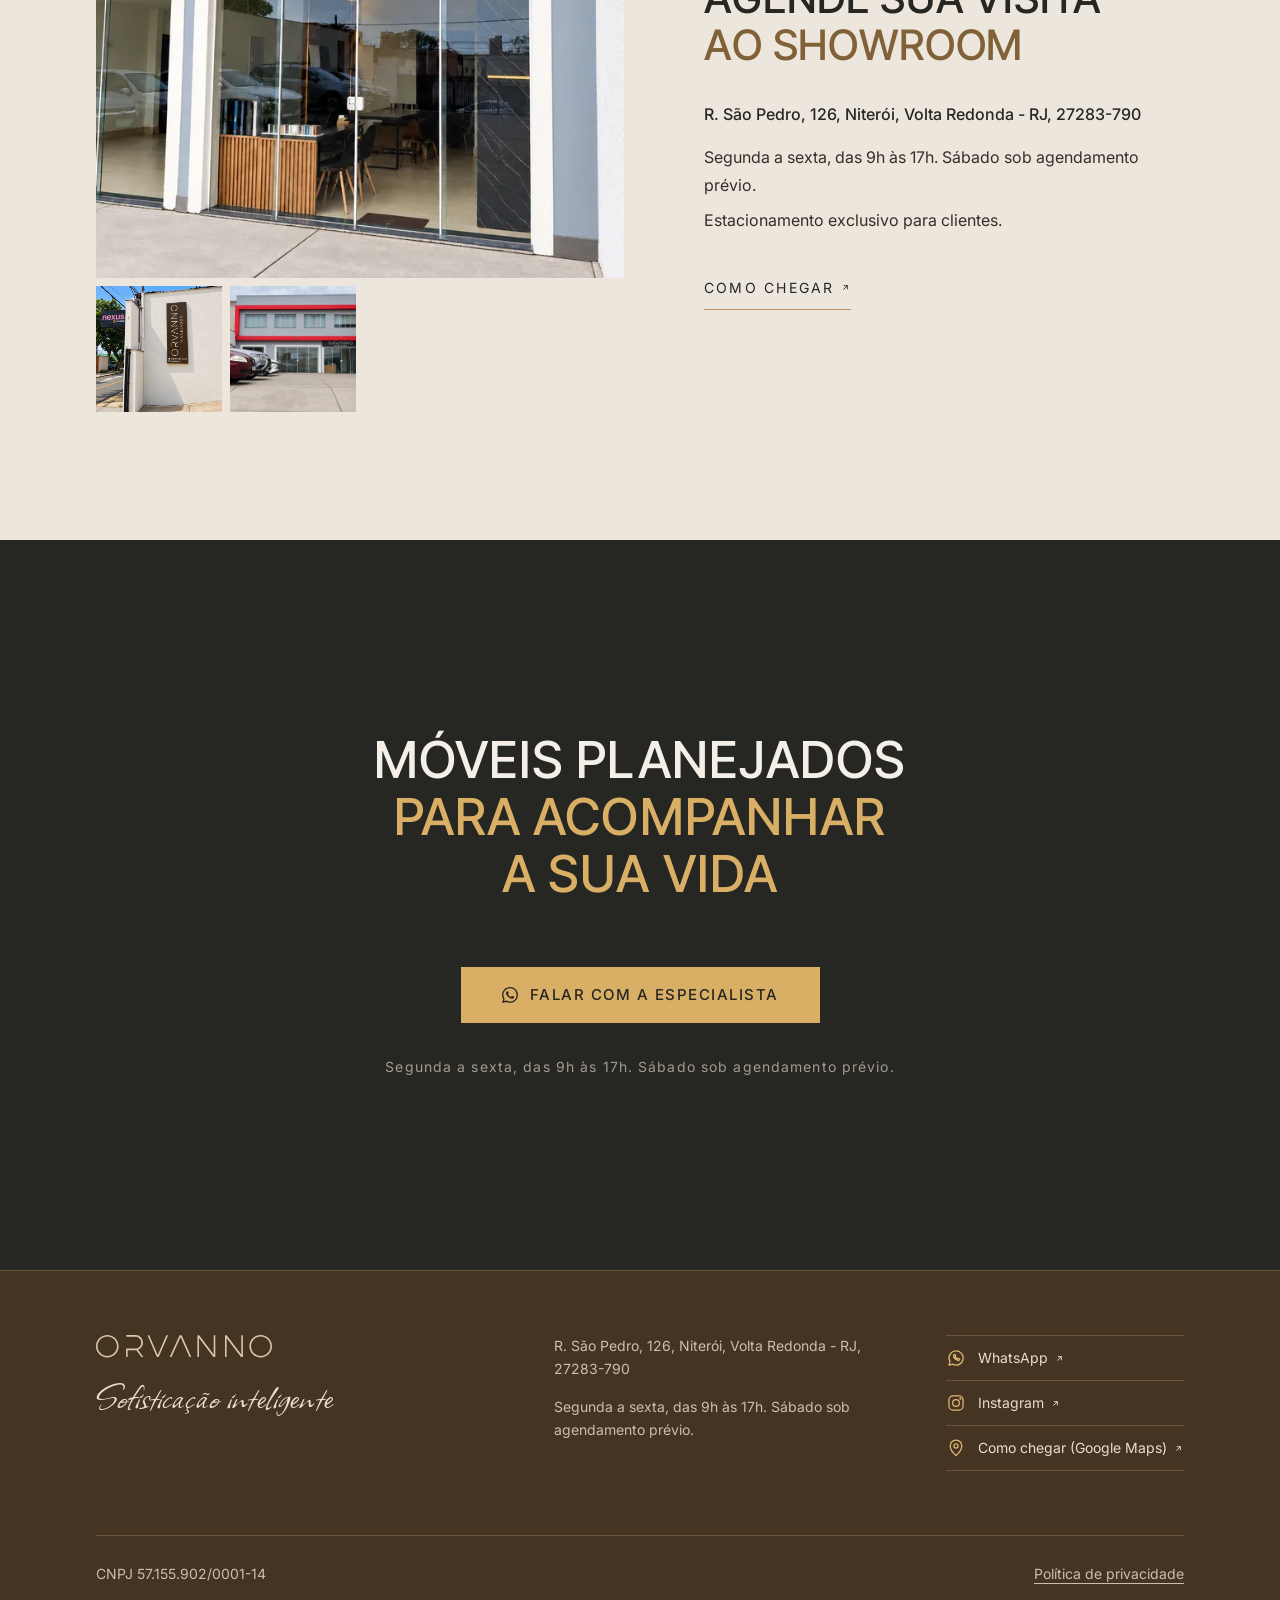
==== commit 53a4f821: "Exclusividade, faixa de números e timeline do hero - Curadoria: título "Orvanno é exclusividade" no " ====
--- a/index.html
+++ b/index.html
@@ -231,22 +231,22 @@
           <div class="hero-moment" data-moment="breakfast">
             <p class="hero-moment-time">6h40 · café da manhã</p>
             <p class="hero-moment-role">Organiza</p>
-            <p class="hero-moment-text">Cada coisa guardada perto de onde é usada</p>
+            <p class="hero-moment-text">Tudo no lugar para começar o dia</p>
           </div>
           <div class="hero-moment" data-moment="prep" hidden>
             <p class="hero-moment-time">11h30 · preparo</p>
             <p class="hero-moment-role">Facilita</p>
-            <p class="hero-moment-text">Do armário à panela, sem atravessar a cozinha</p>
+            <p class="hero-moment-text">Cada passo do preparo foi planejado</p>
           </div>
           <div class="hero-moment" data-moment="homework" hidden>
             <p class="hero-moment-time">15h · lição de casa</p>
             <p class="hero-moment-role">Acompanha</p>
-            <p class="hero-moment-text">Lição na mesa, com a cozinha a um passo</p>
+            <p class="hero-moment-text">A lição de casa cabe na cozinha</p>
           </div>
           <div class="hero-moment" data-moment="arrival" hidden>
             <p class="hero-moment-time">18h30 · chegada</p>
             <p class="hero-moment-role">Acolhe</p>
-            <p class="hero-moment-text">Um lugar para encostar e contar como foi o dia</p>
+            <p class="hero-moment-text">Lugar certo para guardar as compras</p>
           </div>
           <div class="hero-moment" data-moment="lights" hidden>
             <p class="hero-moment-time">23h · luzes apagadas</p>
@@ -261,7 +261,7 @@
           <div class="hero-moment" data-moment="grandparents" hidden>
             <p class="hero-moment-time">domingo · almoço com a família</p>
             <p class="hero-moment-role">Reúne</p>
-            <p class="hero-moment-text">Todos por perto, em volta da mesma mesa</p>
+            <p class="hero-moment-text">Três gerações na mesma mesa</p>
           </div>
         </div>
         <div class="hero-timeline" hidden>
@@ -291,6 +291,9 @@
 
     <section class="curation seam tone-dark" id="curadoria">
       <div class="wrap">
+        <div class="curation-head">
+          <h2 class="section-title curation-title">Orvanno <span class="title-turn">é exclusividade</span></h2>
+        </div>
         <div class="curation-inner">
           <aside class="curation-aside">
             <figure class="curation-portrait">
@@ -307,7 +310,6 @@
           </aside>
           <div class="curation-main">
             <p class="eyebrow">Curadoria e atendimento boutique</p>
-            <h2 class="section-title curation-title">Decida como quer viver: <span class="title-turn">a arquiteta te guia</span></h2>
             <p class="lead curation-lead">Iris é formada em Arquitetura e Urbanismo e conduz cada escolha do seu projeto, da primeira conversa na loja ao pós-venda.</p>
             <p class="curation-link curation-site"><a href="https://irisvieiraarquitetura.com.br/" target="_blank" rel="noopener">Conheça o trabalho da Iris</a></p>
             <ol class="curation-steps">
@@ -402,6 +404,7 @@
             <ul class="fit-list">
               <li>Construiu, comprou um imóvel novo ou está reformando</li>
               <li>Quer móveis de alto padrão, num projeto completo e sob medida</li>
+              <li>Quer um projeto que não se repete em outra casa</li>
               <li>Prefere decidir com calma, numa conversa na loja</li>
               <li>Valoriza atendimento próximo e segurança na compra</li>
               <li>Mora em Volta Redonda, Barra Mansa ou Pinheiral</li>
@@ -501,7 +504,7 @@
         </div>
         <div class="store-text">
           <p class="eyebrow">Loja e showroom</p>
-          <h2 class="section-title store-title">Venha conhecer <span class="title-turn">o showroom</span></h2>
+          <h2 class="section-title store-title">Agende sua visita <span class="title-turn">ao showroom</span></h2>
           <address class="store-address">R. São Pedro, 126, Niterói, Volta Redonda - RJ, 27283-790</address>
           <ul class="store-facts">
             <li>Segunda a sexta, das 9h às 17h. Sábado sob agendamento prévio.</li>
--- a/css/sections/hero.css
+++ b/css/sections/hero.css
@@ -149,22 +149,12 @@
 
 .hero-stops {
   position: relative;
-  display: flex;
+  display: grid;
   flex: 1;
-  gap: var(--space-m);
+  grid-template-columns: repeat(var(--count, 7), minmax(0, 1fr));
   margin: 0;
   padding: 0;
-  overflow-x: auto;
   list-style: none;
-  scrollbar-width: none;
-}
-
-.hero-stops::-webkit-scrollbar {
-  display: none;
-}
-
-.hero-stops li {
-  flex: 1 0 auto;
 }
 
 .hero-stop {
@@ -172,7 +162,8 @@
   display: grid;
   width: 100%;
   min-height: 3.5rem;
-  padding: var(--space-m) 0 0;
+  align-content: start;
+  padding: var(--space-m) var(--space-s) 0 0;
   border: 0;
   background: none;
   color: rgb(var(--muted));
@@ -196,7 +187,6 @@
 .hero-stop-name {
   display: none;
   font-size: var(--text-label);
-  white-space: nowrap;
 }
 
 .hero-stop-occasion .hero-stop-time {
@@ -260,14 +250,9 @@
 }
 
 @media (max-width: 47.99em) {
-  .hero-stops {
-    justify-content: space-between;
-    gap: var(--space-xs);
-    overflow: visible;
-  }
-
-  .hero-stops li {
-    flex: none;
+  .hero-stop {
+    padding-right: 0;
+    text-align: center;
   }
 
   .hero-stop-time {
--- a/css/sections/trust.css
+++ b/css/sections/trust.css
@@ -1,11 +1,3 @@
-.trust {
-  background-image: repeating-linear-gradient(
-    45deg,
-    rgba(var(--line), 0.3) 0 1px,
-    transparent 1px 4px
-  );
-}
-
 main > .trust {
   padding-block: 0;
 }
@@ -23,8 +15,15 @@
   text-align: center;
 }
 
-.trust-item:nth-child(even) {
-  border-left: 1px solid rgb(var(--line));
+.trust-item:nth-child(even)::before {
+  content: "";
+  position: absolute;
+  top: 50%;
+  left: 0;
+  width: 1px;
+  height: 2.5rem;
+  background: rgb(var(--accent));
+  transform: translateY(-50%);
 }
 
 .trust-item:nth-child(n + 3) {
@@ -39,15 +38,26 @@
 }
 
 .trust-link {
+  grid-template-columns: 1fr auto 1fr;
+  gap: 0;
   color: inherit;
   text-decoration: none;
 }
 
+.trust-link .trust-value {
+  grid-column: 1 / -1;
+  height: 0.9em;
+}
+
+.trust-link .trust-label {
+  grid-column: 2;
+}
+
 .trust .trust-item .trust-link::after {
-  position: absolute;
-  top: var(--space-s);
-  right: var(--space-s);
-  margin: 0;
+  grid-column: 3;
+  grid-row: 2;
+  justify-self: start;
+  align-self: center;
   color: rgb(var(--muted));
 }
 
@@ -65,9 +75,10 @@
   width: 4.9rem;
   height: 0.875rem;
   margin-left: 0.125rem;
-  vertical-align: 0.75rem;
+  position: relative;
+  top: -0.75rem;
   font-size: 0;
-  background-color: rgb(var(--accent-text));
+  background-color: rgb(var(--accent));
   /* estrela de 5 pontas desenhada, uma por bloco de 1rem */
   -webkit-mask: url("data:image/svg+xml,%3Csvg xmlns='http://www.w3.org/2000/svg' viewBox='0 0 23 20'%3E%3Cpath d='M10 0l2.94 6.06 6.56.9-4.8 4.6 1.18 6.54L10 15l-5.88 3.1 1.18-6.54L.5 6.96l6.56-.9z'/%3E%3C/svg%3E") 0 0 / 1rem 0.875rem repeat-x;
   mask: url("data:image/svg+xml,%3Csvg xmlns='http://www.w3.org/2000/svg' viewBox='0 0 23 20'%3E%3Cpath d='M10 0l2.94 6.06 6.56.9-4.8 4.6 1.18 6.54L10 15l-5.88 3.1 1.18-6.54L.5 6.96l6.56-.9z'/%3E%3C/svg%3E") 0 0 / 1rem 0.875rem repeat-x;
@@ -91,10 +102,16 @@
   .trust-item:nth-child(n) {
     padding: 2rem var(--space-l);
     border-top: 0;
-    border-left: 1px solid rgb(var(--line));
   }
 
-  .trust-item:first-child {
-    border-left: 0;
+  .trust-item:nth-child(n + 2)::before {
+    content: "";
+    position: absolute;
+    top: 50%;
+    left: 0;
+    width: 1px;
+    height: 2.5rem;
+    background: rgb(var(--accent));
+    transform: translateY(-50%);
   }
 }
--- a/css/sections/curation.css
+++ b/css/sections/curation.css
@@ -232,6 +232,10 @@
 }
 
 @media (min-width: 64em) {
+  .curation-head {
+    margin-bottom: var(--space-l);
+  }
+
   .curation-inner {
     grid-template-columns: minmax(0, 4fr) minmax(0, 7fr);
     column-gap: 6rem;
